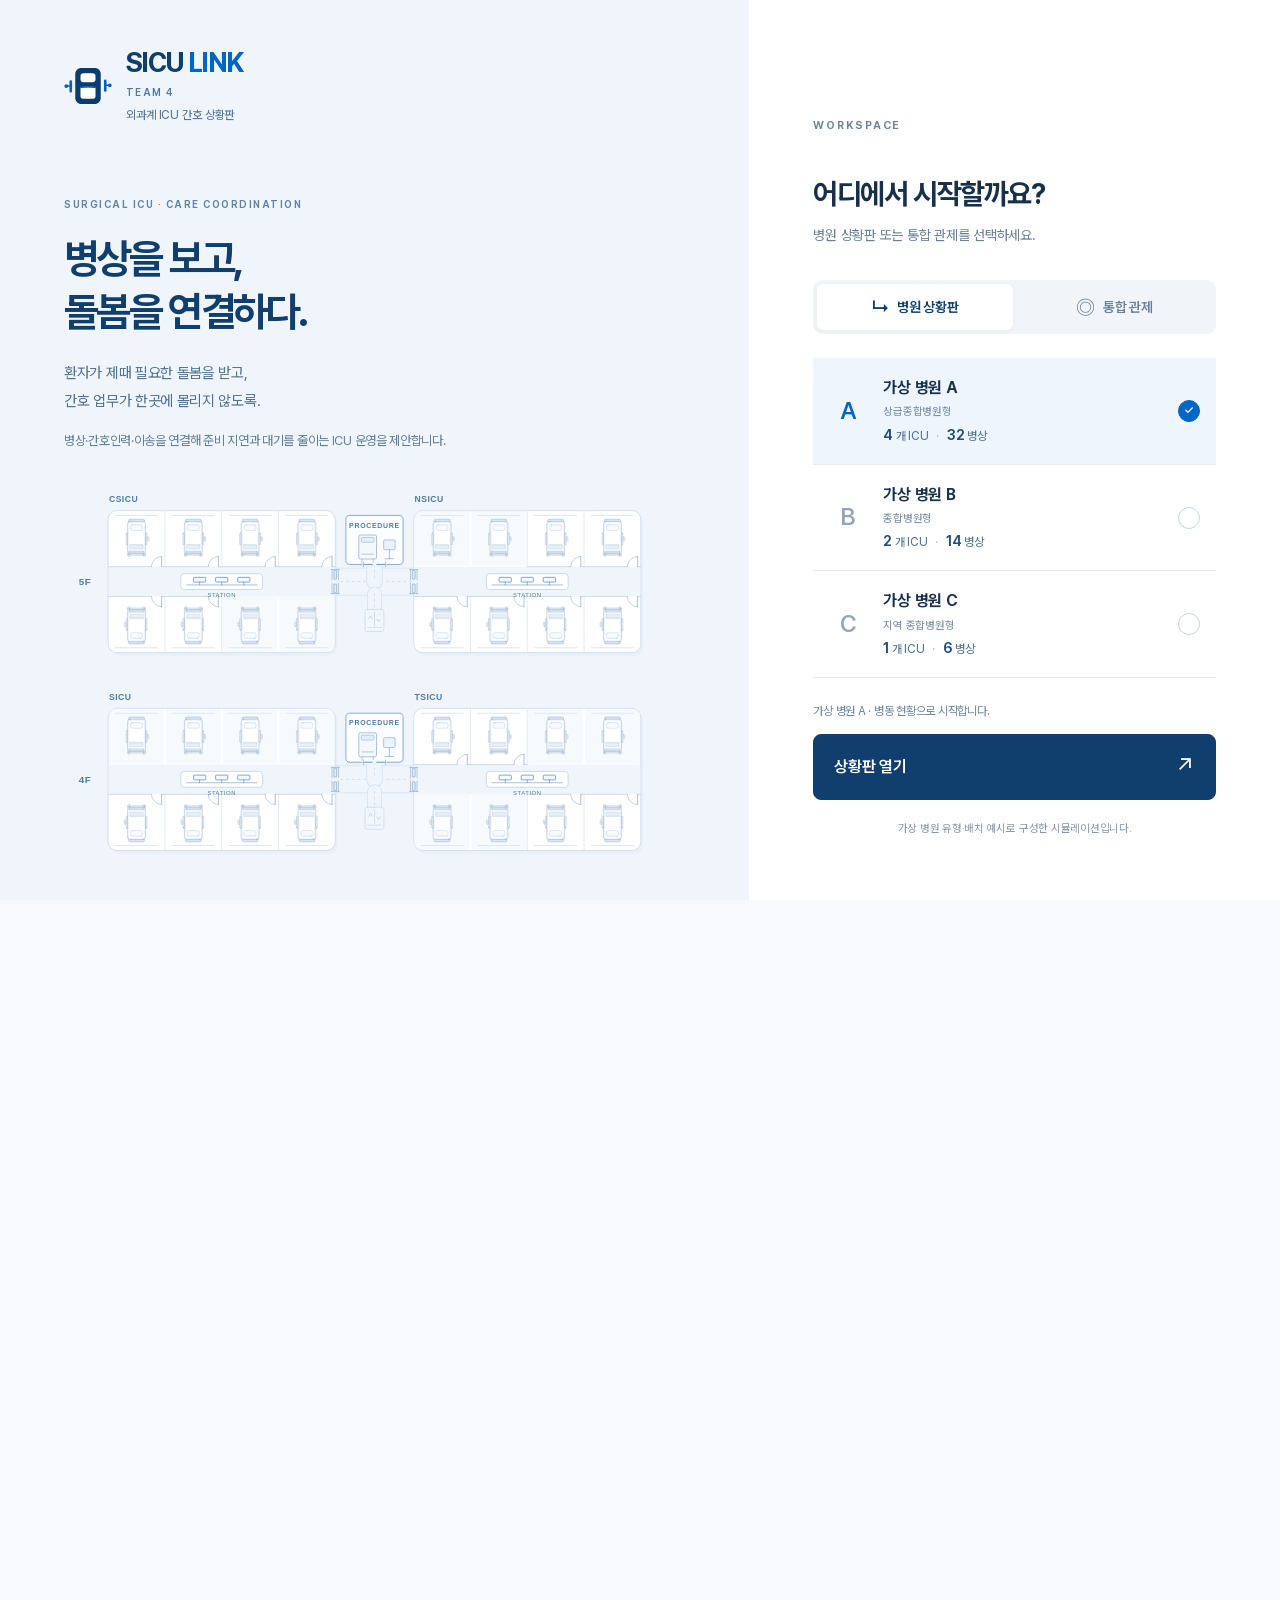
==== index.html @ 43809328 "Publish SICU LINK static demo for GitHub Pages" ====
<!doctype html>
<html lang="en" data-theme="light">
<head><!-- ICU_SHARED_ENTRY_START --><script>/* The KHDP presentation entry uses the canonical published dashboard.
 * Private source-record/LLM tools remain behind KHDP authentication.
 * Only navigation preferences are carried across; never credentials or patient IDs.
 */
(()=>{
 const targetOrigin='https://icu-ward-board-20261016.kanghoun.chatgpt.site';
 const here=new URL(location.href);
 if(here.hostname!=='s4w66hdi1zteriq8oyfb8wzm.khdp.net'||!/^\/proxy\/8006\/(?:index\.html)?$/.test(here.pathname))return;
 if(here.searchParams.get('view')==='private')return;
 const target=new URL('/',targetOrigin);
 const allowed={lang:/^(ko|en)$/,hospital:/^[ABC]$/,ward:/^[ABC]-(?:SICU|CSICU|NSICU|TSICU)$/,nurse:/^[ABC]-(?:SICU|CSICU|NSICU|TSICU)-(?:[1-4]|C)$/};
 for(const [key,pattern] of Object.entries(allowed)){const value=here.searchParams.get(key);if(value&&pattern.test(value))target.searchParams.set(key,value);}
 location.replace(target.href);
})();
</script><!-- ICU_SHARED_ENTRY_END -->
<meta charset="utf-8">
<meta name="viewport" content="width=device-width, initial-scale=1">
<title>Surgical ICU · Team Simulation</title>
<style>
:root{
  --bg:#f6f7f9; --panel:#fff; --ink:#1b1f24; --muted:#6a7380; --line:#d9dde3;
  --unit:#eef1f5; --corr:#e3e7ec; --empty:#cfd5dc;
  --low:#3f9d6b; --mid:#d99a1e; --high:#d1453b;
  --care:#2f6fd6; --move:#e07b12; --inc:#c62f2f; --cover:#7b4fd0; --rest:#8a939f;
}
@media (prefers-color-scheme:dark){:root:not([data-theme="light"]){
  --bg:#12151a; --panel:#1b1f26; --ink:#e7eaee; --muted:#98a1ad; --line:#2d333c;
  --unit:#222832; --corr:#1a1f27; --empty:#3a414c;
  --low:#4fb782; --mid:#e3ac3a; --high:#ef6158;
  --care:#5b93f0; --move:#f29a3c; --inc:#ef5350; --cover:#9a78e8; --rest:#6b7480;
}}
:root[data-theme="dark"]{
  --bg:#12151a; --panel:#1b1f26; --ink:#e7eaee; --muted:#98a1ad; --line:#2d333c;
  --unit:#222832; --corr:#1a1f27; --empty:#3a414c;
  --low:#4fb782; --mid:#e3ac3a; --high:#ef6158;
  --care:#5b93f0; --move:#f29a3c; --inc:#ef5350; --cover:#9a78e8; --rest:#6b7480;
}
*{box-sizing:border-box}
body{margin:0;background:var(--bg);color:var(--ink);font:14px/1.45 -apple-system,BlinkMacSystemFont,"Apple SD Gothic Neo","Malgun Gothic","Noto Sans KR",sans-serif}
header{display:flex;flex-wrap:wrap;gap:10px 16px;align-items:center;padding:12px 16px;border-bottom:1px solid var(--line);background:var(--panel);position:sticky;top:0;z-index:5}
h1{font-size:16px;margin:0}
.clock{font-variant-numeric:tabular-nums;font-size:22px;font-weight:600}
.ctl{display:flex;flex-wrap:wrap;gap:6px;align-items:center}
button,select{font:inherit;padding:5px 10px;border:1px solid var(--line);border-radius:6px;background:var(--bg);color:var(--ink);cursor:pointer}
button.on{background:var(--ink);color:var(--bg)}
.tag{font-size:12px;color:var(--muted)}
main{display:grid;grid-template-columns:minmax(0,1fr) 340px;gap:16px;padding:16px}
@media (max-width:900px){main{grid-template-columns:minmax(0,1fr)}}
.floor{background:var(--panel);border:1px solid var(--line);border-radius:10px;padding:8px 10px 4px;margin-bottom:12px}
.floor h2{font-size:13px;margin:0 0 2px;color:var(--muted);font-weight:600}
svg{width:100%;height:auto;display:block}
.unit-r{fill:var(--unit);stroke:var(--line);stroke-width:.15}
.corr{fill:var(--corr)}
.unit-t{font-size:1.5px;fill:var(--muted)}
.bed{stroke:var(--line);stroke-width:.15;cursor:pointer}
.bed.empty{fill:none;stroke:var(--empty);stroke-dasharray:.5 .4}
.bed.focus{stroke:var(--high);stroke-width:.5}
.bed.alarm{animation:blink 1s infinite}
@keyframes blink{50%{opacity:.35}}
.bed-t{font-size:1.15px;fill:#fff;pointer-events:none;font-weight:600}
.bed-id{font-size:.9px;fill:var(--muted);pointer-events:none}
.nurse{transition:transform .45s linear}
.nurse circle{stroke:var(--panel);stroke-width:.2}
.nurse text{font-size:.95px;fill:#fff;font-weight:700;text-anchor:middle;dominant-baseline:central;pointer-events:none}
.nurse text.staff-tag{font-size:.68px;fill:var(--ink);font-weight:600;paint-order:stroke;stroke:var(--panel);stroke-width:.18}
.nurse.me circle.body{stroke:var(--ink);stroke-width:.45}
.nurse circle.ring{fill:none;stroke-width:.4;transform:rotate(-90deg)}
.doctor rect{fill:var(--ink);stroke:var(--panel);stroke-width:.25}.doctor.moving rect{fill:var(--move)}.doctor.responding rect{fill:var(--inc)}.doctor text{font-size:.85px;fill:var(--panel);font-weight:700;text-anchor:middle;dominant-baseline:central;pointer-events:none}.doctor text.md-label{font-size:.68px;fill:var(--ink);paint-order:stroke;stroke:var(--panel);stroke-width:.15}.doctor{cursor:pointer;transition:transform .45s linear}
.fbar{height:6px;border-radius:3px;background:var(--line);overflow:hidden;margin-top:2px}
.fbar>i{display:block;height:100%}
.frow{display:grid;grid-template-columns:112px 1fr 64px;gap:8px;align-items:center;font-size:12px;padding:2px 0;cursor:pointer}
.side>section{background:var(--panel);border:1px solid var(--line);border-radius:10px;padding:10px 12px;margin-bottom:12px}
.side h3{font-size:13px;margin:0 0 6px}
.inc{border-left:4px solid var(--high);padding:4px 8px;margin:4px 0;background:var(--bg);border-radius:4px}
.inc.focus{border-color:var(--cover)}
.inc.det{border-color:var(--mid)}
.log{font:12px/1.5 ui-monospace,SFMono-Regular,Menlo,monospace;max-height:280px;overflow:auto;white-space:pre-wrap;color:var(--muted)}
table{border-collapse:collapse;width:100%;font-size:13px}
td,th{padding:3px 4px;border-bottom:1px solid var(--line);text-align:right}
td:first-child,th:first-child{text-align:left}
.legend{display:flex;flex-wrap:wrap;gap:4px 12px;font-size:12px;color:var(--muted)}
.dot{display:inline-block;width:10px;height:10px;border-radius:50%;vertical-align:-1px;margin-right:4px}
.sq{display:inline-block;width:12px;height:9px;border-radius:2px;vertical-align:-1px;margin-right:4px}
#detail{font-size:13px}
#detail b{font-variant-numeric:tabular-nums}
.link{stroke:var(--ink);stroke-width:.25;stroke-dasharray:.6 .4;opacity:.8;pointer-events:none}
.link.cover{stroke:var(--cover)}
.mine{display:none}
.pt{display:grid;grid-template-columns:auto 1fr;gap:2px 10px;padding:6px 0;border-bottom:1px solid var(--line);cursor:pointer}
.pt:last-child{border-bottom:0}
.risk{font-weight:700;font-variant-numeric:tabular-nums;font-size:18px;grid-row:span 2;align-self:center;min-width:34px;text-align:center;border-radius:6px;color:#fff;padding:2px 4px}
.cbtn{margin-top:6px}
.modal{display:none;position:fixed;inset:0;background:rgba(0,0,0,.45);z-index:20;padding:24px 16px;overflow:auto}
.modal.open{display:block}
.mbox{max-width:1100px;margin:0 auto;background:var(--panel);border:1px solid var(--line);border-radius:12px;display:grid;grid-template-columns:340px minmax(0,1fr);min-height:70vh}
@media (max-width:820px){.mbox{grid-template-columns:minmax(0,1fr)}}
.mleft{border-right:1px solid var(--line);padding:14px;display:flex;flex-direction:column;gap:8px}
.mleft img{width:100%;border-radius:8px;background:#000}
.mleft pre{font:11px/1.45 ui-monospace,Menlo,monospace;white-space:pre-wrap;color:var(--muted);margin:0;max-height:260px;overflow:auto}
.care-record{padding-top:12px;border-top:1px solid var(--line);margin-top:6px}.care-record h3{font-size:12px;margin:0 0 6px}.care-record textarea{font:inherit;font-size:12px;line-height:1.6;width:100%;min-height:75px;resize:vertical;border:1px solid var(--line);border-radius:7px;padding:8px;background:var(--bg);color:var(--ink);margin-top:8px}.care-controls{display:flex;gap:6px;margin-top:6px;flex-wrap:wrap}.care-controls button{font-size:11px}.care-error{font-size:11px;color:var(--high);white-space:pre-wrap;margin-top:6px}.care-actions{max-height:200px;overflow:auto;margin-top:9px}.care-action{border-top:1px solid var(--line);padding:7px 0;font-size:11px;white-space:pre-wrap;overflow-wrap:anywhere}.care-action small{display:block;font-size:10px;color:var(--muted);margin-bottom:3px}.handover-action{font-size:10px;white-space:pre-wrap;overflow-wrap:anywhere;margin-top:6px;padding:6px;background:var(--bg);border-radius:4px}.handover-action small{color:var(--muted);display:block}.care-status{font-size:10px;color:var(--muted);margin-top:6px}
.simulation-activities{margin-top:13px;padding-top:9px;border-top:1px solid var(--line)}.simulation-activities h3{font-size:12px;margin:0 0 5px}.sim-activity{font-size:11px;white-space:pre-wrap;overflow-wrap:anywhere;line-height:1.7;padding:6px 0;border-top:1px solid var(--line)}.sim-activity small{font-size:10px;color:var(--muted);display:block;margin-bottom:3px}.sim-activity-list{max-height:170px;overflow:auto;margin-top:6px}
.mright{display:flex;flex-direction:column;min-width:0}
.mhead{display:flex;justify-content:space-between;align-items:center;padding:12px 14px;border-bottom:1px solid var(--line);gap:8px;flex-wrap:wrap}
.chat{flex:1;overflow:auto;padding:14px;display:flex;flex-direction:column;gap:10px;max-height:60vh}
.msg{max-width:80%;padding:8px 12px;border-radius:12px;white-space:pre-wrap;line-height:1.5}
.msg .who{display:block;font-size:11px;color:var(--muted);margin-bottom:2px}
.msg.agent{background:var(--bg);border:1px solid var(--line);align-self:flex-start}
.msg.nurse{background:var(--care);color:#fff;align-self:flex-end}
.msg.nurse .who{color:rgba(255,255,255,.8)}
.nurse text.staff-tag,.doctor .md-label{display:none}a{color:var(--care)}.msg.patient{background:#fff1d9;color:#5a3c11;border:1px solid #e1c58d;align-self:flex-start}.bed.empty{stroke-dasharray:none}.bed-t{font-size:.88px}.msg.doctor{background:#e8f0ec;color:#183b2b;border:1px solid #a8c6b4;align-self:flex-start}.scenario-card{margin:12px 16px;padding:14px 18px;border:1px solid var(--high);border-left:5px solid var(--high);border-radius:9px;background:var(--panel);display:flex;gap:16px;justify-content:space-between;align-items:center}.scenario-card strong{display:block;color:var(--high)}.scenario-card small{display:block;color:var(--muted);margin-top:4px}.scenario-context{padding:10px;border:1px solid var(--mid);border-radius:8px;font-size:12px;white-space:pre-line}.mleft img:not([src]){display:none}.msg.wait{opacity:.6;font-style:italic}
.mfoot{display:flex;gap:6px;padding:10px 14px;border-top:1px solid var(--line);flex-wrap:wrap}
.mfoot input{flex:1;min-width:180px;font:inherit;padding:6px 10px;border:1px solid var(--line);border-radius:6px;background:var(--bg);color:var(--ink)}
.banner button{margin-left:10px;background:#fff;color:#000;border:0}
.banner{display:none;background:var(--inc);color:#fff;padding:10px 16px;font-weight:600}
.shiftbar{display:flex;flex-wrap:wrap;align-items:center;gap:10px 20px;padding:13px 16px;background:var(--panel);border-bottom:1px solid var(--line)}
.shift-current{min-width:160px}.shift-current b{font-size:16px}.shift-current small{display:block;color:var(--muted);font-size:11px;margin-bottom:3px}
.shift-timing{font-size:12px;line-height:1.8}.shift-timing b{font-variant-numeric:tabular-nums}.shift-schedule{display:flex;flex-wrap:wrap;gap:6px;flex:1}
.shift-chip{border:1px solid var(--line);border-radius:7px;padding:6px 10px;font-size:11px;color:var(--muted)}.shift-chip strong{display:block;color:var(--ink);font-size:12px}.shift-chip.active{border-color:var(--care);background:var(--bg)}.shift-chip.next{border-style:dashed}
.shift-prep{display:none;background:var(--mid);color:var(--panel);font-size:12px;font-weight:600;padding:8px 16px}.shift-note{font-size:11px;color:var(--muted);padding:8px 16px 0;line-height:1.8}
.roster-head{display:flex;align-items:center;justify-content:space-between;gap:8px;margin-bottom:8px}.roster-head h3{margin:0}.roster-head select{font-size:11px;padding:4px 6px;max-width:190px}.roster-table{font-size:10px;margin-top:8px}.roster-table td,.roster-table th{vertical-align:top;text-align:left;padding:6px 3px}.roster-table small{display:block;color:var(--muted);font-size:9px;margin-top:3px}.roster-staff{background:none;border:0;padding:0;font-size:10px;color:var(--care);text-align:left;word-break:break-word}.roster-slot{font-size:9px;color:var(--muted)}
.handover-list{max-height:310px;overflow:auto;margin-top:8px}.handover-patient{padding:9px 0;border-top:1px solid var(--line);font-size:11px;line-height:1.8}.handover-patient b{font-variant-numeric:tabular-nums}.handover-assignment{color:var(--care);font-size:10px;overflow-wrap:anywhere}.handover-events{color:var(--high);font-size:10px}.handover-history{margin-top:9px;padding-top:7px;border-top:1px solid var(--line);font-size:10px;color:var(--muted)}.handover-bed{font-size:11px;padding:2px 5px;margin-right:5px}.compare-controls{display:flex;flex-wrap:wrap;gap:6px;align-items:center;margin:10px 0}.compare-controls select,.compare-controls button{font-size:11px}.shift-message{font-size:11px;color:var(--muted)}
.demo-badge{display:inline-block;font-size:10px;background:var(--mid);color:var(--panel);border-radius:4px;padding:1px 5px;margin-right:5px}.emergency-demo{margin-top:10px;padding:9px;border:1px solid var(--line);border-radius:7px;background:var(--bg)}.emergency-demo b{font-size:12px}.emergency-buttons{display:flex;gap:5px;flex-wrap:wrap;margin-top:7px}.emergency-buttons button{font-size:11px}.emergency-message{font-size:11px;white-space:pre-wrap;color:var(--high);margin-top:7px}.simulation-note{font-size:11px;color:var(--mid);font-weight:600;margin:5px 0}.md-key{display:inline-block;padding:0 3px;font-size:9px;font-weight:700;border-radius:2px;background:var(--ink);color:var(--panel);margin-right:4px}
.patient-panel{margin-top:12px;border-top:1px solid var(--line);padding-top:10px}.patient-panel h4{font-size:12px;margin:0 0 6px}.trend-grid{display:grid;grid-template-columns:1fr 1fr;gap:7px;margin-top:8px}.trend-card{min-width:0;border:1px solid var(--line);border-radius:7px;padding:7px;background:var(--bg)}.trend-card strong{font-size:17px;font-variant-numeric:tabular-nums}.trend-card small{font-size:10px;color:var(--muted);display:block}.trend-card svg{margin-top:5px}.trend-legend{font-size:10px;color:var(--muted);line-height:1.8}.trend-legend i{display:inline-block;width:12px;height:3px;vertical-align:middle;margin-right:3px}.patient-error{font-size:11px;color:var(--high);white-space:pre-wrap;margin:6px 0}.diagnostics{margin-top:13px;padding-top:10px;border-top:1px solid var(--line)}.diagnostic-controls{display:flex;gap:5px;flex-wrap:wrap;margin:7px 0}.diagnostic-controls button{font-size:11px}.diagnostic-task{margin-top:8px;border:1px solid var(--line);padding:8px;border-radius:7px;background:var(--bg);font-size:11px}.diagnostic-task b{font-size:12px}.diagnostic-task ol{padding-left:17px;margin:6px 0;color:var(--muted);font-size:10px;line-height:1.8}.diagnostic-task img{width:100%;max-height:230px;object-fit:contain;margin-top:8px;background:#000;border-radius:5px}.image-review{white-space:pre-wrap;overflow-wrap:anywhere;font-size:11px;border-top:1px solid var(--line);padding-top:7px;margin-top:7px}.diagnostic-task button{font-size:11px;margin-top:6px}.handover-receipt{margin-top:8px;padding:8px;border:1px solid var(--line);border-radius:6px;background:var(--bg)}.handover-receipt textarea{display:block;width:100%;resize:vertical;min-height:45px;font:inherit;font-size:11px;margin:6px 0;padding:6px;border:1px solid var(--line);border-radius:4px;background:var(--panel);color:var(--ink)}.handover-receipt button{font-size:10px;padding:3px 6px;margin-right:4px}.handover-notice{font-size:10px;white-space:pre-wrap;color:var(--care);margin-top:5px}.handover-question{font-size:10px;white-space:pre-wrap;overflow-wrap:anywhere;margin-top:5px}
.flow-panel{margin:16px;padding:16px;background:var(--panel);border:1px solid var(--line);border-radius:10px}.flow-panel h2{font-size:18px;margin:0 0 8px}.flow-scroll{max-height:500px;overflow:auto}.flow-scroll table{width:100%;border-collapse:separate;border-spacing:3px;min-width:1050px}.flow-scroll th{position:sticky;top:0;background:var(--panel);padding:10px;z-index:1}.flow-scroll td{padding:0;text-align:center}.flow-scroll button{border:0;width:100%;min-height:58px;font-size:11px;color:#fff}.flow-key{padding:5px 9px;border-radius:5px;color:white}.flow-panel .red{background:#af3540}.flow-panel .blue{background:#285d99}.flow-panel .green{background:#246b4b}.flow-panel .yellow{background:#fff1b8}.flow-panel .empty{background:#e7ebf0}.flow-scroll button:focus{outline:3px solid var(--ink);outline-offset:1px}

/* The network, ward and patient are separate visual levels. */
body{font-size:15px;line-height:1.6;background:#f3f6fa;color:#172840}
:root{--panel:#fff;--bg:#f3f6fa;--ink:#172840;--muted:#52647c;--line:#d6e0eb;--unit:#eef3f8;--corr:#e4eaf2;--empty:#cbd5df}
header{position:relative;padding:18px 24px;gap:12px;background:#102943;color:#fff}
header h1{font-size:21px;flex:1;min-width:240px}header .tag{width:100%;color:#bed0e3;font-size:11px}
header button,header select{background:#203d5b;color:#fff;border-color:#42607e}header button.on{background:#eaf3ff;color:#102943}
#languageSwitch{flex-wrap:nowrap}#languageSwitch button{min-width:76px}#simulationControls{width:100%;order:5}summary{cursor:pointer;font-weight:650;padding:8px 0}#simulationControls .ctl{padding:10px 0;gap:9px}
.network-panel{padding:22px 24px;background:#fff;border-bottom:1px solid var(--line)}.section-heading{display:flex;justify-content:space-between;align-items:center;gap:12px}.section-heading h2{font-size:19px;margin:0}.eyebrow{font-size:11px;letter-spacing:.08em;text-transform:uppercase;color:#56738e;font-weight:700}
#networkCards{display:grid;grid-template-columns:repeat(3,minmax(0,1fr));gap:14px;margin-top:14px}.hospital-card{border:1px solid var(--line);border-radius:12px;padding:16px;background:#f9fbfd}.hospital-card.selected{border:2px solid #2c6ab0;padding:15px;background:#f0f6ff}.hospital-card h3{margin:0;font-size:17px}.hospital-numbers{display:flex;gap:24px;margin:12px 0}.hospital-numbers strong{font-size:30px;line-height:1.2;display:block;font-variant-numeric:tabular-nums}.hospital-numbers small{font-size:12px;color:var(--muted)}.hospital-actions{display:flex;gap:8px;flex-wrap:wrap;margin-top:12px}.hospital-actions button{font-size:12px;background:white}.hospital-actions button:first-child{background:#245b94;color:white}.acceptance{color:#926016;font-size:12px;font-weight:650}
.scopebar{padding:16px 24px;display:flex;flex-wrap:wrap;align-items:center;gap:16px;background:white;border-bottom:1px solid var(--line)}.scopebar label{display:flex;align-items:center;gap:8px;font-size:13px;font-weight:650}.scopebar select{padding:8px 12px;max-width:340px}.scopebar strong{margin-left:auto;color:#245b94;font-size:14px}
main{grid-template-columns:minmax(0,1fr) 310px;padding:20px 24px;gap:20px;align-items:start}.patient-board{padding:18px;background:white;border:1px solid var(--line);border-radius:12px}.patient-board>.tag{font-size:11px;max-width:780px}.unit-patients h3{margin:20px 0 10px;font-size:16px}.unit-patients h3 button{font-size:11px;margin-left:8px}.bed-grid{display:grid;grid-template-columns:repeat(2,minmax(0,1fr));gap:12px}.patient-card{position:relative;min-width:0;border:1px solid var(--line);border-top:4px solid var(--bed-color);border-radius:9px;padding:13px;background:white;cursor:pointer;text-align:left}.patient-card:hover{box-shadow:0 3px 12px #16345418}.patient-card:focus-visible{outline:3px solid #246baf;outline-offset:2px}.patient-card .card-top{display:flex;justify-content:space-between;gap:8px;align-items:center}.patient-card .card-top b{font-size:16px}.patient-card .state-pill{background:var(--bed-color);color:#fff;border-radius:5px;padding:2px 7px;font-size:11px;font-weight:700}.patient-card .vitals-line{font-size:12px;margin:10px 0;color:#344b65;word-spacing:4px}.patient-card .patient-id{font-size:11px;color:var(--muted);margin-top:3px}.finding-chips,.device-chips{display:flex;flex-wrap:wrap;gap:5px;margin-top:8px}.finding-chip,.device-chip{font-size:11px;line-height:1.4;padding:4px 6px;border-radius:5px;border:1px solid #d8e1ec;background:#f3f6fa;color:#506277}.finding-chip.active{background:#fff0ee;color:#9c2533;border-color:#efc7cb}.device-chip.active{background:#edf4ff;color:#235a92;border-color:#c7d9ef}.device-chip.unknown{border-style:dashed}.patient-card.vacant{background:#f8fafc;min-height:140px}.patient-card .vacant-note{font-size:13px;margin-top:20px;color:var(--muted)}.floor-plan{background:white;border:1px solid var(--line);border-radius:10px;padding:12px;margin-top:16px}
.side h3{font-size:14px}.side>section{padding:14px}.side .inc{font-size:13px;line-height:1.7}.side .legend{line-height:1.8;font-size:11px}.side .tag{font-size:12px}.scenario-card{margin:12px 24px;padding:12px 16px;font-size:13px}.shift-note{margin:7px 24px;padding:0;font-size:11px;line-height:1.65}.shiftbar{padding:12px 24px}.shift-chip{padding:5px 9px}.flow-panel{margin:16px 24px}.mbox{grid-template-columns:310px minmax(0,1fr);box-shadow:0 12px 48px #001b3c33}.mhead button,.mhead select{font-size:12px}.msg{font-size:15px;max-width:92%;line-height:1.75}.msg .who{font-size:12px;font-weight:650}.chat{max-height:65vh}.mleft{font-size:12px}.clock{font-size:20px}button:focus-visible,select:focus-visible{outline:3px solid #75a9de;outline-offset:2px}
@media(min-width:1500px){.bed-grid{grid-template-columns:repeat(4,minmax(0,1fr))}}
@media(max-width:1050px){main{grid-template-columns:minmax(0,1fr)}.side{display:grid;grid-template-columns:repeat(2,minmax(0,1fr));gap:12px}.side>section{margin:0}.mbox{grid-template-columns:minmax(0,1fr)}}
@media(max-width:650px){#networkCards{grid-template-columns:minmax(0,1fr)}.bed-grid,.side{grid-template-columns:minmax(0,1fr)}header,.network-panel,.scopebar,main{padding:14px}.scopebar strong{margin-left:0}.scopebar select{max-width:240px}.section-heading{align-items:flex-start}.section-heading h2{font-size:16px}.modal{padding:8px}.mhead{align-items:flex-start}}


.icon-rules{font-size:11px;color:var(--muted)}.icon-rules p{max-width:700px}.research-notes{margin:16px 24px;padding:10px 16px;border:1px solid var(--line);border-radius:10px;background:white}.scenario-description summary{font-size:11px;padding:2px 0}.scenario-card{padding:10px 16px;margin:10px 24px}.hospital-card{padding:13px}.hospital-card.selected{padding:12px}.hospital-numbers{margin:9px 0}.hospital-numbers strong{font-size:28px}.network-panel{padding:18px 24px}.finding-chip:not(.active){color:#68788a;background:#f7f9fc}.patient-card{color:#172840}.hospital-actions button:disabled{opacity:.55}.hospital-actions button{color:#203d5b}.device-chips{padding-top:7px;border-top:1px solid #edf1f5}.side .legend{color:#52647c}
</style>
<link rel="stylesheet" href="static/app-shell.css">
<meta name="icu-release-at" content="2026-10-16T14:09:50.435507+00:00"><meta name="sicu-ui-updated-at" content="2026-10-16T20:17:10+00:00">
<link rel="preload" href="assets/PretendardVariable.woff2" as="font" type="font/woff2" crossorigin>
<link rel="icon" href="assets/favicon.svg" type="image/svg+xml">
<link rel="stylesheet" href="ui/hospital-base.css">
<link rel="stylesheet" href="ui/board.css">
<link rel="stylesheet" href="ui/workspace.css">
<link rel="stylesheet" href="ui/staff-map.css">
<link rel="stylesheet" href="ui/facility.css">
<link rel="stylesheet" href="ui/patient-detail.css">
<link rel="stylesheet" href="ui/transport-scenes.css">
<link rel="stylesheet" href="ui/clinical-map.css">
<link rel="stylesheet" href="ui/operations.css">
<link rel="stylesheet" href="ui/network-overview.css">
<link rel="stylesheet" href="ui/observations.css">
<link rel="stylesheet" href="ui/context-details.css">
<link rel="stylesheet" href="ui/planning-replay.css">
<link rel="stylesheet" href="ui/device-layout.css">
<link rel="stylesheet" href="ui/nurse-sheet.css">
<link rel="stylesheet" href="ui/ward-spaces.css">
<link rel="stylesheet" href="ui/unified-replay.css">
<link rel="stylesheet" href="ui/coordination-context.css">
</head>
<body data-hospital-ui="v1" data-board-design="sicu-link" data-startup="loading"><div id="startupScreen" class="startup-screen" data-no-translate role="status" aria-live="polite">
  <div class="startup-brand"><img src="assets/identity/logo-mark.svg" alt="" width="72" height="72"><div class="startup-wordmark">SICU <span>LINK</span><small class="team-signature">TEAM 4</small></div><p data-copy="brandSubtitle">외과계 ICU 간호 상황판</p><div class="startup-track"><i></i></div><small data-copy="preparing">돌봄의 흐름을 준비하고 있습니다</small></div>
</div>
<dialog id="workspaceEntry" class="workspace-entry" data-no-translate aria-labelledby="entryTitle">
  <div class="entry-composition">
    <section class="entry-story">
      <a class="entry-brand" href="#" aria-label="SICU LINK · TEAM 4"><img src="assets/identity/logo-mark.svg" alt="" width="50" height="50"><span>SICU <b>LINK</b><small class="team-signature">TEAM 4</small><small data-copy="brandSubtitle">외과계 ICU 간호 상황판</small></span></a>
      <div class="entry-message"><p class="entry-eyebrow">SURGICAL ICU · CARE COORDINATION</p><h2><span data-copy="headlineOne">병상을 보고,</span><br><span data-copy="headlineTwo">돌봄을 연결하다.</span></h2><p data-copy="entryDescription">환자가 제때 필요한 돌봄을 받고,<br>간호 업무가 한곳에 몰리지 않도록.<br><span class="entry-purpose-detail">병상·간호인력·이송을 연결해 준비 지연과 대기를 줄이는 ICU 운영을 제안합니다.</span></p></div>
      <img class="entry-art" src="assets/identity/entry-illustration.svg" alt="간호 스테이션과 병상, 병원 간 연결을 표현한 배치 일러스트" width="760" height="520">
      <p class="entry-story-footer"><span>01 — 08</span><span data-copy="entryArtCaption">환자 곁의 간호, 이어지는 협력</span></p>
    </section>
    <section class="entry-access">
      <div class="entry-access-top"><span class="entry-system-label">WORKSPACE</span><button id="entryClose" type="button" aria-label="선택창 닫기" hidden>✕</button></div>
      <h2 id="entryTitle" data-copy="entryTitle" tabindex="-1">어디에서 시작할까요?</h2><p class="entry-access-note" data-copy="entryNote">병원 상황판 또는 통합 관제를 선택하세요.</p>
      <div class="entry-modes" role="group" aria-label="작업 공간 유형"><button id="entryModeHospital" type="button" data-entry-mode="hospital" aria-pressed="true"><span class="entry-mode-icon" aria-hidden="true">↳</span><span data-copy="hospitalMode">병원 상황판</span></button><button id="entryModeCenter" type="button" data-entry-mode="center" aria-pressed="false"><span class="entry-mode-icon" aria-hidden="true">◎</span><span data-copy="centerMode">통합 관제</span></button></div>
      <div id="entryHospitalChoices" role="group" aria-label="병원 선택"></div>
      <div id="entryCenterDescription" hidden><div class="entry-center-symbol" aria-hidden="true"><i></i><i></i><i></i><span>LINK</span></div><h3 data-copy="centerTitle">세 병원, 하나의 관제 화면</h3><p data-copy="centerDescription">전체 병원의 병상과 인력 현황을 함께 살펴보고,<br>필요한 병동의 상세 상황으로 이동합니다.</p></div>
      <div id="entrySummary" aria-live="polite"></div><button id="entryStart" type="button" disabled><span data-copy="start">상황판 열기</span><span aria-hidden="true">↗</span></button><p id="entryAvailability" role="status"></p>
      <p class="entry-bottom-note" data-copy="demoScope">가상 데이터로 둘러보는 시뮬레이션 환경입니다.</p>
    </section>
  </div>
</dialog>
<div class="public-notice">공개 샌드박스 · 가상 데이터 / Public sandbox · fictional data<br>아래 샌드박스에서 시나리오를 적용해 보세요. 실제 기록·Qwen 대화는 KHDP 서버에서 제공합니다. / Try the sandbox below. Source records and Qwen chat are available on KHDP.</div>
<header>
  <h1>ICU Nursing Dashboard</h1>
  <div id="languageSwitch" class="ctl" role="group" aria-label="Language / 언어"><button type="button" data-language="ko" lang="ko">한국어</button><button type="button" data-language="en" lang="en">English</button></div>
  <span class="clock" id="clock">--:--</span>
  <details id="simulationControls"><summary>Simulation controls <span id="controlTarget"></span></summary><p class="control-note">The selected hospital receives the scenario. Starting or resetting a scenario resets the shared simulation clock.</p><div class="ctl">
    <button id="play">Pause</button>
    <select id="speed" title="Speed: simulated minutes per second">
      <option value="1">1min/sec</option><option value="2" selected>2min/sec</option>
      <option value="5">5min/sec</option><option value="15">15min/sec</option><option value="30">30min/sec</option></select>
    <button data-policy="fixed">Fixed 2:1 staffing</button>
    <button data-policy="auto">Dynamic staffing (within ICU)</button>
    <select id="profile" aria-label="Shift scenario"><option value="calm">Calm shift</option><option value="bleeding" selected>Suspected bleeding</option><option value="surge">Overloaded shift</option></select><button id="applyProfile">Start selected scenario</button><span id="controlStatus" class="control-status" role="status" aria-live="polite"></span><button id="reset">Reset scenario</button><button id="showFlow">30-day bed flow ↓</button>
    <select id="me" title="My nurse view"><option value="">All-ward view</option></select>
  </div>
<section class="shiftbar" aria-label="Current shift and three-shift schedule">
  <div class="shift-current"><small>Current shift</small><b id="shiftCurrent">Loading shift information</b><div class="tag" id="shiftHours"></div></div>
  <div class="shift-timing" id="shiftTiming"></div>
  <div class="shift-schedule" id="shiftSchedule"></div>
  <div><button id="nextShift">Advance to next shift</button><div class="shift-message" id="shiftMessage" role="status"></div></div>
</section>
<div class="shift-prep" id="shiftPrep" role="status"></div>
<p class="shift-note">Patient timelines and active events continue across shifts. Assignment, coverage and response stay within the same ICU. My view follows the current nurse in the selected slot. One physician per ICU is a simulation assumption.</p>
  </details><span class="tag" id="src"></span><span id="connectionStatus" role="status"></span>
<div class="refresh-stamp" data-no-translate id="refreshStamp"></div>
<script>(()=>{const loaded=new Date();const format=d=>new Intl.DateTimeFormat('sv-SE',{timeZone:'Asia/Seoul',year:'numeric',month:'2-digit',day:'2-digit',hour:'2-digit',minute:'2-digit',second:'2-digit',hour12:false}).format(d)+' KST';function show(){const ko=(new URLSearchParams(location.search).get('lang')||localStorage.getItem('icu.language')||'ko')!=='en';const release=document.querySelector('meta[name="icu-release-at"]')?.content;document.getElementById('refreshStamp').innerHTML='<span>'+(ko?'화면 갱신: ':'Page refreshed: ')+'<time datetime="'+loaded.toISOString()+'">'+format(loaded)+'</time></span>'+(release?'<span>'+(ko?'배포 업데이트: ':'Release updated: ')+'<time datetime="'+release+'">'+format(new Date(release))+'</time></span>':'');}show();document.addEventListener('click',e=>{if(e.target.closest('[data-language]'))setTimeout(show,0)});})();</script>
</header>
<section class="network-panel"><div class="section-heading"><div><span class="eyebrow">Hospital network</span><h2>Shared ICU availability · ambulance planning</h2></div><span id="networkClock" class="tag"></span></div><p class="tag">Fictional hospitals only. Empty beds are not confirmed acceptance. Staff and equipment readiness require hospital confirmation.</p><div id="networkCards"></div><div id="networkRequest" role="status" class="tag"></div></section>
<section class="scopebar"><label>Hospital <select id="hospitalScope" aria-label="Hospital"></select></label><label>Ward <select id="wardScope" aria-label="Ward"></select></label><strong id="scopeSummary"></strong></section>
<div class="banner" id="banner"></div><div class="scenario-card"><div><strong id="profileTitle">Surgical ICU simulation</strong><details class="scenario-description"><summary>Scenario details</summary><span id="profileDescription"></span><small>Fully fictional training cases · 8 beds per ICU · Staff markers are spaced for readability; movement and dispatch are simulated.</small></details><small id="bedCounts"></small></div></div>
<div id="bleedingCase" class="scenario-card" style="display:none"></div>
<main>
  <div><details class="floor-plan" open><summary>Ward map · staff positions</summary><p class="tag">Five care indicators inside each occupied bed. Select a bed for patient details.</p><div id="floors"></div></details><section class="patient-board"><div class="section-heading"><h2>Patients · findings and devices</h2><span class="tag">8 beds per ICU</span></div><p class="tag">Active / not active / unknown. Device states below are fictional fixtures, not verified K-MIMIC patient device records.</p><details class="icon-rules"><summary>Demo icon rules · ● active / ○ inactive / ? unknown</summary><p>Illustrative thresholds only: SBP &lt;90 or MAP &lt;65 mmHg; HR &gt;100 bpm; SpO₂ &lt;92%; RR ≥22/min; GCS &lt;15; pain ≥4/10; temperature ≥38°C. Bleeding requires an explicit simulated finding. These icons are not a validated triage score.</p></details><div id="careIconLegend" aria-label="Five care indicators"></div><p class="care-key-note">Filled color: active · Outline: not active · Dashed ?: unknown. Today uses the simulation calendar day. Icons indicate care needs, not a severity score.</p><div id="patientCards"></div></section></div>
  <div class="side">
    <section class="mine" id="minebox"><h3 id="minetitle">My view</h3><div id="minestat" class="tag"></div><div id="minelist"></div></section>
    <section><details>
      <summary>Legend</summary>
      <div class="legend">
        <span><span class="sq" style="background:#c93b45"></span>RED · transfer on hold</span><span><span class="sq" style="background:#3475c5"></span>BLUE · transfer review</span><span><span class="sq" style="background:#26805c"></span>GREEN · transfer candidate</span><span><span class="sq" style="background:#fff1b8"></span>Reserved · surgery scheduled</span><span><span class="sq" style="background:#e7ebf0"></span>Empty · available</span><span>Transfer-review draft, not a validated severity score.</span>
        <span><span class="dot" style="background:var(--care)"></span>Assigned patient care</span>
        <span><span class="dot" style="background:var(--move)"></span>Moving</span>
        <span><span class="dot" style="background:var(--inc)"></span>Event response</span>
        <span><span class="dot" style="background:var(--cover)"></span>Coverage within the same ICU</span>
        <span><span class="dot" style="background:var(--rest)"></span>Break</span>
        <span><span class="md-key">Dr.</span>Unit/on-call physician (simulation)</span>
        <span>Nurse ring = presence of user-entered care records, not fatigue</span>
      </div></details>
    </section>
    <section><h3>Standby / response availability</h3><div id="standbyRoster" class="tag"></div></section><section><h3>Active alerts · evidence</h3><div id="incs"></div></section>
    <section><h3 id="ftitle">Recorded care this shift</h3><div id="fat"></div></section>
    <section><h3>Patients / nurses</h3><div id="detail" class="tag">Select a bed to view patient details.</div><div id="patientPanel" class="patient-panel" style="display:none"><h4>Current vitals · two-hour replay</h4><div class="tag" id="patientAsOf"></div><div class="trend-legend"><i style="background:var(--care)"></i>Record replay <i style="background:var(--mid);margin-left:7px"></i>Simulated emergency · dots mark replay observations</div><div class="trend-grid" id="patientTrends"></div><div class="tag" id="patientHistorySource" style="font-size:10px;margin-top:6px"></div><div class="patient-error" id="patientHistoryError" role="status"></div><div class="diagnostics"><h4>Diagnostic workflow simulation</h4><div class="tag" style="font-size:10px">Simulated specimen and imaging workflows. These are not actual orders or results.</div><div class="tag" id="diagnosticActor" style="font-size:10px;margin-top:4px"></div><div class="diagnostic-controls"><button id="bloodDraw">Simulate blood draw</button><button id="portableXray">Simulate portable X-ray call</button></div><div class="patient-error" id="diagnosticMessage" role="status"></div><div id="patientDiagnostics"></div></div></div></section>
    <section><div class="roster-head"><h3>Current / next shift</h3><select id="rosterUnit" aria-label="Select ICU for roster and handovers"></select></div><div class="tag" id="rosterSummary"></div><table class="roster-table" id="rosterTable"></table></section>
    <section><h3>Latest shift handover</h3><div class="tag" id="handoverSummary"></div><div class="handover-list" id="handoverPatients"></div><div class="handover-history" id="handoverHistory"></div></section>
    <section>
      <details><summary>Whole-network metrics</summary><h3>Metrics <span class="tag" id="mpol"></span></h3>
      <table id="metrics"></table>
      <div class="compare-controls"><select id="compareMinutes" aria-label="Staffing policy comparison period"><option value="480">8 hours · one shift</option><option value="1440">24 hours · three shifts</option></select><button id="cmp">Compare the same scenario</button></div>
      <table id="cmpt"></table></details>
    </section>
    <section><details><summary>Scoped simulation records</summary><div class="log" id="log"></div></details></section>
  </div>
</main>
<details class="research-notes"><summary>Data sources and language</summary><p class="shift-note" id="languageNote">New AI replies follow the selected language. Existing conversations, saved notes and source records remain in their original language.</p>
<p class="shift-note">Research prototype · <a href="https://s4w66hdi1zteriq8oyfb8wzm.khdp.net/proxy/8005/" target="_blank" rel="noopener">Open actual K-MIMIC replay on KHDP</a> · <a href="https://www.nature.com/articles/s41467-025-64430-x" target="_blank" rel="noopener">AgentMD-inspired calculator workflow</a>. qSOFA is calculated from available observations; it does not establish an ICU emergency. The 0–100 workload index is a simulation heuristic, not a validated clinical score.</p>
</details><section class="flow-panel"><details id="workbookPlan" open data-no-translate></details></section><section class="flow-panel"><details id="flowDetails" open><summary>30-day bed planning sandbox</summary><h2>30-day surgical ICU bed flow · 8 beds</h2><p id="flowNote" class="tag"></p><div class="legend"><span class="flow-key red">RED · Critical</span><span class="flow-key blue">BLUE · ICU monitoring</span><span class="flow-key green">GREEN · Ward transfer day</span><span class="flow-key yellow">YELLOW · Surgery reserved</span><span class="flow-key empty">GRAY · Available</span></div><p id="flowSummary"></p><div class="flow-scroll"><table id="flowTable" aria-label="Thirty-day eight-bed simulation"></table></div><p id="flowSelection" class="tag" role="status">Select a cell to inspect its fictional patient journey.</p></details></section>
<div class="modal" id="modal" role="dialog" aria-modal="true" aria-labelledby="cTitle"><div class="mbox">
  <div class="modal-topbar"><div><span class="eyebrow">Patient conversation</span><h2 id="cTitle">Care team discussion</h2></div><button id="cContextToggle" aria-expanded="false">Patient summary</button><button id="cClose" class="close-button" aria-label="Close conversation"><span aria-hidden="true">✕</span> <span>Close</span><kbd>Esc</kbd></button></div>
  <div class="mleft">
    <div id="patientAnatomy"></div>
    <b>Patient summary</b><div id="cScenario" class="scenario-context" hidden></div>
    <img id="cImg" alt="Public NIH example chest X-ray; not this patient's image">
    <span class="tag" id="cImgCap"></span>
    <details class="source-context"><summary>Patient context · original source and simulation</summary><pre id="cCtx" data-no-translate></pre></details>
    <section class="care-record"><h3>Completed care · user entry</h3><div class="tag" id="cCareActor"></div><textarea id="cCareInput" maxlength="1000" aria-label="Care actually performed by the user" placeholder="Example: 14:40 Rechecked blood pressure and informed the physician"></textarea><div class="care-controls"><button id="cCareSave">Save record</button><button id="cHandover">Shift handover</button></div><div class="care-error" id="cCareError" role="alert"></div><div class="care-status" id="cCareStatus" role="status"></div><p class="tag" style="font-size:10px;margin:7px 0 0">Chat and AI suggestions are not automatically saved as completed care.</p><div class="care-actions" id="cCareActions"></div></section>
    <section class="simulation-activities"><h3>Simulation activity</h3><div class="tag" style="font-size:10px">Simulated dispatch, arrival and response events; not actual patient treatment records.</div><div class="sim-activity-list" id="cActivities"></div></section>
  </div>
  <div class="mright">
    <div class="mhead"><span><b>Live Qwen role-play</b> <span class="tag" id="cModel"></span></span>
      <span><select id="cParticipants" aria-label="Conversation participants"><option value="pair">2 people · Nurse + Patient</option><option value="triad" selected>3 people · Nurse + Patient + Physician</option><option value="team">Nurse + Physician + AI</option></select><button id="cAuto" class="primary-action">Continue team discussion ▶</button><details class="more-actions"><summary>More actions</summary><div class="more-menu"><button id="cRestart">Start new conversation</button><button id="cVision">Chat with this CXR</button><button id="cSbar">Summarize as SBAR</button></div></details></span></div>
    <div class="chat" id="cChat"></div>
    <div class="mfoot"><select id="cRole" aria-label="Your discussion role"><option value="nurse">Nurse</option><option value="patient">Patient (role-play)</option><option value="doctor">Physician</option><option value="agent">AI facilitator</option></select><input id="cIn" placeholder="Ask the team about this patient…"><button id="cSend">Send</button></div>
  </div>
</div></div>
<script src="static/public-view.js"></script><script src="static/i18n.js"></script>
<script src="static/anatomy.js"></script><script src="static/network.js"></script><script src="static/transfers.js"></script><script src="static/readiness.js"></script>
<script src="ui/facility-profiles.js"></script><script src="ui/care-visuals.js"></script><script src="ui/care-presentation.js"></script><script src="ui/board.js"></script><script src="ui/facility-adapter.js"></script>
<script>
const $ = s => document.querySelector(s);
const NS = "http://www.w3.org/2000/svg";
// Keep API and image requests under the authenticated Jupyter proxy path.
const APP_BASE = (location.pathname || "/").replace(/\/[^/]*$/, "");
const appUrl = path => APP_BASE + path;
const qs = new URLSearchParams(location.search);
let me = qs.get("nurse") || "";
let controlBusy=false, stateEpoch=0;
let S = null, picked = null, built = false, rosterUnit = "", staffOptionsSignature = "", emergencyBusy = false, emergencyMessage = "", emergencyMessageBed = "", nextShiftBusy = false;
const floorSvg = {}, linkG = {}, nurseEl = {}, doctorEl = {}, bedEl = {};
const bedPos = {};
const esc = value => String(value ?? "").replace(/[&<>"']/g, c=>({"&":"&amp;","<":"&lt;",">":"&gt;",'"':"&quot;","'":"&#39;"}[c]));
const shiftLabel = (code,label) => ({D:"Day",E:"Evening",N:"Night"}[code] || label || "–");
const staffId = n => n.staff_id || n.id;
const scenarioNames={bleeding:"Suspected bleeding",code_blue:"Code blue",hypoxia:"Hypoxia",hypotension:"Hypotension"};
function simulationName(patient){const flag=patient?.simulation_override;if(!flag)return "";return typeof flag==="object"?(flag.label||scenarioNames[flag.scenario]||flag.scenario||"Emergency"):typeof flag==="string"?(scenarioNames[flag]||flag):"Emergency";}
const staffIdentity = n => `${staffId(n)} · ${n.shift_label || S.shift?.label || "Shift"}`;
const minutesText = value => {const minutes=Math.max(0,Math.round(Number(value)||0));return minutes>=60?`${Math.floor(minutes/60)} h${minutes%60?` ${minutes%60}min`:""}`:`${minutes}min`;};
function simClock(t){if(t==null)return "–";const [hours,minutes]=String(S.clock||"07:00").split(":").map(Number);const clock=((hours*60+minutes-Number(S.t||0)+Number(t))%1440+1440)%1440;return `${String(Math.floor(clock/60)).padStart(2,"0")}:${String(Math.floor(clock%60)).padStart(2,"0")}`;}
function updateNurseOptions(force=false){
  const signature=S.nurses.map(n=>staffIdentity(n)).join("|");if(!force&&signature===staffOptionsSignature)return;staffOptionsSignature=signature;
  $("#me").innerHTML='<option value="">All-ward view</option>'+S.nurses.map(n=>`<option value="${esc(n.id)}">${esc(staffIdentity(n))}${n.role==="charge"?" (Charge)":""}</option>`).join("");$("#me").value=me;
}


function el(tag, attrs, parent){ const e=document.createElementNS(NS,tag); for(const k in attrs) e.setAttribute(k,attrs[k]); if(parent) parent.appendChild(e); return e; }
let staffPositions={};
function layoutStaff(){
  staffPositions={};
  for(const floor of S.floors)for(const unit of floor.units){
    const slots=[5.2,8.3].flatMap(y=>[4,12,20,28].map(x=>({x:unit.x+x,y})));const used=new Set();
    const people=[...S.nurses.filter(n=>n.unit===unit.id).map(n=>({...n,key:n.id})),...(S.doctors||[]).filter(d=>d.unit===unit.id).map(d=>({...d,key:d.id}))];
    for(const person of people){const choices=slots.map((p,i)=>({p,i,d:Math.hypot(p.x-person.x,p.y-person.y)})).filter(x=>!used.has(x.i)).sort((a,b)=>a.d-b.d||a.i-b.i);const next=choices[0];if(next){used.add(next.i);staffPositions[person.key]=next.p;}}
  }
}
function staffPos(person){return staffPositions[person.id]||{x:person.x,y:person.y};}
let flowSignature="";
function renderBedFlow(){
 const flow=S.bed_flow;if(!flow)return;const signature=`${S.seed}:${flow.profile}`;if(flowSignature===signature)return;flowSignature=signature;
 $("#flowNote").textContent=flow.note;const m=flow.summary;$("#flowSummary").textContent=`Planned admissions: ${m.planned} · Admitted: ${m.admitted} · Waiting on day 30: ${m.waiting_day_30} · Cumulative waiting: ${m.waiting_patient_days} patient-days (simulation)`;
 $("#flowTable").innerHTML=`<thead><tr><th>Day / date</th>${Array.from({length:8},(_,i)=>`<th>Bed ${i+1}</th>`).join("")}<th>Waiting</th></tr></thead><tbody>${flow.rows.map(r=>`<tr><td>${r.day}<br>${esc(r.date)}</td>${r.beds.map((b,i)=>`<td><button class="${esc(b.status)}" data-flow-day="${r.day}" data-flow-bed="${i}" aria-label="Day ${r.day}, bed ${i+1}, ${esc(b.patient||b.event)}, ${esc(b.status)}">${esc(b.patient||b.status.toUpperCase())}<br>${esc(b.event)}</button></td>`).join("")}<td>${r.waiting}</td></tr>`).join("")}</tbody>`;
 $("#flowSelection").textContent="Select a cell to inspect its fictional patient journey.";
}
function bedStatus(b){
  if(b.flow)return b.flow.status;
  if(!b.patient)return b.reservation?{key:"reserved",label:"RESERVED",color:"#fff1b8"}:{key:"empty",label:"EMPTY",color:"#e7ebf0"};
  return Readiness.status(b.patient);
}
function nurseY(n){ return n.y < 3.6 ? n.y + 2.7 : n.y > S.floor_h - 3.6 ? n.y - 2.7 : n.y; }
function whereIs(n){
  let best=null, bd=1e9;
  for(const id in bedPos){ const p=bedPos[id]; if(p.floor!==n.floor) continue; const d=Math.hypot(p.x-n.x,p.y-n.y); if(d<bd){bd=d;best=id;} }
  if(n.on_break) return `${n.floor%100}F Break room · on break`;
  const st = n.incident ? (n.status==="moving"?"En route to event":"Responding to event") : n.status==="moving" ? "Moving" : "Providing care";
  const at = Math.abs(n.x-S.elevator_x)<3.2 ? "Elevator/corridor" : bd<3.6 ? `${best} side` : "Station";
  return `${n.floor%100}F ${at} · ${st}`;
}
function careOf(bedId){  // 이 Patient와 Linked nurses들: Assigned, Coverage, 이벤트 Dispatched
  const out=[]; const b=findBed(bedId); if(!b) return out;
  const inc=S.incidents.find(i=>i.bed===bedId);
  for(const n of S.nurses){
    if(n.id===b.nurse) out.push([n, n.on_break ? "Assigned (on break)" : "Assigned"]);
    else if(n.cover.includes(bedId)) out.push([n,"Coverage"]);
    else if(inc && inc.responders.includes(n.id)) out.push([n,"Dispatched"]);
  }
  return out;
}
function findBed(id){ for(const f of S.floors) for(const u of f.units) for(const x of u.beds) if(x.id===id) return x; return null; }
function selectPatient(bed){ if(Transfers.openDetails(bed))return; window.openPublicBed(findBed(bed),I18n.language); return;
  if(Transfers.openDetails(bed))return;
  // Keep the visible selection consistent with an in-flight conversation.
  if(C.busy && C.bed!==bed){openConsult(bed);return;}
  picked=bed;detail();drawLinks();
  const patient=findBed(bed)?.patient;
  if(!patient)return;
  if(C.seed===S.seed && C.scenario===(patient.simulation_override?.incident_id||null) && C.bed===bed && samePatientKey(C.patient_key,{pid:patient.pid,admit_t:patient.admit_t}) && C.history.length){
    $("#modal").classList.add("open");$("#cClose").focus();checkCareIdentity();renderChat();
  }else openConsult(bed);
}
function drawLinks(){
  for(const k in linkG) linkG[k].innerHTML="";
  const pairs=[];
  if(picked && !picked.startsWith("N:")) for(const [n,role] of careOf(picked)) pairs.push([picked,n,role]);
  const mine=S.nurses.find(n=>n.id===me);
  if(mine) for(const b of mine.beds.concat(mine.cover)) pairs.push([b,mine,mine.cover.includes(b)?"Coverage":"Assigned"]);
  for(const [bid,n,role] of pairs){
    const p=bedPos[bid]; if(!p || p.floor!==n.floor) continue;
    el("line",{x1:p.x,y1:p.y,x2:staffPos(n).x,y2:staffPos(n).y,class:"link"+(role==="Coverage"?" cover":"")},linkG[p.floor]);
  }
}
function drawMine(){
  const box=$("#minebox"), mine=S.nurses.find(n=>n.id===me);
  if(!mine){ box.style.display="none"; return; }
  box.style.display="block";
  $("#minetitle").textContent = `My view · ${staffIdentity(mine)}${mine.role==="charge"?" (Charge)":""}`;
  $("#minestat").innerHTML = `Staffing slot ${esc(mine.id)} · Current location: ${whereIs(mine)}<br>Recorded care this shift: ${careCount(mine)}`
    + (mine.role==="charge" ? `<div style="margin-top:6px"><b>Nurses in this ICU</b>${S.nurses.filter(n=>n.unit===mine.unit&&n.role==="bedside").map(fatRow).join("")}</div>` : "");
  const ids = mine.role==="charge" ? findUnitBeds(mine.unit) : mine.beds.concat(mine.cover);
  const g=x=>x==null?"–":x;
  $("#minelist").innerHTML = ids.map(id=>{
    const b=findBed(id), p=b&&b.patient;
    const tag = mine.cover.includes(id) ? " · Coverage" : mine.role==="charge" ? ` · Assigned ${esc(staffId(S.nurses.find(n=>n.id===b.nurse)||{id:b.nurse}))}` : "";
    if(!p) return `<div class="pt" data-bed="${id}"><span class="risk" style="background:var(--empty)">–</span><b>${id}${tag}</b><span class="tag">Empty bed</span></div>`;
    const v=p.vitals;
    return `<div class="pt" data-bed="${id}"><span class="risk" style="background:${riskColor(p.risk)}">${p.risk}</span>
      <b>${id}${tag}${p.focus?" · 1:1":""}</b>
      <span class="tag">${p.dx} · HR ${g(v.hr)} MAP ${g(v.map)} SpO₂ ${g(v.spo2)}${p.abn.length?` <span style="color:var(--high)">(${p.abn.join(", ")})</span>`:""}</span></div>`;
  }).join("") || '<span class="tag">No assigned patients</span>';
  document.querySelectorAll("#minelist .pt").forEach(d=>d.onclick=()=>selectPatient(d.dataset.bed));
}
function findUnitBeds(unit){ for(const f of S.floors) for(const u of f.units) if(u.id===unit) return u.beds.map(b=>b.id); return []; }
function fatColor(f){ return f>=S.fatigue_high?"var(--high)":f>=S.fatigue_warn?"var(--mid)":"var(--low)"; }
function fatLabel(f){ return f>=S.fatigue_high?"High fatigue":f>=S.fatigue_warn?"Break recommended":"Normal"; }
function careCount(n){return (S.care_actions||[]).filter(a=>a.source==='user_entered'&&a.staff_id===staffId(n)&&a.cycle===S.shift?.cycle&&a.t<=S.t).length;}
function fatRow(n){const count=careCount(n);return `<div class="frow" data-n="${n.id}"><span title="${esc(staffIdentity(n))}">${esc(staffId(n))}</span><span>${count} ${I18n.language==='ko'?'건':'records'}</span></div>`; }
function riskColor(r){ return r>=70?"var(--high)":r>=40?"var(--mid)":"var(--low)"; }
const pad = 2;

function staffAvatar(staff,isDoctor){
  const number=staff.id.split('').reduce((n,c)=>n+c.charCodeAt(0),0),female=!isDoctor&&number%2===0;
  const hair=female?'<path d="M-.82-.35Q-1.2-1.8 0-1.8Q1.2-1.8 .82-.35L1 .1H-.95Z" fill="#674839"/>':'<path d="M-.76-1Q-.95-1.85 .1-1.8Q.95-1.7 .75-1Z" fill="#49382f"/>';
  return `<g class="staff-avatar" data-character="${female?'female':'male'}"><title>${female?'Female':'Male'} fictional ${isDoctor?'doctor':'nurse'} character</title><path class="avatar-care" d="M-1.1 .9V.1Q-1.1-.35-.55-.45H.55Q1.1-.35 1.1.1V.9" fill="white" stroke="#bccbdc" stroke-width=".24"/>${hair}<path class="avatar-scrubs" d="M-.9 1V.05Q-.9-.3-.45-.35L0-.12 .45-.35Q.9-.3 .9.05V1Z" fill="${isDoctor?'#f9fbff':'#398c9d'}" stroke="#476377" stroke-width=".07"/><ellipse cx="0" cy="-1.03" rx=".66" ry=".69" fill="#f4c7a2" stroke="#705747" stroke-width=".05"/><path d="M-.66-1.2Q-.56-1.8 .2-1.64L.67-1.18Q.25-1.1-.05-1.52Q-.2-1.2-.66-1.2" fill="${female?'#674839':'#49382f'}"/><circle cx="-.23" cy="-1" r=".065" fill="#283b4b"/><circle cx=".23" cy="-1" r=".065" fill="#283b4b"/><path d="M-.13-.73Q0-.62 .13-.73" fill="none" stroke="#925347" stroke-width=".06" stroke-linecap="round"/>${isDoctor?'<path d="M-.42-.3V.15Q0 .6 .42 .15V-.3M0 .38V.62" fill="none" stroke="#52748b" stroke-width=".08"/>':''}<rect x="-.75" y=".45" width="1.5" height=".65" rx=".2" fill="${isDoctor?'#6b567c':'#216476'}" stroke="white" stroke-width=".07"/><text class="staff-glyph" y=".91" fill="white" text-anchor="middle" font-size=".51">${isDoctor?'Dr.':'N'}</text></g>`;
}
function build(){
  const box = $("#floors"); box.innerHTML = "";
  for(const f of S.floors){
    const d = document.createElement("div"); d.className="floor";
    d.innerHTML = `<h2>${esc(f.units[0].hospital_name)} · ${f.units[0].display_floor}F</h2>`;
    const mapX=f.units.length===1?f.units[0].x:0,mapW=f.units.length===1?f.units[0].w:S.floor_w;
    const svg = el("svg",{viewBox:`${mapX-pad} ${-pad-1.5} ${mapW+2*pad} ${S.floor_h+2*pad+1.5}`});
    el("rect",{x:S.elevator_x-3,y:0,width:6,height:S.floor_h,class:"corr"},svg);
    const et = el("text",{x:S.elevator_x,y:S.floor_h/2,class:"unit-t","text-anchor":"middle"},svg); et.textContent="E/V";
    for(const u of f.units){
      el("rect",{x:u.x,y:0,width:u.w,height:u.h,rx:.6,class:"unit-r"},svg);
      const t = el("text",{x:u.x+.4,y:-.5,class:"unit-t"},svg); t.textContent=u.name;
      for(const b of u.beds){
        const g = el("g",{role:"button",tabindex:0,"aria-label":`Patient / bed ${b.id}`},svg);
        const r = el("rect",{x:b.x-3.2,y:b.y-1.5,width:6.4,height:3,rx:.4,class:"bed"},g);
        const tx = el("text",{x:b.x,y:b.y+1.05,class:"bed-t","text-anchor":"middle"},g);
        const id = el("text",{x:b.x,y:b.y<S.floor_h/2?b.y-1.8:b.y+2.6,class:"bed-id","text-anchor":"middle"},g);
        id.textContent = b.id.split("-").pop();
        g.addEventListener("click",()=>selectPatient(b.id));
        g.addEventListener("keydown",event=>{if(event.key==="Enter"||event.key===" "){event.preventDefault();selectPatient(b.id);}});
        const icons=el("g",{class:"bed-care-icons",transform:`translate(${b.x-2.85} ${b.y-1.18}) scale(1.3)`},g);
        bedEl[b.id] = {r,tx,icons}; bedPos[b.id] = {floor:f.floor, x:b.x, y:b.y};
      }
    }
    linkG[f.floor] = el("g",{},svg);
    floorSvg[f.floor] = el("g",{},svg);
    const viewport=document.createElement("div");viewport.className="ward-map-viewport";svg.style.minWidth=`${f.units.length*760}px`;viewport.appendChild(svg);d.appendChild(viewport);box.appendChild(d);
  }
  updateNurseOptions(true);
  built = true;
}

function draw(){
  if(!built) build();
  layoutStaff();updateNurseOptions(); drawShifts(); drawRoster(); drawHandover();
  $("#clock").textContent = S.clock;
  $("#play").textContent = S.running ? "Pause" : "Play";
  $("#speed").value = String(S.speed);
  document.querySelectorAll("[data-policy]").forEach(b=>b.classList.toggle("on", b.dataset.policy===S.policy));
  $("h1").textContent = S.cohort === "surgical" ? "Surgical ICU Nursing Dashboard" : "ICU Nursing Dashboard";
  const SRC = {"K-MIMIC":"K-MIMIC", "MIMIC-IV":"MIMIC-IV Record replay", "synthetic":"Synthetic"};
  $("#src").textContent = "Public sandbox · fictional simulation";

  renderBedFlow();const profile=S.profiles?.[S.hospital_profiles?.[Network.hospital]||S.demo_profile];$("#profileTitle").textContent=profile?.name||"Surgical ICU simulation";$("#profileDescription").textContent=profile?.description||"";
  const counts={critical:0,watch:0,stable:0,reserved:0,empty:0,transit:0,turnover:0,cancelled:0,deceased:0};for(const f of S.floors)for(const u of f.units)for(const b of u.beds)counts[bedStatus(b).key]++;
  $("#bedCounts").dataset.noTranslate="";$("#bedCounts").textContent=Object.entries(counts).filter(([key,n])=>n>0||["critical","watch","stable","reserved","empty"].includes(key)).map(([key,n])=>`${({critical:"RED",watch:"BLUE",stable:"GREEN",reserved:I18n.language==='ko'?'예약':'Reserved',empty:I18n.language==='ko'?'빈 병상':'Empty',transit:I18n.language==='ko'?'이송·인계':'Transport',turnover:I18n.language==='ko'?'병상 정리':'Turnover',cancelled:I18n.language==='ko'?'입실 취소':'Cancelled',deceased:I18n.language==='ko'?'사망':'Deceased'})[key]}: ${n}`).join(" · ");
  const bleedingBed=S.floors.flatMap(f=>f.units.flatMap(u=>u.beds)).find(b=>b.patient?.simulation_override?.scenario==="bleeding");
  $("#bleedingCase").style.display=bleedingBed?"flex":"none";
  if(bleedingBed){$("#bleedingCase").innerHTML=`<div><strong>SIMULATION · Suspected postoperative bleeding · ${esc(bleedingBed.id)}</strong><span>Fictional bloody drainage + tachycardia + hypotension</span><small>Public preview: select a bed for its fictional patient summary. No live AI calls.</small></div><button id="reviewBleeding">Review patient</button>`;$("#reviewBleeding").onclick=()=>selectPatient(bleedingBed.id);}
  const alarmBeds = new Set(S.incidents.filter(i=>i.type!=="focus").map(i=>i.bed));
  const mine = S.nurses.find(n=>n.id===me);
  for(const f of S.floors) for(const u of f.units) for(const b of u.beds){
    const e = bedEl[b.id]; const p = b.patient;
    e.r.setAttribute("class","bed"+(p?"":" empty")+(p&&p.focus?" focus":"")+(alarmBeds.has(b.id)?" alarm":""));
    e.r.style.fill=bedStatus(b).color;e.r.parentNode.setAttribute("aria-label",`Patient / bed ${b.id} · ${bedStatus(b).label}`);
    const myBed = mine && (mine.beds.includes(b.id) || mine.cover.includes(b.id) || (mine.role==="charge" && u.id===mine.unit));
    e.r.style.opacity = mine && !myBed ? .35 : 1;
    e.tx.textContent = bedStatus(b).label;
    e.tx.style.fill=b.flow?b.flow.ink:p?"#fff":b.reservation?"#67521c":"#475569";
    e.r.style.stroke=p?"":b.reservation?"#d6bd66":"#b8c3cf";
    e.icons.innerHTML=p&&!b.flow?Network.careMapIcons(p):"";
  }
  for(const n of S.nurses){
    let e = nurseEl[n.id];
    if(!e){ e = el("g",{class:"nurse",role:"button",tabindex:0});e.innerHTML=staffAvatar(n,false);el("text",{class:"staff-tag",y:2.25},e);el("title",{},e); const select=()=>{picked="N:"+n.id; detail(); drawLinks();}; e.addEventListener("click",select);e.addEventListener("keydown",event=>{if(event.key==="Enter"||event.key===" "){event.preventDefault();select();}}); nurseEl[n.id]=e; }
    e.querySelector(".staff-glyph").textContent=`N${n.id.split("-").pop()}`;
    e.querySelector(".staff-tag").textContent=staffId(n);
    e.querySelector("title").textContent=`${staffIdentity(n)} · Slot ${n.id} · ${whereIs(n)}`;
    e.setAttribute("aria-label",`Nurse ${staffIdentity(n)} · Slot ${n.id}`);
    if(e.parentNode!==floorSvg[n.floor]){ floorSvg[n.floor].appendChild(e); e.style.transition="none"; }
    e.style.transform = `translate(${staffPos(n).x}px,${staffPos(n).y}px)`;  // Bed 숫자 가리지 않게 침대 side에
    requestAnimationFrame(()=>e.style.transition="");
    const c = n.on_break ? "var(--rest)" : n.incident ? (n.status==="moving"?"var(--move)":"var(--inc)") : n.cover.length ? "var(--cover)" : n.status==="moving"?"var(--move)":"var(--care)";
    e.querySelector(".avatar-scrubs").setAttribute("fill", c);
    const ring = e.querySelector(".avatar-care");
    ring.style.stroke = careCount(n)>0?"var(--care)":"var(--line)";
    ring.style.strokeDasharray = "100 100";
    e.querySelector(".avatar-care").setAttribute("stroke-dasharray", n.role==="charge" ? ".14 .10" : "");
    e.classList.toggle("me", n.id===me);
  }

  for(const doctor of S.doctors||[]){
    let marker=doctorEl[doctor.id];
    if(!marker){marker=el("g",{class:"doctor",role:"button",tabindex:0});marker.innerHTML=staffAvatar(doctor,true);el("text",{class:"md-label",y:2.2},marker);el("title",{},marker);const select=()=>{picked="MD:"+doctor.id;detail();};marker.addEventListener("click",select);marker.addEventListener("keydown",event=>{if(event.key==="Enter"||event.key===" "){event.preventDefault();select();}});doctorEl[doctor.id]=marker;}
    const layer=floorSvg[doctor.floor];if(layer&&marker.parentNode!==layer)layer.appendChild(marker);marker.style.transform=`translate(${staffPos(doctor).x}px,${staffPos(doctor).y}px)`;marker.setAttribute("class",`doctor ${doctor.status}`);marker.querySelector(".md-label").textContent=doctor.id;marker.querySelector("title").textContent=`${doctor.id} · ${doctor.role} · ${doctor.unit}`;marker.setAttribute("aria-label",`${doctor.id} · ${doctor.role} · Simulated physician details`);
  }

  const selectedUnit=(picked&&!picked.startsWith("N:")&&!picked.startsWith("MD:"))?picked.slice(0,picked.lastIndexOf("-")):rosterUnit;
  $("#standbyRoster").innerHTML=`<b>${esc(selectedUnit)}</b> · Within-ICU calls only<br>`+S.nurses.filter(n=>n.unit===selectedUnit).map(n=>{const occupied=n.beds.concat(n.cover).some(bid=>findBed(bid)?.patient);const status=n.incident?(n.status==="moving"?"Called → en route":"At bedside · responding"):n.on_break?"On break":n.diagnostic_id?"Diagnostic task":occupied?"Assigned care · callable":"Standby · available for call";return `${esc(staffId(n))}: ${status}`;}).join("<br>");
  $("#incs").innerHTML = S.incidents.length ? S.incidents.map(i=>{
    const resp = i.responders.map(r=>{const label=esc(staffId(S.nurses.find(n=>n.id===r)||{id:r}));return i.arrived.includes(r)?`<b>${label}</b>`:`${label}→`;}).join(", ") || "<i>Waiting</i>";
    const doctor=i.doctor_id?`${esc(i.doctor_id)} · ${i.doctor_waiting?"Awaiting call":i.doctor_arrived_t!=null?"Arrived / responding":i.doctor_called_t!=null?"Called / en route":"Waiting"}`:"No physician call information";
    const shortage=Number(i.shortage)||0,doctorTiming=i.doctor_id?` · Called ${simClock(i.doctor_called_t)} / Arrived ${simClock(i.doctor_arrived_t)}`:"";
    return `<div class="inc ${i.type}">${i.simulated?'<span class="demo-badge">Simulated</span>':""}${esc(i.label)} · ${esc(i.bed)} · Elapsed ${i.elapsed_min??S.t-i.start}min<br><span class="tag">${resp} (Nurses needed ${i.need} staff · Shortage ${shortage} staff)<br>${doctor}${doctorTiming}</span>${i.evidence?`<div class="tag" style="margin-top:6px">At alert onset · ${esc(i.evidence.source)}<br>${i.evidence.evidence.map(e=>`${esc(e.name)} ${e.value} ${esc(e.unit)} (${esc(e.operator)} ${e.threshold})`).join(" · ")||"Review event record; no threshold evidence available"}</div>`:""}</div>`;
  }).join("") : '<span class="tag">None</span>';

  const top = S.nurses.filter(n=>n.role==="bedside").sort((a,b)=>careCount(b)-careCount(a)).slice(0,6);
  $("#fat").innerHTML = top.map(fatRow).join("")+`<p class="tag">${I18n.language==='ko'?'사용자가 저장한 수행 기록 수입니다. 한 기록에 여러 처치가 포함될 수 있으며, 모의 호출·활력징후·AI 제안은 제외합니다.':'Counts user-entered care entries. One entry may describe several treatments. Simulated calls, vital readings and AI suggestions are excluded.'}</p>`;
  document.querySelectorAll("#fat .frow").forEach(d=>d.onclick=()=>{picked="N:"+d.dataset.n; detail(); drawLinks();});

  const m = S.metrics;
  $("#mpol").textContent = S.policy==="auto" ? "Dynamic staffing (within ICU)" : "Fixed 2:1 (within ICU)";
  $("#metrics").innerHTML = metricRows(m).map(r=>`<tr><td>${r[0]}</td><td>${r[1]}</td></tr>`).join("");
  $("#log").textContent = S.log.slice().reverse().join("\n");

  const ban = $("#banner");
  const call = mine && S.incidents.find(i=>i.responders.includes(me));
  const covering = mine && mine.cover.length;
  if(call){ ban.style.display="block"; ban.style.background = call.type==="focus"?"var(--cover)":"var(--inc)";
    ban.innerHTML = `${esc(staffIdentity(mine))}: ${call.label} ${call.bed} ${call.arrived.includes(me)?"Responding":": proceed to this bed"}<button onclick="openConsult('${call.bed}','${call.label} alert received for ${call.bed}. I am on my way. What should I check first on arrival?')">AI briefing</button>`; }
  else if(covering){ ban.style.display="block"; ban.style.background="var(--cover)";
    ban.textContent = `${staffIdentity(mine)}: Cover your colleague for ${mine.cover.join(", ")} patients`; }
  else ban.style.display="none";
  if(picked) detail();
  drawLinks();
  drawMine();
  Transfers.draw();
  Readiness.intro();Readiness.updateIntro();
  if(C.bed && $("#modal").classList.contains("open")) checkCareIdentity();
}

function drawShifts(){
  const finished=S.t>=1440;$("#nextShift").disabled=controlBusy||nextShiftBusy||finished;if(finished)$("#shiftMessage").textContent="24-hour simulation complete. Start a new scenario to run again.";
  const shift=S.shift;if(!shift){$("#shiftCurrent").textContent="No shift information";return;}
  $("#shiftCurrent").textContent=finished?"24-hour simulation complete":`${shiftLabel(shift.code,shift.label)}`;
  $("#shiftHours").textContent=`${shift.start_clock}–${shift.end_clock}`;
  $("#shiftTiming").innerHTML=finished?`All three shifts are complete.<br>Review handovers and records.`:`Next <b>${esc(shiftLabel(shift.next_code,shift.next_label))}</b><br>until shift change <b>${minutesText(shift.remaining_min)}</b> · On-duty nurses <b>${shift.on_duty}</b> on duty / all three shifts: ${shift.total_staff} staff`;
  $("#shiftSchedule").innerHTML=(S.shift_schedule||[]).map(item=>`<div class="shift-chip ${item.active?"active":item.next?"next":""}"><strong>${esc(shiftLabel(item.code,item.label))} ${item.active?"· Current":item.next?"· Next":""}</strong>${esc(item.start_clock)}–${esc(item.end_clock)} · ${item.staff_count} staff</div>`).join("");
  $("#shiftPrep").style.display=shift.in_handover&&!finished?"block":"none";
  $("#shiftPrep").textContent=`Handover preparation · ${shiftLabel(shift.next_code,shift.next_label)} until handover ${minutesText(shift.remaining_min)}. Review patient status, open events and assignments.`;
}
function drawRoster(){
  const units=S.floors.flatMap(f=>f.units);if(!units.some(unit=>unit.id===rosterUnit))rosterUnit=units[0]?.id||"";
  const options=units.map(unit=>`<option value="${esc(unit.id)}">${esc(unit.id)} · ${esc(unit.name)}</option>`).join("");
  if($("#rosterUnit").innerHTML!==options)$("#rosterUnit").innerHTML=options;$("#rosterUnit").value=rosterUnit;
  const shift=S.shift||{},roster=S.roster||[],current=roster.filter(n=>n.unit===rosterUnit&&n.shift_code===shift.code),next=roster.filter(n=>n.unit===rosterUnit&&n.shift_code===shift.next_code);
  $("#rosterSummary").textContent=`${rosterUnit} · Current ${current.length} staff / Next ${next.length} staff · Total nurses ${shift.total_staff??roster.length} staff`;
  const slots=[...new Set(current.concat(next).map(n=>n.slot_id))];
  const role=staff=>staff?.role==="charge"?"Charge nurse":"Bedside nurse";
  $("#rosterTable").innerHTML=`<tr><th>Staffing slot</th><th>Current ${esc(shift.label||"–")}</th><th>Next ${esc(shift.next_label||"–")}</th></tr>`+slots.map(slot=>{const a=current.find(n=>n.slot_id===slot),b=next.find(n=>n.slot_id===slot);return `<tr><td class="roster-slot">${esc(slot)}</td><td>${a?`<button class="roster-staff" data-slot="${esc(slot)}">${esc(a.staff_id)}</button><small>${esc(a.shift_label)} · ${role(a)}</small>`:"–"}</td><td>${b?`${esc(b.staff_id)}<small>${esc(b.shift_label)} · ${role(b)}</small>`:"–"}</td></tr>`;}).join("");
  document.querySelectorAll("#rosterTable .roster-staff").forEach(button=>button.onclick=()=>{picked="N:"+button.dataset.slot;detail();drawLinks();});
}
function handoverTaskSummary(tasks){
  const rows=(tasks||[]).map(task=>`${esc(diagnosticNames[task.kind]||task.kind)}: ${esc(diagnosticStatus[task.status]||task.status)}${task.paused?` · Paused(${esc(task.pause_reason||"No reason provided")})`:""}`);
  return rows.length?`<div class="tag" style="font-size:10px">Diagnostic workflow simulation · ${rows.join(" / ")}</div>`:"";
}
function handoverReceiptHtml(patient,handover){
  const key=JSON.stringify([S.seed,handover.t,patient.bed,patient.pid,patient.admit_t]),selection=patientSelection(patient.bed),current=findBed(patient.bed)?.patient;
  const eligible=selection&&selection.staff_id===patient.to_staff_id&&samePatientKey(current,patient),receipt=patient.receipt||{status:"pending",questions:[]},busy=H.busy.has(key);
  if(selection)H.rows.set(key,{...selection,patient_key:{pid:patient.pid,admit_t:patient.admit_t},handover_t:handover.t,seed:S.seed,eligible});
  const label={pending:"Awaiting acknowledgement",received:"Handover acknowledged",question_open:"Question saved · awaiting reply"}[receipt.status]||"Awaiting acknowledgement";
  return `<div class="handover-receipt"><b>${esc(label)}</b>${receipt.received_by?`<div class="tag" style="font-size:10px">${esc(receipt.received_clock||simClock(receipt.received_t))} · Acknowledged ${esc(receipt.received_by)}</div>`:""}<div class="tag" style="font-size:10px">Outgoing nurse ${esc(patient.from_staff_id||"–")} → Incoming nurse ${esc(patient.to_staff_id||"–")}</div><div class="tag" style="font-size:10px">${me?`My view: ${esc(selection?.staff_id||"Unassigned")}`:`Receiving nurse role simulation: ${esc(selection?.staff_id||"Unassigned")} · Not actual authentication`}</div><button data-handover-action="ack" data-handover-row="${esc(key)}" ${!eligible||busy?"disabled":""}>Acknowledge handover</button><button data-consult-bed="${esc(patient.bed)}">AI consultation on current records</button><textarea maxlength="1000" data-handover-draft="${esc(key)}" aria-label="${esc(patient.bed)} Question for the handover record" placeholder="Question for the handover record" ${!eligible||busy?"disabled":""}>${esc(H.drafts.get(key)||"")}</textarea><button data-handover-action="question" data-handover-row="${esc(key)}" ${!eligible||busy?"disabled":""}>Save question</button><div class="tag" style="font-size:10px">${eligible?"Questions are saved in the handover record. No message is sent to the previous nurse.":"Only the currently assigned receiving nurse can acknowledge or save questions."}</div>${(receipt.questions||[]).map(question=>`<div class="handover-question"><small>${esc(question.clock||simClock(question.t))} · ${esc(question.staff_id)} · User-entered question</small><div data-no-translate>${esc(question.text)}</div></div>`).join("")}<div class="handover-notice" data-handover-notice="${esc(key)}" role="status">${esc(H.messages.get(key)||"")}</div></div>`;
}
function drawHandover(){
  const handover=S.last_handover,signature=JSON.stringify([S.seed,rosterUnit,handover,me,S.nurses.map(n=>[n.id,staffId(n)]),S.floors.flatMap(f=>f.units.flatMap(u=>u.beds.map(b=>[b.id,b.nurse,b.patient?.pid,b.patient?.admit_t])))]);
  if(signature===H.signature)return;H.signature=signature;H.rows.clear();
  if(!handover){$("#handoverSummary").textContent="No shift handover has been created yet.";$("#handoverPatients").innerHTML='<span class="tag">A patient and assignment snapshot is created at each shift change, awaiting acknowledgement.</span>';$("#handoverHistory").textContent="";return;}
  const unitBeds=new Set(findUnitBeds(rosterUnit)),patients=(handover.patients||[]).filter(patient=>unitBeds.has(patient.bed));
  $("#handoverSummary").textContent=`${handover.clock} · ${handover.from_label} → ${handover.to_label} · ${rosterUnit} Patient ${patients.length} staff · Snapshot at shift change; acknowledgement is separate`;
  const value=x=>x==null?"–":esc(x);
  $("#handoverPatients").innerHTML=patients.map(patient=>{const vitals=patient.vitals||{},events=patient.open_events||[],actions=patient.actions||[],activities=(patient.activities||[]).filter(activity=>activity.source==="simulation_activity");return `<div class="handover-patient"><button class="handover-bed" data-bed="${esc(patient.bed)}">${esc(patient.bed)}</button><b>${esc(patient.pid)}</b> · Risk ${value(patient.risk)}<div>${esc(patient.dx||"")}</div><div>HR ${value(vitals.hr)} · MAP ${value(vitals.map)} · SpO₂ ${value(vitals.spo2)} · RR ${value(vitals.rr)}</div>${patient.abn?.length?`<div class="handover-events">${patient.abn.map(esc).join(", ")}</div>`:""}<div class="handover-assignment">${esc(patient.from_staff_id||"Unassigned")} → ${esc(patient.to_staff_id||"Unassigned")}</div>${simulationName(patient)?`<div class="simulation-note">Simulated emergency · ${esc(simulationName(patient))}</div>`:""}<div class="handover-events">${events.length?`Unresolved ${events.length} events · ${events.map(event=>`${event.simulated?"[Simulation] ":""}${esc(event.label||event.type||event.id)}${event.doctor_id?` / ${esc(event.doctor_id)} ${event.doctor_waiting?"Awaiting call":event.doctor_arrived_t!=null?"Arrived":"Called"}`:""}${event.shortage!=null?` / Nurse shortage ${event.shortage} staff`:""}`).join(", ")}`:"No unresolved events"}</div>${handoverTaskSummary(patient.diagnostics)}${actions.length?`<details><summary>User-entered care records ${actions.length} events</summary>${actions.map(action=>`<div class="handover-action"><small>${esc(action.clock)} · ${esc(action.staff_id)}</small><div data-no-translate>${esc(action.text)}</div></div>`).join("")}</details>`:'<div class="tag" style="font-size:10px">No user-entered care records</div>'}${activities.length?`<details><summary>Simulation activity ${activities.length} events · Not actual treatment records</summary><div class="handover-sim-activities" data-bed="${esc(patient.bed)}"></div></details>`:''}${handoverReceiptHtml(patient,handover)}</div>`;}).join("")||'<span class="tag">No handover patients in this ICU</span>';
  document.querySelectorAll("#handoverPatients .handover-bed").forEach(button=>button.onclick=()=>selectPatient(button.dataset.bed));
  document.querySelectorAll("#handoverPatients .handover-sim-activities").forEach(block=>{const patient=patients.find(item=>item.bed===block.dataset.bed);renderActivitiesInto(block,patient?.activities,12);});
  $("#handoverHistory").textContent=(S.handover_history||[]).slice(-3).reverse().map(item=>`${item.clock} ${item.from_label}→${item.to_label} · Patient ${item.patient_count??0} staff / Unresolved ${item.open_event_count??0} events`).join(" · ");
}
function updateHandoverNotice(key){document.querySelectorAll("#handoverPatients [data-handover-notice]").forEach(node=>{if(node.dataset.handoverNotice===key)node.textContent=H.messages.get(key)||"";});}
async function sendHandoverAction(key,action){
  const row=H.rows.get(key);if(!row?.eligible||H.busy.has(key))return;
  const text=(H.drafts.get(key)||"").trim();if(action==="question"&&!text){H.messages.set(key,"Enter a question.");updateHandoverNotice(key);return;}
  H.busy.add(key);H.messages.set(key,action==="ack"?"Saving acknowledgement…":"Saving question…");H.signature="";drawHandover();
  try{const result=await patientRequest("/api/handover",row,{action,...(action==="question"?{text}:{})});if(S.seed!==row.seed||S.last_handover?.t!==row.handover_t)return;
    if(result.last_handover?.t===row.handover_t)S.last_handover=result.last_handover;
    else{const patient=S.last_handover.patients.find(item=>item.bed===row.bed&&samePatientKey(item,row.patient_key));if(patient&&result.receipt)patient.receipt=result.receipt;}
    if(action==="question")H.drafts.delete(key);H.messages.set(key,action==="ack"?"Handover acknowledged.":"Question saved; awaiting a reply. No message was sent to the previous nurse.");
  }catch(error){H.messages.set(key,error.message);}
  finally{H.busy.delete(key);H.signature="";drawHandover();}
}

function metricRows(m){
  const f = v => v==null ? "–" : v;
  return [["Cardiac arrest events", m.arrest.n],["First arrest response (min)", f(m.arrest.first_resp)],["Arrest team of three (min)", f(m.arrest.full_team)],
          ["Deterioration events", m.det.n],["First deterioration response (min)", f(m.det.first_resp)],["One-to-one care events", m.focus.n],
          ["Unattended time (patient-min)", m.unattended_min],
          ["High-risk unattended time (min)", m.unattended_high_min],["Workload standard deviation by slot (min)", m.workload_sd],
          ["Recorded care this shift", S.nurses.reduce((sum,n)=>sum+careCount(n),0)]];
}

const SRCN = {"MIMIC-IV":"MIMIC-IV record replay", "K-MIMIC":"K-MIMIC record replay", "synthetic":"Synthetic"};
const P={key:"",selection:null,history:null,diagnostics:[],historyLoading:false,historyError:"",lastRequested:0,requestToken:0,workflowBusy:false,reviewBusy:false,message:"",reviewTask:null};
const H={signature:"",rows:new Map(),drafts:new Map(),busy:new Set(),messages:new Map()};
const diagnosticNames={blood_draw:"Blood draw",portable_xray:"Portable X-ray"};
const diagnosticStatus={requested:"Requested",nurse_en_route:"Nurse en route",collecting:"Simulated specimen collection",specimen_sent:"Simulated specimen delivery complete",preparing:"Simulated imaging preparation",called:"Simulate portable X-ray call",acquiring:"Simulated image acquisition",image_available:"Public example image available",cancelled:"Cancelled"};
const vitalSpecs=[{key:"hr",name:"HR",unit:"bpm"},{key:"map",name:"MAP",unit:"mmHg"},{key:"spo2",name:"SpO₂",unit:"%"},{key:"rr",name:"RR",unit:"/min"}];
function vitalNumber(value){return value==null||value===""||!Number.isFinite(Number(value))?null:Number(value);}
function vitalText(value){const number=vitalNumber(value);return number==null?"None":String(Number(number.toPrecision(3)));}
function samePatientKey(a,b){return a&&b&&String(a.pid)===String(b.pid)&&String(a.admit_t)===String(b.admit_t);}
function patientSelection(bedId=picked){
  if(!S||!bedId||bedId.startsWith("N:")||bedId.startsWith("MD:"))return null;
  const bed=findBed(bedId),patient=bed?.patient;if(!patient)return null;
  const nurse=S.nurses.find(item=>item.id===(me||bed.nurse));
  return {bed:bed.id,nurse_id:nurse?.id,staff_id:nurse?staffId(nurse):undefined,patient_key:{pid:patient.pid,admit_t:patient.admit_t}};
}
function selectionKey(selection){return selection?JSON.stringify([S.seed,selection.bed,selection.nurse_id,selection.staff_id,selection.patient_key.pid,selection.patient_key.admit_t]):"";}
function selectionCurrent(selection,key){return P.key===key&&selectionKey(patientSelection())===key&&samePatientKey(findBed(selection.bed)?.patient,selection.patient_key);}
function patientDiagnostics(records,selection){return (records||[]).filter(task=>task.bed===selection?.bed&&samePatientKey(task,selection?.patient_key));}
function mergeDiagnostics(records,selection=P.selection){
  const cached=new Map(patientDiagnostics(P.diagnostics,selection).map(task=>[task.id,task]));
  return patientDiagnostics(records,selection).map(task=>{const old=cached.get(task.id)||{},merged={...old,...task};if(task.status!=="image_available"){delete merged.image_url;delete merged.image_id;}return merged;});
}
function syncPatientPanel(){
  const selection=patientSelection(),key=selectionKey(selection),panel=$("#patientPanel");panel.style.display=selection?"block":"none";
  if(key!==P.key){Object.assign(P,{key,selection,history:null,diagnostics:[],historyLoading:false,historyError:"",lastRequested:0,workflowBusy:false,reviewBusy:false,message:"",reviewTask:null});P.requestToken++;}
  if(!selection)return;
  const patient=findBed(selection.bed).patient;
  if(Array.isArray(patient.diagnostics))P.diagnostics=mergeDiagnostics(patient.diagnostics,selection);
  renderPatientPanel();
  if(!P.historyLoading&&Date.now()-P.lastRequested>=3000)loadPatientHistory();
}
async function patientRequest(path,selection,extra={}){
  const body={language:I18n.language,bed:selection.bed,nurse_id:selection.nurse_id,staff_id:selection.staff_id,patient_key:selection.patient_key,...(selection.handover_t!=null?{handover_t:selection.handover_t}:{}),...extra};
  const response=await fetch(appUrl(path),{method:"POST",headers:{"Content-Type":"application/json"},body:JSON.stringify(body)}),result=await response.json();
  if(!response.ok||result.error)throw new Error(`${result.error||"Request could not be completed."}${response.status===409?" Reselect the current patient and nurse.":""}`);
  return result;
}
async function loadPatientHistory(){
  if(!P.selection||P.historyLoading)return;const selection=P.selection,key=P.key,token=++P.requestToken;P.historyLoading=true;P.lastRequested=Date.now();
  try{const result=await patientRequest("/api/patient",selection);if(!selectionCurrent(selection,key)||token!==P.requestToken)return;
    if(!samePatientKey(result.patient_key||result.history?.patient_key,selection.patient_key))throw new Error("The admission does not match the selected patient.");
    P.history=result.history;P.diagnostics=mergeDiagnostics(result.diagnostics||[],selection);P.historyError="";
  }catch(error){if(selectionCurrent(selection,key)&&token===P.requestToken)P.historyError=error.message;}
  finally{if(selectionCurrent(selection,key)&&token===P.requestToken){P.historyLoading=false;renderPatientPanel();}}
}
function trendPoints(history){
  const end=vitalNumber(history?.t);if(end==null)return [];
  return (history.points||[]).filter(point=>vitalNumber(point.t)!=null&&Number(point.t)>=end-120&&Number(point.t)<=end).slice().sort((a,b)=>Number(a.t)-Number(b.t));
}
function recordedVital(point,key){return point.simulated||Object.prototype.hasOwnProperty.call(point.observed_vitals||{},key)?vitalNumber(point.observed_vitals?.[key]):vitalNumber(point[key]);}
function drawVitalTrend(parent,spec,history){
  const points=trendPoints(history),end=vitalNumber(history?.t),records=points.map(point=>({point,value:recordedVital(point,spec.key)})),overlays=points.map(point=>({point,value:point.simulated?vitalNumber(point[spec.key]):null})),values=records.concat(overlays).map(item=>item.value).filter(value=>value!=null);
  const latest=records.filter(item=>item.value!=null).at(-1),caption=document.createElement("small");caption.textContent=latest?`Last replay observation ${latest.point.clock||simClock(latest.point.t)} · ${vitalText(latest.value)} ${spec.unit}`:"No observations in this period";parent.appendChild(caption);
  if(!values.length){const empty=document.createElement("div");empty.className="tag";empty.style.fontSize="10px";empty.style.padding="15px 0";empty.textContent=P.historyLoading&&!history?"Loading records…":"No observations to display";parent.appendChild(empty);return;}
  let low=Math.min(...values),high=Math.max(...values);if(high===low){const gap=Math.max(1,Math.abs(low)*.05);low-=gap;high+=gap;}const start=end-120,x=t=>8+(Number(t)-start)/120*124,y=value=>42-(value-low)/(high-low)*31;
  const svg=el("svg",{viewBox:"0 0 140 61",role:"img","aria-label":`${spec.name} Two-hour replay trend. Blue: recorded values; orange: simulated emergency.`},parent);
  el("line",{x1:8,y1:44,x2:132,y2:44,stroke:"var(--line)","stroke-width":.6},svg);
  const series=(items,color,simulated)=>{let path="",connected=false;for(const item of items){if(item.value==null){connected=false;continue;}path+=`${connected?"L":"M"}${x(item.point.t).toFixed(2)},${y(item.value).toFixed(2)} `;connected=true;}if(path)el("path",{d:path,fill:"none",stroke:color,"stroke-width":1.5,"stroke-dasharray":simulated?"3 2":""},svg);for(const item of items){if(item.value==null)continue;const dot=el("circle",{cx:x(item.point.t),cy:y(item.value),r:1.8,fill:color},svg);el("title",{},dot).textContent=`${item.point.clock||simClock(item.point.t)} · ${simulated?"Simulated emergency":"Record replay"} · ${spec.name} ${vitalText(item.value)} ${spec.unit}`;}};
  series(records,"var(--care)",false);series(overlays,"var(--mid)",true);
  const left=el("text",{x:8,y:57,fill:"var(--muted)","font-size":6},svg);left.textContent="2 hours ago";const right=el("text",{x:132,y:57,fill:"var(--muted)","font-size":6,"text-anchor":"end"},svg);right.textContent="As of";
}
function renderPatientPanel(){
  if(!P.selection||!selectionCurrent(P.selection,P.key))return;const patient=findBed(P.selection.bed).patient,history=P.history,source=history?.source||patient.source;
  $("#patientAsOf").textContent=`${SRCN[source]||source||"Source unavailable"} · ${history?`As of ${history.as_of||simClock(history.t)}`:"Loading observations"} · No future prediction`;
  $("#patientHistorySource").textContent=history?.source_description||"Replayed values; timestamps may differ from original measurements";
  const grid=$("#patientTrends");grid.innerHTML="";
  for(const spec of vitalSpecs){const card=document.createElement("div");card.className="trend-card";const label=document.createElement("small");label.textContent=`${spec.name} · ${spec.unit}`;const current=document.createElement("strong");current.textContent=vitalText(patient.vitals?.[spec.key]);card.appendChild(label);card.appendChild(current);if(simulationName(patient)){const note=document.createElement("small");note.style.color="var(--mid)";note.textContent="Current value: simulated emergency";card.appendChild(note);}drawVitalTrend(card,spec,history);grid.appendChild(card);}
  $("#patientHistoryError").textContent=P.historyError;
  $("#diagnosticActor").textContent=`${me?"My view author":"Assigned nurse role simulation"}: ${P.selection.staff_id||"Unassigned"}`;
  $("#bloodDraw").disabled=P.workflowBusy;$("#portableXray").disabled=P.workflowBusy;$("#diagnosticMessage").textContent=P.message;
  renderDiagnostics();
}
function renderDiagnostics(){
  const box=$("#patientDiagnostics");box.innerHTML="";const tasks=patientDiagnostics(P.diagnostics,P.selection);
  if(!tasks.length){const empty=document.createElement("div");empty.className="tag";empty.style.fontSize="11px";empty.textContent="No diagnostic simulations for this admission";box.appendChild(empty);return;}
  for(const task of tasks.slice().reverse()){
    const card=document.createElement("div");card.className="diagnostic-task";const title=document.createElement("b");title.textContent=`${diagnosticNames[task.kind]||task.kind} Simulation · ${diagnosticStatus[task.status]||task.status}`;card.appendChild(title);
    const actor=document.createElement("div");actor.className="tag";actor.style.fontSize="10px";actor.textContent=`${task.id} · Received ${task.requested_clock||simClock(task.requested_t)} · Requested ${task.requested_by_staff_id||"–"}`;card.appendChild(actor);
    if(task.paused){const pause=document.createElement("div");pause.className="simulation-note";pause.textContent=`Paused · ${task.pause_reason||"Pause reason unavailable"}`;card.appendChild(pause);}
    const timeline=document.createElement("ol");for(const event of task.events||[]){const item=document.createElement("li");item.textContent=`${event.clock||simClock(event.t)} · ${event.staff_id||"–"} · ${event.text||diagnosticStatus[event.status]||event.status}`;timeline.appendChild(item);}card.appendChild(timeline);
    if(task.kind==="portable_xray"){
      const note=document.createElement("div");note.className="tag";note.style.fontSize="10px";note.textContent="Public NIH example image, unrelated to this patient.";card.appendChild(note);
      if(task.status==="image_available"){
        if(task.image_source==="public_nih_example"&&task.patient_linked===false&&typeof task.image_url==="string"&&task.image_url.startsWith("/static/cxr/")){const image=document.createElement("img");image.src=appUrl(task.image_url);image.alt=`Public NIH example chest X-ray ${task.image_id||""} · Not this patient's image`;card.appendChild(image);}
        const button=document.createElement("button");button.dataset.imageReview=task.id;button.textContent=P.reviewBusy&&P.reviewTask===task.id?"Reviewing example image…":"Review example image with vision model";button.disabled=P.reviewBusy;card.appendChild(button);
      }
      const review=task.review;if(review){const output=document.createElement("div");output.className="image-review";const mode=document.createElement("b");mode.textContent=review.mode==="model"&&review.model?`Example image model output · ${review.model}`:"Vision model review not run";const text=document.createElement("div");text.textContent=review.text||"Image review was not run because the vision model is unavailable.";output.appendChild(mode);output.appendChild(text);card.appendChild(output);}
    }
    box.appendChild(card);
  }
}
async function requestDiagnostic(kind){
  if(P.workflowBusy||!P.selection)return;const selection=P.selection,key=P.key;P.workflowBusy=true;P.message=`${diagnosticNames[kind]} simulation being requested…`;renderPatientPanel();
  try{const result=await patientRequest("/api/diagnostics",selection,{kind});if(!selectionCurrent(selection,key))return;P.diagnostics=mergeDiagnostics(result.diagnostics||P.diagnostics.concat(result.task?[result.task]:[]),selection);P.message=`${diagnosticNames[kind]} simulation requested. Preparation progresses with replay time.`;
  }catch(error){if(selectionCurrent(selection,key))P.message=error.message;}
  finally{if(selectionCurrent(selection,key)){P.workflowBusy=false;renderPatientPanel();}}
}
async function reviewDiagnostic(taskId){
  const task=P.diagnostics.find(item=>item.id===taskId);if(P.reviewBusy||!P.selection||task?.status!=="image_available")return;const selection=P.selection,key=P.key;P.reviewBusy=true;P.reviewTask=taskId;P.message="Example image review requested. Waiting for the model…";renderPatientPanel();
  try{const result=await patientRequest("/api/image-review",selection,{task_id:taskId});if(!selectionCurrent(selection,key))return;if(result.patient_key&&!samePatientKey(result.patient_key,selection.patient_key))throw new Error("The admission changed; the image response was not applied.");P.diagnostics=mergeDiagnostics(result.diagnostics||P.diagnostics,selection);const current=P.diagnostics.find(item=>item.id===taskId);if(current)current.review={text:result.text,mode:result.mode,model:result.model,source:result.source};P.message=result.mode==="model"?"Example image review received. Do not use it as an interpretation of this patient's imaging.":"Image review was not run because the vision model is unavailable.";
  }catch(error){if(selectionCurrent(selection,key))P.message=error.message;}
  finally{if(selectionCurrent(selection,key)){P.reviewBusy=false;P.reviewTask=null;renderPatientPanel();}}
}
function detail(){
  const box = $("#detail");
  syncPatientPanel();if(!picked)return;
  if(picked.startsWith("MD:")){
    const doctor=(S.doctors||[]).find(item=>item.id===picked.slice(3));if(!doctor)return;const incident=S.incidents.find(item=>item.id===doctor.incident);
    const status={available:"Waiting",moving:"En route to simulated emergency",responding:"Responding to simulated emergency"}[doctor.status]||doctor.status;
    box.innerHTML=`<b>${esc(doctor.id)}</b> · ${esc(doctor.role)}<br>${esc(doctor.unit)} · ${doctor.floor}F · ${esc(status)}<br>${incident?`Assigned event: ${esc(incident.label)} · ${esc(incident.bed)}`:"No assigned event"}<div class="tag" style="margin-top:6px">One physician per ICU is a simulation assumption.</div>`;return;
  }
  if(picked.startsWith("N:")){
    const n = S.nurses.find(x=>x.id===picked.slice(2)); if(!n) return;
    box.innerHTML = `<b>Nurse ${esc(staffIdentity(n))}</b>${n.role==="charge"?" (Charge)":""} · ${esc(n.unit)}<br>Staffing slot: ${esc(n.id)}<br>Location: ${whereIs(n)}<br>Assigned: ${n.beds.join(", ")||"–"}<br>Coverage: ${n.cover.join(", ")||"–"}<br>Work this shift: ${n.work}min<br>Recorded care this shift: <b>${careCount(n)}</b>`;
    const activityBlock=document.createElement("section");activityBlock.className="simulation-activities";const heading=document.createElement("h3");heading.textContent="Simulation activity this shift";const note=document.createElement("div");note.className="tag";note.style.fontSize="10px";note.textContent="Simulated dispatch and arrival; not actual treatment records";const list=document.createElement("div");list.className="sim-activity-list";renderActivitiesInto(list,n.activities);activityBlock.appendChild(heading);activityBlock.appendChild(note);activityBlock.appendChild(list);box.appendChild(activityBlock);
    return;
  }
  const b=findBed(picked);
  if(!b) return;
  if(!b.patient){box.innerHTML=b.reservation?`<b>${esc(b.id)} · RESERVED</b><div class="simulation-note">${esc(b.reservation.label)}</div><div>Expected postoperative arrival: ${simClock(b.reservation.expected_t)}</div><div>${esc(b.reservation.note)}</div>`:`<b>${esc(b.id)} · EMPTY</b><div>Available bed · no patient admitted.</div>`;return;}
  const p=b.patient, v=p.vitals, observed=p.observed_vitals||{},g=x=>x==null?"–":x;
  box.innerHTML = `<b>${b.id}</b> · ${p.pid} <span class="tag">(${SRCN[p.source]||p.source})</span><br>${p.dx}${p.age!=null?` · ${p.age} years ${p.sex}`:""}<br>${simulationName(p)?`<div class="simulation-note">Simulated emergency · ${esc(simulationName(p))} · Simulated observations, separate from source patient records</div>`:""}
    Demo workload index <b style="color:${riskColor(p.risk)}">${p.risk}</b> · Simulated care duration ${g(p.risk_hours)} h remaining${p.focus?" · <b>One-to-one care active</b>":""}<br>
    HR <b>${g(v.hr)}</b> · MAP <b>${g(v.map)}</b> · SpO₂ <b>${g(v.spo2)}</b> · RR <b>${g(v.rr)}</b> ${p.abn.length?`<span style="color:var(--high)">(${p.abn.join(", ")})</span>`:""}<br>
    ${simulationName(p)?`<div class="tag" style="font-size:11px">Source replay observations: HR ${esc(g(observed.hr))} · MAP ${esc(g(observed.map))} · SpO₂ ${esc(g(observed.spo2))} · RR ${esc(g(observed.rr))}</div>`:""}
    ${p.vent?"Mechanical ventilation · ":""}${p.pressor?"Vasopressor · ":""}${p.hours} h since admission<br>
    ${clinicalHtml(p)}
    <b>Linked nurses</b><br>${careOf(b.id).map(([n,role])=>`${role} ${esc(staffIdentity(n))} — ${whereIs(n)}`).join("<br>")}
    <br><button class="cbtn" onclick="openConsult('${b.id}')">Open live role-play</button><button class="cbtn" id="callStandby" data-call-bed="${b.id}">Call standby nurse (simulation)</button><div id="standbyStatus" class="tag"></div>
    <div class="emergency-demo"><b>Emergency simulation</b><div class="tag" style="font-size:10px;margin-top:3px">Injects simulated events and observations. Does not alter source patient records.</div><div class="emergency-buttons">${Object.entries(scenarioNames).map(([scenario,label])=>`<button data-emergency="${scenario}" data-bed="${esc(b.id)}" ${emergencyBusy?"disabled":""}>${label} Simulation</button>`).join("")}</div><div class="emergency-message" role="status">${emergencyMessageBed===b.id?esc(emergencyMessage):""}</div></div>`;
}

function clinicalHtml(p){
  const c=p.clinical;if(!c)return "";const q=c.calculator;
  return `<div class="emergency-demo"><b>${esc(c.title)}</b><div class="tag">${esc(c.source)}</div>${c.evidence.map(e=>`<div>${esc(e.name)} <b>${e.value} ${esc(e.unit)}</b> ${esc(e.operator)} ${e.threshold} · replay rule</div>`).join("")}<div class="tag">${esc(c.note)}</div><details open><summary><b>qSOFA reference · ${q.score==null?"Incomplete":q.score+" / 3"}</b></summary><div>${esc(q.formula)}</div>${q.components.map(c=>`<div>${esc(c.rule)}: ${c.value==null?"Missing":c.value+" "+esc(c.unit)} → ${c.points==null?"not scored":c.points+" point(s)"}</div>`).join("")}${q.missing.length?`<div>Missing: ${q.missing.map(esc).join(", ")}. Possible score ${q.range[0]}–${q.range[1]}; no total assigned.</div>`:""}<div>${esc(q.interpretation)}</div><a href="${q.source_url}" target="_blank" rel="noopener">Original qSOFA criteria</a> · <a href="${q.method_url}" target="_blank" rel="noopener">AgentMD method reference</a><div class="tag">${esc(c.method)}</div></details></div>`;
}

async function post(body){const response=await fetch(appUrl("/api/control"),{method:"POST",headers:{"Content-Type":"application/json"},signal:AbortSignal.timeout(body.action==="compare"?180000:body.action==="next_shift"?90000:15000),body:JSON.stringify(body)});const result=await response.json();if(!response.ok||result.error)throw new Error(result.error||"Request could not be completed.");return result;}
function acceptState(s){
  Readiness.observe(s);
  s=Transfers.project(s);
  if(S && s.seed!==S.seed){built=false;staffOptionsSignature="";for(const k in nurseEl)delete nurseEl[k];for(const k in doctorEl)delete doctorEl[k];}
  const first=!S;S=Network.select(s);Network.render();if(me&&!S.nurses.some(n=>n.id===me))me="";draw();
  $("#connectionStatus").textContent="";
  if(first&&qs.get("consult"))openConsult(qs.get("consult"));
}
async function refreshState(){
  const epoch=stateEpoch;
  const response=await fetch(appUrl("/api/state"),{signal:AbortSignal.timeout(15000)});if(!response.ok)throw new Error("Could not refresh the dashboard.");
  const state=await response.json();if(epoch===stateEpoch)acceptState(state);
}
async function poll(){
  try{if(!controlBusy)await refreshState();}catch(error){$("#connectionStatus").textContent="Connection interrupted. Retrying…";}
  setTimeout(poll,700);
}
function controlButtons(){document.querySelectorAll('#play,#speed,#applyProfile,#reset,[data-policy],#nextShift').forEach(b=>b.disabled=controlBusy||(b.id==="nextShift"&&S?.t>=1440));}
async function control(body){
  if(controlBusy)return;
  if(['profile','reset','policy','next_shift'].includes(body.action)){
    closeConsult();
    if(C.busy){$("#controlStatus").textContent="A care record is being saved. Try again when saving finishes.";return;}
  }
  controlBusy=true;stateEpoch++;controlButtons();$("#controlStatus").textContent="Applying settings…";
  try{await post(body);await refreshState();$("#controlStatus").textContent="Settings applied.";}
  catch(error){$("#controlStatus").textContent=error.message||"Settings failed. Please retry.";}
  finally{controlBusy=false;controlButtons();}
}
$("#play").onclick=()=>control({action:S.running?"pause":"play"});
$("#speed").onchange=e=>control({action:"speed",value:+e.target.value});
document.querySelectorAll('[data-policy]').forEach(b=>b.onclick=()=>control({action:"policy",value:b.dataset.policy}));
$("#showFlow").onclick=()=>($("#flowDetails").open=true,$("#flowTable")).scrollIntoView({behavior:"smooth",block:"start"});
$("#flowTable").onclick=event=>{const button=event.target.closest("[data-flow-day]");if(!button)return;const row=S.bed_flow.rows[Number(button.dataset.flowDay)-1],bed=row.beds[Number(button.dataset.flowBed)];$("#flowSelection").textContent=`Fictional planning case · ${row.date} · Bed ${Number(button.dataset.flowBed)+1}: ${bed.patient?`${bed.patient}, admitted day ${bed.admit_day}, planned ward transfer day ${bed.discharge_day}`:bed.event}. State: ${bed.status.toUpperCase()}. This calendar is separate from the minute-by-minute ward simulation.`;};
$("#applyProfile").onclick=()=>control({action:"profile",value:$("#profile").value,hospital_id:Network.hospital});
$("#cRestart").onclick=()=>openConsult(C.bed);
$("#reset").onclick = () => control({action:"reset"});
$("#me").onchange = e => { me=e.target.value; const nurse=S.nurses.find(n=>n.id===me);if(nurse){rosterUnit=nurse.unit;$("#rosterUnit").value=rosterUnit;} if(nurse){Network.navigate(Network.hospital,nurse.unit,true);return;} const u=new URL(location); me?u.searchParams.set("nurse",me):u.searchParams.delete("nurse"); history.replaceState(null,"",u); draw(); };
$("#bloodDraw").onclick=()=>requestDiagnostic("blood_draw");
$("#portableXray").onclick=()=>requestDiagnostic("portable_xray");
$("#patientDiagnostics").addEventListener("click",event=>{const button=event.target.closest("[data-image-review]");if(button)reviewDiagnostic(button.dataset.imageReview);});
$("#handoverPatients").addEventListener("input",event=>{const input=event.target.closest("[data-handover-draft]");if(input)H.drafts.set(input.dataset.handoverDraft,input.value.slice(0,1000));});
$("#handoverPatients").addEventListener("click",event=>{const button=event.target.closest("[data-handover-action]");if(button)sendHandoverAction(button.dataset.handoverRow,button.dataset.handoverAction);const consult=event.target.closest("[data-consult-bed]");if(consult)openConsult(consult.dataset.consultBed);});
$("#detail").addEventListener("click",async event=>{
  const callButton=event.target.closest("[data-call-bed]");
  if(callButton){const b=findBed(callButton.dataset.callBed);callButton.disabled=true;try{const response=await fetch(appUrl("/api/call-standby"),{method:"POST",headers:{"Content-Type":"application/json"},body:JSON.stringify({bed:b.id,patient_key:{pid:b.patient.pid,admit_t:b.patient.admit_t}})});const result=await response.json();emergencyMessageBed=b.id;emergencyMessage=result.error||result.message;}catch(error){emergencyMessage=error.message;emergencyMessageBed=b.id;}finally{detail();}return;}

  const button=event.target.closest("[data-emergency]");if(!button||emergencyBusy)return;const bed=findBed(button.dataset.bed),patient=bed?.patient;if(!patient)return;
  emergencyBusy=true;emergencyMessageBed=bed.id;emergencyMessage="Injecting simulated emergency…";detail();
  try{const response=await fetch(appUrl("/api/emergency"),{method:"POST",headers:{"Content-Type":"application/json"},body:JSON.stringify({bed:bed.id,scenario:button.dataset.emergency,patient_key:{pid:patient.pid,admit_t:patient.admit_t}})}),result=await response.json();if(!response.ok||result.error)throw new Error(result.error||"Could not start the simulation.");emergencyMessage=`${scenarioNames[button.dataset.emergency]} simulation injected. Check active events and physician calls.`;}catch(error){emergencyMessage=error.message;}finally{emergencyBusy=false;if(picked===bed.id)detail();}
});
$("#rosterUnit").onchange=e=>{rosterUnit=e.target.value;drawRoster();drawHandover();};
$("#nextShift").onclick=()=>control({action:"next_shift"});
$("#cmp").onclick = async () => {
  const button=$("#cmp"),minutes=Number($("#compareMinutes").value);button.disabled=true;$("#compareMinutes").disabled=true;
  $("#cmpt").innerHTML = `<tr><td>${minutes===1440?"24 hours / three shifts":"8 hours / one shift"} Calculating…</td></tr>`;
  try{const result=await post({action:"compare",minutes});const a=metricRows(result.fixed),b=metricRows(result.auto);
    $("#cmpt").innerHTML = "<tr><th></th><th>Fixed 2:1</th><th>Dynamic</th></tr>" + a.map((item,i)=>`<tr><td>${esc(item[0])}</td><td>${esc(item[1])}</td><td>${esc(b[i][1])}</td></tr>`).join("");
  }catch(error){$("#cmpt").innerHTML=`<tr><td>${esc(error.message)}</td></tr>`;}finally{button.disabled=false;$("#compareMinutes").disabled=false;}
};
// ---------- Nurse ↔ AI consultation ----------
const C = {bed:null, history:[], busy:false, human:false, stop:false, nurse_id:null, staff_id:null, shift_label:null, patient_key:null, actions:[], activities:[], stale:""};
function bubble(m){
  const d=document.createElement("div"); d.className="msg "+m.role+(m.wait?" wait":"");
  const who = ({nurse:"Nurse",doctor:"Physician",agent:"AI assistant",patient:"Patient"}[m.role]||"Participant")+(m.human?" · Your message":" · Simulated role");
  d.innerHTML = `<span class="who">${who}</span>`; const message=document.createElement("span");message.dataset.noTranslate="";message.textContent=m.wait?I18n.t(m.text):m.text;message.lang=m.language||"";d.appendChild(message);
  return d;
}
function renderChat(wait){
  const box=$("#cChat"); box.innerHTML="";
  C.history.forEach(m=>box.appendChild(bubble(m)));
  if(wait) box.appendChild(bubble({role:wait, text:"Thinking…", wait:true}));
  box.scrollTop = box.scrollHeight;
}
const activityNames={dispatch:"Dispatched",arrival:"Arrived",response_end:"Response ended",cover_start:"Coverage started"};
function renderActivitiesInto(parent,activities,limit=6){
  parent.innerHTML="";const records=(activities||[]).filter(activity=>activity.source==="simulation_activity").slice(-limit).reverse();
  if(!records.length){const empty=document.createElement("div");empty.className="tag";empty.style.fontSize="10px";empty.textContent="No simulation activity";parent.appendChild(empty);return;}
  for(const activity of records){const row=document.createElement("div");row.className="sim-activity";const caption=document.createElement("small");caption.textContent=`${activity.clock} · ${activity.staff_id} · ${activityNames[activity.type]||activity.type}`;const text=document.createElement("div");text.textContent=activity.text;row.appendChild(caption);row.appendChild(text);parent.appendChild(row);}
}
function filterPatientActivities(activities){return (activities||[]).filter(activity=>activity.source==="simulation_activity"&&activity.bed===C.bed&&String(activity.pid)===String(C.patient_key?.pid)&&String(activity.admit_t)===String(C.patient_key?.admit_t));}
function renderPatientActivities(activities){C.activities=filterPatientActivities(activities);renderActivitiesInto($("#cActivities"),C.activities,12);}
function filterCareActions(actions){return (actions||[]).filter(action=>action.source==="user_entered"&&action.bed===C.bed&&String(action.pid)===String(C.patient_key?.pid)&&String(action.admit_t)===String(C.patient_key?.admit_t));}
function renderCareActions(actions){
  C.actions=filterCareActions(actions);const box=$("#cCareActions");box.innerHTML="";
  if(!C.actions.length){const note=document.createElement("div");note.className="tag";note.style.fontSize="10px";note.textContent="No user-entered care records saved for this patient.";box.appendChild(note);return;}
  for(const action of C.actions.slice().reverse()){
    const row=document.createElement("div");row.className="care-action";const caption=document.createElement("small");caption.textContent=`${action.clock} · ${action.staff_id} · User entry`;
    const text=document.createElement("div");text.dataset.noTranslate="";text.textContent=action.text;row.appendChild(caption);row.appendChild(text);box.appendChild(row);
  }
}
function checkCareIdentity(){
  const patient=findBed(C.bed)?.patient,nurse=S.nurses.find(n=>n.id===C.nurse_id);
  C.stale=C.seed!==S.seed?"The shift scenario changed. Start a new conversation.":C.scenario!==(patient?.simulation_override?.incident_id||null)?"The clinical scenario changed. Start a new conversation.":!patient||String(patient.pid)!==String(C.patient_key?.pid)||String(patient.admit_t)!==String(C.patient_key?.admit_t)?"The patient in this bed changed. Close and reopen the consultation.":!nurse||staffId(nurse)!==C.staff_id?"The shift and author changed. Reopen the consultation as the current nurse.":"";
  $("#cCareActor").textContent=`Author ${C.staff_id||"Unassigned"} · ${C.shift_label||"–"} · Staffing slot ${C.nurse_id||"–"}`;
  if(C.stale)$("#cCareError").textContent=C.stale;
  const actions=filterCareActions(S.care_actions);if(actions.length>=C.actions.length)renderCareActions(actions);const activities=filterPatientActivities(S.activities);if(activities.length>=C.activities.length)renderPatientActivities(activities);setBtns();
}
function careFailure(response,result){return `${result.error||"Request could not be completed."}${response.status===409?" Reopen the consultation for the current patient and nurse.":""}`;}
async function turn(who, task){
  const responseLanguage=C.responseLanguage||I18n.language,runId=C.runId;
  const controller=new AbortController();C.requestController=controller;
  if(!task)task=C.vision?"cxr_chat":"team";
  renderChat(who);
  const response=await fetch(appUrl("/api/consult"),{signal:controller.signal,method:"POST",headers:{"Content-Type":"application/json"},
    body:JSON.stringify({bed:C.bed, who, task,language:responseLanguage,nurse_id:C.nurse_id,staff_id:C.staff_id,patient_key:C.patient_key,history:C.history.map(m=>({role:m.role,text:m.text,human:Boolean(m.human)}))})});
  const r=await response.json();
  if(runId!==C.runId||controller.signal.aborted)throw new DOMException("Cancelled","AbortError");
  if(!response.ok||r.error){const message=careFailure(response,r);$("#cCareError").textContent=message;renderChat();throw new Error(message);}
  if(r.cxr && task==="cxr_chat"){$("#cImg").src = appUrl(r.cxr.url);$("#cImgCap").textContent = `Example image finding: ${r.cxr.finding} · Example image NIH ChestX-ray14 ${r.cxr.image_id}, Not this patient's image`;}
  $("#cCtx").textContent = r.context||"";
  $("#cModel").textContent = `${task==="cxr_chat"?"CXR vision · ":task==="handover"?"Shift handover · ":""}${r.mode==="model"&&r.model?`Model output: ${r.model}`:r.mode==="unavailable"?"Model unavailable":r.mode==="scripted"?"Scripted simulation · no live model":"Rule-based output"}`;
  if(Array.isArray(r.actions))renderCareActions(r.actions);if(Array.isArray(r.activities))renderPatientActivities(r.activities);
  C.history.push({role: who, text: r.text,language:responseLanguage});renderChat();
}
async function run(fn){
  if(C.busy||C.stale)return;
  const runId=(C.runId||0)+1;C.runId=runId;C.requestController=null;C.busy=true;C.responseLanguage=I18n.language;setBtns();
  try{await fn();}catch(error){if(runId===C.runId&&error.name!=="AbortError"){$("#cCareError").textContent=error.message||"Request could not be completed.";renderChat();}}
  finally{if(runId===C.runId){C.busy=false;C.requestController=null;setBtns();}}
}
function closeConsult(){
  C.stop=true;
  if(C.requestController){C.requestController.abort();C.runId=(C.runId||0)+1;C.requestController=null;C.busy=false;renderChat();setBtns();}
  $("#modal").classList.remove("open");
  const trigger=document.querySelector(`[data-patient="${CSS.escape(C.bed||'')}"]`);trigger?.focus({preventScroll:true});
}
function conversationRoles(){return {pair:["nurse","patient"],triad:["nurse","patient","doctor"],team:["nurse","doctor","agent"]}[$("#cParticipants").value];}
function setBtns(){ document.querySelectorAll("[data-language]").forEach(b=>b.disabled=C.busy); $("#hospitalScope").disabled=C.busy;$("#wardScope").disabled=C.busy;$("#cRestart").disabled=C.busy;$("#cParticipants").disabled=C.busy;$("#applyProfile").disabled=controlBusy;["#cVision","#cAuto","#cSbar","#cSend","#cCareSave","#cHandover","#cRole"].forEach(selector=>$(selector).disabled=C.busy||Boolean(C.stale)||Boolean(C.vision&&["#cAuto","#cSbar"].includes(selector))); }
function openConsult(bed, opener){
  if(C.busy){$("#cCareError").textContent="Wait for the current consultation or save to finish before opening another.";$("#modal").classList.add("open");return;}
  const current=findBed(bed),patient=current?.patient,nurse_id=(me&&S.nurses.find(n=>n.id===me)?.unit===bed.slice(0,bed.lastIndexOf("-"))?me:current?.nurse),nurse=S.nurses.find(item=>item.id===nurse_id);
  Object.assign(C,{bed,history:[],human:false,stop:false,nurse_id,staff_id:nurse?staffId(nurse):null,shift_label:nurse?.shift_label||S.shift?.label,patient_key:patient?{pid:patient.pid,admit_t:patient.admit_t}:null,actions:[],activities:[],stale:""});
  C.stop=false;C.seed=S.seed;C.scenario=patient?.simulation_override?.incident_id||null;C.vision=false;
  $("#cTitle").textContent = `Care team discussion · ${bed}`; $("#cImg").removeAttribute("src"); $("#cCtx").textContent=""; $("#cImgCap").textContent="";$("#cModel").textContent="";$("#cCareInput").value="";$("#cCareError").textContent="";$("#cCareStatus").textContent="";
  $("#patientAnatomy").innerHTML=Anatomy.render(patient||{},I18n.language)+(patient?Readiness.render(patient):'');
  const scenario=patient?.simulation_override;
  $("#cScenario").hidden=!scenario;
  $("#cScenario").textContent=scenario?`SIMULATION · ${scenario.label}
${(scenario.findings||[]).join("\n")}
Injected vitals: HR ${patient.vitals.hr} bpm · SBP ${patient.vitals.sbp??"unknown"} mmHg · MAP ${patient.vitals.map} mmHg · RR ${patient.vitals.rr}/min`:"";
  $("#cRole").value="nurse";$("#cIn").value="";
  $("#modal").classList.add("open");$("#cClose").focus();renderCareActions(S.care_actions);renderPatientActivities(S.activities);checkCareIdentity();renderChat();
  if(C.stale)return;
  run(async()=>{
    for(const role of conversationRoles()){if(C.stop)break;if(opener&&role==="nurse")C.history.push({role:"nurse",text:opener});else await turn(role);}
  });
}
$("#cCareSave").onclick=()=>run(async()=>{
  const text=$("#cCareInput").value.trim();if(!text){$("#cCareError").textContent="Enter the care you performed.";return;}$("#cCareError").textContent="";$("#cCareStatus").textContent="Saving record…";
  const response=await fetch(appUrl("/api/care-log"),{method:"POST",headers:{"Content-Type":"application/json"},body:JSON.stringify({bed:C.bed,nurse_id:C.nurse_id,staff_id:C.staff_id,text,patient_key:C.patient_key})}),result=await response.json();
  if(!response.ok||result.error){$("#cCareError").textContent=careFailure(response,result);$("#cCareStatus").textContent="Not saved. Your input has been retained.";return;}
  renderCareActions(result.actions||C.actions.concat(result.action?[result.action]:[]));$("#cCareInput").value="";$("#cCareStatus").textContent="User-entered care record saved.";
});
$("#cHandover").onclick=()=>run(async()=>{$("#cCareError").textContent="";C.history.push({role:"nurse",human:true,text:(I18n.language==="ko"?"저장된 간호 기록, 현재 상태, 미해결 이벤트를 바탕으로 다음 근무 간호사를 위한 인계 내용을 작성해 주세요.":"Prepare a handover for the incoming nurse using saved care records, current status and unresolved events.")});await turn("agent","handover");});
$("#cContextToggle").onclick=()=>{const open=$(".mbox").classList.toggle("show-context");$("#cContextToggle").setAttribute("aria-expanded",String(open));$("#cContextToggle").textContent=open?"Back to conversation":"Patient summary";};
$("#cClose").onclick=closeConsult;
document.addEventListener("keydown",event=>{if(event.key==="Tab"&&$("#modal").classList.contains("open")){const items=[...$("#modal").querySelectorAll('button:not([disabled]),select:not([disabled]),input:not([disabled]),textarea:not([disabled]),summary,a[href]')].filter(el=>el.getClientRects().length);const first=items[0],last=items.at(-1);if(event.shiftKey&&document.activeElement===first){event.preventDefault();last?.focus();}else if(!event.shiftKey&&document.activeElement===last){event.preventDefault();first?.focus();}}if(event.key==="Escape"&&$("#modal").classList.contains("open")){event.preventDefault();closeConsult();}});
$("#modal").addEventListener("click",event=>{if(event.target===$("#modal"))closeConsult();});
$("#cVision").onclick=()=>run(async()=>{C.vision=true;C.human=true;C.history=[{role:"nurse",human:true,text:(I18n.language==="ko"?"첨부한 공개 흉부 X선 예시의 보이는 소견, 영상의 한계, 영상의학과 검토가 필요한 부분을 설명해 주세요. 선택한 환자의 영상은 아닙니다.":"Look at the attached public chest X-ray. Describe what is visible, the image limitations, and what needs radiologist review. This is not the selected patient's image.")}];await turn("agent","cxr_chat");});
$("#cAuto").onclick = ()=>run(async()=>{
  C.stop=false;
  for(const role of conversationRoles()){if(C.stop)break;await turn(role);}
});
$("#cSbar").onclick = ()=>run(async()=>{ C.history.push({role:"nurse",text:(I18n.language==="ko"?"이 대화를 의사에게 전달할 SBAR 형식으로 요약해 주세요.":"Summarize this conversation in SBAR format for the physician."),human:C.human}); await turn("agent","sbar"); });
async function sendHuman(){
  if(C.busy||C.stale)return;const t=$("#cIn").value.trim(); if(!t) return; $("#cIn").value=""; C.human=true;
  await run(async()=>{const role=$("#cRole").value;C.history.push({role,text:t,human:true});if(C.vision)await turn("agent");else for(const responder of conversationRoles().filter(r=>r!==role))await turn(responder);});
}
$("#cSend").onclick = sendHuman;
$("#cIn").addEventListener("keydown", e=>{ if(e.key==="Enter" && !e.isComposing) sendHuman(); });
Network.init();
document.addEventListener("icu-language",()=>{if(S){Network.render();draw();}});
I18n.init();
poll();
</script>
<script>/* User-supplied fictional plan. Blanks interpreted by user confirmation. */
(()=>{const rows=[{"day": 1, "sourceRow": 2, "beds": [{"status": "red", "event": "ER"}, {"status": "red", "event": "OP"}, {"status": "red", "event": "OP"}, {"status": "red", "event": "CPR"}, {"status": "red", "event": "OP"}, {"status": "red", "event": "AE"}, {"status": "yellow", "event": ""}, {"status": "empty", "event": ""}]}, {"day": 2, "sourceRow": 3, "beds": [{"status": "red", "event": ""}, {"status": "red", "event": ""}, {"status": "blue", "event": ""}, {"status": "red", "event": "Death"}, {"status": "blue", "event": ""}, {"status": "red", "event": ""}, {"status": "red", "event": "OP"}, {"status": "red", "event": "OP"}]}, {"day": 3, "sourceRow": 4, "beds": [{"status": "red", "event": ""}, {"status": "blue", "event": ""}, {"status": "green", "event": "GW"}, {"status": "empty", "event": ""}, {"status": "blue", "event": ""}, {"status": "red", "event": ""}, {"status": "red", "event": ""}, {"status": "blue", "event": ""}]}, {"day": 4, "sourceRow": 5, "beds": [{"status": "blue", "event": ""}, {"status": "blue", "event": ""}, {"status": "empty", "event": ""}, {"status": "red", "event": "CPR"}, {"status": "blue", "event": ""}, {"status": "red", "event": ""}, {"status": "blue", "event": ""}, {"status": "blue", "event": ""}]}, {"day": 5, "sourceRow": 6, "beds": [{"status": "blue", "event": ""}, {"status": "green", "event": "GW"}, {"status": "empty", "event": ""}, {"status": "red", "event": "Death"}, {"status": "green", "event": "GW"}, {"status": "red", "event": "Death"}, {"status": "green", "event": "GW"}, {"status": "green", "event": ""}]}, {"day": 6, "sourceRow": 7, "beds": [{"status": "blue", "event": ""}, {"status": "yellow", "event": ""}, {"status": "empty", "event": ""}, {"status": "empty", "event": ""}, {"status": "empty", "event": ""}, {"status": "red", "event": "OP"}, {"status": "empty", "event": ""}, {"status": "green", "event": "GW"}]}, {"day": 7, "sourceRow": 8, "beds": [{"status": "green", "event": "GW"}, {"status": "red", "event": "CPR"}, {"status": "red", "event": "OP"}, {"status": "yellow", "event": ""}, {"status": "empty", "event": ""}, {"status": "blue", "event": ""}, {"status": "empty", "event": ""}, {"status": "empty", "event": ""}]}, {"day": 8, "sourceRow": 9, "beds": [{"status": "empty", "event": ""}, {"status": "red", "event": "Death"}, {"status": "blue", "event": ""}, {"status": "red", "event": "OP"}, {"status": "empty", "event": ""}, {"status": "blue", "event": ""}, {"status": "yellow", "event": ""}, {"status": "empty", "event": ""}]}, {"day": 9, "sourceRow": 10, "beds": [{"status": "red", "event": "OP"}, {"status": "empty", "event": ""}, {"status": "green", "event": "GW"}, {"status": "blue", "event": ""}, {"status": "red", "event": "OP"}, {"status": "blue", "event": ""}, {"status": "red", "event": "OP"}, {"status": "empty", "event": ""}]}, {"day": 10, "sourceRow": 11, "beds": [{"status": "blue", "event": ""}, {"status": "red", "event": "OP"}, {"status": "empty", "event": ""}, {"status": "green", "event": "GW"}, {"status": "blue", "event": ""}, {"status": "green", "event": "GW"}, {"status": "blue", "event": ""}, {"status": "red", "event": "OR"}]}, {"day": 11, "sourceRow": 12, "beds": [{"status": "blue", "event": ""}, {"status": "blue", "event": ""}, {"status": "red", "event": "OP"}, {"status": "red", "event": "OP"}, {"status": "green", "event": "GW"}, {"status": "empty", "event": ""}, {"status": "green", "event": "GW"}, {"status": "red", "event": ""}]}, {"day": 12, "sourceRow": 13, "beds": [{"status": "blue", "event": ""}, {"status": "green", "event": "GW"}, {"status": "blue", "event": ""}, {"status": "blue", "event": ""}, {"status": "empty", "event": ""}, {"status": "red", "event": "OP"}, {"status": "red", "event": "OP"}, {"status": "red", "event": ""}]}, {"day": 13, "sourceRow": 14, "beds": [{"status": "green", "event": "GW"}, {"status": "empty", "event": ""}, {"status": "blue", "event": ""}, {"status": "blue", "event": ""}, {"status": "red", "event": "CPR"}, {"status": "blue", "event": ""}, {"status": "blue", "event": ""}, {"status": "blue", "event": ""}]}, {"day": 14, "sourceRow": 15, "beds": [{"status": "empty", "event": ""}, {"status": "red", "event": "OP"}, {"status": "blue", "event": ""}, {"status": "green", "event": ""}, {"status": "red", "event": ""}, {"status": "blue", "event": ""}, {"status": "blue", "event": ""}, {"status": "blue", "event": ""}]}, {"day": 15, "sourceRow": 16, "beds": [{"status": "red", "event": "OP"}, {"status": "blue", "event": ""}, {"status": "green", "event": "GW"}, {"status": "green", "event": "GW"}, {"status": "red", "event": "Death"}, {"status": "blue", "event": ""}, {"status": "green", "event": ""}, {"status": "blue", "event": ""}]}, {"day": 16, "sourceRow": 17, "beds": [{"status": "blue", "event": ""}, {"status": "blue", "event": ""}, {"status": "yellow", "event": ""}, {"status": "empty", "event": ""}, {"status": "yellow", "event": ""}, {"status": "green", "event": "GW"}, {"status": "green", "event": "GW"}, {"status": "green", "event": "GW"}]}, {"day": 17, "sourceRow": 18, "beds": [{"status": "green", "event": "GW"}, {"status": "green", "event": ""}, {"status": "red", "event": "OP"}, {"status": "empty", "event": ""}, {"status": "red", "event": "OP"}, {"status": "empty", "event": ""}, {"status": "empty", "event": ""}, {"status": "empty", "event": ""}]}, {"day": 18, "sourceRow": 19, "beds": [{"status": "empty", "event": ""}, {"status": "green", "event": "GW"}, {"status": "blue", "event": ""}, {"status": "red", "event": "OR"}, {"status": "blue", "event": ""}, {"status": "yellow", "event": ""}, {"status": "red", "event": "OP"}, {"status": "red", "event": "CPR"}]}, {"day": 19, "sourceRow": 20, "beds": [{"status": "empty", "event": ""}, {"status": "empty", "event": ""}, {"status": "blue", "event": ""}, {"status": "red", "event": ""}, {"status": "green", "event": "GW"}, {"status": "red", "event": "OP"}, {"status": "blue", "event": ""}, {"status": "red", "event": ""}]}, {"day": 20, "sourceRow": 21, "beds": [{"status": "red", "event": "OR"}, {"status": "red", "event": "OP"}, {"status": "green", "event": ""}, {"status": "red", "event": ""}, {"status": "red", "event": "OP"}, {"status": "blue", "event": ""}, {"status": "blue", "event": ""}, {"status": "red", "event": "Death"}]}, {"day": 21, "sourceRow": 22, "beds": [{"status": "red", "event": ""}, {"status": "blue", "event": ""}, {"status": "green", "event": "GW"}, {"status": "blue", "event": ""}, {"status": "blue", "event": ""}, {"status": "green", "event": "GW"}, {"status": "blue", "event": ""}, {"status": "empty", "event": ""}]}, {"day": 22, "sourceRow": 23, "beds": [{"status": "red", "event": ""}, {"status": "green", "event": "GW"}, {"status": "empty", "event": ""}, {"status": "blue", "event": ""}, {"status": "blue", "event": ""}, {"status": "empty", "event": ""}, {"status": "green", "event": "GW"}, {"status": "red", "event": "OP"}]}, {"day": 23, "sourceRow": 24, "beds": [{"status": "blue", "event": ""}, {"status": "empty", "event": ""}, {"status": "red", "event": "OP"}, {"status": "blue", "event": ""}, {"status": "blue", "event": ""}, {"status": "red", "event": "OP"}, {"status": "empty", "event": ""}, {"status": "blue", "event": ""}]}, {"day": 24, "sourceRow": 25, "beds": [{"status": "blue", "event": ""}, {"status": "empty", "event": ""}, {"status": "blue", "event": ""}, {"status": "green", "event": "GW"}, {"status": "green", "event": "GW"}, {"status": "blue", "event": ""}, {"status": "red", "event": "OP"}, {"status": "green", "event": "GW"}]}, {"day": 25, "sourceRow": 26, "beds": [{"status": "blue", "event": ""}, {"status": "empty", "event": ""}, {"status": "green", "event": "GW"}, {"status": "empty", "event": ""}, {"status": "empty", "event": ""}, {"status": "green", "event": "GW"}, {"status": "blue", "event": ""}, {"status": "empty", "event": ""}]}, {"day": 26, "sourceRow": 27, "beds": [{"status": "green", "event": "GW"}, {"status": "red", "event": "OP"}, {"status": "empty", "event": ""}, {"status": "empty", "event": ""}, {"status": "empty", "event": ""}, {"status": "red", "event": "CPR"}, {"status": "blue", "event": ""}, {"status": "empty", "event": ""}]}, {"day": 27, "sourceRow": 28, "beds": [{"status": "red", "event": "CPR"}, {"status": "blue", "event": ""}, {"status": "red", "event": "OP"}, {"status": "red", "event": "OP"}, {"status": "red", "event": "OP"}, {"status": "red", "event": "Death"}, {"status": "green", "event": ""}, {"status": "red", "event": "OP"}]}, {"day": 28, "sourceRow": 29, "beds": [{"status": "red", "event": "Death"}, {"status": "blue", "event": ""}, {"status": "blue", "event": ""}, {"status": "blue", "event": ""}, {"status": "blue", "event": ""}, {"status": "empty", "event": ""}, {"status": "green", "event": "GW"}, {"status": "blue", "event": ""}]}, {"day": 29, "sourceRow": 30, "beds": [{"status": "empty", "event": ""}, {"status": "green", "event": ""}, {"status": "blue", "event": ""}, {"status": "blue", "event": ""}, {"status": "green", "event": "GW"}, {"status": "red", "event": "OP"}, {"status": "empty", "event": ""}, {"status": "green", "event": "GW"}]}, {"day": 30, "sourceRow": 31, "beds": [{"status": "red", "event": "OP"}, {"status": "green", "event": "GW"}, {"status": "blue", "event": ""}, {"status": "green", "event": ""}, {"status": "empty", "event": ""}, {"status": "blue", "event": ""}, {"status": "empty", "event": ""}, {"status": "empty", "event": ""}]}, {"day": 31, "sourceRow": 32, "beds": [{"status": "blue", "event": ""}, {"status": "empty", "event": ""}, {"status": "green", "event": "GW"}, {"status": "green", "event": "GW"}, {"status": "empty", "event": ""}, {"status": "blue", "event": ""}, {"status": "red", "event": "OP"}, {"status": "empty", "event": ""}]}, {"day": null, "sourceRow": 33, "beds": [{"status": "blue", "event": ""}, {"status": "empty", "event": ""}, {"status": "empty", "event": ""}, {"status": "empty", "event": ""}, {"status": "empty", "event": ""}, {"status": "green", "event": ""}, {"status": "blue", "event": ""}, {"status": "empty", "event": ""}]}, {"day": null, "sourceRow": 34, "beds": [{"status": "green", "event": ""}, {"status": "empty", "event": ""}, {"status": "empty", "event": ""}, {"status": "empty", "event": ""}, {"status": "empty", "event": ""}, {"status": "green", "event": "GW"}, {"status": "blue", "event": ""}, {"status": "empty", "event": ""}]}, {"day": null, "sourceRow": 35, "beds": [{"status": "green", "event": "GW"}, {"status": "empty", "event": ""}, {"status": "empty", "event": ""}, {"status": "empty", "event": ""}, {"status": "empty", "event": ""}, {"status": "empty", "event": ""}, {"status": "green", "event": ""}, {"status": "empty", "event": ""}]}, {"day": null, "sourceRow": 36, "beds": [{"status": "empty", "event": ""}, {"status": "empty", "event": ""}, {"status": "empty", "event": ""}, {"status": "empty", "event": ""}, {"status": "empty", "event": ""}, {"status": "empty", "event": ""}, {"status": "green", "event": "GW"}, {"status": "empty", "event": ""}]}];
function render(){const ko=document.documentElement.lang!=='en',e=document.getElementById('workbookPlan');if(!e)return;const empty=ko?'빈 병상':'Empty bed',occupied=ko?'계속 입실 중':'Still admitted',reserved=ko?'입실 예약':'Reserved';
e.innerHTML='<summary>'+(ko?'ICU.xlsx · 제공한 8병상 시나리오':'ICU.xlsx · supplied eight-bed plan')+'</summary><h2>'+(ko?'31일 병상 시나리오':'31-day bed scenario')+'</h2><p class="tag">'+(ko?'색칠된 빈칸은 계속 입실 중, 색 없는 칸은 빈 병상입니다. 노란색은 입실 예약입니다. 원본 마지막 4행은 날짜 미기재로 유지했습니다. AE·OR은 원문 약어이며 의미 미확인입니다. 실제 K-MIMIC 환자 경과가 아닌 제공된 계획표입니다.':'Colored blanks mean still admitted; unfilled cells mean empty beds; yellow means reserved. The final four source rows have no day assigned. AE and OR are undefined source labels. This is a supplied fictional plan, not actual K-MIMIC patient history.')+'</p><div class="flow-scroll"><table class="workbook-table"><thead><tr><th>'+(ko?'일차':'Day')+'</th>'+Array.from({length:8},(_,i)=>'<th>'+(ko?'병상 ':'Bed ')+(i+1)+'</th>').join('')+'</tr></thead><tbody>'+rows.map(r=>'<tr><th scope="row">'+(r.day??(ko?'미기재':'Unspecified'))+'<small>'+(r.day?'':(ko?'원본 행 ':'Row ')+r.sourceRow)+'</small></th>'+r.beds.map(c=>'<td class="'+c.status+'"><b>'+(c.event||(c.status==='empty'?empty:c.status==='yellow'?reserved:occupied))+'</b><small>'+c.status.toUpperCase()+'</small></td>').join('')+'</tr>').join('')+'</tbody></table></div>';
}document.addEventListener('icu-language',render);document.addEventListener('DOMContentLoaded',render);})();
</script><dialog id="publicPatient"><button id="publicClose">✕ 닫기 / Close</button><div id="publicPatientBody"></div></dialog><script src="ui/spatial-symbols.js"></script>
<script src="ui/spatial-map.js"></script>
<script src="ui/facility-geometry.js"></script>
<script src="ui/staff-visuals.js"></script>
<script src="ui/staff-map.js"></script>
<script src="ui/workspace.js"></script>
<script src="ui/clinical-demo-records.js"></script>
<script src="ui/clinical-details-model.js"></script>
<script src="ui/patient-detail.js"></script>
<script src="ui/transport-model.js"></script>
<script src="ui/transport-visuals.js"></script>
<script src="ui/clinical-map.js"></script>
<script src="ui/transport-native.js"></script>
<script src="ui/transport-scenes.js"></script>
<script src="ui/operations-model.js"></script>
<script src="ui/operations.js"></script>
<script src="ui/network-model.js"></script>
<script src="ui/network-visuals.js"></script>
<script src="ui/coordination-model.js"></script>
<script src="ui/network-overview.js"></script>
<script src="ui/observation-model.js"></script>
<script src="ui/observation-visuals.js"></script>
<script src="ui/device-layout-model.js"></script>
<script src="ui/device-visuals.js"></script>
<script src="ui/observations.js"></script>
<script src="ui/context-details.js"></script>
<script src="ui/planning-replay.js"></script>
<script src="ui/nurse-profile-model.js"></script>
<script src="ui/nurse-sheet.js"></script>
<script src="ui/ward-spaces.js"></script>
<script src="ui/unified-replay.js"></script>
<script src="ui/coordination-context.js"></script>
</body>
</html>
---- static/app-shell.css ----
/* Interaction hierarchy: network → ward → patient; persistent modal exit. */
header{padding:14px 24px;gap:8px 14px;align-items:center}header h1{font-size:20px}header #src{width:auto;order:2;flex:1}header #simulationControls{order:3;width:auto}header #simulationControls>summary{font-size:13px;border:1px solid #496078;border-radius:7px;padding:7px 11px}header #simulationControls[open]{width:100%;padding-top:10px}header #simulationControls[open]>summary{display:inline-block}.control-note{font-size:12px;color:#c4d6eb;margin:8px 0}.control-status{font-size:13px;color:#bcdcff;flex-basis:100%}#connectionStatus{font-size:12px;color:#ffdc9a}#simulationControls .shiftbar{color:#172840;border-radius:8px;margin:8px 0}#simulationControls .shiftbar button{background:#edf3fa;color:#172840}.network-panel{padding:16px 24px}.network-panel>.tag{margin:6px 0}.section-heading h2{font-size:18px}#networkCards{margin-top:10px;gap:12px}.hospital-card,.hospital-card.selected{padding:12px 14px}.hospital-card.selected{padding:11px 13px}.hospital-card h3{font-size:15px}.hospital-numbers{gap:22px;margin:8px 0}.hospital-numbers strong{font-size:27px}.hospital-numbers small{font-size:11px}.hospital-actions{margin-top:8px}.hospital-actions button{padding:5px 9px}.scopebar{padding:12px 24px}.scenario-card{margin:8px 24px;border-color:#d3dfea;border-left-color:#6b8aac}.scenario-card strong{color:#345a7f}.scenario-card .scenario-description{display:inline-block;margin-left:14px}.scenario-card>div>strong{display:inline}.scenario-card small{margin-top:4px}.patient-board{padding:16px}.unit-patients h3{font-size:14px;margin:14px 0 8px}.bed-grid{grid-template-columns:repeat(4,minmax(0,1fr));gap:10px}.patient-card{padding:11px;line-height:1.45;border-radius:9px}.patient-card .card-top{align-items:flex-start}.patient-card .card-top b{font-size:14px}.patient-card .patient-id{font-size:10px}.patient-card .state-pill{font-size:10px;padding:3px 6px;white-space:nowrap}.patient-card .vitals-line{font-size:11px;word-spacing:0;margin:9px 0}.finding-summary{min-height:32px;font-size:11px;line-height:1.4;color:#64768a}.finding-summary.has-findings{color:#a12c39;font-weight:650}.finding-chips{gap:4px;margin-top:5px}.finding-chip{font-size:12px;padding:3px 4px;min-width:24px;text-align:center}.finding-name{display:none}.device-chips{gap:4px}.device-chip{font-size:10px;padding:3px 5px}.patient-card.vacant{min-height:180px}.side>section{padding:12px}.side summary{font-size:13px}.side #incs{max-height:340px;overflow:auto}.side #standbyRoster{line-height:1.9}.side .tag{font-size:11px}.research-notes summary,.floor-plan summary,.flow-panel>details>summary{font-size:13px}button:disabled{cursor:wait}.hospital-actions button:disabled{cursor:not-allowed}
/* A fixed-size dialog with independent pane scrolling keeps close and compose reachable. */
.modal{padding:20px;background:rgba(9,25,45,.6);backdrop-filter:blur(3px);overflow:hidden}.mbox{width:min(1240px,100%);height:calc(100dvh - 40px);max-height:980px;min-height:0;overflow:hidden;grid-template-columns:310px minmax(0,1fr);grid-template-rows:auto minmax(0,1fr);border-radius:14px;border:1px solid #cdd9e8}.modal-topbar{grid-column:1/-1;display:flex;justify-content:space-between;align-items:center;gap:16px;padding:16px 20px;background:#fff;border-bottom:1px solid #d6e0eb;z-index:30}.modal-topbar h2{font-size:19px;margin:3px 0 0;color:#142d48}.modal-topbar .eyebrow{font-size:10px}.close-button{min-width:116px;min-height:44px;display:flex;justify-content:center;align-items:center;gap:10px;background:#eaf0f7;border:1px solid #b0c2d8;color:#173955;font-weight:700;font-size:14px;flex-shrink:0}.close-button:hover{background:#d6e5f5}.close-button>span:first-child{font-size:19px}kbd{font-family:inherit;font-size:10px;color:#62758b;border:1px solid #b6c4d5;border-radius:4px;padding:1px 4px;background:#fff}.mleft{min-height:0;overflow:auto;background:#f8fafd;padding:16px;border-right:1px solid #d6e0eb;gap:10px}.source-context summary{font-size:11px}.mleft pre{max-height:240px}.mright{min-height:0;overflow:hidden;background:white}.mhead{padding:12px 16px;gap:10px;align-items:flex-start;flex-direction:column}.mhead>span:last-child{display:flex;align-items:center;flex-wrap:wrap;gap:8px;width:100%}.mhead select{max-width:100%;min-height:38px}.mhead button{min-height:38px}.primary-action,#cSend{background:#205f9d;color:white;border-color:#205f9d}.more-actions{position:relative;margin-left:auto}.more-actions>summary{list-style:none;border:1px solid #bdcde0;border-radius:6px;padding:8px 12px;font-size:12px;background:#f4f7fb}.more-actions>summary::after{content:' ▾'}.more-menu{position:absolute;right:0;top:100%;width:225px;z-index:10;padding:8px;background:white;box-shadow:0 6px 24px #14345330;border:1px solid #d6e0eb;border-radius:8px;display:grid;gap:6px}.more-menu button{text-align:left;white-space:normal}.chat{min-height:0;max-height:none;padding:20px;gap:16px;overflow:auto;overscroll-behavior:contain}.msg{font-size:14px;line-height:1.8;max-width:92%;padding:12px 14px}.msg .who{font-size:12px;margin-bottom:5px}.mfoot{padding:14px 16px;background:#f8fafd;flex-shrink:0;align-items:center}.mfoot input{min-height:42px}.mfoot select,.mfoot button{min-height:42px}.care-controls button{min-height:34px}.care-record textarea{min-height:90px}.mleft img{max-height:210px;object-fit:contain}.scenario-context{font-size:12px;line-height:1.65}.mleft .tag{font-size:11px}
@media(max-width:1250px){.bed-grid{grid-template-columns:repeat(2,minmax(0,1fr))}.finding-name{display:inline}.finding-chip{font-size:10px}.patient-card .card-top b{font-size:16px}.device-chip{font-size:11px}.mbox{grid-template-columns:270px minmax(0,1fr)}}
@media(max-width:850px){header{padding:12px 16px}header #src{flex-basis:100%}header #simulationControls{width:100%}header #simulationControls>summary{display:inline-block}.modal{padding:8px}.mbox{height:calc(100dvh - 16px);grid-template-columns:minmax(0,1fr);grid-template-rows:auto minmax(0,1fr)}.mleft{display:none}.mright{grid-row:2}.modal-topbar{padding:12px 14px}.modal-topbar h2{font-size:16px}.close-button{min-width:100px}.mhead{padding:10px}.chat{padding:14px}.mfoot{padding:10px}.mfoot input{min-width:120px}.mhead select{flex:1;min-width:0;font-size:11px}.mhead button{font-size:11px}.more-actions{margin-left:0}.more-menu{right:0}.scopebar{gap:10px}.network-panel{padding:14px}.hospital-numbers{gap:16px}.patient-board{padding:12px}.side{grid-template-columns:repeat(2,minmax(0,1fr))}}
@media(max-width:650px){.bed-grid{grid-template-columns:repeat(2,minmax(0,1fr))}.finding-name{display:none}.finding-chip{font-size:11px}.device-chip{font-size:9px}.patient-card{padding:9px}.patient-card .card-top b{font-size:12px}.patient-card .state-pill{font-size:9px}.patient-card .vitals-line{font-size:10px}.patient-card .patient-id{font-size:9px}.patient-card .card-top{gap:3px}.side{grid-template-columns:minmax(0,1fr)}.scenario-card{margin:8px 14px}.modal-topbar .eyebrow{font-size:9px}.close-button kbd{display:none}.close-button{min-width:80px}.mhead>span:last-child{gap:5px}.more-menu{width:200px}.mfoot input{flex-basis:100%;order:-1}}

#cContextToggle{display:none}.modal-topbar>div:first-child{flex:1;min-width:0}.modal-topbar h2{overflow-wrap:anywhere}
@media(max-width:850px){#cContextToggle{display:block;font-size:11px;min-height:40px;max-width:90px}.mbox.show-context .mleft{display:flex;grid-column:1;grid-row:2;z-index:20}.mbox.show-context .mright{visibility:hidden}.modal-topbar{gap:8px}}

/* Five care markers above a bed, matching the supplied visual reference. */
.care-strip{display:grid;grid-template-columns:repeat(5,minmax(0,1fr));gap:5px;margin:12px 0 7px;width:100%}.care-badge{display:flex;flex-direction:column;align-items:center;gap:5px;min-width:0;text-align:center;color:#64748b}.care-icon{display:flex;align-items:center;justify-content:center;position:relative;width:36px;height:36px;border:1.6px solid #94a3b8;border-radius:50%;background:transparent;flex-shrink:0}.care-icon svg{width:25px;height:25px;display:block}.care-label{font-size:10px;line-height:1.35;font-weight:650;word-break:keep-all;overflow-wrap:normal;min-height:27px}.care-state{font-size:9px;line-height:1.3}.care-badge.is-active{color:var(--care-color)}.care-badge.is-active .care-icon{color:white;background:var(--care-color);border-color:var(--care-color)}.care-badge.is-unknown .care-icon{border-style:dashed}.unknown-mark{position:absolute;right:-4px;bottom:-3px;background:#fff;border:1px solid #8b9bb0;border-radius:50%;width:14px;height:14px;font:bold 10px/12px sans-serif;color:#52647c}.patient-bed-drawing{display:block;width:100%;height:34px;color:#687f91;margin:8px 0}.care-key{gap:10px;margin:12px 0 0}.care-key .care-badge{flex-direction:row;justify-content:flex-start;border:1px solid color-mix(in srgb,var(--care-color) 30%,white);border-radius:9px;padding:10px;background:color-mix(in srgb,var(--care-color) 5%,white);text-align:left}.care-key .care-label{min-height:0;font-size:12px}.care-key .care-state:empty{display:none}.care-key-note{font-size:11px;color:#52647c;line-height:1.6;margin:9px 0 12px}.patient-card .finding-summary{min-height:0;margin-top:8px}.patient-card .device-chips:empty{display:none}.patient-card .vacant-note .patient-bed-drawing{height:45px;margin:18px 0}.patient-card.vacant{display:flex;flex-direction:column}.patient-card.vacant .vacant-note{flex:1}
@media(max-width:1250px){.care-icon{width:40px;height:40px}.care-icon svg{width:27px;height:27px}.care-label{font-size:11px}.care-key .care-badge{flex-direction:column;text-align:center;padding:8px}.care-key .care-label{font-size:11px}}
@media(max-width:650px){.bed-grid{grid-template-columns:minmax(0,1fr)}.care-key{gap:4px}.care-key .care-icon{width:30px;height:30px}.care-key .care-icon svg{width:22px;height:22px}.care-key .care-badge{padding:6px 3px}.care-key .care-label{font-size:9px}.care-label{font-size:11px}.patient-card .card-top b{font-size:16px}}

/* The ward map is the primary view; detailed patient cards follow it. */
.floor-plan{margin:0 0 20px;padding:18px}.floor-plan>summary{font-size:17px;font-weight:700}.ward-map-viewport{overflow-x:auto}.bed-care-icons svg{display:block;height:.62px;width:.62px}.bed-t{font-size:.6px}.bed-care-icons{pointer-events:none}.floor-plan .tag{margin:10px 0}.patient-board{margin-top:18px}

/* SVG groups use a shape-based keyboard focus indicator. Chromium's native
   SVG focus ring can paint a large filled disk after dialog focus returns. */
#floors g[role="button"]:focus{outline:none}
#floors g[role="button"]:focus-visible > rect.bed,
#floors g.doctor:focus-visible > rect,
#floors g.nurse:focus-visible > circle.body{stroke:#164e9d;stroke-width:3px;vector-effect:non-scaling-stroke}

/* Scene pictograms: patient, equipment and treatment are visible together. */
.care-icon{width:64px;height:46px;border-radius:8px;border-color:#bbc6d1;background:#f7f9fb;color:#88949f}.care-icon svg{width:57px;height:36px}.care-badge.is-active .care-icon{background:var(--care-color);color:#fff;border-color:var(--care-color)}.bed-care-icons svg{width:.76px;height:.48px}@media(max-width:650px){.care-key .care-icon{width:48px;height:36px}.care-key .care-icon svg{width:43px;height:27px}}

#fat .frow{grid-template-columns:minmax(0,1fr) auto;gap:14px}#fat .frow>span:last-child{font-weight:700;font-size:14px}

.patient-card .care-icon{width:100%;max-width:64px;height:auto;aspect-ratio:64/46}.patient-card .care-icon svg{width:90%;height:auto;aspect-ratio:64/40}

/* Vacant beds: light gray; awaiting a reserved admission: light yellow. */
.patient-card.vacant.empty{background:#e7ebf0;border-color:#b8c3cf;color:#475569}
.patient-card.vacant.reserved{background:#fff1b8;border-color:#d6bd66;color:#67521c}
.patient-card.vacant .state-pill{background:transparent;color:inherit;border:1px solid currentColor}
.patient-card.vacant .vacant-note,.patient-card.vacant .patient-bed-drawing{color:inherit}
.flow-panel .empty{background:#e7ebf0;color:#475569}.flow-panel .yellow{background:#fff1b8;color:#67521c}

/* Fictional transport state controls and accessible event details. */
#transferPanel{margin:18px 0;padding:18px;border:1px solid #bccbdc;border-radius:12px;background:#f4f7fb;color:#243e59}#transferPanel h3{margin:0 0 8px;font-size:18px}#transferNote{font-size:12px;line-height:1.7;color:#526780}.transfer-controls{display:flex;gap:8px;flex-wrap:wrap}.transfer-controls button,.transfer-controls select{min-height:42px;padding:8px 12px;font:inherit}.transfer-controls select{max-width:100%}#transferStart{background:#255d8c;color:white;border-color:#255d8c}#transferStatus{font-weight:700;line-height:1.6;font-size:13px}#transferSteps{display:flex;gap:8px;list-style:none;padding:0;flex-wrap:wrap}#transferSteps li{flex:1 1 130px;padding:10px;border:1px solid #cad6e2;border-radius:8px;background:white;font-size:12px;color:#536579}#transferSteps li.current{border:2px solid #536d8e;background:#e5edf7;color:#1e3f62;font-weight:700}#transferSteps li.done{background:#edf4f0;color:#39634e}#transferSteps small{display:block;margin-top:5px}.flow-card-note{font-size:13px;line-height:1.6;margin-top:12px}.flow-card-note p{margin:6px 0}.patient-card .state-pill{color:var(--flow-ink,#fff)}#transferDetail{width:min(600px,88vw);max-height:85vh;overflow:auto;border:1px solid #b9c9db;border-radius:14px;padding:22px;color:#233c55;background:white;line-height:1.8}#transferDetail::backdrop{background:#102a4577}.transfer-dialog-head{display:flex;justify-content:space-between;align-items:center;gap:16px;position:sticky;top:0;background:white;z-index:2}.transfer-dialog-head h2{font-size:20px}.transfer-dialog-head button{min-height:44px;min-width:100px;font-size:15px;font-weight:700;background:#e9eff7;color:#213d59;border:1px solid #aebfd3;border-radius:8px}

.nurse .staff-avatar .staff-glyph,.doctor .staff-avatar .staff-glyph{font-size:.51px;fill:#fff;dominant-baseline:auto;paint-order:normal;stroke:none}.nurse .staff-avatar,.doctor .staff-avatar{filter:drop-shadow(0 .06px .06px #20405c25)}.doctor .staff-avatar rect{fill:#6b567c;stroke:#fff;stroke-width:.07px}.nurse,.doctor{transition:transform 1.4s linear}.bed{transition:fill .65s ease,stroke .65s ease}@media(prefers-reduced-motion:reduce){.nurse,.doctor,.bed{transition:none!important}}
.nurse .staff-avatar circle,.doctor .staff-avatar circle{stroke:none;fill:#283b4b}.nurse.me .avatar-care,#floors g.nurse:focus-visible .avatar-care,#floors g.doctor:focus-visible .avatar-care{stroke:#164e9d;stroke-width:.25px}

#readinessLegend,.readiness-detail{padding:15px;border:1px solid #cad7e4;border-radius:10px;background:#f7f9fc;margin:14px 0;color:#253c55;font-size:13px;line-height:1.7}.readiness-key{display:flex;flex-wrap:wrap;gap:8px;margin-top:10px}.readiness-key span{border-left:5px solid var(--r);padding:5px 10px;background:white;border-radius:5px}.review-badges{display:flex;flex-wrap:wrap;gap:6px;font-size:11px;margin-top:8px}.review-badges span{background:#eef3f8;border:1px solid #d4dfeb;border-radius:4px;padding:3px 6px}.review-badges small{width:100%;color:#64778c}.review-note{font-size:12px;color:#5d6f84}.readiness-detail li{margin:5px 0}.bed-t{font-size:.69px}

/* Bed occupancy changes share the same color across map and patient table. */
.patient-card[data-bed-status="critical"]{background:#fff0f1;border-color:#c93b45}.patient-card[data-bed-status="watch"]{background:#edf4ff;border-color:#3475c5}.patient-card[data-bed-status="stable"]{background:#edf8f2;border-color:#26805c}.patient-card[data-bed-status="deceased"]{background:#eee8f1;border-color:#6b576f}.patient-card[data-bed-status="turnover"]{background:#dce6f1;border-color:#a2b6ca}.patient-card[data-bed-status="transit"]{background:#edf4fa;border-color:#256e9d}.patient-card{transition:background-color .4s,border-color .4s}.transfer-controls label{display:flex;align-items:center;gap:7px;font-size:13px}.transfer-controls input{width:18px;height:18px}@media(prefers-reduced-motion:reduce){.patient-card{transition:none}}

/* Stable eight-bed geometry, including genuinely empty cells. */
.flow-scroll table{table-layout:fixed;min-width:1000px}.flow-scroll th:first-child{width:100px}.flow-scroll th:last-child{width:70px}.flow-scroll td{height:76px;vertical-align:middle}.flow-scroll button{height:76px;min-height:76px;line-height:1.45;white-space:normal;overflow-wrap:anywhere;padding:7px 5px}.flow-scroll .empty,.flow-scroll .yellow{border:1px solid #c6ced6}.bed-grid{align-items:stretch}.patient-card{height:100%;min-height:260px}.patient-card.vacant{min-height:260px}.care-badge.is-active .care-label{font-weight:800}.care-icon{border-width:2px}.refresh-stamp{display:flex;gap:8px 18px;flex-wrap:wrap;width:100%;font-size:12px;line-height:1.7;color:#e3edf8;font-variant-numeric:tabular-nums}.refresh-stamp time{font-weight:650}

#workbookPlan>summary{font-size:17px;font-weight:700;margin-bottom:12px}.workbook-table th:last-child{width:auto}.workbook-table th:first-child{width:110px}.workbook-table td{padding:8px;height:72px;color:white}.workbook-table small{display:block;font-size:10px;font-weight:400}.workbook-table th[scope=row]{position:static;font-size:12px}.workbook-table .empty{color:#475569}.workbook-table .yellow{color:#67521c}

.public-notice{padding:12px 24px;background:#e9f2fc;color:#25476b;font-size:13px;line-height:1.7;border-bottom:1px solid #bdd2eb}#simulationControls,#bleedingCase,.compare-controls,.hospital-actions button:nth-child(2),.research-notes,.side button,.side .diagnostic-controls{display:none!important}#publicPatient{border:1px solid #ccd8e6;border-radius:14px;padding:24px;width:min(620px,90vw);max-height:85vh;color:#17334e}#publicPatient::backdrop{background:#102a45aa}#publicClose{position:sticky;top:0;z-index:2;float:right;min-height:44px;min-width:116px;font-weight:700;background:#eaf1fa;border:1px solid #a9bfd6}#publicPatientBody{clear:both;padding-top:15px;line-height:1.8}#publicPatientBody table{width:100%;margin:15px 0}#publicPatientBody td{padding:8px;border-bottom:1px solid #dbe4ee}#publicPatientBody .public-source{background:#eef4fa;border-radius:8px;padding:12px;font-size:13px}
#publicSandbox{margin:18px 24px;padding:20px 24px;border:2px solid #507cac;border-radius:12px;background:#f2f7fc;color:#203c56}#publicSandbox h2{font-size:19px;margin:0 0 8px}#publicSandbox p{font-size:13px;line-height:1.7;margin:0 0 12px}.sandbox-controls{display:flex;align-items:center;gap:12px;flex-wrap:wrap}.sandbox-controls button,.sandbox-controls select{min-height:42px;font:inherit;padding:8px 14px}.sandbox-controls input{width:200px}#sandboxMinute{font-weight:700;font-size:18px}#sandboxStatus{min-height:23px;margin-top:8px;font-size:12px}
---- ui/hospital-base.css ----
/* Hospital UI v1. Proposed web palette; not official SNUH/KHDP CI tokens. */
[data-hospital-ui="v1"] {
  --hui-brand: #173b70;
  --hui-primary: #215ec9;
  --hui-sky: #2c83c8;
  --hui-selected: #eaf2ff;
  --hui-bg: #f4f7fb;
  --hui-surface: #fff;
  --hui-ink: #172b45;
  --hui-muted: #52647a;
  --hui-line: #d9e2ef;
  --hui-control-border: #78879a;
  --hui-red: #a53740;
  --hui-red-bg: #fff0f1;
  --hui-amber: #825800;
  --hui-amber-bg: #fff7e3;
  --hui-green: #176847;
  --hui-green-bg: #eaf7f0;
  --hui-gray: #52647a;
  --hui-gray-bg: #edf1f5;
  --hui-font-body: 1.0625rem;
  --hui-font-small: .875rem;
  color-scheme: light;
  color: var(--hui-ink);
  background: var(--hui-bg);
  font-family: -apple-system, BlinkMacSystemFont, "Apple SD Gothic Neo", "Malgun Gothic", "Noto Sans KR", sans-serif;
  font-size: var(--hui-font-body);
  line-height: 1.6;
  overflow-wrap: anywhere;
}
[data-hospital-ui="v1"][data-text-size="large"] { --hui-font-body: 1.25rem; --hui-font-small: 1rem; }
[data-hospital-ui="v1"] *, [data-hospital-ui="v1"] *::before, [data-hospital-ui="v1"] *::after { box-sizing: border-box; }
[data-hospital-ui="v1"] [hidden] { display: none !important; }
[data-hospital-ui="v1"] :where(button, input, textarea, select) { font: inherit; color: inherit; }
[data-hospital-ui="v1"] :where(button, a, input, select, textarea):focus-visible { outline: 3px solid var(--hui-primary); outline-offset: 3px; }
[data-hospital-ui="v1"] :where(h1, h2, h3, p) { margin: 0; }
[data-hospital-ui="v1"] h1 { font-size: 1.5em; line-height: 1.4; }
[data-hospital-ui="v1"] h2 { font-size: 1.25em; line-height: 1.4; }
[data-hospital-ui="v1"] h3 { font-size: 1.125em; line-height: 1.5; }
[data-hospital-ui="v1"] .hui-meta { color: var(--hui-muted); font-size: var(--hui-font-small); }
[data-hospital-ui="v1"] .hui-number { font-variant-numeric: tabular-nums; }
[data-hospital-ui="v1"] .hui-row { display: flex; align-items: center; gap: 12px; flex-wrap: wrap; }
[data-hospital-ui="v1"] .hui-spread { justify-content: space-between; }
[data-hospital-ui="v1"] .hui-stack { display: grid; gap: 16px; }
[data-hospital-ui="v1"] .hui-surface { background: var(--hui-surface); border: 1px solid var(--hui-line); border-radius: 10px; padding: 24px; min-width: 0; }
[data-hospital-ui="v1"] .hui-button {
  min-width: 44px; min-height: 44px; display: inline-flex; justify-content: center; align-items: center; gap: 8px;
  padding: 8px 16px; border: 1px solid var(--hui-control-border); border-radius: 6px;
  color: var(--hui-ink); background: var(--hui-surface); cursor: pointer; text-align: center;
  text-decoration: none; font-weight: 600; line-height: 1.5;
}
[data-hospital-ui="v1"] .hui-button:hover:not(:disabled) { background: var(--hui-selected); }
[data-hospital-ui="v1"] .hui-button--primary { background: var(--hui-brand); border-color: var(--hui-brand); color: var(--hui-surface); }
[data-hospital-ui="v1"] .hui-button--primary:hover:not(:disabled) { background: var(--hui-ink); }
[data-hospital-ui="v1"] .hui-button:disabled { color: var(--hui-muted); background: var(--hui-gray-bg); cursor: not-allowed; }
[data-hospital-ui="v1"] .hui-input { width: 100%; min-height: 44px; padding: 9px 12px; border: 1px solid var(--hui-control-border); border-radius: 6px; background: var(--hui-surface); }
[data-hospital-ui="v1"] .hui-input::placeholder { color: var(--hui-muted); opacity: 1; }
[data-hospital-ui="v1"] .hui-label { display: block; margin-bottom: 8px; font-weight: 600; }
[data-hospital-ui="v1"] .hui-status { display: inline-flex; align-items: center; gap: 7px; padding: 4px 9px; border-radius: 5px; color: var(--hui-gray); background: var(--hui-gray-bg); font-weight: 600; font-size: inherit; }
[data-hospital-ui="v1"] .hui-status[data-status="continue"] { color: var(--hui-red); background: var(--hui-red-bg); }
[data-hospital-ui="v1"] .hui-status[data-status="reassess"] { color: var(--hui-amber); background: var(--hui-amber-bg); }
[data-hospital-ui="v1"] .hui-status[data-status="ready"] { color: var(--hui-green); background: var(--hui-green-bg); }
[data-hospital-ui="v1"] .hui-notice { padding: 12px 16px; border-radius: 6px; background: var(--hui-selected); color: var(--hui-ink); }
[data-hospital-ui="v1"] .hui-divider { border: 0; border-top: 1px solid var(--hui-line); margin: 20px 0; }
[data-hospital-ui="v1"] .hui-table-wrap { overflow-x: auto; }
[data-hospital-ui="v1"] .hui-table { width: 100%; border-collapse: collapse; text-align: left; }
[data-hospital-ui="v1"] .hui-table :where(th, td) { padding: 12px; border-bottom: 1px solid var(--hui-line); vertical-align: top; }
[data-hospital-ui="v1"] .hui-table th { font-weight: 600; color: var(--hui-muted); }
@media (max-width: 540px) { [data-hospital-ui="v1"] .hui-surface { padding: 16px; } }
@media (prefers-reduced-motion: reduce) { [data-hospital-ui="v1"] * { scroll-behavior: auto; } }
---- ui/board.css ----
/* Ward Atlas. The map is a place; the cards are records, not colored tiles.
   Intent: locate a bed, inspect its support and coordinate the existing workflow.
   Hierarchy: network availability → selected ward geometry → patient evidence.
   Palette: white linen, blue wayfinding, navy desks, gray walls; clinical colors
   retain their upstream meanings. Depth uses a quiet ring and one soft lift.
   Pretendard 16/14/12 metadata; 22 section, 32 quantities; 4px spacing rhythm. */
@font-face{font-family:Pretendard;src:url('../assets/PretendardVariable.woff2') format('woff2');font-weight:100 900;font-style:normal;font-display:swap}
:root{--desk-navy:#0c3c6e;--wayfinding-blue:#0160ba;--linen:#fff;--ward-canvas:#f4f7fb;--wall:#dce4ed;--clinical-ink:#183049;--record-muted:#576c81;--inset:#f0f4f8;--lift:0 1px 3px #163c6410,0 8px 24px #163c6406;--control-edge:#aab9c9;--bg:var(--ward-canvas);--panel:var(--linen);--ink:var(--clinical-ink);--muted:var(--record-muted);--line:var(--wall);--unit:#f4f7fa;--corr:#e9f0f7;--care:var(--wayfinding-blue)}
html{scroll-behavior:smooth;scroll-padding-top:100px}
body[data-board-design]{font-family:Pretendard,'Apple SD Gothic Neo',sans-serif;font-size:16px;line-height:1.6;color:var(--clinical-ink);background:var(--ward-canvas);letter-spacing:-.015em;-webkit-font-smoothing:antialiased;overflow-wrap:normal}
body[data-board-design] :where(button,input,select,textarea){font-family:inherit;letter-spacing:inherit}
body[data-board-design] :where(h1,h2,h3){text-wrap:balance;word-break:keep-all}
body[data-board-design] :where(p){text-wrap:pretty}
body[data-board-design] :where(button,select){min-height:44px;border:1px solid var(--control-edge);border-radius:8px;padding:9px 14px;background:var(--linen);font-size:14px;font-weight:550;line-height:1.45;transition:background-color .16s,border-color .16s,box-shadow .16s}
body[data-board-design] button:hover:not(:disabled){background:#edf4fc;border-color:#789ab9}
body[data-board-design] button:active:not(:disabled){transform:translateY(1px)}
body[data-board-design] button:disabled{color:#66788a;background:#edf1f5;border-color:var(--wall);cursor:not-allowed;opacity:1}
body[data-board-design] :where(button,a,select,input,summary):focus-visible{outline:3px solid var(--wayfinding-blue);outline-offset:3px}
body[data-board-design] select{background:var(--inset);max-width:100%;cursor:pointer}
body[data-board-design] .tag{color:var(--record-muted);font-size:14px;line-height:1.6}
body[data-board-design] header{position:sticky;top:0;z-index:10;display:flex;align-items:center;flex-wrap:wrap;gap:12px;padding:12px 32px;background:var(--linen);color:var(--clinical-ink);border-bottom:1px solid var(--wall);min-height:80px}
body[data-board-design] header h1{font-size:18px;font-weight:700;letter-spacing:-.04em;min-width:0;flex:0 1 auto;margin-right:28px;color:var(--desk-navy)}
.board-mark{display:flex;align-items:center;justify-content:center;width:38px;height:38px;color:var(--wayfinding-blue);flex-shrink:0}
.board-mark svg{width:32px;height:32px}
.board-nav{display:flex;gap:8px;align-self:stretch;align-items:center;margin-right:auto}
.board-nav a{display:flex;align-items:center;gap:8px;min-height:44px;padding:10px 12px;border-radius:8px;color:var(--record-muted);font-size:14px;font-weight:600;text-decoration:none;white-space:nowrap}
.board-nav svg{width:19px;height:19px}
.board-nav a:hover{background:var(--ward-canvas);color:var(--wayfinding-blue)}
.board-nav a.is-current{background:#eaf3fd;color:var(--wayfinding-blue)}
body[data-board-design] header .clock{order:2;line-height:1;font-size:23px;font-weight:650;color:var(--desk-navy);margin-left:8px}
body[data-board-design] header #src{display:none}
body[data-board-design] header #connectionStatus:empty{display:none}
body[data-board-design] #languageSwitch{order:3;gap:0;border:1px solid var(--wall);border-radius:8px;padding:3px;margin-left:8px;background:var(--ward-canvas)}
body[data-board-design] #languageSwitch button{background:transparent;min-height:34px;min-width:62px;border:0;padding:6px 10px;font-size:12px;color:var(--record-muted);border-radius:5px}
body[data-board-design] #languageSwitch button.on{background:var(--linen);color:var(--desk-navy);box-shadow:0 1px 4px #18304915}
body[data-board-design] #boardTextSize{border-color:transparent;background:transparent;min-width:44px;padding:8px;color:var(--record-muted);font-size:18px}
#boardTextSize>span>span{font-size:12px;vertical-align:super}
body[data-board-design] #boardTextSize[aria-pressed=true]{background:#eaf3fd;color:var(--wayfinding-blue)}
body[data-board-design] .public-notice{padding:8px 32px;border:0;background:var(--ward-canvas);font-size:12px;color:var(--record-muted)}
.public-notice summary{display:inline-flex;align-items:center;gap:8px;list-style:none;padding:0;font-size:12px;font-weight:500;cursor:pointer}
.public-notice summary::before{content:'';width:6px;height:6px;border-radius:50%;background:#8297ac}
.public-notice summary::after{content:'⌄';margin-left:4px}
.public-notice details[open] summary::after{content:'⌃'}
.notice-body{max-width:980px;padding:10px 0 2px;line-height:1.8}
body[data-board-design] #publicSandbox{margin:0 32px 24px;padding:16px 20px;border:1px solid var(--wall);border-radius:12px;background:var(--linen);color:var(--clinical-ink);display:grid;grid-template-columns:1fr auto;gap:8px 24px;box-shadow:var(--lift)}
body[data-board-design] #publicSandbox h2{font-size:14px;font-weight:650;line-height:1.6;margin:0}
body[data-board-design] #publicSandbox p{font-size:12px;line-height:1.6;grid-column:1/-1;grid-row:3;margin:0;color:var(--record-muted)}
body[data-board-design] #publicSandbox .sandbox-controls{grid-row:1/3;grid-column:2;gap:8px;justify-content:flex-end;align-content:center}
body[data-board-design] .sandbox-controls :where(select,button){min-height:40px;padding:8px 12px;font-size:13px}
body[data-board-design] #sandboxApply{background:var(--desk-navy);color:var(--linen);border-color:var(--desk-navy)}
body[data-board-design] #sandboxApply:hover:not(:disabled){background:#13518c}
body[data-board-design] #sandboxTime{accent-color:var(--wayfinding-blue);width:140px;max-width:100%;cursor:pointer}
body[data-board-design] .sandbox-controls label{font-size:12px;color:var(--record-muted);margin-left:12px}
body[data-board-design] #sandboxMinute{font-size:18px;font-variant-numeric:tabular-nums;color:var(--desk-navy)}
body[data-board-design] #sandboxStatus{min-height:0;font-size:12px;margin:0;color:var(--record-muted)}
body[data-board-design] .network-panel{padding:8px 32px 24px;background:transparent;border:0}
body[data-board-design] .eyebrow{font-size:11px;font-weight:650;letter-spacing:.1em;color:var(--wayfinding-blue)}
body[data-board-design] .section-heading h2{font-size:24px;font-weight:700;line-height:1.4;letter-spacing:-.045em;margin:4px 0}
body[data-board-design] .network-panel>.tag{margin:8px 0 0;font-size:13px}
body[data-board-design] #networkClock{font-size:13px;padding:6px 0}
body[data-board-design] #networkCards{gap:16px;margin-top:20px}
body[data-board-design] .hospital-card{position:relative;padding:20px 24px;border:1px solid var(--wall);border-radius:14px;background:var(--linen);box-shadow:var(--lift);min-width:0}
body[data-board-design] .hospital-card.selected{padding:20px 24px;border:1px solid var(--desk-navy);background:var(--desk-navy);color:var(--linen)}
body[data-board-design] .hospital-card h3{font-size:16px;line-height:1.4;font-weight:650;margin:0 0 16px}
body[data-board-design] .hospital-numbers{margin:0 0 16px;display:grid;grid-template-columns:.8fr 1.2fr 1fr;gap:12px}
body[data-board-design] .hospital-numbers strong{font-size:32px;letter-spacing:-.04em;font-weight:600;line-height:1.2}
body[data-board-design] .hospital-numbers small{font-size:12px;display:block;margin-top:4px;color:var(--record-muted)}
body[data-board-design] .hospital-card .tag{font-size:12px;margin-top:4px}
body[data-board-design] .hospital-card .acceptance{font-size:12px;color:#775a1e;font-weight:500;display:inline-block;margin-top:4px}
body[data-board-design] .hospital-card.selected :where(.tag,small){color:#cee1f4}
body[data-board-design] .hospital-card.selected .acceptance{color:#f3daab}
body[data-board-design] .hospital-actions{margin:0;position:absolute;top:12px;right:16px}
body[data-board-design] .hospital-actions button:first-child{font-size:12px;background:#eff5fb;color:var(--desk-navy);border:0;padding:8px 10px;min-height:40px;min-width:70px}
body[data-board-design] .hospital-card.selected .hospital-actions button:first-child{background:#ffffff1a;color:#fff}
body[data-board-design] .hospital-actions button:first-child:hover{background:#dcecff}
body[data-board-design] .hospital-card.selected .hospital-actions button:first-child:hover{background:#ffffff2b}
body[data-board-design] .scopebar{gap:20px;background:var(--linen);margin:0 32px;padding:16px 20px;border:1px solid var(--wall);border-radius:12px 12px 0 0}
body[data-board-design] .scopebar label{gap:12px;font-size:14px;font-weight:600;min-width:0}
body[data-board-design] .scopebar select{font-size:14px;max-width:320px}
body[data-board-design] .scopebar strong{font-size:13px;font-weight:600;color:var(--record-muted)}
body[data-board-design] .scenario-card{margin:0 32px;padding:16px 20px;border:1px solid var(--wall);border-top:0;border-radius:0 0 12px 12px;background:var(--linen);font-size:14px}
body[data-board-design] .scenario-card strong{font-size:14px;font-weight:650;color:var(--clinical-ink)}
body[data-board-design] .scenario-description{margin-left:16px;font-size:13px}
body[data-board-design] #bedCounts{display:block;font-size:13px;margin-top:8px;color:var(--record-muted);font-variant-numeric:tabular-nums}
body[data-board-design] main{padding:24px 32px;gap:24px;grid-template-columns:minmax(0,1fr) 300px}
body[data-board-design] main>div{min-width:0}
body[data-board-design] .floor-plan{padding:24px;margin:0 0 24px;border:1px solid var(--wall);border-radius:14px;background:var(--linen);box-shadow:var(--lift)}
body[data-board-design] .floor-plan>summary{font-size:20px;line-height:1.4;font-weight:700;padding:0 0 8px;letter-spacing:-.035em}
body[data-board-design] .floor-plan>.tag{font-size:13px;margin:6px 0 16px}
body[data-board-design] #transferPanel{padding:16px 20px;margin:20px 0;background:var(--ward-canvas);border:1px solid var(--wall);border-radius:10px}
body[data-board-design] #transferPanel h3{font-size:16px;font-weight:650;letter-spacing:-.02em;margin:0 0 8px}
body[data-board-design] #transferNote{font-size:13px;line-height:1.7;margin:0 0 12px;color:var(--record-muted)}
body[data-board-design] .transfer-controls{gap:8px;align-items:center}
body[data-board-design] .transfer-controls :where(select,button){font-size:13px;min-height:42px;padding:8px 12px}
body[data-board-design] #transferStart{background:var(--desk-navy);border-color:var(--desk-navy);color:#fff}
body[data-board-design] .transfer-controls label{font-size:12px;color:var(--record-muted);line-height:1.6;gap:8px}
body[data-board-design] #transferStatus{font-size:13px;margin:12px 0 0;font-weight:600;color:var(--desk-navy)}
body[data-board-design] #transferStatus:empty{margin:0}
body[data-board-design] #transferSteps{margin:12px 0 0;gap:8px}
body[data-board-design] #transferSteps:empty{margin:0}
body[data-board-design] #transferSteps li{font-size:13px;padding:12px;min-width:0;border-color:var(--wall)}
body[data-board-design] #transferSteps li.current{border:1px solid var(--wayfinding-blue);background:#eaf3fd;color:var(--desk-navy)}
body[data-board-design] #readinessLegend{padding:16px 0;margin:20px 0 12px;background:transparent;border:0;border-top:1px solid var(--wall);border-radius:0;font-size:14px;line-height:1.7}
body[data-board-design] #readinessLegend>b{font-size:14px;font-weight:650}
body[data-board-design] .readiness-key{gap:8px;margin-top:12px}
body[data-board-design] .readiness-key span{display:flex;align-items:center;gap:8px;border:1px solid var(--wall);border-radius:6px;background:var(--linen);padding:6px 10px;font-size:12px}
body[data-board-design] .readiness-key span::before{content:'';display:block;width:7px;height:7px;border-radius:50%;background:var(--r);flex-shrink:0}
body[data-board-design] #readinessLegend p{font-size:13px;color:var(--record-muted);margin:12px 0 8px;max-width:900px}
body[data-board-design] #readinessLegend small{font-size:12px;color:var(--record-muted)}
.map-context{font-size:12px;color:var(--record-muted);margin:12px 0 16px!important}
body[data-board-design] .floor{padding:16px 0 8px;margin:16px 0 0;border:0;border-top:1px solid var(--wall);border-radius:0;background:var(--linen)}
body[data-board-design] .floor h2{font-size:14px;font-weight:600;color:var(--clinical-ink);margin:0 0 4px}
body[data-board-design] .ward-map-viewport{overflow:auto;overscroll-behavior-x:contain;scrollbar-width:thin;scrollbar-color:#a2b5c8 #f2f5f8;border-radius:8px}
#floors svg{font-family:Pretendard,sans-serif;letter-spacing:normal}
#floors svg .unit-r{fill:#f8fafc;stroke:#c7d4e1;stroke-width:.08}
#floors svg .unit-t{fill:#254b70;font-size:1.05px;font-weight:600}
#floors svg .bed{stroke-width:.07;fill-opacity:.13}
#floors svg .bed.focus{stroke-width:.18;stroke:var(--high)}
#floors svg .bed-t{fill:var(--clinical-ink)!important;font-weight:600;font-size:.53px}
#floors svg .bed-id{fill:var(--clinical-ink);font-size:.74px;font-weight:650}
#floors svg g[role=button]:hover>.bed{stroke-width:.17;stroke:var(--wayfinding-blue);fill-opacity:.24}
#floors svg g[role=button]{cursor:pointer}
#floors .bed-care-icons{pointer-events:none}
/* Staff keep their original nodes, role, state fill and care-history outline.
   Compact ID badges leave doorway geometry and patient support visible. */
#floors .staff-avatar{transform:scale(.85);filter:none}
#floors .staff-avatar:not(.sicu-staff-avatar)>:not(title):not(.avatar-care):not(.avatar-scrubs):not(.staff-glyph){display:none}
#floors .staff-avatar:not(.sicu-staff-avatar) .avatar-care{d:path('M-.95-.72H.95V.92H-.95Z');fill:#fff;stroke-width:.13}
#floors .staff-avatar:not(.sicu-staff-avatar) .avatar-scrubs{d:path('M-.82-.59H.82V.79H-.82Z');stroke:none}
#floors .staff-avatar .staff-glyph{transform:translateY(-.56px);font-size:.67px;fill:#fff!important;letter-spacing:normal}
#floors .doctor .staff-avatar .avatar-scrubs{fill:#6b567c}
body[data-board-design] .patient-board{padding:24px;border:1px solid var(--wall);border-radius:14px;background:var(--linen);box-shadow:var(--lift);margin:0}
body[data-board-design] .patient-board .section-heading h2{font-size:21px;margin:0}
body[data-board-design] .patient-board>.tag{font-size:13px;margin-top:8px}
body[data-board-design] .icon-rules summary{font-size:13px;font-weight:500;color:var(--record-muted);padding:8px 0}
body[data-board-design] .icon-rules p{font-size:13px;margin:4px 0 12px}
body[data-board-design] .care-key{gap:8px;margin:12px 0 0}
body[data-board-design] .care-key .care-badge{padding:10px 4px;background:var(--ward-canvas);border:0;border-radius:8px;flex-direction:column;gap:6px;text-align:center}
body[data-board-design] .care-key .care-icon{border:0;background:transparent;color:var(--care-color);width:64px;height:40px}
body[data-board-design] .care-key .care-icon svg{width:58px;height:36px}
body[data-board-design] .care-key .care-label{font-size:12px;min-height:34px;line-height:1.4}
body[data-board-design] .care-key-note{font-size:12px;line-height:1.7;margin:12px 0 20px;color:var(--record-muted)}
body[data-board-design] .unit-patients h3{display:flex;align-items:center;gap:12px;margin:24px 0 12px;font-size:16px;font-weight:650;padding-top:20px;border-top:1px solid var(--wall)}
body[data-board-design] .unit-patients h3 button{margin-left:auto;font-size:12px;min-height:40px;font-weight:500}
body[data-board-design] .bed-grid{grid-template-columns:repeat(2,minmax(0,1fr));gap:12px}
body[data-board-design] .patient-card{border:1px solid var(--wall);border-radius:10px;padding:16px;background:var(--linen);font-size:14px;color:var(--clinical-ink);line-height:1.6;min-height:200px}
body[data-board-design] .patient-card:hover{border-color:#86a6c3;background:#f8fbff;box-shadow:0 4px 16px #163c640c}
body[data-board-design] .patient-card .card-top{gap:8px;align-items:center;flex-wrap:wrap}
body[data-board-design] .patient-card .card-top b{font-size:17px;letter-spacing:-.02em;font-weight:650}
body[data-board-design] .patient-card .state-pill{background:transparent;border-radius:5px;color:var(--bed-color);padding:3px 7px;font-size:12px;font-weight:650;white-space:normal}
body[data-board-design] .patient-card[data-bed-status=critical] .state-pill{background:#fbecef;color:#a72d3c}
body[data-board-design] .patient-card[data-bed-status=watch] .state-pill{background:#eaf2fd;color:#235b9b}
body[data-board-design] .patient-card[data-bed-status=stable] .state-pill{background:#e9f6ef;color:#1d6d4d}
body[data-board-design] .patient-card .patient-id{font-size:12px;color:var(--record-muted);margin-top:6px}
body[data-board-design] .patient-card .vitals-line{font-size:16px;line-height:1.7;margin:12px 0;word-spacing:0;color:var(--clinical-ink)}
body[data-board-design] .care-strip{gap:4px;margin:12px 0}
body[data-board-design] .patient-card .care-icon{max-width:58px;width:100%;height:auto;aspect-ratio:64/46;border-width:1px;border-radius:6px;background:#f8fafc;border-color:#c5d1de;color:#73879a}
body[data-board-design] .patient-card .is-active .care-icon{background:color-mix(in srgb,var(--care-color) 7%,white);border-color:var(--care-color);color:var(--care-color)}
body[data-board-design] .patient-card .is-unknown .care-icon{border-style:dashed}
body[data-board-design] .care-label{font-size:11px;font-weight:550;line-height:1.4;min-height:30px}
body[data-board-design] .care-state{font-size:10px;color:var(--record-muted)}
body[data-board-design] .finding-summary{font-size:12px;line-height:1.6;min-height:0;margin-top:8px}
body[data-board-design] .finding-chip{font-size:12px;border:0;padding:4px 6px;background:var(--ward-canvas)}
body[data-board-design] .finding-name{display:inline}
body[data-board-design] .device-chip{font-size:12px;padding:4px 6px}
body[data-board-design] .review-badges{font-size:11px;gap:6px;margin-top:12px;padding-top:12px;border-top:1px solid var(--wall)}
body[data-board-design] .review-badges span{background:var(--ward-canvas);border:0;padding:3px 6px;border-radius:4px;color:#425b73}
body[data-board-design] .review-badges small{font-size:11px;color:var(--record-muted);margin-top:2px}
body[data-board-design] .patient-card.vacant{min-height:200px;justify-content:flex-start;background:#f0f3f7;border-color:var(--wall);color:#51677e}
body[data-board-design] .patient-card.reserved{background:#fff9e8;border-color:#e8dbb1;color:#755a20}
body[data-board-design] .patient-card.vacant .state-pill{border:0;background:#e2e9f0;color:#51677e}
body[data-board-design] .patient-card.reserved .state-pill{background:#f7eecb;color:#755a20}
body[data-board-design] .patient-card.vacant .vacant-note{font-size:14px;line-height:1.7}
body[data-board-design] .patient-card[data-bed-status=deceased]{background:#f2eef4;border-color:#d7cadb}
body[data-board-design] .patient-card[data-bed-status=turnover]{background:#edf2f8;border-color:#bdccdb}
body[data-board-design] .patient-card[data-bed-status=transit]{background:#edf5fb;border-color:#9fbdd4}
body[data-board-design] .patient-card[data-bed-status=deceased] .state-pill{color:#6b576f;background:#e9dfed}
body[data-board-design] .patient-card[data-bed-status=turnover] .state-pill{color:#455f79;background:#dce6f1}
body[data-board-design] .patient-card[data-bed-status=transit] .state-pill{color:#256e9d;background:#dfedf7}
body[data-board-design] .side>section{padding:20px;margin:0 0 16px;border:1px solid var(--wall);border-radius:12px;background:var(--linen);box-shadow:var(--lift)}
body[data-board-design] .side h3,body[data-board-design] .side summary{font-size:14px;font-weight:650;line-height:1.6;margin:0 0 12px}
body[data-board-design] .side summary{padding:0;margin:0}
body[data-board-design] .side .tag{font-size:13px;line-height:1.8}
body[data-board-design] .side .legend{font-size:12px;line-height:1.7;gap:8px;margin-top:12px}
body[data-board-design] .side .inc{padding:12px;margin:8px 0;border:1px solid #e9cbd0;background:#fff7f8;border-radius:8px;font-size:13px;line-height:1.8}
body[data-board-design] .side .inc.det{border-color:#ebddba;background:#fffbf0}
body[data-board-design] #incs{max-height:360px;overflow:auto}
body[data-board-design] #standbyRoster{line-height:1.9}
body[data-board-design] #fat .frow{font-size:12px;padding:6px 0;gap:12px;border-bottom:1px solid #eef2f6}
body[data-board-design] #fat .frow>span:last-child{font-size:13px;font-weight:600}
body[data-board-design] .roster-head{flex-wrap:wrap;margin-bottom:12px;gap:8px}
body[data-board-design] .roster-head h3{margin:0}
body[data-board-design] .roster-head select{font-size:12px;max-width:100%;min-height:40px}
body[data-board-design] .roster-table{font-size:12px}
body[data-board-design] .roster-table td,body[data-board-design] .roster-table th{padding:8px 4px;font-size:12px;overflow-wrap:anywhere}
body[data-board-design] .roster-table small{font-size:11px}
body[data-board-design] .roster-slot{font-size:11px}
body[data-board-design] .handover-patient{font-size:13px;padding:12px 0}
body[data-board-design] .handover-patient :where(.handover-assignment,.handover-events){font-size:12px}
body[data-board-design] .log{font-family:inherit;font-size:12px;line-height:1.8}
body[data-board-design] .flow-panel{padding:24px;margin:0 32px 32px;border:1px solid var(--wall);border-radius:14px;background:var(--linen);box-shadow:var(--lift)}
body[data-board-design] .flow-panel summary{font-size:20px;font-weight:700;padding:0 0 12px}
body[data-board-design] .flow-panel h2{font-size:16px;margin:4px 0 8px}
body[data-board-design] .flow-panel #flowSummary{font-size:14px;margin:16px 0}
body[data-board-design] .flow-panel .legend{gap:8px;margin:16px 0}
body[data-board-design] .flow-key{font-size:12px;padding:6px 10px;border-radius:6px}
body[data-board-design] .flow-scroll{border:1px solid var(--wall);border-radius:8px;max-height:520px}
body[data-board-design] .flow-scroll table{border-spacing:4px;min-width:1050px}
body[data-board-design] .flow-scroll th{font-size:12px;padding:12px 8px;color:var(--record-muted)}
body[data-board-design] .flow-scroll td:first-child{font-size:12px;padding:8px;color:var(--record-muted)}
body[data-board-design] .flow-scroll button{font-size:12px;font-weight:500;border-radius:5px;padding:10px 8px;min-height:64px}
body[data-board-design] .flow-scroll button:hover{filter:brightness(.96);border:0}
body[data-board-design] #flowSelection{font-size:14px;margin-top:16px;line-height:1.8}
body[data-board-design] :where(#publicPatient,#transferDetail){border:1px solid var(--wall);border-radius:16px;box-shadow:0 24px 80px #102a4533;width:min(760px,calc(100vw - 32px));max-height:calc(100dvh - 48px);padding:24px;font-family:inherit;font-size:16px;line-height:1.8;color:var(--clinical-ink)}
body[data-board-design] :where(#publicPatient,#transferDetail)::backdrop{background:#102a4577;backdrop-filter:blur(5px)}
body[data-board-design] #publicPatientBody{padding-top:16px;font-size:16px;line-height:1.8}
body[data-board-design] #publicPatientBody h2{font-size:24px;letter-spacing:-.035em;margin:0 0 12px}
body[data-board-design] #publicPatientBody h3{font-size:17px;margin:16px 0 8px}
body[data-board-design] #publicPatientBody p{margin:12px 0}
body[data-board-design] #publicClose{min-width:100px;background:var(--inset);border-color:var(--control-edge);font-size:14px;min-height:44px}
body[data-board-design] #publicPatientBody .public-source{font-size:13px;line-height:1.8;background:var(--ward-canvas);border-radius:8px;padding:12px 16px;color:var(--record-muted)}
body[data-board-design] .readiness-detail{padding:20px;background:#f4f7fb;border:1px solid var(--wall);border-radius:10px;font-size:15px;line-height:1.8;margin:16px 0}
body[data-board-design] .readiness-detail h3{font-size:18px;margin:0 0 12px}
body[data-board-design] .readiness-detail summary{font-size:14px;font-weight:600}
body[data-board-design] .readiness-detail .review-note{font-size:13px;color:var(--record-muted);line-height:1.8}
body[data-board-design] .readiness-detail li{margin:8px 0}
body[data-board-design] #publicPatientBody td{font-size:16px;padding:12px 8px}
body[data-board-design][data-text-size=large]{font-size:18px}
body[data-board-design][data-text-size=large] :where(.tag,.vitals-line,.care-label,.care-state,.finding-summary,.review-badges,.side .tag,.roster-table){font-size:16px}
body[data-board-design][data-text-size=large] :where(button,select){font-size:16px}
body[data-board-design][data-text-size=large] .bed-grid{grid-template-columns:minmax(0,1fr)}
@media(min-width:1800px){body[data-board-design] .bed-grid{grid-template-columns:repeat(4,minmax(0,1fr))}}
@media(max-width:1350px){body[data-board-design] header h1{margin-right:8px;font-size:16px}.board-nav{gap:2px}.board-nav a{font-size:13px;padding:10px 8px}.board-nav svg{display:none}body[data-board-design] header{padding:12px 24px}body[data-board-design] #publicSandbox{grid-template-columns:1fr}body[data-board-design] #publicSandbox .sandbox-controls{grid-row:2;grid-column:1;justify-content:flex-start}body[data-board-design] #publicSandbox p{grid-row:4}body[data-board-design] #sandboxStatus{grid-row:3}body[data-board-design] main{grid-template-columns:minmax(0,1fr) 280px;gap:20px}body[data-board-design] .hospital-card{padding:20px}body[data-board-design] .hospital-card.selected{padding:20px}body[data-board-design] .hospital-actions{position:static;margin-top:12px}body[data-board-design] .hospital-card h3{margin-bottom:12px}body[data-board-design] .hospital-numbers strong{font-size:28px}body[data-board-design] .scopebar strong{width:100%;margin-left:0}}
@media(max-width:1100px){body[data-board-design] main{grid-template-columns:minmax(0,1fr)}body[data-board-design] .side{display:grid;grid-template-columns:repeat(2,minmax(0,1fr));gap:16px}body[data-board-design] .side>section{margin:0}body[data-board-design] header h1{flex:1}.board-nav{order:5;width:100%;justify-content:flex-start;border-top:1px solid #edf1f6;padding-top:8px}.board-nav a{font-size:14px;padding:8px 14px}.board-nav svg{display:block}body[data-board-design] header .clock{margin-left:0}body[data-board-design] .hospital-numbers{gap:8px}html{scroll-padding-top:140px}}
@media(max-width:780px){body[data-board-design] header{padding:12px 20px;gap:8px}body[data-board-design] header h1{font-size:16px}.board-mark{width:28px}.board-mark svg{width:28px;height:28px}body[data-board-design] header .clock{font-size:19px}body[data-board-design] #languageSwitch{margin-left:0}body[data-board-design] #languageSwitch button{min-width:54px;padding:6px 7px}body[data-board-design] .network-panel{padding:4px 20px 20px}body[data-board-design] #networkCards{grid-template-columns:repeat(3,minmax(0,1fr));gap:8px}body[data-board-design] .hospital-card,body[data-board-design] .hospital-card.selected{padding:16px 12px}body[data-board-design] .hospital-card h3{font-size:14px}body[data-board-design] .hospital-numbers{grid-template-columns:1fr;gap:8px}body[data-board-design] .hospital-numbers>div{display:flex;align-items:baseline;gap:8px}body[data-board-design] .hospital-numbers strong{font-size:23px;min-width:55px}body[data-board-design] .hospital-numbers small{font-size:11px}body[data-board-design] .hospital-card .tag{font-size:11px}body[data-board-design] .hospital-card .acceptance{font-size:11px}body[data-board-design] .hospital-actions button:first-child{min-width:0;width:100%;font-size:12px}body[data-board-design] .section-heading h2{font-size:21px}body[data-board-design] #networkClock{font-size:12px;max-width:120px;text-align:right}body[data-board-design] #publicSandbox{margin:0 20px 20px;padding:16px}body[data-board-design] .public-notice{padding:8px 20px}body[data-board-design] .scopebar{margin:0 20px;gap:12px;padding:16px}body[data-board-design] .scopebar label{font-size:13px;gap:8px}body[data-board-design] .scopebar select{max-width:100%;font-size:13px}body[data-board-design] .scenario-card{margin:0 20px;padding:16px}body[data-board-design] main{padding:20px;gap:20px}body[data-board-design] .floor-plan,body[data-board-design] .patient-board{padding:20px}body[data-board-design] .flow-panel{margin:0 20px 20px;padding:20px}body[data-board-design] .care-key .care-label{font-size:11px}body[data-board-design] .bed-grid{grid-template-columns:repeat(2,minmax(0,1fr))}body[data-board-design] .care-strip{gap:3px}body[data-board-design] .patient-card{padding:12px}body[data-board-design] .finding-name{display:none}body[data-board-design] .care-label{font-size:10px}body[data-board-design] .care-state{font-size:10px}}
@media(max-width:560px){body[data-board-design] header{gap:8px;padding:12px 16px}.board-mark{width:24px}.board-mark svg{width:24px;height:24px}body[data-board-design] header h1{font-size:15px;letter-spacing:-.045em;flex-basis:calc(100% - 80px);margin:0}body[data-board-design] #boardTextSize{order:0;margin-left:auto;min-width:36px;padding:4px}body[data-board-design] header .clock{order:1;margin-left:32px}body[data-board-design] #languageSwitch{order:2;margin-left:auto}.board-nav{gap:4px;justify-content:space-between}.board-nav a{font-size:13px;padding:8px;gap:6px}.board-nav svg{width:17px;height:17px}body[data-board-design] .public-notice{padding:8px 16px}body[data-board-design] #publicSandbox{margin:0 16px 20px;padding:16px}body[data-board-design] .sandbox-controls{gap:8px}body[data-board-design] .sandbox-controls label{margin-left:0}body[data-board-design] #sandboxProfile{flex:1;min-width:160px}body[data-board-design] #sandboxTime{flex:1;width:auto;min-width:100px}body[data-board-design] .network-panel{padding:0 16px 20px}body[data-board-design] .network-panel>.section-heading{align-items:flex-start}body[data-board-design] .network-panel .section-heading h2{font-size:22px;max-width:230px}body[data-board-design] #networkClock{font-size:11px;max-width:90px}body[data-board-design] #networkCards{grid-template-columns:minmax(0,1fr);gap:12px;margin-top:16px}body[data-board-design] .hospital-card,body[data-board-design] .hospital-card.selected{padding:20px}body[data-board-design] .hospital-card h3{font-size:16px;margin-bottom:16px}body[data-board-design] .hospital-numbers{grid-template-columns:.8fr 1.2fr 1fr;gap:12px;margin-bottom:12px}body[data-board-design] .hospital-numbers>div{display:block}body[data-board-design] .hospital-numbers strong{font-size:28px}body[data-board-design] .hospital-numbers small{font-size:12px}body[data-board-design] .hospital-card .tag{font-size:12px}body[data-board-design] .hospital-card .acceptance{font-size:12px}body[data-board-design] .hospital-actions{position:absolute;right:12px;top:0}body[data-board-design] .scopebar{margin:0 16px;padding:16px;display:grid;grid-template-columns:1fr;gap:12px}body[data-board-design] .scopebar label{display:grid;grid-template-columns:36px minmax(0,1fr)}body[data-board-design] .scopebar select{width:100%;max-width:none;font-size:14px}body[data-board-design] .scopebar strong{font-size:12px;overflow-wrap:anywhere}body[data-board-design] .scenario-card{margin:0 16px;padding:16px}body[data-board-design] main{padding:20px 16px;gap:20px}body[data-board-design] .floor-plan,body[data-board-design] .patient-board{padding:16px}body[data-board-design] .floor-plan>summary{font-size:19px}body[data-board-design] #transferPanel{padding:16px}body[data-board-design] .transfer-controls{display:grid;grid-template-columns:1fr 1fr}body[data-board-design] .transfer-controls select{grid-column:1/-1;width:100%}body[data-board-design] .transfer-controls label{grid-column:1/-1}body[data-board-design] #transferSteps{display:grid;grid-template-columns:minmax(0,1fr)}body[data-board-design] #transferSteps li{flex:auto}body[data-board-design] .readiness-key{flex-direction:column;align-items:flex-start}body[data-board-design] .care-key{grid-template-columns:repeat(3,minmax(0,1fr));gap:8px}body[data-board-design] .care-key .care-label{min-height:0;font-size:12px}body[data-board-design] .bed-grid{grid-template-columns:minmax(0,1fr)}body[data-board-design] .patient-card{padding:16px}body[data-board-design] .care-label{font-size:11px}body[data-board-design] .care-state{font-size:11px}body[data-board-design] .patient-card .card-top b{font-size:18px}body[data-board-design] .patient-board .section-heading{align-items:flex-start;gap:8px}body[data-board-design] .patient-board .section-heading h2{font-size:20px}body[data-board-design] .patient-board .section-heading>.tag{white-space:nowrap;font-size:11px}body[data-board-design] .side{grid-template-columns:minmax(0,1fr)}body[data-board-design] .side>section{padding:20px}body[data-board-design] .flow-panel{margin:0 16px 20px;padding:16px}body[data-board-design] .flow-panel summary{font-size:19px}body[data-board-design] :where(#publicPatient,#transferDetail){padding:20px;max-height:calc(100dvh - 24px)}body[data-board-design] #publicPatientBody h2{font-size:21px}body[data-board-design] .readiness-detail{padding:16px;font-size:14px}body[data-board-design] .readiness-detail ul{padding-left:20px}body[data-board-design] .public-source{font-size:12px}html{scroll-padding-top:180px}}
@media(max-width:780px){body[data-board-design] .network-panel>.section-heading{display:block}body[data-board-design] #networkClock{display:block;max-width:none;text-align:left;padding:4px 0 0}body[data-board-design] .network-panel .section-heading h2{max-width:none}}
@media(prefers-reduced-motion:reduce){html{scroll-behavior:auto}body[data-board-design] *{transition:none!important;animation:none!important}}
---- ui/workspace.css ----
/* SICU LINK — nursing, bedside support, shared space and coordination.
   Intent: enter a hospital, then locate the patient and the next care action.
   Hierarchy: identity → chosen hospital → one task view; no nested panel stack.
   Palette: linen, KHDP navy/blue, architectural gray; clinical colors keep meaning.
   Depth: quiet surface changes. Type: Pretendard 16/14; 28 workspace/46 entry.
   Rhythm: 4px base; 32px workspace insets, 24px rows, 44px native controls. */
body[data-board-design="sicu-link"]{--desk-navy:#103f6e;--wayfinding-blue:#0065c4;--ward-canvas:#f7f9fc;--wall:#e1e8ef;background:var(--ward-canvas)}
.sicu-sr-only{position:absolute!important;width:1px!important;height:1px!important;padding:0!important;margin:-1px!important;overflow:hidden!important;clip:rect(0,0,0,0)!important;white-space:nowrap!important;border:0!important}
body[data-startup]:not([data-startup="ready"])> :not(#startupScreen):not(#workspaceEntry):not(script){visibility:hidden}
body[data-startup="selection"]{overflow:hidden}
.startup-screen{position:fixed;inset:0;z-index:1000;display:flex;align-items:center;justify-content:center;background:#f4f8fc;color:var(--desk-navy)}
.startup-brand{display:flex;flex-direction:column;align-items:center;text-align:center;animation:link-arrive .5s cubic-bezier(.23,1,.32,1) both}
.startup-brand>img{width:72px;height:72px;margin-bottom:24px}
.startup-wordmark{font-size:52px;font-weight:750;letter-spacing:-.065em;line-height:1.1}
.startup-wordmark>span{color:var(--wayfinding-blue)}
.team-signature{display:block;font-size:10px;line-height:1.3;font-weight:600;letter-spacing:.14em;color:#6984a0;margin-top:8px}
.startup-wordmark>.team-signature{font-size:11px;letter-spacing:.18em;margin-top:14px}
.entry-brand .team-signature{font-size:10px;font-weight:600;letter-spacing:.14em;margin-top:7px}
.workspace-brand .team-signature{font-size:9px;line-height:1.2;letter-spacing:.13em;margin-top:3px}
.startup-brand p{font-size:16px;letter-spacing:-.02em;margin:12px 0 0!important;color:#416485}
.startup-brand small{font-size:12px;color:#71879d}
.startup-track{height:2px;width:168px;background:#dce9f5;margin:32px 0 16px;overflow:hidden}
.startup-track i{height:100%;display:block;background:var(--wayfinding-blue);transform-origin:left;animation:link-loading 1.35s cubic-bezier(.23,1,.32,1) both}
@keyframes link-loading{from{transform:scaleX(.04)}to{transform:scaleX(1)}}
@keyframes link-arrive{from{opacity:0;transform:translateY(8px)}to{opacity:1;transform:translateY(0)}}
.workspace-entry{margin:0;padding:0;border:0;width:100vw;max-width:none;height:100dvh;max-height:none;background:#fff;color:var(--clinical-ink);overflow:auto;overscroll-behavior:contain}
.workspace-entry::backdrop{background:#fff}
.entry-composition{min-height:100dvh;display:grid;grid-template-columns:minmax(0,1.2fr) minmax(440px,.85fr)}
.entry-story{position:relative;background:#eff5fb;padding:48px clamp(40px,5vw,84px) 28px;display:flex;flex-direction:column;overflow:hidden;min-width:0}
.entry-brand{display:flex;align-items:center;gap:14px;color:var(--desk-navy);text-decoration:none;align-self:flex-start}
.entry-brand img{width:48px;height:48px;flex-shrink:0}
.entry-brand>span{font-size:27px;font-weight:720;letter-spacing:-.06em;line-height:1.1}
.entry-brand b{color:var(--wayfinding-blue);font-weight:720}
.entry-brand small{display:block;font-size:12px;font-weight:450;letter-spacing:-.01em;line-height:1.5;color:#577796;margin-top:6px}
.entry-message{margin-top:clamp(48px,8vh,92px);position:relative;z-index:1}
.entry-eyebrow{font-size:10px;font-weight:650;letter-spacing:.15em;color:#62829f;margin:0 0 20px!important}
body[data-board-design] .entry-message h2{font-size:clamp(34px,3.2vw,49px);font-weight:680;line-height:1.3;letter-spacing:-.065em;margin:0;color:var(--desk-navy);text-wrap:initial}
.entry-message>p:last-child{font-size:15px;line-height:1.85;color:#53728e;margin:22px 0 0!important;letter-spacing:-.02em}
.entry-art{width:clamp(440px,100%,760px);height:auto;align-self:center;margin:16px -16px 0;flex:1;min-height:180px;object-fit:contain;object-position:center}
.entry-story>.entry-art{width:min(100%,760px);max-width:100%;min-width:0;margin-inline:0}
.entry-story-footer{display:flex;justify-content:space-between;align-items:center;font-size:11px;color:#6f8ba5;margin:8px 0 0!important;gap:16px}
.entry-story-footer>span:first-child{font-size:12px;letter-spacing:.12em;font-variant-numeric:tabular-nums}
.entry-access{padding:48px clamp(36px,5vw,88px);align-self:center;min-width:0;width:100%;max-width:680px;margin:0 auto}
.entry-access-top{display:flex;align-items:center;justify-content:space-between;margin-bottom:32px;min-height:32px}
.entry-system-label{font-size:11px;font-weight:650;letter-spacing:.16em;color:#6a8096}
body[data-board-design] #entryClose{border:0;background:transparent;font-size:20px;padding:4px;min-width:44px;color:#708399}
body[data-board-design] .entry-access h2{font-size:29px;line-height:1.4;font-weight:680;letter-spacing:-.05em;margin:0}
.entry-access-note{font-size:14px;line-height:1.7;color:#6a8096;margin:10px 0 32px!important}
.entry-modes{display:grid;grid-template-columns:1fr 1fr;background:#f1f5f9;border-radius:9px;padding:4px;gap:4px;margin-bottom:24px}
body[data-board-design] .entry-modes button{min-height:46px;display:flex;align-items:center;justify-content:center;gap:8px;border:0;border-radius:6px;background:transparent;color:#6a8096;font-size:14px;font-weight:600;padding:10px 8px}
body[data-board-design] .entry-modes button[aria-pressed=true]{background:#fff;color:var(--desk-navy);box-shadow:0 1px 4px #193c6110}
.entry-mode-icon{font-size:19px;font-weight:500;line-height:1}
body[data-board-design] .entry-hospital{display:flex;align-items:center;gap:16px;width:100%;min-height:84px;padding:18px 16px;margin:0;border:0;border-bottom:1px solid #e6ecf2;border-radius:0;background:#fff;text-align:left;color:var(--clinical-ink)}
body[data-board-design] .entry-hospital:hover:not(:disabled){background:#f6f9fd;border-color:#e6ecf2}
body[data-board-design] .entry-hospital[aria-pressed=true]{background:#eef5fd}
.entry-hospital-letter{width:38px;height:42px;display:flex;align-items:center;justify-content:center;font-size:24px;font-weight:550;color:#91a6ba;flex-shrink:0}
.entry-hospital[aria-pressed=true] .entry-hospital-letter{color:var(--wayfinding-blue)}
.entry-hospital-text{display:flex;flex-direction:column;gap:5px}
.entry-hospital-text strong{font-size:16px;font-weight:650}
.entry-hospital-text small{font-size:12px;font-weight:450;color:#71859a}
.entry-hospital-text i{font-style:normal;padding:0 5px;color:#b2bfcd}
.entry-choice-check{width:22px;height:22px;border-radius:50%;border:1px solid #c8d5e2;color:transparent;display:flex;align-items:center;justify-content:center;margin-left:auto;font-size:12px}
.entry-hospital[aria-pressed=true] .entry-choice-check{color:white;border-color:var(--wayfinding-blue);background:var(--wayfinding-blue)}
#entrySummary{font-size:12px;color:#72879b;margin:24px 0 12px;min-height:20px}
body[data-board-design] #entryStart{display:flex;align-items:center;justify-content:space-between;gap:16px;width:100%;border-radius:8px;border:1px solid var(--desk-navy);background:var(--desk-navy);color:white;font-size:16px;font-weight:600;padding:16px 20px;min-height:56px}
body[data-board-design] #entryStart:hover:not(:disabled){background:#15568f;border-color:#15568f}
body[data-board-design] #entryStart:disabled{background:#e7edf4;border-color:#e7edf4;color:#8295a8}
#entryStart>span:last-child{font-size:22px;font-weight:400}
#entryAvailability{font-size:12px;line-height:1.6;color:#6a8096;min-height:0;margin:8px 0 0!important}
.entry-bottom-note{font-size:11px;color:#8797a7;line-height:1.7;text-align:center;margin:20px 0 0!important}
#entryCenterDescription{padding:24px 12px 20px;min-height:252px;text-align:center}
.entry-center-symbol{position:relative;display:flex;align-items:center;justify-content:center;height:112px;width:190px;margin:0 auto 8px}
.entry-center-symbol span{color:var(--wayfinding-blue);font-size:18px;font-weight:700;letter-spacing:.08em;border-top:1px solid #97badd;border-bottom:1px solid #97badd;padding:10px 24px}
.entry-center-symbol i{position:absolute;width:9px;height:9px;background:#0065c4;border:3px solid #e6f1fc;border-radius:50%;box-sizing:content-box}
.entry-center-symbol i:first-child{left:20px;top:14px}.entry-center-symbol i:nth-child(2){right:16px;top:16px}.entry-center-symbol i:nth-child(3){bottom:2px;left:90px}
body[data-board-design] #entryCenterDescription h3{font-size:18px;font-weight:650;margin:20px 0 12px}
#entryCenterDescription p{font-size:13px;color:#668099;line-height:1.8}
/* Workspaces share one restrained product chrome, not a dashboard card wall. */
body[data-board-design] header{padding:14px 32px;gap:20px;min-height:76px;box-shadow:none}
.workspace-brand{display:flex;align-items:center;gap:10px;flex-shrink:0;color:var(--desk-navy);padding-right:24px;border-right:1px solid var(--wall)}
.workspace-brand img{width:34px;height:34px}
.workspace-brand>span{font-size:20px;font-weight:740;letter-spacing:-.065em;white-space:nowrap}
.workspace-brand b{color:var(--wayfinding-blue);font-weight:740}
body[data-board-design] header #workspaceHome{padding:0 clamp(12px,1.5vw,24px) 0 0;border:0;border-right:1px solid var(--wall);border-radius:0;min-height:44px;background:transparent;color:var(--desk-navy);text-align:left;box-shadow:none}
body[data-board-design] header #workspaceHome:hover:not(:disabled){background:transparent;color:var(--wayfinding-blue)}
body[data-board-design] #workspaceIdentity{display:flex;flex-direction:column;justify-content:center;gap:3px;min-width:0;min-height:44px;margin-right:auto;text-align:left}
#workspaceIdentity small{font-size:10px;line-height:1.3;color:#71879c;font-weight:450}
#workspaceIdentity strong{font-size:16px;line-height:1.4;color:var(--clinical-ink);font-weight:650}
#simulationClock{display:flex;flex-direction:column;align-items:flex-end;gap:4px;min-width:65px;order:0}
#simulationClock small,#sourceRelease small{font-size:10px;line-height:1.2;color:#7d8fa1;font-weight:450}
body[data-board-design] header #clock{font-size:22px;font-weight:650;line-height:1.1;margin:0;color:var(--desk-navy)}
body[data-board-design] header #languageSwitch{order:0;margin:0;background:#f5f8fb}
body[data-board-design] header #boardTextSize{font-size:17px;color:#71879c;min-width:40px;min-height:40px}
#boardTextSize sup{font-size:11px;margin-left:1px}
#sourceRelease{display:flex;flex-direction:column;gap:4px;order:0;align-items:flex-end;margin-left:4px}
#sourceRelease time{font-size:11px;color:#657e94;font-variant-numeric:tabular-nums}
/* Release provenance stays visible at every width and never follows the demo clock. */
body[data-board-design] #releaseInfo{display:flex;align-items:center;justify-content:flex-end;flex-wrap:wrap;gap:8px 28px;padding:9px 32px;background:#fff;border-bottom:1px solid var(--wall)}
body[data-board-design] #releaseInfo>:is(#sourceRelease,#uiRelease){display:flex;flex-direction:row;align-items:center;gap:10px;margin:0;color:#5b738a;text-decoration:none;line-height:1.5}
body[data-board-design] #releaseInfo small{font-size:11px;font-weight:450;color:#7d8fa1;white-space:nowrap}
body[data-board-design] #releaseInfo time{font-size:11px;font-weight:500;color:#506d88;font-variant-numeric:tabular-nums;white-space:nowrap}
body[data-board-design] #releaseInfo #sourceRelease:hover time{color:var(--wayfinding-blue);text-decoration:underline;text-underline-offset:3px}
body[data-board-design] #releaseInfo #sourceRelease>span{font-size:12px;color:#8ba1b6;margin-left:-5px}
@media(max-width:780px){body[data-board-design] #releaseInfo{justify-content:flex-start;padding:9px 20px;gap:7px 24px}}
@media(max-width:560px){body[data-board-design] #releaseInfo{padding:9px 16px}body[data-board-design] #releaseInfo>:is(#sourceRelease,#uiRelease){width:100%;gap:8px}body[data-board-design] #releaseInfo small{min-width:94px;font-size:10px}body[data-board-design] #releaseInfo time{font-size:10px}}
body[data-board-design] header #src{display:none}
#workspaceNav{display:flex;align-items:center;gap:28px;padding:0 32px;min-height:54px;background:white;border-bottom:1px solid var(--wall);position:sticky;top:76px;z-index:9}
body[data-board-design] #workspaceNav button{display:flex;align-items:center;gap:9px;padding:16px 2px;min-height:54px;border:0;border-bottom:2px solid transparent;border-radius:0;background:transparent;color:#6b8095;font-size:14px;font-weight:550}
#workspaceNav svg{width:18px;height:18px}
body[data-board-design] #workspaceNav button.is-current{color:var(--wayfinding-blue);border-bottom-color:var(--wayfinding-blue);font-weight:650}
body[data-board-design] #workspaceNav button:hover:not(:disabled){background:transparent;color:var(--wayfinding-blue)}
#workspaceHeading{padding:28px 32px 16px;display:flex;align-items:center;gap:20px;flex-wrap:wrap}
#workspaceContext{font-size:12px;color:#7b8b9d;margin:0 0 4px!important;line-height:1.6}
body[data-board-design] #workspaceTitle{font-size:28px;line-height:1.4;letter-spacing:-.05em;font-weight:680;color:var(--clinical-ink);margin:0}
#workspaceTitle:focus{outline:none}
#workspaceStats{display:flex;align-items:center;gap:22px;margin-left:auto;flex-wrap:wrap;font-variant-numeric:tabular-nums}
.workspace-bed-total{font-size:30px;font-weight:600;line-height:1.2;letter-spacing:-.04em;color:var(--desk-navy);padding-right:20px;border-right:1px solid #dae3ed}
.workspace-bed-total small{font-size:12px;font-weight:450;letter-spacing:0;margin-left:3px;color:#6a8096}
.census-item{display:flex;align-items:center;gap:6px;font-size:12px;color:#6a7e93}
.census-item i{width:5px;height:5px;border-radius:50%;background:#9dafbe;margin-right:2px}
.census-item b{font-size:19px;font-weight:600;color:#34516e;margin-left:3px}
.census-item[data-census=critical] i{background:#bf4051}.census-item[data-census=watch] i{background:#3475c5}.census-item[data-census=stable] i{background:#26805c}.census-item[data-census=reserved] i{background:#bb9a3d}
body[data-board-design] .scopebar{background:transparent;border:0;border-radius:0;margin:0;padding:12px 0 0;gap:20px;flex-basis:100%;width:100%}
body[data-board-design] .scopebar label{font-size:12px;color:#73879a;gap:12px;font-weight:500}
body[data-board-design] .scopebar select{background:white;border-color:#ced9e4;min-height:40px;font-size:13px;padding:8px 12px;border-radius:6px}
body[data-workspace-mode=hospital] .scopebar label:has(#hospitalScope){display:none}
body[data-board-design] #scopeSummary{font-size:12px;font-weight:450;color:#8595a6;width:auto;margin:0 0 0 auto}
body[data-board-design] #workspaceMain{padding:16px 32px 32px;grid-template-columns:minmax(0,1fr) 280px;gap:36px;min-height:55vh}
body[data-workspace-view=network] #workspaceMain,body[data-workspace-view=planning] #workspaceMain{grid-template-columns:minmax(0,1fr)}
[data-sicu-panel]{min-width:0}
body[data-board-design] .floor-plan,body[data-board-design] .patient-board{padding:0;margin:0;border:0;border-radius:0;background:transparent;box-shadow:none}
body[data-board-design] .floor-plan>summary{font-size:14px;font-weight:600;padding:0 0 4px;color:#5d7890;letter-spacing:-.02em}
body[data-board-design] .floor-plan>.map-caption{font-size:12px;margin:4px 0 12px;color:#8292a3}
body[data-board-design] .floor{margin:12px 0 28px;padding:16px 0 0;background:transparent;border:0;border-top:1px solid var(--wall)}
body[data-board-design] .floor h2{font-size:12px;font-weight:500;color:#7a8c9e;margin:0 0 8px}
body[data-board-design] .ward-map-viewport{border:0;border-radius:0;background:transparent}
#floors svg{letter-spacing:normal}
#floors .staff-avatar{transform:scale(.78)}
#floors .staff-avatar:not(.sicu-staff-avatar) .avatar-care{d:path('M-.95-.5Q-.95-.78-.67-.78H.67Q.95-.78.95-.5V.66Q.95.94.67.94H-.67Q-.95.94-.95.66Z')}
#floors .staff-avatar:not(.sicu-staff-avatar) .avatar-scrubs{d:path('M-.82-.43Q-.82-.65-.6-.65H.6Q.82-.65.82-.43V.6Q.82.82.6.82H-.6Q-.82.82-.82.6Z')}
#readinessHelp{border-top:1px solid var(--wall);padding:8px 0;margin:12px 0 0}
body[data-board-design] #readinessHelp>summary{font-size:12px;font-weight:500;color:#6b8196;padding:5px 0}
body[data-board-design] #readinessLegend{padding:12px 0;margin:0;border:0}
body[data-board-design] .side>section{background:transparent;border:0;border-radius:0;box-shadow:none;margin:0 0 24px;padding:0 0 24px;border-bottom:1px solid var(--wall)}
body[data-board-design] .side h3,body[data-board-design] .side summary{font-size:13px;font-weight:650;color:#395a77}
body[data-board-design] .side .tag{font-size:12px;color:#6d8195;line-height:1.9}
body[data-board-design] .side .inc{border-radius:6px;font-size:12px;padding:12px;margin-top:12px}
body[data-board-design] .side .roster-head select{font-size:11px;min-height:36px}
/* Clinical records are rows. Their status and support, rather than a frame, lead. */
body[data-board-design] .patient-board>.section-heading{padding-bottom:12px;border-bottom:1px solid var(--wall)}
body[data-board-design] .patient-board>.section-heading h2{font-size:16px;font-weight:650}
body[data-board-design] .patient-board>.tag{font-size:12px;color:#7b8fa2;line-height:1.7}
body[data-board-design] .sicu-care-strip{grid-template-columns:repeat(6,minmax(0,1fr))}
body[data-board-design] .care-key .care-badge{background:transparent;padding:8px 4px}
body[data-board-design] .care-key{border-bottom:1px solid var(--wall);padding-bottom:12px;margin-top:8px}
body[data-board-design] .unit-patients h3{font-size:15px;padding-top:16px;margin:24px 0 4px;border:0;letter-spacing:-.025em}
body[data-board-design] .bed-grid{display:block}
body[data-board-design] .patient-card,body[data-board-design] .patient-card.vacant{display:grid;grid-template-columns:155px minmax(160px,1fr) minmax(280px,1.1fr);gap:8px 24px;align-items:start;padding:24px 12px 24px 0;min-height:0;border:0;border-bottom:1px solid var(--wall);border-radius:0;background:transparent;box-shadow:none;text-align:left;color:var(--clinical-ink)}
body[data-board-design] .patient-card:hover,body[data-board-design] .patient-card.vacant:hover{background:#eef4fa;border-color:var(--wall);box-shadow:none}
body[data-board-design] .patient-card .card-top{grid-column:1;grid-row:1;display:flex;flex-direction:column;align-items:flex-start;gap:8px}
body[data-board-design] .patient-card .card-top b{font-size:18px;font-weight:650;letter-spacing:-.04em}
body[data-board-design] .patient-card .state-pill{font-size:12px;font-weight:600;padding:3px 6px;line-height:1.4;border:0}
body[data-board-design] .patient-card .patient-id{grid-column:1;grid-row:2;font-size:10px;color:#8495a5;margin:0;line-height:1.7;overflow-wrap:anywhere}
body[data-board-design] .patient-card .vitals-line{grid-column:2;grid-row:1;margin:0;font-size:16px;line-height:1.9;color:#45627e;word-spacing:0}
body[data-board-design] .patient-card .vitals-line b{font-weight:650;color:#234563}
body[data-board-design] .patient-card .care-strip{grid-column:3;grid-row:1/4;margin:0;gap:5px}
body[data-board-design] .patient-card .care-icon{width:100%;max-width:50px;aspect-ratio:64/46;height:auto;border-radius:6px;border-color:#c4d0dc;color:#8495a5;background:#f7f9fc}
body[data-board-design] .patient-card .is-active .care-icon{background:var(--care-color);border-color:var(--care-color);color:white}
body[data-board-design] .patient-card .care-label{font-size:10px;line-height:1.5;min-height:30px;overflow-wrap:anywhere}
body[data-board-design] .patient-card .care-state{font-size:10px;line-height:1.5}
.clinical-bed-visual{display:flex;align-items:center;justify-content:flex-start;grid-column:1;grid-row:3;width:38px;height:56px;color:#7997b2;flex-shrink:0}
.clinical-bed-visual>svg{width:38px!important;height:56px!important}
body[data-board-design] .patient-card .finding-summary{grid-column:2;grid-row:2;margin:0;font-size:13px;line-height:1.7}
body[data-board-design] .patient-card .device-chips{grid-column:2;grid-row:3;margin:0;padding:0;border:0;gap:5px}
body[data-board-design] .patient-card .device-chip{font-size:11px;border:0;background:#edf2f7;padding:3px 6px}
body[data-board-design] .patient-card .review-badges{grid-column:1/3;grid-row:4;border:0;padding:4px 0 0;margin:0;font-size:10px;gap:6px}
body[data-board-design] .patient-card .review-badges span{background:transparent;padding:0 8px 0 0;border-right:1px solid #d5e0ea;border-radius:0}
body[data-board-design] .patient-card .review-badges small{font-size:10px;width:auto;margin:0}
body[data-board-design] .patient-card.vacant .vacant-note{grid-column:2/4;grid-row:1/5;margin:0;color:#74899c;font-size:14px;line-height:1.9;min-height:130px}
body[data-board-design] .patient-card.vacant .clinical-bed-visual{height:56px;float:left;margin:0 24px 12px 0}
body[data-board-design] .patient-card.reserved{background:#fffcf1}
body[data-board-design] .flow-card-note{grid-column:2/4;grid-row:1/5;margin:0;font-size:13px}
body[data-board-design] .patient-card[data-bed-status=deceased]{background:#f5f0f7}
body[data-board-design] .patient-card[data-bed-status=turnover]{background:#eef3f8}
body[data-board-design] .patient-card[data-bed-status=transit]{background:#edf5fb}
/* The network appears only in the coordination view, as comparable rows. */
body[data-board-design] .network-panel{padding:0;background:transparent}
body[data-board-design] .network-panel>.section-heading{display:none}
body[data-board-design] .network-panel>.tag{font-size:13px;max-width:900px;line-height:1.8;margin:0 0 20px;color:#74899e}
body[data-board-design] #networkCards{display:block;margin:0;border-top:1px solid var(--wall)}
body[data-board-design] .hospital-card,body[data-board-design] .hospital-card.selected{display:grid;grid-template-columns:1fr 1.65fr 1.45fr 108px;gap:6px 32px;padding:28px 20px;border:0;border-bottom:1px solid var(--wall);border-radius:0;box-shadow:none;background:transparent;color:var(--clinical-ink)}
body[data-board-design] .hospital-card.selected{background:#edf4fb}
body[data-board-design] .hospital-card h3{grid-column:1;grid-row:1/3;align-self:center;margin:0;font-size:18px;font-weight:650;color:var(--desk-navy)}
body[data-board-design] .hospital-numbers{grid-column:2;grid-row:1/3;display:flex;gap:32px;margin:0;align-self:center}
body[data-board-design] .hospital-numbers>div{display:block}
body[data-board-design] .hospital-numbers strong{font-size:28px;font-weight:550;letter-spacing:-.04em}
body[data-board-design] .hospital-numbers small,body[data-board-design] .hospital-card.selected small{font-size:11px;color:#7a8da0}
body[data-board-design] .hospital-card>.tag,body[data-board-design] .hospital-card.selected>.tag{grid-column:3;grid-row:1;align-self:end;font-size:12px;color:#668099;margin:0}
body[data-board-design] .hospital-card .acceptance{grid-column:3;grid-row:2;font-size:12px;color:#856e35;margin:0}
body[data-board-design] .hospital-actions{grid-column:4;grid-row:1/3;align-self:center;position:static;margin:0;display:block}
body[data-board-design] .hospital-actions button:first-child,body[data-board-design] .hospital-card.selected .hospital-actions button:first-child{background:transparent;color:var(--wayfinding-blue);border:1px solid #c0d2e4;min-height:44px;border-radius:6px;font-size:12px;padding:8px 14px;width:100%}
body[data-board-design] .hospital-card.selected .hospital-actions button:first-child:hover{background:#dfeefa}
body[data-board-design] .flow-panel{background:transparent;border:0;border-radius:0;box-shadow:none;padding:0;margin:0 0 40px;min-width:0}
body[data-board-design] .flow-panel summary{font-size:20px;font-weight:650;letter-spacing:-.035em}
body[data-board-design] .flow-panel .tag{font-size:13px;line-height:1.9;max-width:1050px}
body[data-board-design] .flow-scroll{border:0;border-radius:0;background:white}
body[data-board-design] .flow-panel h2{font-weight:550;color:#6d8398;font-size:14px}
body[data-board-design] #demoTools{margin:0 32px;padding:0 0 12px;border:0;border-bottom:1px solid var(--wall)}
body[data-board-design] #demoTools>summary{display:flex;align-items:center;gap:8px;width:max-content;list-style:none;font-size:12px;font-weight:550;color:#778a9c;padding:6px 0;min-height:32px}
#demoTools>summary svg{width:17px;height:17px}
#demoTools>summary small{font-size:9px;letter-spacing:.08em;color:#9ba9b7;margin-left:8px;font-weight:450}
#demoTools>summary::after{content:'⌄';font-size:14px;margin-left:6px}
#demoTools[open]>summary::after{content:'⌃'}
#demoToolBody{display:grid;grid-template-columns:1fr;gap:16px;padding:12px 0}
body[data-board-design] #publicSandbox{display:block;margin:0;padding:20px;background:white;border:1px solid var(--wall);border-radius:8px;box-shadow:none}
body[data-board-design] #publicSandbox h2{font-size:14px;margin:0 0 8px}
body[data-board-design] #publicSandbox p{font-size:12px;margin:0 0 16px;line-height:1.8}
body[data-board-design] #publicSandbox .sandbox-controls{justify-content:flex-start;gap:10px}
body[data-board-design] #sandboxStatus{margin-top:10px}
body[data-board-design] #transferPanel{margin:0;padding:20px;border:1px solid var(--wall);border-radius:8px;background:white}
body[data-board-design] .scenario-card{margin:0;padding:0 0 8px;border:0;border-radius:0;background:transparent;font-size:12px}
body[data-board-design] .scenario-card strong{font-size:13px}
body[data-board-design] #bedCounts{font-size:12px}
#workspaceFooter{padding:16px 32px 24px;border-top:1px solid var(--wall);display:flex;align-items:flex-start;justify-content:space-between;gap:24px}
body[data-board-design] .public-notice{padding:0;margin:0;background:transparent;color:#8193a5;font-size:11px;max-width:850px}
body[data-board-design] .public-notice summary{font-size:11px;line-height:1.7;cursor:pointer;font-weight:450;padding:0}
.public-notice details>div{padding-top:12px;font-size:12px;line-height:1.8}
body[data-board-design] #refreshStamp{display:flex;flex-direction:column;gap:2px;padding:0;margin:0;background:transparent;border:0;font-size:10px;line-height:1.7;color:#8a9baa;min-width:250px;text-align:right}
body[data-board-design] .sicu-detail-care{display:grid;grid-template-columns:repeat(6,minmax(0,1fr));gap:8px}
body[data-board-design] .sicu-detail-care .care-label{font-size:12px;overflow-wrap:anywhere;line-height:1.6}
body[data-board-design] .sicu-detail-care .care-state{font-size:12px}
body[data-board-design][data-text-size=large] .patient-card{grid-template-columns:minmax(0,1fr);gap:12px}
body[data-board-design][data-text-size=large] .patient-card>*{grid-column:1;grid-row:auto}
body[data-board-design][data-text-size=large] .patient-card :where(.care-label,.care-state,.patient-id,.finding-summary,.review-badges,.review-badges small){font-size:15px}
@media(min-width:1800px){.entry-story{padding-left:max(64px,8vw);padding-right:6vw}.entry-art{max-width:800px;min-height:250px}.entry-access{max-width:700px}body[data-board-design] .patient-card,body[data-board-design] .patient-card.vacant{grid-template-columns:180px minmax(220px,1fr) minmax(340px,1.1fr)}}
@media(max-width:1250px){.entry-composition{grid-template-columns:minmax(0,1fr) minmax(420px,.9fr)}.entry-story{padding:36px 36px 24px}.entry-access{padding:36px 36px}.entry-message{margin-top:56px}.entry-art{min-height:180px;width:clamp(390px,110%,700px)}body[data-board-design] header{gap:16px;padding:14px 24px}.workspace-brand{padding-right:16px}#sourceRelease{display:none}#workspaceNav{padding:0 24px}#workspaceHeading{padding:24px 24px 12px}#workspaceStats{gap:14px}.census-item{font-size:11px}.census-item b{font-size:17px}body[data-board-design] #workspaceMain{grid-template-columns:minmax(0,1fr);padding:16px 24px 28px;gap:32px}body[data-board-design] .side{display:grid;grid-template-columns:repeat(3,minmax(0,1fr));gap:24px}body[data-board-design] .side>section{margin:0}body[data-board-design] #demoTools{margin:0 24px}#workspaceFooter{padding:16px 24px 24px}body[data-board-design] .hospital-card,body[data-board-design] .hospital-card.selected{gap:6px 20px;grid-template-columns:1fr 1.6fr 1.4fr 96px}body[data-board-design] .hospital-numbers{gap:22px}}
@media(max-width:950px){.entry-composition{grid-template-columns:minmax(0,1fr) minmax(380px,.95fr)}.entry-story{padding:32px 28px 24px}.entry-access{padding:32px 28px}.entry-brand>span{font-size:24px}.entry-brand img{width:40px;height:40px}body[data-board-design] .entry-message h2{font-size:36px}.entry-message>p:last-child{font-size:13px}.entry-art{width:125%;min-height:150px;margin-left:-40px;margin-right:-40px}.entry-story-footer{font-size:10px}.entry-access-top{margin-bottom:24px}body[data-board-design] .entry-access h2{font-size:25px}body[data-board-design] header #languageSwitch button{min-width:52px;padding:6px 8px}#workspaceStats{margin-left:0;width:100%;gap:20px}.workspace-bed-total{font-size:25px}body[data-board-design] .hospital-card,body[data-board-design] .hospital-card.selected{grid-template-columns:1fr 1.6fr 100px}.hospital-card>.tag{grid-column:1/3!important;grid-row:3!important;margin-top:12px!important}.hospital-card .acceptance{grid-column:1/3!important;grid-row:4!important}body[data-board-design] .hospital-actions{grid-column:3;grid-row:1/3}body[data-board-design] .patient-card,body[data-board-design] .patient-card.vacant{grid-template-columns:135px minmax(140px,1fr) minmax(250px,1.15fr);gap:8px 16px}}
@media(max-width:780px){.entry-composition{grid-template-columns:minmax(0,1fr)}.entry-story{padding:28px 28px 0;min-height:0}.entry-brand{gap:10px}.entry-brand img{width:38px;height:38px}.entry-brand>span{font-size:24px}.entry-message{margin-top:32px;max-width:450px}.entry-eyebrow{font-size:9px;margin-bottom:12px!important}body[data-board-design] .entry-message h2{font-size:34px;line-height:1.25}.entry-message>p:last-child{font-size:13px;margin-top:16px!important}.entry-art{position:absolute;width:360px;min-height:0;max-height:250px;right:0;bottom:0;margin:0;opacity:.65;object-position:right bottom;transform:translateX(40px)}.entry-story-footer{display:none}.entry-message{padding-bottom:32px;z-index:1;background:linear-gradient(90deg,#eff5fb 68%,#eff5fb00);width:66%}.entry-access{padding:32px 28px 36px;max-width:none}.entry-access-top{margin-bottom:20px}.entry-access-note{margin-bottom:24px!important}body[data-board-design] .entry-access h2{font-size:26px}.entry-modes{margin-bottom:16px}.entry-bottom-note{margin-top:16px!important}body[data-board-design] header{position:relative;min-height:0;padding:14px 20px;gap:14px}.workspace-brand{padding-right:16px}.workspace-brand>span{font-size:18px}.workspace-brand img{width:30px;height:30px}body[data-board-design] #workspaceIdentity{min-width:0}#workspaceIdentity strong{font-size:14px}#workspaceIdentity small{font-size:9px}#simulationClock{margin-left:auto}body[data-board-design] header #clock{font-size:20px}body[data-board-design] header #boardTextSize{padding:6px;min-width:34px}body[data-board-design] header #languageSwitch{margin-left:auto}#workspaceNav{top:0;padding:0 20px;gap:24px;min-height:52px}body[data-board-design] #workspaceNav button{font-size:13px;min-height:52px;padding:14px 0}#workspaceNav svg{width:17px;height:17px}#workspaceHeading{padding:24px 20px 12px;gap:16px}body[data-board-design] #workspaceTitle{font-size:25px}#workspaceStats{gap:16px}.census-item{font-size:11px}.census-item b{font-size:16px}.workspace-bed-total{font-size:24px;padding-right:12px}body[data-board-design] .scopebar{padding-top:4px;gap:12px}body[data-board-design] #scopeSummary{font-size:11px;margin-left:0;flex-basis:100%}body[data-board-design] #workspaceMain{padding:16px 20px 24px}body[data-board-design] .side{grid-template-columns:repeat(2,minmax(0,1fr));gap:24px}body[data-board-design] #demoTools{margin:0 20px}body[data-board-design] .patient-card,body[data-board-design] .patient-card.vacant{grid-template-columns:130px minmax(0,1fr);padding:20px 0;gap:10px 20px}body[data-board-design] .patient-card .card-top{grid-column:1;grid-row:1}body[data-board-design] .patient-card .patient-id{grid-column:1;grid-row:2}body[data-board-design] .patient-card .vitals-line{grid-column:2;grid-row:1}body[data-board-design] .patient-card .care-strip{grid-column:2;grid-row:2/5}body[data-board-design] .patient-card .finding-summary{grid-column:1/3;grid-row:5}body[data-board-design] .patient-card .device-chips{grid-column:1/3;grid-row:6}body[data-board-design] .patient-card .review-badges{grid-column:1/3;grid-row:7}body[data-board-design] .patient-card .clinical-bed-visual{grid-column:1;grid-row:3}.clinical-bed-visual>svg{width:32px!important;height:48px!important}body[data-board-design] .patient-card.vacant .vacant-note{grid-column:2;grid-row:1/5}body[data-board-design] .hospital-card,body[data-board-design] .hospital-card.selected{padding:24px 12px;grid-template-columns:1fr 1.7fr 90px;gap:8px 14px}body[data-board-design] .hospital-card h3{font-size:16px}body[data-board-design] .hospital-numbers{gap:18px}body[data-board-design] .hospital-numbers strong{font-size:24px}body[data-board-design] .hospital-actions button:first-child{font-size:11px;padding:8px}body[data-board-design] #refreshStamp{text-align:left;min-width:0}#workspaceFooter{padding:16px 20px 24px;flex-direction:column;gap:16px}}
@media(max-width:560px){.entry-story{padding:24px 24px 0}.entry-brand img{width:34px;height:34px}.entry-brand>span{font-size:22px}.entry-brand small{font-size:10px}.entry-message{margin-top:28px;padding-bottom:24px;width:70%}.entry-eyebrow{font-size:7px;letter-spacing:.1em}body[data-board-design] .entry-message h2{font-size:29px}.entry-message>p:last-child{font-size:11px;line-height:1.7;max-width:250px}.entry-art{width:255px;max-height:190px;transform:translateX(68px);opacity:.52}.entry-access{padding:28px 24px 32px}.entry-access-top{margin-bottom:16px}.entry-system-label{font-size:9px}.entry-access-note{font-size:12px;margin:8px 0 20px!important}body[data-board-design] .entry-access h2{font-size:24px}.entry-hospital-text strong{font-size:15px}.entry-hospital-text small{font-size:11px}body[data-board-design] .entry-hospital{min-height:74px;padding:16px 12px;gap:12px}.entry-hospital-letter{font-size:22px;width:32px}.entry-modes{margin-bottom:12px}body[data-board-design] .entry-modes button{font-size:13px}#entrySummary{font-size:11px;margin-top:20px}.entry-bottom-note{font-size:10px}body[data-board-design] #entryStart{font-size:15px;padding:14px 16px;min-height:52px}#entryCenterDescription{min-height:230px;padding:12px 0}body[data-board-design] #entryCenterDescription h3{font-size:17px}#entryCenterDescription p{font-size:12px}.startup-wordmark{font-size:43px}.startup-brand>img{width:62px;height:62px}.startup-brand p{font-size:14px}body[data-board-design] header{padding:12px 16px;gap:12px}.workspace-brand{padding-right:12px;gap:6px}.workspace-brand img{width:27px;height:27px}.workspace-brand>span{font-size:17px}body[data-board-design] #workspaceIdentity{margin-left:0;margin-right:auto}#simulationClock{margin-left:0;align-items:flex-start;padding-left:33px}body[data-board-design] header #clock{font-size:19px}#simulationClock small{font-size:9px}body[data-board-design] header #boardTextSize{margin-left:auto}body[data-board-design] header #languageSwitch{margin:0}#workspaceNav{padding:0 16px;gap:24px;justify-content:space-between}body[data-board-design] #workspaceNav button{font-size:12px;gap:6px}body[data-workspace-mode=center] #workspaceNav{gap:14px}body[data-workspace-mode=center] #workspaceNav button{font-size:11px}body[data-workspace-mode=center] #workspaceNav button svg{display:none}#workspaceHeading{padding:24px 16px 12px;gap:16px}#workspaceContext{font-size:11px}body[data-board-design] #workspaceTitle{font-size:24px}#workspaceStats{gap:12px 16px;align-items:center}.workspace-bed-total{font-size:24px;border:0;padding:0;width:100%}.workspace-bed-total small{font-size:11px}.census-item{font-size:11px;gap:4px}.census-item b{font-size:16px;margin-left:2px}.census-item i{width:4px;height:4px;margin-right:2px}body[data-board-design] .scopebar{display:flex;flex-wrap:wrap;gap:12px;padding-top:0}body[data-board-design] .scopebar label{display:flex;width:100%;gap:12px;font-size:12px}body[data-board-design] .scopebar select{flex:1;max-width:none;min-width:0;font-size:12px;min-height:40px}body[data-board-design] #workspaceMain{padding:12px 16px 24px;gap:24px}body[data-board-design] #demoTools{margin:0 16px}#demoTools>summary small{font-size:7px;letter-spacing:.04em;margin-left:2px}body[data-board-design] #demoTools>summary{font-size:11px}body[data-board-design] #publicSandbox,body[data-board-design] #transferPanel{padding:16px}body[data-board-design] .floor-plan>summary{font-size:13px}body[data-board-design] .floor-plan>.map-caption{font-size:11px}body[data-board-design] .side{grid-template-columns:minmax(0,1fr);gap:20px}body[data-board-design] .patient-board>.section-heading h2{font-size:15px}body[data-board-design] .patient-board>.section-heading>.tag{font-size:10px}body[data-board-design] .care-key{grid-template-columns:repeat(3,minmax(0,1fr));gap:8px}body[data-board-design] .care-key .care-label{font-size:11px;min-height:0}body[data-board-design] .patient-card,body[data-board-design] .patient-card.vacant{display:flex;flex-direction:column;gap:12px;padding:24px 0}body[data-board-design] .patient-card .card-top{flex-direction:row;justify-content:space-between;align-items:center;width:100%}body[data-board-design] .patient-card .card-top b{font-size:19px}body[data-board-design] .patient-card .patient-id{font-size:11px}body[data-board-design] .patient-card .vitals-line{font-size:16px;line-height:1.8;width:100%}body[data-board-design] .patient-card .care-strip{width:100%;margin:0;gap:5px}body[data-board-design] .patient-card .care-label,body[data-board-design] .patient-card .care-state{font-size:11px}body[data-board-design] .patient-card .clinical-bed-visual{width:28px;height:44px}body[data-board-design] .patient-card .clinical-bed-visual>svg{width:28px!important;height:44px!important}body[data-board-design] .patient-card .finding-summary{font-size:13px}body[data-board-design] .patient-card .review-badges{font-size:10px;gap:6px;line-height:1.8;width:100%}body[data-board-design] .patient-card .review-badges small{font-size:10px}body[data-board-design] .patient-card.vacant .vacant-note{min-height:80px;margin:8px 0;font-size:13px}body[data-board-design] .hospital-card,body[data-board-design] .hospital-card.selected{grid-template-columns:1fr 88px;padding:24px 8px;gap:16px}body[data-board-design] .hospital-card h3{grid-column:1;grid-row:1;font-size:17px}body[data-board-design] .hospital-numbers{grid-column:1/3;grid-row:2;justify-content:space-between;gap:16px;margin:0 0 4px}body[data-board-design] .hospital-numbers strong{font-size:27px}body[data-board-design] .hospital-numbers small{font-size:11px}body[data-board-design] .hospital-card>.tag{grid-column:1/3!important;grid-row:3!important;margin:0!important;font-size:11px}body[data-board-design] .hospital-card .acceptance{grid-column:1/3!important;grid-row:4!important;margin:0;font-size:11px}body[data-board-design] .hospital-actions{grid-column:2;grid-row:1}body[data-board-design] .hospital-actions button:first-child{min-height:40px}body[data-board-design] .flow-panel summary{font-size:18px;line-height:1.6}body[data-board-design] .flow-panel .tag{font-size:12px}body[data-board-design] .sicu-detail-care{grid-template-columns:repeat(3,minmax(0,1fr));gap:12px}.sicu-detail-care .care-label{min-height:0}#workspaceFooter{padding:16px}}
/* Keep the bedside drawing in the first viewport. Filters and optional demo
   controls share one row; the long criteria reference follows the actual map. */
#entryTitle:focus{outline:none}
/* Keep the whole architectural schematic visible, including on narrow entry screens. */
@media(max-width:780px){.entry-story>.entry-art{position:static;inset:auto;width:100%;height:auto;min-height:0;max-height:220px;margin:4px 0 20px;flex:none;opacity:1;object-position:center;transform:none}}
#workspaceHeading{display:grid;grid-template-columns:minmax(0,1fr) auto;gap:12px 24px;padding-top:20px;padding-bottom:12px}
#workspaceHeading>div:first-child{grid-column:1;grid-row:1}
#workspaceStats{grid-column:2;grid-row:1}
body[data-board-design] #workspaceHeading>.scopebar{grid-column:1;grid-row:2;flex-basis:auto;padding:0;width:auto}
body[data-board-design] #scopeSummary{display:none}
body[data-board-design] #workspaceHeading>#demoTools{grid-column:2;grid-row:2;margin:0;padding:0;border:0;justify-self:end}
body[data-board-design] #workspaceHeading>#demoTools[open]{grid-column:1/-1;grid-row:3;justify-self:stretch}
body[data-board-design] .floor-plan>.map-caption{display:inline-block;margin:0 0 8px 14px;font-size:11px}
body[data-board-design] .floor-plan>summary{display:inline-block;margin-bottom:8px}
#floors svg .unit-t{font-size:.82px}
@media(max-width:1250px){#workspaceHeading{gap:12px 20px}#workspaceStats{gap:12px}}
@media(max-width:950px){#workspaceHeading>div:first-child{grid-column:1;grid-row:1}#workspaceStats{grid-column:1/-1;grid-row:2;margin:0}body[data-board-design] #workspaceHeading>.scopebar{grid-column:1;grid-row:3}body[data-board-design] #workspaceHeading>#demoTools{grid-column:2;grid-row:3}body[data-board-design] #workspaceHeading>#demoTools[open]{grid-column:1/-1;grid-row:4}}
@media(max-width:560px){#workspaceHeading{grid-template-columns:minmax(0,1fr);gap:12px;padding-top:20px}#workspaceHeading>div:first-child{grid-column:1;grid-row:1}#workspaceStats{grid-column:1;grid-row:2}body[data-board-design] #workspaceHeading>.scopebar{grid-column:1;grid-row:3}body[data-board-design] #workspaceHeading>#demoTools{grid-column:1;grid-row:4;justify-self:start}body[data-board-design] #workspaceHeading>#demoTools[open]{grid-column:1;grid-row:4}body[data-board-design] .floor-plan>.map-caption{margin-left:0;display:block;font-size:10px}}
@media(prefers-reduced-motion:reduce){.startup-brand,.startup-track i{animation:none}.startup-track i{transform:scaleX(1)}}
---- ui/staff-map.css ----
/* Care team figures share the architectural map's quiet blue vocabulary. */
#floors .sicu-staff-avatar{transform:scale(.76);filter:drop-shadow(0 .045px .065px #173d6320)}
#floors .sicu-staff-avatar>*{display:initial}
#floors .sicu-staff-avatar .avatar-care{fill:#fff;stroke-width:.1;stroke-linejoin:round}
#floors .doctor .sicu-staff-avatar .avatar-scrubs{fill:#fff;stroke:#7896b0;stroke-width:.055}
#floors .sicu-staff-avatar .staff-glyph{transform:none;font-size:.55px;fill:#fff!important;dominant-baseline:auto;letter-spacing:normal;stroke:none;paint-order:normal}
#floors :is(.nurse,.doctor)[data-staff-selected=true] .avatar-care,#floors :is(.nurse,.doctor):focus-visible .avatar-care{stroke:#0065c4!important;stroke-width:.2px}
#floors .staff-motion-cue{--staff-state-color:#527ba4}
#floors [data-staff-state=moving] .staff-motion-cue,#floors [data-staff-state=called] .staff-motion-cue{--staff-state-color:#c68127}
#floors [data-staff-state=responding] .staff-motion-cue{--staff-state-color:#b35155}
#floors [data-staff-state=break] .staff-motion-cue{--staff-state-color:#8b98a5}
#floors [data-staff-state=coverage] .staff-motion-cue{--staff-state-color:#8067a2}
#floors .staff-ground{fill:#153d62;opacity:.13;stroke:none}
#floors :is(.nurse,.doctor) .staff-state-dot{fill:var(--staff-state-color);stroke:white;stroke-width:.055px}
#floors .staff-step{display:none;fill:none;stroke:var(--staff-state-color);stroke-width:.065px;stroke-linecap:round}
#floors [data-staff-state=moving] .staff-step{display:initial;animation:staff-footfall .8s ease-in-out infinite alternate;animation-play-state:paused}
#floors .staff-step-two{animation-delay:-.8s}
body[data-staff-playback=playing] #floors [data-staff-state=moving] .staff-step{animation-play-state:running}
#floors .staff-direction{display:none;fill:none;stroke:#bf7d27;stroke-width:.075px;stroke-linecap:round;stroke-linejoin:round}
#floors [data-staff-direction=observed][data-staff-state=moving] .staff-direction{display:initial}
@keyframes staff-footfall{from{opacity:.25;transform:translateY(.035px)}to{opacity:1;transform:translateY(-.035px)}}
#staffMapToolbar{display:flex;align-items:center;justify-content:space-between;flex-wrap:wrap;gap:12px 24px;padding:12px 0 14px;margin:0 0 4px;border-bottom:1px solid #e4ebf2}
.staff-role-key{display:flex;align-items:center;gap:18px;color:#6e8499;font-size:11px}
.staff-role-key>span{display:flex;align-items:center;gap:5px;white-space:nowrap}
.staff-role-key svg{width:20px;height:26px;overflow:visible}
.staff-role-key .staff-glyph{font-size:.335px;fill:white}
.staff-replay-controls{display:flex;align-items:center;flex-wrap:wrap;gap:10px;font-size:12px;color:#466682}
#staffSimLabel{font-size:10px;color:#8497a8;padding-right:2px}
#staffScenarioName{font-weight:600}
#staffReplayTime{font-variant-numeric:tabular-nums;font-size:12px;color:#72889d}
body[data-board-design] #staffReplayToggle{min-height:36px;min-width:70px;padding:7px 12px;border:0;border-radius:5px;background:#e8f1fb;color:#16518a;font-size:12px;font-weight:600}
body[data-board-design] #staffReplaySettings{min-height:36px;padding:7px 0;border:0;border-radius:0;background:transparent;color:#7b8fa2;font-size:11px;text-decoration:underline;text-underline-offset:3px}
@media(max-width:780px){#staffMapToolbar{gap:10px;padding-top:10px}.staff-role-key{gap:16px}.staff-replay-controls{gap:10px}}
@media(max-width:560px){#staffMapToolbar{align-items:flex-start;gap:10px;padding-bottom:12px}.staff-role-key{width:100%;gap:20px;font-size:11px}.staff-replay-controls{width:100%;gap:8px}#staffSimLabel{font-size:9px}#staffScenarioName,#staffReplayTime{font-size:11px}body[data-board-design] #staffReplayToggle{margin-left:auto;min-width:65px;min-height:40px}body[data-board-design] #staffReplaySettings{min-height:40px;font-size:10px}}
@media(prefers-reduced-motion:reduce){#floors .staff-step{animation:none!important}#floors :is(.nurse,.doctor){transition:none!important}}

/* Uniform identifies the source role; the separate dot carries work state. */
#floors .nurse .sicu-staff-avatar .avatar-scrubs{fill:var(--staff-uniform-color,#287B9A)}
#floors .staff-assignment-layer{pointer-events:none}
#floors .staff-assignment-outline{fill:none;stroke:#BC414A;stroke-width:.1;stroke-dasharray:.27 .18;stroke-linecap:round;stroke-linejoin:round;pointer-events:none}
---- ui/facility.css ----
.entry-hospital-text .entry-hospital-type{font-size:11px;line-height:1.4;color:#7c90a3;margin:0}
.entry-hospital-text .entry-hospital-metrics{font-size:12px;color:#567591;line-height:1.5}
.entry-hospital-metrics b{font-weight:650;color:#244f78;font-size:14px}
body[data-board-design] .entry-hospital{min-height:98px}
.entry-art{transition:opacity .18s ease}
.network-facility-type{display:block;font-size:11px;line-height:1.5;font-weight:450;color:#7b8ea1;margin-top:7px;letter-spacing:normal}
#facilityPlanNote{font-size:13px;line-height:1.8;color:#71869b;padding:0 0 18px;margin:0}
#facilityMetricsNote{margin:10px 0;font-size:11px;line-height:1.7}
@media(max-width:560px){.entry-hospital-text .entry-hospital-type{font-size:10px}.entry-hospital-text .entry-hospital-metrics{font-size:11px}.entry-hospital-metrics b{font-size:13px}body[data-board-design] .entry-hospital{min-height:96px}#facilityPlanNote{font-size:12px;padding-bottom:14px}}
@media(prefers-reduced-motion:reduce){.entry-art{transition:none}}
---- ui/patient-detail.css ----
/* Patient sheet: a bedside identity, measured values and a calm clinical folio. */
body[data-board-design] #publicPatient.patient-sheet {
  --patient-divider:#e6edf4;
  width:min(1000px,calc(100vw - 64px));
  max-width:none;
  max-height:min(880px,calc(100dvh - 64px));
  padding:0;
  border:1px solid #d8e2ec;
  border-radius:22px;
  color:var(--clinical-ink);
  background:#fff;
  box-shadow:0 36px 110px #0b294138,0 6px 24px #0b294118;
  overflow:hidden;
}
body[data-board-design] #publicPatient.patient-sheet[open]{display:flex;flex-direction:column}
body[data-board-design] #publicPatient.patient-sheet::backdrop{background:#142f495c;backdrop-filter:blur(6px)}
body[data-board-design] #publicPatient.patient-sheet #publicClose{
  position:absolute;top:22px;right:22px;z-index:5;float:none;
  display:grid;place-items:center;width:44px;min-width:44px;height:44px;
  padding:0;border:1px solid #e0e8f1;border-radius:50%;background:#fff;color:#546b80;
  box-shadow:none;transition:background .16s ease,color .16s ease;
}
body[data-board-design] #publicPatient.patient-sheet #publicClose:hover{background:#f0f5fa;color:#153e66}
body[data-board-design] #publicPatient.patient-sheet #publicClose svg{width:21px;height:21px}
body[data-board-design] #publicPatient.patient-sheet :is(button,summary):focus-visible{outline:3px solid #0160ba;outline-offset:3px}
body[data-board-design] #publicPatient.patient-sheet #publicPatientBody{
  clear:none;padding:0;min-height:0;overflow:auto;overscroll-behavior:contain;
  font-size:16px;line-height:1.6;word-break:keep-all;overflow-wrap:break-word;
  scrollbar-width:thin;scrollbar-color:#cbd7e2 transparent;
}
.patient-sheet-head{
  display:grid;grid-template-columns:74px minmax(0,1fr) auto;align-items:center;gap:22px;
  position:sticky;top:0;z-index:3;padding:28px 88px 25px 32px;
  background:#fffffffa;backdrop-filter:blur(10px);border-bottom:1px solid var(--patient-divider);
}
.patient-bed-index{height:78px;border:1px solid #d6e3ef;border-radius:14px;background:#f2f7fc;display:flex;flex-direction:column;align-items:center;justify-content:center;color:#0d477c}
.patient-bed-index>span{font-size:9px;font-weight:650;letter-spacing:.18em;line-height:1.4}
.patient-bed-index>strong{font-size:36px;font-weight:580;letter-spacing:-.045em;line-height:1.15;font-variant-numeric:tabular-nums}
body[data-board-design] #publicPatientBody .patient-sheet-context{font-size:12px;color:#6a8197;line-height:1.6;margin:0 0 3px;overflow-wrap:anywhere}
body[data-board-design] #publicPatientBody .patient-identity h2{font-size:27px;font-weight:650;line-height:1.35;letter-spacing:-.035em;margin:0}
body[data-board-design] #publicPatientBody .patient-identity-meta{display:flex;flex-wrap:wrap;align-items:center;gap:0;font-size:13px;color:#64788b;margin:7px 0 0;line-height:1.7}
.patient-identity-meta>span+span::before{content:'·';padding:0 8px;color:#a5b4c3}
.patient-primary-summary{display:grid;gap:5px;margin:12px 0 0}
.patient-primary-summary>div{display:grid;grid-template-columns:56px minmax(0,1fr);gap:8px;align-items:baseline}
.patient-primary-summary dt{font-size:12px;line-height:1.6;color:#71859a;font-weight:450}
.patient-primary-summary dd{display:flex;flex-wrap:wrap;align-items:baseline;gap:4px 8px;margin:0;font-size:15px;line-height:1.6;font-weight:600;color:#244c6e;overflow-wrap:anywhere}
.clinical-example-label{font-size:10px!important;line-height:1.6;font-weight:450;color:#8a6657!important;white-space:normal}
.patient-primary-summary [data-detail-kind=unknown] dd{font-size:13px;font-weight:450;color:#71859a}
@media(max-width:560px){.patient-primary-summary{margin-top:10px;gap:6px}.patient-primary-summary>div{display:flex;flex-direction:column;gap:0}.patient-primary-summary dd{font-size:14px}.patient-primary-summary dt{font-size:11px}}
body[data-text-size=large] .patient-primary-summary dd{font-size:18px}
.patient-sheet-asof{display:flex;flex-direction:column;align-items:flex-end;gap:7px;align-self:center}
.patient-demo-tag{font-size:10px;font-weight:650;letter-spacing:.025em;border:1px solid #dbe6f0;color:#58768f;border-radius:5px;padding:3px 7px;white-space:nowrap}
.patient-sheet-asof>small{font-size:11px;color:#71859a;white-space:nowrap;font-variant-numeric:tabular-nums}
.patient-vitals{display:grid;grid-template-columns:repeat(4,minmax(0,1fr));gap:0;padding:25px 32px 26px;border-bottom:1px solid var(--patient-divider);background:#fbfcfe}
.patient-vital{padding:0 25px;border-left:1px solid #e1e9f1;min-width:0}
.patient-vital:first-child{padding-left:0;border-left:0}
.patient-vital:last-child{padding-right:0}
.patient-vital-label{display:flex;flex-wrap:wrap;align-items:baseline;gap:8px;font-size:13px;color:#315a7e;font-weight:650}
.patient-vital-label>small{font-size:11px;font-weight:450;color:#7c8d9e}
.patient-vital-value{display:flex;align-items:baseline;gap:7px;margin-top:7px;white-space:nowrap}
.patient-vital-value>strong{font-size:35px;font-weight:560;letter-spacing:-.045em;line-height:1.1;color:#163d61;font-variant-numeric:tabular-nums}
.patient-vital-value>span{font-size:12px;color:#7a8b9b}
.patient-vital[data-value=unknown] .patient-vital-value>strong{color:#94a8ba}
.patient-sheet-body{display:grid;grid-template-columns:minmax(0,.88fr) minmax(0,1.12fr);gap:36px;padding:28px 32px 24px}
.patient-location{min-width:0;padding-right:30px;border-right:1px solid var(--patient-divider)}
body[data-board-design] #publicPatientBody .anatomy-panel{padding:0;border:0;border-radius:0;background:transparent;margin:0}
body[data-board-design] #publicPatientBody :is(.anatomy-panel h3,.patient-section-heading h3){font-size:16px;font-weight:650;letter-spacing:-.025em;line-height:1.5;margin:0}
.patient-sheet .anatomy-panel>div{display:flex;flex-direction:column;align-items:stretch;gap:17px}
.patient-sheet .anatomy-panel>div>svg{align-self:center;width:162px;height:251px;max-width:100%;margin-top:12px;flex:none}
.patient-sheet .anatomy-panel>div>svg>g{fill:#f0f5f9;stroke:#b4c8da;stroke-width:1.6}
.patient-sheet .anatomy-panel>div>div{font-size:13px;line-height:1.75;min-width:0;color:#657b8e}
.patient-sheet .anatomy-panel>div>div>b{font-size:13px;font-weight:650;color:#48657f}
body[data-board-design] #publicPatientBody .anatomy-panel p{margin:6px 0;font-size:13px;line-height:1.75}
.patient-sheet .anatomy-panel small{font-size:11px;color:#8595a5;line-height:1.7;display:block}
.patient-care-section{min-width:0}
.patient-section-heading{display:flex;align-items:center;justify-content:space-between;gap:12px;margin:0 0 10px}
.patient-section-heading>span{font-size:11px;color:#8a9aaa}
body[data-board-design] .patient-sheet .sicu-detail-care{display:grid;grid-template-columns:repeat(2,minmax(0,1fr));gap:0 20px;margin:0;padding:0;border:0}
body[data-board-design] .patient-sheet .sicu-detail-care .care-badge{
  display:grid;grid-template-columns:32px minmax(0,1fr);grid-template-rows:auto auto;align-items:center;
  gap:0 10px;padding:13px 0;border:0;border-bottom:1px solid #edf1f6;border-radius:0;background:transparent;min-width:0;
}
body[data-board-design] .patient-sheet .sicu-detail-care .care-icon{grid-column:1;grid-row:1/3;width:32px;height:34px;padding:5px;border:0;border-radius:9px;background:#f0f4f8;color:#7e92a5}
body[data-board-design] .patient-sheet .sicu-detail-care .is-active .care-icon{background:color-mix(in srgb,var(--care-color) 10%,white);color:var(--care-color)}
body[data-board-design] .patient-sheet .sicu-detail-care .is-unknown .care-icon{outline:1px dashed #bac8d5;outline-offset:-1px;background:#f8fafc}
body[data-board-design] .patient-sheet .sicu-detail-care .care-icon>svg{width:23px;height:23px}
body[data-board-design] .patient-sheet .sicu-detail-care .care-label{grid-column:2;grid-row:1;text-align:left;font-size:14px;font-weight:550;line-height:1.6;min-height:0;color:#344f68;white-space:normal}
body[data-board-design] .patient-sheet .sicu-detail-care .care-state{grid-column:2;grid-row:2;text-align:left;font-size:11px;color:#8a9baa;line-height:1.5}
body[data-board-design] .patient-sheet .sicu-detail-care .is-active .care-state{color:var(--care-color);font-weight:550}
body[data-board-design] .patient-sheet .sicu-detail-care .unknown-mark{font-size:9px;right:-2px;bottom:-2px;border:2px solid #fff}
.patient-course{padding:20px 0 18px;border-bottom:1px solid var(--patient-divider)}
.patient-section-label{font-size:11px;color:#7f94a7;font-weight:550}
body[data-board-design] #publicPatientBody .patient-course p{font-size:15px;font-weight:550;line-height:1.7;margin:6px 0 0;color:#32516c;overflow-wrap:anywhere}
.patient-course>small{font-size:11px;color:#7f92a4;display:block;margin-top:5px}
.patient-device-details{padding-top:4px}
.patient-device-details>summary{display:flex;align-items:center;justify-content:space-between;min-height:44px;gap:16px;list-style:none;font-size:12px;color:#6d8498;cursor:pointer}
.patient-device-details>summary::-webkit-details-marker{display:none}
.patient-device-details>summary>svg{width:16px;height:16px;transition:transform .16s ease}
.patient-device-details[open]>summary>svg{transform:rotate(180deg)}
.patient-device-list{margin:0;padding:0 0 6px;display:grid;grid-template-columns:repeat(2,minmax(0,1fr));gap:8px 22px}
.patient-device-list>div{display:flex;gap:8px;align-items:baseline;justify-content:space-between;font-size:12px;min-width:0}
.patient-device-list dt{color:#6f8497}
.patient-device-list dd{margin:0;color:#9aa8b5;font-size:11px;white-space:nowrap}
.patient-device-list dd[data-device-state=active]{color:#2b6a91}
.patient-sheet-source{display:flex;align-items:center;gap:9px;padding:16px 32px;border-top:1px solid var(--patient-divider);background:#f8fafd}
.patient-source-dot{width:5px;height:5px;background:#8ba7c0;border-radius:50%;flex:none}
body[data-board-design] #publicPatientBody .patient-sheet-source p{font-size:11px;line-height:1.7;color:#8092a3;margin:0}
.patient-sheet-empty{display:flex;align-items:center;justify-content:center;gap:30px;min-height:300px;padding:36px 48px}
.patient-empty-bed{width:100px;flex:none;opacity:.65}
.patient-empty-bed svg{width:100%;height:auto}
body[data-board-design] #publicPatientBody .patient-sheet-empty h3{font-size:20px;margin:0 0 8px}
body[data-board-design] #publicPatientBody .patient-sheet-empty p{font-size:14px;line-height:1.8;color:#72889b;max-width:360px;margin:0}
body[data-board-design][data-text-size=large] .patient-sheet :is(.patient-identity-meta,.care-label,.patient-course p){font-size:18px!important}
body[data-board-design][data-text-size=large] .patient-sheet :is(.anatomy-panel p,.anatomy-panel>div>div,.care-state,.patient-device-details>summary,.patient-device-list>div){font-size:16px!important}
@media(max-width:760px){
  body[data-board-design] #publicPatient.patient-sheet{width:calc(100vw - 28px);max-height:calc(100dvh - 28px);border-radius:17px}
  .patient-sheet-head{grid-template-columns:62px minmax(0,1fr);gap:16px;padding:24px 66px 20px 24px}
  .patient-bed-index{height:70px;border-radius:12px}.patient-bed-index>strong{font-size:32px}
  .patient-sheet-asof{grid-column:2;flex-direction:row;align-items:center;justify-content:flex-start;gap:10px;margin-top:-4px}
  .patient-sheet-asof>small{font-size:10px}.patient-demo-tag{font-size:9px;padding:2px 5px}
  body[data-board-design] #publicPatientBody .patient-identity h2{font-size:24px}
  body[data-board-design] #publicPatientBody .patient-sheet-context{font-size:10px}
  body[data-board-design] #publicPatientBody .patient-identity-meta{font-size:11px;row-gap:2px}
  .patient-vitals{padding:22px 24px}.patient-vital{padding:0 15px}
  .patient-vital-label{flex-direction:column;gap:1px}.patient-vital-label>small{font-size:10px}
  .patient-vital-value>strong{font-size:30px}.patient-vital-value>span{font-size:10px}
  .patient-sheet-body{grid-template-columns:minmax(0,.9fr) minmax(0,1.1fr);gap:24px;padding:24px}
  .patient-location{padding-right:20px}
  body[data-board-design] .patient-sheet .sicu-detail-care{grid-template-columns:minmax(0,1fr)}
  body[data-board-design] .patient-sheet .sicu-detail-care .care-badge{grid-template-columns:28px minmax(0,1fr) auto;grid-template-rows:auto;gap:9px;padding:10px 0}
  body[data-board-design] .patient-sheet .sicu-detail-care .care-icon{grid-row:1;width:28px;height:30px;padding:4px}
  body[data-board-design] .patient-sheet .sicu-detail-care .care-icon>svg{width:21px;height:21px}
  body[data-board-design] .patient-sheet .sicu-detail-care .care-state{grid-column:3;grid-row:1}
  body[data-board-design] .patient-sheet .sicu-detail-care .care-label{font-size:13px}
  .patient-device-list{grid-template-columns:minmax(0,1fr)}
  .patient-sheet-source{padding:14px 24px}
}
@media(max-width:560px){
  body[data-board-design] #publicPatient.patient-sheet #publicClose{width:44px;min-width:44px;height:44px;min-height:44px;top:16px;right:12px}
  .patient-sheet-head{grid-template-columns:52px minmax(0,1fr);gap:10px 14px;padding:20px 60px 18px 20px}
  .patient-bed-index{height:62px;grid-row:1/3;align-self:start}.patient-bed-index>span{font-size:8px}.patient-bed-index>strong{font-size:29px}
  body[data-board-design] #publicPatientBody .patient-identity h2{font-size:22px}
  body[data-board-design] #publicPatientBody .patient-identity-meta{font-size:11px;line-height:1.6;margin-top:4px}
  .patient-identity-meta>span+span::before{padding:0 5px}
  .patient-sheet-asof{margin:0;flex-wrap:wrap;gap:4px 8px}
  .patient-sheet-asof>small{font-size:9px}
  .patient-vitals{grid-template-columns:repeat(2,minmax(0,1fr));gap:20px 0;padding:21px 20px}
  .patient-vital{padding:0 0 0 20px}.patient-vital:nth-child(3){padding-left:0;border-left:0}
  .patient-vital-label{flex-direction:row;gap:8px;font-size:12px}.patient-vital-label>small{font-size:10px}
  .patient-vital-value{margin-top:5px}.patient-vital-value>strong{font-size:31px}.patient-vital-value>span{font-size:11px}
  .patient-sheet-body{display:flex;flex-direction:column;gap:24px;padding:24px 20px}
  .patient-care-section{order:0}.patient-location{order:1;padding-right:0;padding-top:23px;border-right:0;border-top:1px solid var(--patient-divider)}
  body[data-board-design] .patient-sheet .sicu-detail-care{grid-template-columns:repeat(2,minmax(0,1fr));gap:0 16px}
  body[data-board-design] .patient-sheet .sicu-detail-care .care-badge{grid-template-columns:28px minmax(0,1fr);grid-template-rows:auto auto;gap:0 8px;padding:12px 0}
  body[data-board-design] .patient-sheet .sicu-detail-care .care-icon{grid-row:1/3}
  body[data-board-design] .patient-sheet .sicu-detail-care .care-state{grid-column:2;grid-row:2;font-size:10px}
  body[data-board-design] .patient-sheet .sicu-detail-care .care-label{font-size:12px}
  .patient-course{padding:17px 0 15px}
  body[data-board-design] #publicPatientBody .patient-course p{font-size:14px}
  .patient-sheet .anatomy-panel>div{flex-direction:row;align-items:center;gap:18px;margin-top:16px}
  .patient-sheet .anatomy-panel>div>svg{width:108px;height:168px;margin:0;align-self:center}
  .patient-sheet .anatomy-panel>div>div{flex:1;font-size:12px}
  body[data-board-design] #publicPatientBody .anatomy-panel p{font-size:12px}
  .patient-sheet .anatomy-panel small{font-size:10px}
  .patient-device-list{grid-template-columns:repeat(2,minmax(0,1fr));gap:9px 16px}
  .patient-sheet-source{padding:14px 20px}.patient-sheet-source p{font-size:10px!important}
  .patient-sheet-empty{flex-direction:column;text-align:center;padding:28px 24px;gap:20px;min-height:320px}.patient-empty-bed{width:74px}
  body[data-board-design] #publicPatientBody .patient-sheet-empty h3{font-size:18px}
  body[data-board-design][data-text-size=large] .patient-sheet-head{grid-template-columns:52px minmax(0,1fr)}
  body[data-board-design][data-text-size=large] .patient-sheet .sicu-detail-care{grid-template-columns:minmax(0,1fr)}
  body[data-board-design][data-text-size=large] .patient-sheet .sicu-detail-care .care-badge{grid-template-columns:32px minmax(0,1fr) auto;grid-template-rows:auto}
  body[data-board-design][data-text-size=large] .patient-sheet .sicu-detail-care .care-state{grid-column:3;grid-row:1}
  body[data-board-design][data-text-size=large] .patient-sheet .anatomy-panel>div{flex-direction:column}
}
@media(prefers-reduced-motion:reduce){.patient-device-details>summary>svg{transition:none}}
---- ui/transport-scenes.css ----
#transportSceneBar{margin:0 0 22px;padding:18px 0 20px;border-bottom:1px solid #dce5ee;display:grid;grid-template-columns:minmax(0,1fr) auto;gap:12px 24px;color:#183049}
.transport-scene-heading{display:flex;align-items:center;gap:9px;font-size:14px;font-weight:650}.transport-scene-heading svg{width:22px;height:22px;color:#0c3c6e}.transport-scene-heading small{font-size:11px;font-weight:450;color:#6a8095;margin-left:4px}
.transport-scene-options{display:flex;align-items:center;flex-wrap:wrap;gap:5px;margin-top:11px}
#transportSceneBar .transport-scene-option{min-height:40px;padding:7px 13px;border:0;border-radius:8px;color:#576c81;font-size:13px;font-weight:550;background:transparent}
#transportSceneBar .transport-scene-option[aria-pressed=true]{background:#e6eef8;color:#0c3c6e;box-shadow:inset 0 0 0 1px #d5e2f0}
.transport-scene-actions{display:flex;align-items:center;gap:8px;align-self:center}
#transportSceneBar button:focus-visible{outline:3px solid #77b4ee;outline-offset:3px}
#transportScenePlay{display:flex;align-items:center;justify-content:center;gap:7px;min-height:44px;min-width:108px;border:0;border-radius:9px;background:#0c3c6e;color:#fff;font-size:13px;font-weight:600}
#transportSceneReset{min-height:44px;min-width:44px;padding:8px 10px;border:1px solid #dce5ee;border-radius:9px;background:transparent;color:#61778c;font-size:19px}
#transportScenePlay:disabled{opacity:.45;cursor:not-allowed}
.transport-scene-progress{grid-column:1/-1;display:flex;align-items:center;gap:14px;min-width:0}
.transport-scene-track{display:flex;gap:4px;flex:0 1 220px;min-width:70px}
.transport-scene-track i{display:block;flex:1;height:3px;border-radius:4px;background:#dce5ee}
.transport-scene-track i[data-state=done]{background:#81a9d1}.transport-scene-track i[data-state=current]{background:#0c3c6e}
#transportSceneStatus{font-size:12px;color:#576c81;line-height:1.65;min-width:0}
.transport-scene-color{display:flex;align-items:center;gap:6px;font-size:11px;color:#6a8095;margin-left:auto;white-space:nowrap}
.transport-scene-color i{height:9px;width:9px;border-radius:50%;border:1px solid #bacbdc;background:#fff}.transport-scene-color i[data-color=red]{background:#af3540;border-color:#af3540}.transport-scene-color i[data-color=green]{background:#246b4b;border-color:#246b4b}
.transport-story-layer{pointer-events:none}.transport-story-route{fill:none;stroke:#438bc8;stroke-width:.06;stroke-dasharray:.15 .22;opacity:.45}
.transport-story-room-door{opacity:.86}
.transport-porter-feet,.transport-porter-bob,.transport-porter-arms{transition:none;animation:none}
.transport-porter[data-walking=true] .transport-porter-feet{opacity:1}
.transport-story-caption{font-family:inherit;letter-spacing:0;font-size:.48px;fill:#0c3c6e;paint-order:stroke;stroke:#fff;stroke-width:.13px;stroke-linejoin:round}
.transport-scene-bed-target{stroke:#0c3c6e;stroke-width:.09px;fill:none;stroke-dasharray:.16 .12}
body[data-transport-scene=playing] .transport-story-cart{will-change:transform}
#transportSceneDetail{border:1px solid #dce5ee;border-radius:20px;box-shadow:0 24px 80px #102a4533;width:min(580px,calc(100vw - 32px));max-height:calc(100dvh - 32px);padding:28px;font:inherit;line-height:1.8;color:#183049}
#transportSceneDetail::backdrop{background:#102a4577;backdrop-filter:blur(5px)}
.transport-scene-dialog-head{display:flex;align-items:center;justify-content:space-between;margin-bottom:24px}.transport-scene-dialog-head small{font-size:10px;letter-spacing:.12em;color:#6a8095}.transport-scene-dialog-head h2{margin:3px 0 0;font-size:26px}.transport-scene-dialog-head button{height:44px;width:44px;border:1px solid #dce5ee;border-radius:10px;color:#576c81;background:white;font:24px/1 inherit}.transport-scene-dialog-note{font-size:12px;color:#6a8095;margin-top:24px;padding-top:16px;border-top:1px solid #dce5ee}
@media(max-width:650px){#transportSceneBar{gap:12px 10px;margin-bottom:15px;padding:15px 0}.transport-scene-heading small{display:none}.transport-scene-heading{font-size:13px}#transportSceneBar .transport-scene-option{padding:6px 8px;font-size:12px}.transport-scene-options{gap:0;margin-top:7px}.transport-scene-actions{gap:5px}#transportScenePlay{min-width:76px;padding:8px;font-size:12px}#transportSceneReset{min-width:38px}.transport-scene-progress{flex-wrap:wrap;gap:8px 12px}.transport-scene-track{flex-basis:110px}.transport-scene-color{margin-left:0}#transportSceneStatus{order:3;flex-basis:100%}}
@media(prefers-reduced-motion:reduce){.transport-story-cart{will-change:auto!important}}
---- ui/clinical-map.css ----
/* Scoped map presentation; the native bed/staff targets remain interactive. */
#floors svg.clinical-map-ready > .corr{fill:#f3f6fa;stroke:#e1e8ef;stroke-width:.045}
#floors svg.clinical-map-ready .spatial-elevator-context,
#floors svg.clinical-map-ready .clinical-original-elevator-label{display:none}
#floors .clinical-procedure-room,
#floors .clinical-elevator-marker,
#floors .clinical-occupants{pointer-events:none}
#floors .clinical-procedure-room{stroke-linecap:round;stroke-linejoin:round}
#floors .clinical-procedure-room text,
#floors .clinical-elevator-marker text{font-family:inherit;letter-spacing:normal}
#floors .clinical-procedure-surface{fill:#fff;stroke:none}
#floors .clinical-procedure-wall{fill:none;stroke:#8ea9c2;stroke-width:.075}
#floors .clinical-procedure-inset{fill:none;stroke:#dbe5ef;stroke-width:.045}
#floors .clinical-procedure-label{fill:#294f71;font-size:.51px;font-weight:650}
#floors .clinical-procedure-bed-frame{fill:#f0f5fa;stroke:#7497b7;stroke-width:.055}
#floors .clinical-procedure-linen{fill:#fff;stroke:#c4d5e4;stroke-width:.04}
#floors .clinical-procedure-pillow{fill:#eff5fb;stroke:#9fb9cf;stroke-width:.04}
#floors .clinical-procedure-bed-detail{fill:none;stroke:#7f9fbd;stroke-width:.05}
#floors .clinical-procedure-monitor{fill:#e8f1f9;stroke:#7f9fbd;stroke-width:.05}
#floors .clinical-procedure-screen{fill:none;stroke:#6286a6;stroke-width:.045}
#floors .clinical-procedure-door{fill:none;stroke:#8ea9c2;stroke-width:.055}
#floors .clinical-procedure-door-threshold{fill:none;stroke:#c7d9e8;stroke-width:.04;stroke-dasharray:.1 .12}
#floors .clinical-elevator-icon{fill:none;stroke:#849bb0;stroke-width:.045;stroke-linecap:round;stroke-linejoin:round}
#floors .clinical-elevator-label{fill:#687e93;font-size:.42px;font-weight:500}
#floors .clinical-bed-patient{pointer-events:none}
#floors .clinical-bed-patient .transport-patient-blanket{fill:#c5dcef;stroke:#6e94b6}

#floors .clinical-bed-status[data-map-color-only=true]{display:none}
#floors .spatial-station-label{font-family:inherit;font-size:.42px;font-weight:550;fill:#476680;letter-spacing:normal}
---- ui/operations.css ----
.entry-purpose-detail{display:block;margin-top:13px;font-size:13px;line-height:1.8;color:#647f99;max-width:410px}
#workspacePurpose{font-size:12px;line-height:1.6;color:#68829a;margin:7px 0 0}
#operationsSummary{margin:0 32px 4px;display:grid;grid-template-columns:repeat(3,minmax(0,1fr));border-top:1px solid #dce5ee;border-bottom:1px solid #dce5ee}
#operationsSummary[hidden],#workspacePurpose[hidden]{display:none}
#operationsSummary .ops-summary-item{position:relative;display:flex;align-items:center;gap:18px;text-align:left;padding:15px 26px 15px 0;border:0;border-radius:0;background:none;color:#183049;min-width:0;min-height:76px}
#operationsSummary .ops-summary-item+button{padding-left:26px}
#operationsSummary .ops-summary-item+button:before{content:'';position:absolute;left:0;top:18px;bottom:18px;width:1px;background:#dce5ee}
.ops-summary-item>span:first-child{display:flex;flex-direction:column;gap:4px;flex-shrink:0}.ops-summary-item small{font-size:11px;font-weight:500;color:#637e97}.ops-summary-item strong{font-size:22px;font-weight:650;letter-spacing:-.045em;line-height:1.25}.ops-summary-note{font-size:12px;line-height:1.6;color:#647b90;min-width:0}.ops-summary-arrow{position:absolute;right:14px;top:18px;font-size:15px;color:#8aa2b7}
#operationsSummary .ops-summary-item:hover{background:#edf3fa}#operationsSummary .ops-summary-item:focus-visible{outline:3px solid #77b4ee;outline-offset:2px;z-index:1}
.ops-secondary-census .workspace-bed-total{font-size:21px}.ops-secondary-census .census-item b{font-size:16px}.ops-secondary-census .census-item{font-size:11px}
#transportOperationsNote{font-size:10px;color:#71899e;margin:-10px 0 16px;line-height:1.6}
#transportSceneBar{padding:12px 0;margin-bottom:14px;gap:8px 20px}#transportSceneBar>div:first-child{display:flex;align-items:center;gap:20px;flex-wrap:wrap}#transportSceneBar .transport-scene-options{margin:0}#transportSceneBar .transport-scene-heading small{display:none}
.ops-tabs{display:flex;gap:26px;border-bottom:1px solid #dce5ee;margin-bottom:30px}
body[data-board-design] .ops-tabs button{position:relative;min-height:46px;padding:9px 0 12px;border:0;border-radius:0;background:none;font-size:14px;font-weight:550;color:#647b90}
body[data-board-design] .ops-tabs button[aria-selected=true]{color:#0c3c6e;font-weight:650}.ops-tabs button[aria-selected=true]:after{content:'';position:absolute;bottom:-1px;left:0;right:0;height:2px;background:#0160ba}
[data-operations-panel][hidden]{display:none}#operationsPlanning{max-width:1200px;margin:0 auto;width:100%}.ops-section-heading{display:flex;align-items:baseline;justify-content:space-between;gap:20px}.ops-section-heading h3{font-size:21px;line-height:1.4;margin:0;color:#183049;font-weight:650;letter-spacing:-.04em}.ops-section-heading>span{font-size:12px;line-height:1.7;color:#71899e;white-space:nowrap}.ops-plan-intro{font-size:13px;color:#647b90;line-height:1.8;margin:9px 0 26px}
.ops-time-axis{display:flex;justify-content:space-between;font-size:11px;color:#71899e;border-bottom:1px solid #b9cddd;padding:0 0 9px;font-variant-numeric:tabular-nums}
.ops-time-rows{min-height:190px;padding-top:22px;background:repeating-linear-gradient(90deg,transparent 0,transparent calc(16.666% - 1px),#e5ecf4 calc(16.666% - 1px),#e5ecf4 16.666%)}
body[data-board-design] .ops-timeline-row{position:relative;display:block;width:100%;height:72px;padding:0;border:0;border-radius:0;background:none;text-align:left;color:#183049}
.ops-time-marker{position:absolute;left:clamp(6px,var(--event-position),calc(100% - 12px));top:16px;width:9px;height:9px;border:2px solid #0160ba;border-radius:50%;background:#fff;box-shadow:0 0 0 4px #e7f0fa}
.ops-time-record{position:absolute;top:4px;left:clamp(22px,calc(var(--event-position) + 20px),calc(100% - 220px));display:grid;grid-template-columns:auto auto;gap:3px 12px;align-items:baseline;max-width:calc(100% - 28px)}.ops-time-record time{font-size:18px;font-weight:650;color:#0c3c6e;font-variant-numeric:tabular-nums}.ops-time-record b{font-size:13px}.ops-time-record small{grid-column:1/-1;font-size:12px;color:#647b90}
.ops-record-note{font-size:12px;line-height:1.8;color:#71899e;margin:22px 0 0}.ops-empty-state{padding:30px 0;color:#71899e;font-size:14px;line-height:1.9}
.ops-performance-census{display:flex;gap:58px;padding:28px 0;border-bottom:1px solid #dce5ee;margin-bottom:15px}.ops-performance-census>div{display:flex;flex-direction:column;gap:8px}.ops-performance-census small{font-size:12px;color:#647b90}.ops-performance-census strong{font-size:33px;font-weight:600;color:#0c3c6e;font-variant-numeric:tabular-nums}
.ops-measure-list>div{display:flex;justify-content:space-between;align-items:center;gap:24px;padding:20px 0;border-bottom:1px solid #e3ebf3}.ops-measure-list>div>span:first-child{display:flex;flex-direction:column;gap:5px}.ops-measure-list b{font-size:14px;font-weight:600}.ops-measure-list small{font-size:12px;line-height:1.8;color:#71899e}.ops-measure-unknown{font-size:12px;color:#71899e;flex-shrink:0}
#operationsReferenceIntro{font-size:13px;color:#647b90;line-height:1.8;margin:0 0 24px}#operationsReferences .flow-panel{margin:0 0 20px;padding:0}#operationsReferences .flow-panel summary{font-size:18px}
#operationsReferences #facilityPlanNote{display:none}
#operationsDetail{padding:0;width:min(720px,calc(100vw - 32px));max-height:calc(100dvh - 40px);border:1px solid #dce5ee;border-radius:20px;background:#fff;color:#183049;box-shadow:0 24px 80px #102a4533;font:inherit;overflow:hidden}
#operationsDetail::backdrop{background:#102a4577;backdrop-filter:blur(5px)}
#operationsDetail .ops-dialog-head{position:static;display:flex;justify-content:space-between;align-items:center;gap:18px;padding:24px 28px 18px;background:white;border:0;border-bottom:1px solid #e3ebf3;margin:0;min-height:0}
.ops-dialog-head small{font-size:11px;color:#71899e;line-height:1.8}.ops-dialog-head h2{font-size:24px;margin:5px 0 0;letter-spacing:-.04em;font-weight:650;line-height:1.35}
#operationsDetailClose{height:44px;width:44px;flex-shrink:0;border:1px solid #dce5ee;border-radius:10px;background:white;color:#647b90;font-size:23px}
#operationsDetailBody{padding:20px 28px 28px;max-height:calc(100dvh - 220px);overflow:auto;overscroll-behavior:contain}.ops-dialog-navigation{padding:0 28px}.ops-dialog-navigation button{font:inherit;font-size:12px;color:#647b90;border:0;background:none;padding:12px 0 0;min-height:40px}
.ops-detail-intro{font-size:14px;color:#647b90;line-height:1.9;margin:0 0 16px}
#operationsDetail .ops-list-row{display:flex;align-items:center;gap:16px;width:100%;min-height:76px;border:0;border-bottom:1px solid #e3ebf3;border-radius:0;background:none;text-align:left;color:#183049;padding:14px 0;font:inherit}
.ops-list-row>span:nth-child(2){flex:1;display:flex;flex-direction:column;gap:5px}.ops-list-row b{font-size:15px;font-weight:600}.ops-list-row small{font-size:12px;line-height:1.7;color:#71899e}.ops-list-row>time{font-size:19px;font-weight:600;color:#0c3c6e}.ops-bed-number{font-size:25px;font-weight:600;min-width:38px;color:#0c3c6e}.ops-list-row>span:last-child{color:#8aa2b7}
.ops-bed-context{padding:0 0 25px}.ops-kicker{font-size:11px;color:#71899e;letter-spacing:.06em}.ops-bed-context h3{font-size:30px;letter-spacing:-.05em;margin:5px 0 10px}.ops-operational-state{font-size:12px;color:#647b90;background:#eef3f8;padding:5px 9px;border-radius:5px}
.ops-work-facts,.ops-requirements{margin:12px 0 0}.ops-work-facts>div,.ops-requirements>div{display:grid;grid-template-columns:116px minmax(0,1fr);gap:16px;padding:14px 0;border-bottom:1px solid #e3ebf3;font-size:13px;line-height:1.8}.ops-work-facts dt,.ops-requirements dt{color:#71899e}.ops-work-facts dd,.ops-requirements dd{margin:0}.ops-requirements [data-prep-state=unknown] dd{color:#71899e}
body[data-board-design] .ops-locate{margin-top:22px;border:0;background:#0c3c6e;color:white;border-radius:8px;min-height:44px;padding:10px 16px;font-size:13px}
.ops-team-summary{display:flex;gap:30px;padding:20px 0}.ops-team-summary span{display:flex;flex-direction:column;gap:5px;font-size:12px;color:#71899e}.ops-team-summary b{font-size:26px;color:#0c3c6e}.ops-response-row{padding:17px 0;border-bottom:1px solid #e3ebf3}.ops-response-row>button{border:0;background:none;color:#0c3c6e;font-size:15px;font-weight:600;padding:0;min-height:40px}.ops-response-row p{font-size:14px;line-height:1.8;margin:3px 0}.ops-response-row small{font-size:12px;color:#71899e}
#nurseOperationContext{padding-top:16px;margin-top:16px;border-top:1px solid #dce5ee}#nurseOperationContext h3{font-size:14px;margin:0}#nurseOperationContext p,#nurseOperationContext small{font-size:12px;line-height:1.8}#nurseOperationContext button{min-height:44px;border:0;background:#edf3fa;color:#0c3c6e;font:inherit;font-size:12px;padding:10px 12px;border-radius:7px;margin-top:12px}
body[data-board-design] .side #nurseOperationContext [data-operations-nurse]{display:inline-flex!important;align-items:center}
.patient-operations{padding:22px 0;border-top:1px solid #dce5ee;margin:22px 28px 0}.patient-operations .ops-section-heading h3{font-size:15px}.ops-patient-work{display:flex;align-items:center;gap:25px;flex-wrap:wrap;padding-top:15px}.ops-patient-work>span{display:flex;flex-direction:column;gap:5px;font-size:14px}.ops-patient-work small{font-size:11px;color:#71899e}.ops-patient-work b{font-weight:550}.ops-patient-work button{border:0;background:none;color:#0160ba;padding:6px 0;font:inherit;font-size:12px;min-height:44px;margin-left:auto}
#floors .ops-selected-bed>.bed{stroke:#0160ba!important;stroke-width:.15!important}
@media(max-width:1050px){#operationsSummary .ops-summary-item{gap:9px;align-items:flex-start;flex-direction:column;padding-top:13px;padding-bottom:13px}#operationsSummary .ops-summary-item+button{padding-left:18px}.ops-summary-note{font-size:11px}.ops-summary-item strong{font-size:21px}}
@media(max-width:650px){#operationsSummary{margin:0 16px 4px}.ops-summary-item strong{font-size:16px!important;letter-spacing:-.04em}.ops-summary-item small{font-size:10px}#operationsSummary .ops-summary-item{padding-right:8px}#operationsSummary .ops-summary-item+button{padding-left:10px}.ops-summary-arrow{display:none}.ops-summary-note{font-size:10px}.ops-secondary-census .workspace-bed-total{font-size:18px}#workspacePurpose{font-size:11px}.ops-tabs{gap:22px;margin-bottom:23px}.ops-tabs button{font-size:12px!important}.ops-section-heading{flex-wrap:wrap;gap:6px}.ops-section-heading h3{font-size:19px}.ops-section-heading>span{font-size:11px}.ops-time-axis{font-size:9px}.ops-time-record{left:clamp(22px,calc(var(--event-position) + 18px),calc(100% - 155px));gap:3px 8px}.ops-time-record time{font-size:16px}.ops-time-record b,.ops-time-record small{font-size:11px}.ops-performance-census{gap:26px}.ops-performance-census strong{font-size:27px}.ops-measure-list>div{align-items:flex-start;gap:12px;flex-direction:column}.ops-measure-unknown{font-size:11px}#operationsDetail .ops-dialog-head{padding:19px 20px 16px}.ops-dialog-head h2{font-size:21px}#operationsDetailBody{padding:16px 20px 24px}.ops-work-facts>div,.ops-requirements>div{grid-template-columns:90px minmax(0,1fr);font-size:12px}.ops-dialog-navigation{padding:0 20px}.patient-operations{margin-left:20px;margin-right:20px}.ops-patient-work{gap:14px 24px}.ops-patient-work button{margin-left:0;width:100%;text-align:left}.entry-purpose-detail{font-size:11px;line-height:1.7;margin-top:9px}#transportSceneBar>div:first-child{gap:4px}#transportOperationsNote{font-size:9px}}
body[data-text-size=large] .ops-summary-item strong{font-size:25px}body[data-text-size=large] #operationsSummary .ops-summary-item{flex-direction:column;align-items:flex-start;gap:6px}
/* A compact agenda keeps repeated times together and current work separate. */
.ops-sr-only{position:absolute;width:1px;height:1px;padding:0;margin:-1px;overflow:hidden;clip:rect(0,0,0,0);white-space:nowrap;border:0}
#operationsCurrentFlows{padding:0 0 24px;margin-bottom:30px;border-bottom:1px solid #dce5ee}
.ops-current-heading{display:flex;align-items:baseline;justify-content:space-between;gap:16px;margin-bottom:8px}.ops-current-heading h4{font-size:14px;line-height:1.6;margin:0;font-weight:600;color:#476680}.ops-current-heading>small{font-size:11px;color:#576c81}.ops-current-empty{font-size:12px;line-height:1.8;color:#576c81;margin:12px 0 0}
#operationsTimeline .ops-time-rows{min-height:0;padding:0;background:none}
.ops-schedule-group{display:grid;grid-template-columns:110px minmax(0,1fr);gap:24px;padding:23px 0;border-bottom:1px solid #dce5ee}
.ops-schedule-time{display:flex;flex-direction:column;gap:6px;padding-top:9px}.ops-schedule-time time{font-size:24px;font-weight:600;letter-spacing:-.04em;line-height:1.3;font-variant-numeric:tabular-nums;color:#0c3c6e}.ops-schedule-time>span{font-size:11px;line-height:1.7;color:#576c81}
.ops-schedule-beds{display:grid;grid-template-columns:repeat(2,minmax(0,1fr));gap:3px 26px}
body[data-board-design] #operationsTimeline .ops-timeline-row{position:relative;display:flex;align-items:center;justify-content:space-between;gap:16px;min-width:0;width:100%;height:auto;min-height:66px;padding:12px 0;border:0;border-radius:0;background:none;text-align:left;color:#183049}
#operationsTimeline .ops-timeline-row>span:first-of-type{display:flex;flex-direction:column;min-width:0;gap:5px}#operationsTimeline .ops-timeline-row b{font-size:14px;font-weight:600;line-height:1.5;overflow-wrap:anywhere}#operationsTimeline .ops-timeline-row small{font-size:11px;line-height:1.8;color:#576c81}#operationsTimeline .ops-timeline-row>span:last-child{color:#7a9cb9;font-size:16px;flex-shrink:0}
body[data-board-design] #operationsTimeline .ops-timeline-row:hover{color:#0160ba;background:#edf3fa}body[data-board-design] #operationsTimeline .ops-timeline-row:focus-visible{outline:3px solid #77b4ee;outline-offset:3px;z-index:1}
#operationsCurrentFlows .ops-timeline-row+.ops-timeline-row{border-top:1px solid #e3ebf3}
.ops-current-support{display:grid;grid-template-columns:repeat(3,minmax(0,1fr));gap:0 26px}body[data-board-design] #operationsCurrentFlows .ops-current-support>.ops-timeline-row{border:0;align-items:flex-start}.ops-current-support .ops-timeline-row>span:last-child{padding-top:4px}
.ops-support-more{margin-top:4px}.ops-support-more>summary{width:fit-content;min-height:44px;padding:10px 0;line-height:24px;box-sizing:border-box;color:#576c81;font-size:12px;cursor:pointer}.ops-support-more[open]>summary{margin-bottom:6px}
@media(max-width:1050px){.ops-current-support{grid-template-columns:repeat(2,minmax(0,1fr))}}
@media(max-width:650px){.ops-current-support{grid-template-columns:1fr}.ops-current-heading>small{font-size:10px}.ops-current-support>.ops-support-record+.ops-support-record{border-top:1px solid #e3ebf3!important}}
@media(max-width:650px){.ops-schedule-group{grid-template-columns:1fr;gap:10px;padding:20px 0}.ops-schedule-time{flex-direction:row;align-items:baseline;gap:14px;padding:0}.ops-schedule-time time{font-size:22px}.ops-schedule-beds{gap:0;grid-template-columns:1fr}.ops-schedule-beds .ops-timeline-row+.ops-timeline-row{border-top:1px solid #e3ebf3}.ops-current-heading{gap:10px}.ops-current-heading h4{font-size:13px}}
body[data-text-size=large] #operationsTimeline .ops-timeline-row b{font-size:16px}body[data-text-size=large] #operationsTimeline .ops-timeline-row small{font-size:13px}
---- ui/network-overview.css ----
/* A coordinator scans facilities, not repeated bedside panels. */
body[data-workspace-view=network] #workspaceHeading{padding-bottom:0;grid-template-columns:1fr}
body[data-workspace-view=network] #workspaceHeading>#demoTools{display:none}
body[data-workspace-view=network] #operationsSummary,body[data-workspace-view=network] #workspacePurpose{display:none!important}
body[data-workspace-view=network] #workspaceContext{max-width:65ch}
body[data-workspace-view=network] #workspaceMain{padding-top:16px}
.network-overview{min-width:0}
.network-overview-top{display:flex;align-items:center;gap:12px;font-size:12px;color:#718398;flex-wrap:wrap;margin:0 0 22px}
#networkOverviewLabel{font-size:14px;color:#31495f;font-weight:550}#networkOverviewCount{padding-left:14px;border-left:1px solid #d7e1ec}
#networkRange{margin-left:auto;display:flex;gap:7px;align-items:center;color:#31536f;font-variant-numeric:tabular-nums}#networkRange>span:last-child{color:#718398}
.network-live-dot{width:5px;height:5px;border-radius:50%;background:#0160ba}
#networkSummary{display:grid;grid-template-columns:repeat(6,minmax(0,1fr));border-bottom:1px solid #dce5ee;margin-bottom:18px;padding-bottom:24px}
#networkSummary>div{padding:0 24px;border-left:1px solid #dce5ee;display:flex;flex-direction:column;gap:10px}#networkSummary>div:first-child{border:0;padding-left:0}
#networkSummary small{font-size:12px;color:#667e93}#networkSummary strong{font-size:34px;line-height:1;font-weight:600;letter-spacing:-.045em;font-variant-numeric:tabular-nums;color:#183049}
#networkLegend{display:flex;align-items:center;justify-content:flex-end;gap:15px;flex-wrap:wrap;font-size:10px;color:#718398;margin-bottom:14px}
#networkLegend>span{display:flex;align-items:center;gap:5px}#networkLegend i{width:6px;height:6px;border-radius:2px;display:block;border:1px solid transparent}
[data-network-legend=occupied]{background:#315e85}[data-network-legend=reserved]{background:#ffe598}[data-network-legend=turnover]{background:#c8d3df}[data-network-legend=empty]{background:#fff;border-color:#9fb4c9!important}
body[data-board-design] #networkCards.network-overview-grid{display:grid;grid-template-columns:1.5fr 1fr 1fr;gap:20px;margin:0;align-items:stretch}
body[data-board-design] #networkCards .network-hospital{display:flex;flex-direction:column;min-width:0;gap:0;padding:24px 22px 0;border:1px solid #dce5ee;border-radius:15px;background:#fff;box-shadow:0 3px 15px #163c6405;margin:0;color:#183049}
.network-hospital-head{display:flex;align-items:center;gap:12px;min-width:0}
.network-hospital-letter{display:grid;place-items:center;width:33px;height:38px;flex-shrink:0;font-size:21px;font-weight:600;color:#0c3c6e;background:#f0f5fa;border-radius:9px}
body[data-board-design] #networkCards .network-hospital h3{font-size:18px;font-weight:650;letter-spacing:-.035em;margin:0;min-width:0;line-height:1.4;color:#183049}
body[data-board-design] #networkCards .network-hospital .network-facility-type{display:block;font-size:10px;font-weight:450;color:#718398;margin-top:4px;letter-spacing:0;line-height:1.6}
.network-staff-count{margin-left:auto;font-size:10px;white-space:nowrap;color:#718398}.network-staff-count b{display:block;text-align:right;font-size:17px;font-weight:550;color:#4f6a81}
body[data-board-design] #networkCards .network-hospital .hospital-numbers{display:flex;gap:26px;grid-column:auto;grid-row:auto;justify-content:flex-start;align-self:stretch;margin:25px 0 15px}
body[data-board-design] #networkCards .network-hospital .hospital-numbers>span{min-width:0}
body[data-board-design] #networkCards .network-hospital .hospital-numbers strong{font-size:30px;font-weight:600;letter-spacing:-.045em;line-height:1.1;color:#183049}
.hospital-numbers strong em{font-style:normal;font-size:17px;font-weight:450;letter-spacing:-.035em;color:#8a9bad}
body[data-board-design] #networkCards .network-hospital .hospital-numbers small{font-size:10px;color:#718398;display:block;margin-top:8px;white-space:nowrap}
.network-utilization{position:relative;height:3px;background:#edf2f7;margin:0 34px 26px 0;border-radius:3px}.network-utilization>span{display:block;height:3px;background:#517da4;border-radius:3px}.network-utilization>small{position:absolute;right:-34px;top:-5px;font-size:10px;line-height:1;color:#718398;font-variant-numeric:tabular-nums}
.network-unit-plans{display:grid;grid-template-columns:minmax(0,1fr);gap:22px;margin-bottom:22px;align-content:start;flex:1}
.network-unit-plans[data-network-unit-count="4"]{grid-template-columns:repeat(2,minmax(0,1fr));gap:20px 18px}
body[data-board-design] #networkCards .network-unit{border:0;border-radius:7px;background:none;padding:0;text-align:left;color:#183049;font:inherit;min-width:0;display:block;align-self:start}
.network-unit-heading{display:flex;align-items:center;justify-content:space-between;gap:12px}.network-unit-heading b{font-size:12px;font-weight:650;letter-spacing:.02em}.network-unit-heading small{font-size:10px;font-weight:450;color:#718398}.network-unit-heading i{font-size:12px;font-style:normal;margin-left:5px;color:#86a0b8}
.network-unit-name{display:block;font-size:10px;color:#718398;margin-top:4px;min-height:15px}
.network-unit>svg{display:block;width:100%;height:auto;max-height:110px;margin:8px 0 4px;letter-spacing:0!important}
.network-unit-census{display:flex;gap:8px;justify-content:space-between;font-size:9px;color:#718398;line-height:1.7;flex-wrap:wrap}
body[data-board-design] #networkCards .network-unit:hover{background:#f2f7fc;box-shadow:0 0 0 7px #f2f7fc}
.network-hospital-work{display:flex;gap:16px;border-top:1px solid #e6edf4;padding:12px 0;margin-top:auto}
body[data-board-design] #networkCards .network-hospital-work button{min-height:44px;border:0;background:none;border-radius:0;padding:0;display:flex;gap:7px;align-items:center;font:inherit;font-size:10px;color:#667e93;flex:1;white-space:nowrap}
.network-hospital-work b{font-size:15px;font-weight:600;color:#31536f}.network-hospital-work i{font-style:normal;color:#8aa2b7;font-size:11px}
body[data-board-design] #networkCards .network-hospital .hospital-actions{display:block;margin:0 -22px;padding:0;grid-column:auto;grid-row:auto;border-top:1px solid #e2eaf2;align-self:stretch}
body[data-board-design] #networkCards .network-hospital .hospital-actions>button:first-child{width:100%;border:0;border-radius:0 0 15px 15px;background:none;color:#0c3c6e;font:inherit;font-size:12px;font-weight:550;min-height:50px;padding:12px 22px;text-align:left;display:flex;align-items:center;justify-content:space-between}
body[data-board-design] #networkCards .network-hospital .hospital-actions>button:first-child:hover{background:#f1f6fb}
#networkScopeNote{font-size:11px;color:#718398;line-height:1.8;margin:16px 0 32px}
.network-work{padding-top:25px;border-top:1px solid #dce5ee}.network-work-title{display:flex;align-items:baseline;gap:20px;margin-bottom:22px}.network-work-title h3{margin:0;font-size:19px;letter-spacing:-.04em;font-weight:600}.network-work-title p{margin:0;font-size:12px;line-height:1.7;color:#718398}
#networkWork{display:grid;grid-template-columns:repeat(3,minmax(0,1fr));gap:30px}
.network-work-column{min-width:0}
body[data-board-design] .network-work-heading{width:100%;display:flex;align-items:center;gap:10px;min-height:44px;border:0;border-bottom:1px solid #dce5ee;border-radius:0;background:none;color:#31536f;font:inherit;font-size:13px;font-weight:550;padding:0 0 13px;text-align:left}
.network-work-heading b{font-weight:550;color:#718398}.network-work-heading i{font-style:normal;margin-left:auto;color:#8aa2b7}
body[data-board-design] .network-work-row{display:flex;align-items:center;gap:12px;width:100%;min-height:76px;border:0;border-bottom:1px solid #e4ebf3;border-radius:0;background:none;color:#183049;text-align:left;font:inherit;padding:14px 0}
.network-work-site{display:grid;place-items:center;width:26px;height:30px;flex-shrink:0;color:#426580;background:#eaf1f8;border-radius:6px;font-size:12px;font-weight:600}
.network-work-row>span:nth-child(2){display:flex;flex-direction:column;gap:5px;min-width:0}.network-work-row b{font-size:12px;font-weight:600}.network-work-row small{font-size:10px;color:#718398;line-height:1.6;word-break:keep-all}.network-work-row time{font-size:16px;margin-left:auto;color:#0c3c6e;font-weight:550;font-variant-numeric:tabular-nums}.network-work-row i{margin-left:auto;font-style:normal;color:#8aa2b7}
body[data-board-design] .network-more{border:0;background:none;color:#426580;font:inherit;font-size:11px;padding:10px 0;min-height:44px;text-align:left}
.network-empty{font-size:12px;line-height:1.8;color:#718398;padding:22px 0;margin:0}
body[data-board-design] .network-work-row:hover{background:#edf3fa}
body[data-board-design] #networkDetail{padding:0;border:1px solid #dce5ee;border-radius:20px;width:min(670px,calc(100vw - 32px));max-height:calc(100dvh - 40px);overflow:hidden;background:#fff;color:#183049;font:inherit;box-shadow:0 24px 80px #102a4533}
#networkDetail::backdrop{background:#102a4577;backdrop-filter:blur(5px)}
.network-detail-head{display:flex;align-items:center;justify-content:space-between;padding:24px 28px 20px;gap:20px;border-bottom:1px solid #e2eaf2}.network-detail-head small{font-size:11px;color:#718398;line-height:1.7}.network-detail-head h2{font-size:24px;font-weight:600;letter-spacing:-.04em;margin:6px 0 0}
body[data-board-design] [data-network-close]{display:grid;place-items:center;border:1px solid #dce5ee;background:white;color:#718398;border-radius:9px;min-width:44px;height:44px;padding:0;font-size:23px}
#networkDetailBody{padding:22px 28px 28px;overflow:auto;max-height:calc(100dvh - 200px);overscroll-behavior:contain}
.network-detail-intro{font-size:13px;line-height:1.8;color:#667e93;margin:0 0 18px}.network-detail-row{padding:20px 0;border-bottom:1px solid #e2eaf2}.network-detail-row:last-child{border:0}
.network-detail-record-head{display:flex;align-items:center;gap:12px}.network-detail-record-head>span:nth-child(2){display:flex;flex-direction:column;gap:4px}.network-detail-record-head b{font-size:17px;font-weight:600}.network-detail-record-head small{font-size:11px;color:#718398}.network-detail-record-head time{font-size:23px;font-weight:600;margin-left:auto;font-variant-numeric:tabular-nums;color:#0c3c6e}
.network-detail-row>p{font-size:12px;color:#667e93;line-height:1.8;margin:14px 0 0}.network-checks{margin:17px 0 0;display:grid;grid-template-columns:repeat(3,1fr);gap:15px}.network-checks dt{font-size:11px;color:#718398}.network-checks dd{font-size:12px;margin:6px 0 0;color:#426580}.network-checks [data-network-prep-state=unknown] dd{color:#718398}
.network-response-counts{display:grid;grid-template-columns:repeat(3,minmax(0,1fr));gap:20px;margin:18px 0 0}.network-response-counts dt{font-size:11px;color:#576c81}.network-response-counts dd{font-size:21px;line-height:1.5;margin:6px 0 0;overflow-wrap:anywhere;font-variant-numeric:tabular-nums}
body[data-board-design] .network-locate{min-height:44px;border:0;background:none;padding:12px 0 0;font:inherit;font-size:12px;color:#0160ba}
body[data-board-design] #networkCards button:focus-visible,body[data-board-design] #networkWork button:focus-visible,body[data-board-design] #networkDetail button:focus-visible{outline:3px solid #77b4ee;outline-offset:3px}
@media(min-width:1600px){.network-hospital-head{gap:14px}.network-unit-name,.network-unit-census{font-size:11px}body[data-board-design] #networkCards .network-hospital .network-facility-type{font-size:11px}}
@media(max-width:1200px){body[data-board-design] #networkCards.network-overview-grid{grid-template-columns:1.45fr 1fr 1fr;gap:14px}body[data-board-design] #networkCards .network-hospital{padding:20px 16px 0}.network-hospital-head{gap:8px}.network-staff-count{display:none}body[data-board-design] #networkCards .network-hospital h3{font-size:16px}.network-hospital-letter{width:28px;height:34px;font-size:19px}body[data-board-design] #networkCards .network-hospital .hospital-numbers{gap:18px}.network-unit-plans[data-network-unit-count="4"]{gap:20px 12px}.network-hospital-work{gap:8px;flex-wrap:wrap}body[data-board-design] #networkCards .network-hospital-work button{font-size:9px}.network-hospital-work b{font-size:13px}body[data-board-design] #networkCards .network-hospital .hospital-actions{margin:0 -16px}#networkWork{gap:20px}}
@media(max-width:1000px){body[data-board-design] #networkCards.network-overview-grid{grid-template-columns:repeat(2,minmax(0,1fr))}body[data-board-design] #networkCards .network-hospital:first-child{grid-column:1/-1}.network-unit-plans[data-network-unit-count="4"]{grid-template-columns:repeat(4,minmax(0,1fr))}.network-staff-count{display:block}.network-work-title{flex-direction:column;gap:6px}#networkSummary>div{padding:0 16px}#networkSummary strong{font-size:30px}.network-hospital-work{gap:22px}.network-overview-top{font-size:11px}}
@media(max-width:650px){#networkSummary{grid-template-columns:repeat(3,minmax(0,1fr));gap:22px 0;padding-bottom:22px}#networkSummary>div:nth-child(4){border-left:0;padding-left:0}#networkSummary strong{font-size:28px}#networkSummary small{font-size:11px}.network-overview-top{gap:8px;margin-bottom:20px}#networkOverviewLabel{font-size:12px}#networkOverviewCount{font-size:10px;padding-left:9px}#networkRange{width:100%;margin:3px 0 0;font-size:11px}#networkLegend{justify-content:flex-start;gap:12px;font-size:9px;margin-bottom:15px}body[data-board-design] #networkCards.network-overview-grid{grid-template-columns:1fr;gap:18px}.network-unit-plans[data-network-unit-count="4"]{grid-template-columns:repeat(2,minmax(0,1fr))}.network-unit-plans[data-network-unit-count="2"]{grid-template-columns:repeat(2,minmax(0,1fr));gap:16px}body[data-board-design] #networkCards .network-hospital h3{font-size:18px}body[data-board-design] #networkCards .network-hospital{padding:22px 20px 0}body[data-board-design] #networkCards .network-hospital .hospital-actions{margin:0 -20px}.network-unit>svg{max-height:130px}body[data-board-design] #networkCards .network-hospital .hospital-numbers{gap:34px}body[data-board-design] #networkCards .network-hospital-work button{font-size:11px}.network-hospital-work b{font-size:15px}#networkWork{grid-template-columns:1fr;gap:25px}.network-work-title h3{font-size:19px}.network-work-row b{font-size:13px}.network-work-row small{font-size:11px}#networkScopeNote{font-size:10px;margin-bottom:26px}.network-detail-head{padding:20px}.network-detail-head h2{font-size:21px}#networkDetailBody{padding:18px 20px 24px}.network-checks{gap:8px}.network-checks dd{font-size:11px}}
body[data-text-size=large] #networkCards.network-overview-grid{grid-template-columns:1fr}body[data-text-size=large] #networkCards .network-hospital:first-child{grid-column:auto}body[data-text-size=large] .network-unit-plans{grid-template-columns:repeat(2,minmax(0,1fr))}body[data-text-size=large] .network-unit-name,body[data-text-size=large] .network-unit-census{font-size:13px}body[data-text-size=large] #networkWork{grid-template-columns:1fr}

/* Aggregate operations remain separate from bedside clinical records. */
#networkCards svg[data-anonymous=true]{pointer-events:none}
#networkCards svg[data-anonymous=true] .network-mini-bed{pointer-events:none}
.network-unit-operating-counts{display:grid;grid-template-columns:repeat(3,minmax(0,1fr));gap:18px 22px;margin:22px 0 0}
.network-unit-operating-counts dt{font-size:11px;line-height:1.7;color:#576c81}.network-unit-operating-counts dd{font-size:22px;line-height:1.5;margin:5px 0 0;font-weight:550;font-variant-numeric:tabular-nums;color:#0c3c6e}
.network-aggregate-section{margin-top:22px;padding-top:18px;border-top:1px solid #e6edf4}.network-aggregate-section h4{font-size:14px;line-height:1.6;font-weight:600;margin:0;color:#183049}.network-aggregate-section>p{font-size:12px;line-height:1.9;color:#576c81;margin:8px 0 0}
.network-aggregate-section .network-checks{margin-top:14px}.network-aggregate-section .network-checks dt{color:#476680;font-size:12px;font-weight:550}.network-aggregate-section .network-checks dd{display:flex;flex-direction:column;gap:4px;font-variant-numeric:tabular-nums;color:#576c81}
.network-arrival-groups{display:flex;flex-wrap:wrap;gap:10px 24px;margin-top:14px}.network-arrival-groups>span{display:flex;align-items:baseline;gap:10px}.network-arrival-groups time{font-size:20px;font-weight:550;color:#0c3c6e;font-variant-numeric:tabular-nums}.network-arrival-groups b{font-size:12px;font-weight:450;color:#576c81}
@media(max-width:650px){.network-unit-operating-counts{gap:14px 12px}.network-unit-operating-counts dt{font-size:10px}.network-unit-operating-counts dd{font-size:19px}.network-aggregate-section{margin-top:20px;padding-top:16px}.network-aggregate-section h4{font-size:13px}.network-aggregate-section>p{font-size:11px}.network-response-counts{grid-template-columns:repeat(2,minmax(0,1fr));gap:16px 18px}.network-response-counts dd{font-size:19px}.network-aggregate-section .network-checks dd{font-size:11px}}
body[data-text-size=large] .network-aggregate-section>p,body[data-text-size=large] .network-aggregate-section .network-checks dd{font-size:14px}
---- ui/observations.css ----
/* A labelled anatomy folio linked to source-explicit observations. */
body[data-board-design] #publicPatient.has-observation-panel{width:min(1120px,calc(100vw - 64px))}
.has-observation-panel .patient-sheet-body{grid-template-columns:minmax(0,1.16fr) minmax(0,1fr);gap:32px}
.has-observation-panel .patient-location{padding-right:28px}
body[data-board-design] #publicPatientBody .observation-panel{--observation-ink:#183f62;--observation-muted:#647b90;--observation-highlight:#b9654e;min-width:0}
body[data-board-design] #publicPatientBody .observation-panel .observation-titlebar{display:flex;flex-direction:row;align-items:center;justify-content:space-between;gap:18px;margin:0}
body[data-board-design] #publicPatientBody .observation-titlebar h3{font-size:17px;font-weight:650;color:#183049}
body[data-board-design] .observation-titlebar>button{border:0;background:none;color:#4f718e;font:inherit;font-size:11px;min-height:44px;padding:8px 0 8px 12px;display:flex;align-items:center;gap:8px;white-space:nowrap}
body[data-board-design] .observation-titlebar>button[aria-pressed=true]{color:#0160ba;font-weight:600}
body[data-board-design] #publicPatientBody .observation-panel .observation-intro{font-size:12px;color:#71859a;line-height:1.7;margin:0 0 20px}
.observation-focus{display:flex!important;flex-direction:row!important;align-items:center;justify-content:space-between;gap:10px!important;flex-wrap:wrap}
.observation-focus>strong{font-size:20px;letter-spacing:-.035em;font-weight:600;color:#163d61;line-height:1.4}
#observationFocusState{font-size:10px;color:#71859a;background:#f0f4f8;padding:4px 7px;border-radius:5px;line-height:1.5}
#observationFocusState[data-observation-evidence=record],#observationFocusState[data-observation-evidence=simulation]{color:#945641;background:#fbf0e9}
body[data-board-design] #publicPatientBody .observation-layout{display:grid;grid-template-columns:minmax(0,1.25fr) minmax(0,1fr);align-items:center;gap:12px;margin-top:16px}
.observation-diagram{min-width:0;width:100%;display:flex;justify-content:center;background:radial-gradient(ellipse at 50% 45%,#f3f7fc 0,transparent 68%)}
.observation-diagram>svg{width:100%;max-width:245px;height:auto;max-height:340px;display:block;letter-spacing:0;cursor:pointer}
.observation-region-list{display:flex;flex-direction:column;gap:5px;min-width:0}
body[data-board-design] .observation-region-list>button{display:flex;align-items:center;gap:9px;min-height:44px;padding:7px 8px;border:1px solid transparent;border-radius:8px;background:none;text-align:left;color:#4d6a83;font:inherit;min-width:0;width:100%}
body[data-board-design] .observation-region-list>button:hover{background:#f1f6fc}
body[data-board-design] .observation-region-list>button[aria-pressed=true]{border-color:#c6d9ed;background:#edf4fc;color:#0c4f8f}
.observation-region-number{display:grid;place-items:center;flex-shrink:0;width:20px;height:20px;border-radius:50%;font-size:10px;font-weight:600;color:#6b849c;border:1px solid #d1dfea;background:#fff}
[aria-pressed=true]>.observation-region-number{background:#0c4f8f;color:#fff;border-color:#0c4f8f}
.observation-region-list>button>span:nth-child(2){display:flex;flex-direction:column;gap:2px;min-width:0}
.observation-region-list b{font-size:13px;font-weight:550;line-height:1.5}
body[data-board-design] #publicPatientBody .observation-region-list small{font-size:10px;line-height:1.5;color:#71859a}
.observation-evidence-dot,.observation-muted-dot{display:block;width:5px;height:5px;border-radius:50%;background:#c58167;flex-shrink:0}
.observation-region-list>button>i{margin-left:auto}
.observation-muted-dot{background:#bacbdc}
body[data-board-design] #publicPatientBody #observationLegend{display:flex;align-items:flex-start;flex-direction:column;gap:6px;margin:15px 0 19px;font-size:10px;line-height:1.6;color:#71859a}
#observationLegend>span{display:flex;align-items:center;gap:7px}
body[data-board-design] #publicPatientBody #observationEvidence{display:flex;flex-direction:column;gap:14px;margin:0 0 22px}
body[data-board-design] #publicPatientBody #observationEvidence:empty{display:none}
.observation-evidence>span{font-size:10px;color:#945641;font-weight:550}
body[data-board-design] #publicPatientBody .observation-evidence p{font-size:13px;line-height:1.7;color:#4b657e;margin:4px 0 0}
body[data-board-design] #publicPatientBody .observation-evidence small{font-size:10px;color:#8395a6;margin-top:4px}
.observation-records-section{padding-top:18px;border-top:1px solid #e2eaf2}
.observation-records-heading{display:flex;align-items:baseline;justify-content:space-between;gap:12px;margin-bottom:8px}
.observation-records-heading h4{font-size:14px;font-weight:600;color:#314f69;letter-spacing:-.025em;margin:0}
body[data-board-design] #publicPatientBody .observation-records-heading small{font-size:10px;color:#8395a6}
#observationRecords>dl{display:grid;grid-template-columns:repeat(2,minmax(0,1fr));gap:0 22px;margin:0}
.observation-record{display:flex;flex-direction:column;gap:5px;min-width:0;border-bottom:1px solid #eaf0f5;padding:12px 0}
.observation-record dt{font-size:11px;line-height:1.7;color:#667e93}
.observation-record dd{display:flex;align-items:baseline;gap:6px;flex-wrap:wrap;margin:0;min-width:0}
.observation-record dd strong{font-size:24px;font-weight:550;line-height:1.2;letter-spacing:-.035em;color:#1b4265;font-variant-numeric:tabular-nums}
.observation-record dd span{font-size:11px;color:#7b8fa2}
.observation-record[data-observation-known=false] dd strong{color:#8ca1b4}
.observation-record[data-observation-value=true] dd strong,.observation-record[data-observation-value=false] dd strong,.observation-record[data-observation-metric=crrt] dd strong,.observation-record[data-observation-metric=ventilator] dd strong,.observation-record[data-observation-metric=oxygen] dd strong{font-size:17px;font-weight:500}
body[data-board-design] #publicPatientBody .observation-value-source{font-size:10px;color:#8b766b}
body[data-board-design] #publicPatientBody .observation-panel #observationLocationNote{font-size:11px;line-height:1.8;color:#71859a;margin:13px 0 0}
body[data-board-design] #publicPatientBody .observation-panel .observation-no-record{font-size:13px;line-height:1.8;color:#71859a;margin:15px 0}
body[data-board-design] #publicPatient .observation-panel button:focus-visible{outline:3px solid #4f9cdd;outline-offset:2px}
.observation-scenario{padding:20px 0;border-bottom:1px solid #e2eaf2}
.observation-scenario-heading{display:flex;align-items:baseline;justify-content:space-between;gap:12px}
.observation-scenario-heading h4{font-size:14px;font-weight:600;color:#314f69;margin:0;letter-spacing:-.025em}
.observation-scenario-heading>span{font-size:10px;color:#97705e;white-space:nowrap}
.observation-scenario ul{list-style:none;padding:0;margin:12px 0 0;display:flex;flex-direction:column;gap:11px}
.observation-scenario li{position:relative;padding-left:12px;font-size:12px;line-height:1.8;color:#587086}
.observation-scenario li:before{content:'';position:absolute;left:0;top:9px;width:3px;height:3px;background:#b58b76;border-radius:50%}
body[data-board-design] #publicPatientBody .observation-scenario>p{font-size:10px;line-height:1.8;color:#8395a6;margin:14px 0 0}
body[data-text-size=large] .observation-scenario li{font-size:16px}
@media(max-width:980px){body[data-board-design] #publicPatient.has-observation-panel{width:calc(100vw - 40px)}.has-observation-panel .patient-sheet-body{grid-template-columns:minmax(0,1.15fr) minmax(0,1fr);gap:24px}.has-observation-panel .patient-location{padding-right:20px}.observation-region-list b{font-size:12px}.observation-region-number{width:18px;height:18px}.observation-region-list>button{gap:6px!important;padding-left:5px!important;padding-right:5px!important}.observation-layout{gap:5px!important}.observation-diagram>svg{max-height:310px}.observation-focus>strong{font-size:19px}.observation-region-list>button>i{display:none}}
@media(max-width:760px){body[data-board-design] #publicPatient.has-observation-panel{width:calc(100vw - 28px)}.has-observation-panel .patient-sheet-body{display:flex;flex-direction:column;gap:28px}.has-observation-panel .patient-location{order:0;padding:0;border:0}.has-observation-panel .patient-care-section{order:1;padding-top:24px;border-top:1px solid #e2eaf2}body[data-board-design] #publicPatientBody .observation-layout{grid-template-columns:minmax(0,1fr) minmax(0,1fr);gap:12px}.observation-region-list b{font-size:14px}.observation-region-list>button>i{display:block}.observation-diagram>svg{max-height:340px}.observation-layout .observation-region-list{max-width:230px;justify-self:stretch}.observation-region-list>button{gap:9px!important}.observation-focus>strong{font-size:21px}#observationRecords>dl{grid-template-columns:repeat(3,minmax(0,1fr));gap:0 18px}}
@media(max-width:430px){body[data-board-design] #publicPatientBody .observation-layout{grid-template-columns:minmax(0,1.06fr) minmax(0,1fr);gap:7px;margin-top:10px}.observation-diagram>svg{min-width:0;max-height:290px}.observation-region-list b{font-size:12px}.observation-region-list{gap:2px}.observation-region-list>button{gap:6px!important;min-height:44px;padding:6px!important}.observation-region-number{width:17px;height:17px;font-size:9px}body[data-board-design] #publicPatientBody .observation-region-list small{font-size:9px}.observation-region-list>button>i{display:none}body[data-board-design] #publicPatientBody .observation-panel .observation-intro{font-size:11px;margin-bottom:14px}.observation-focus>strong{font-size:20px}#observationRecords>dl{grid-template-columns:repeat(2,minmax(0,1fr));gap:0 18px}.observation-record dt{font-size:11px}.observation-record dd strong{font-size:23px}body[data-board-design] #publicPatientBody #observationLegend{font-size:9px}}
body[data-text-size=large] .has-observation-panel .patient-sheet-body{display:flex;flex-direction:column;gap:28px}
body[data-text-size=large] .has-observation-panel .patient-location{padding:0;border:0}
body[data-text-size=large] .has-observation-panel .patient-care-section{padding-top:24px;border-top:1px solid #e2eaf2}
body[data-text-size=large] .observation-region-list b{font-size:17px}
body[data-board-design][data-text-size=large] #publicPatientBody .observation-region-list small{font-size:13px}
body[data-text-size=large] .observation-region-list>button{min-height:54px}
body[data-text-size=large] .observation-record dt{font-size:15px}
body[data-text-size=large] .observation-record dd strong{font-size:27px}
body[data-text-size=large] #observationRecords>dl{grid-template-columns:repeat(2,minmax(0,1fr))}
@media(max-width:430px){body[data-text-size=large] .observation-region-list b{font-size:14px}body[data-board-design][data-text-size=large] #publicPatientBody .observation-region-list small{font-size:11px}}
/* Keep the actual observation values beside the figure in the opening viewport. */
body[data-board-design] #publicPatientBody .observation-panel>.observation-region-list{display:grid;grid-template-columns:repeat(3,minmax(0,1fr));gap:5px;margin:14px 0 5px;max-width:none}
body[data-board-design] .observation-panel>.observation-region-list>button{min-height:51px;padding:6px;gap:6px}
body[data-board-design] #publicPatientBody .observation-panel .observation-layout{grid-template-columns:minmax(0,1.1fr) minmax(0,1fr);gap:20px;margin-top:18px;align-items:start}
.observation-layout .observation-diagram>svg{max-height:290px}
.observation-layout .observation-records-section{padding-top:0;border-top:0;min-width:0}
.observation-layout .observation-records-heading{align-items:flex-start;gap:4px;flex-direction:column}
.observation-layout .observation-records-heading h4{font-size:12px;line-height:1.6}
.observation-layout #observationRecords>dl{grid-template-columns:minmax(0,1fr);gap:0}
.observation-layout .observation-record{padding:10px 0;gap:3px}
.observation-layout .observation-record dt{font-size:11px;line-height:1.65}
.observation-layout .observation-record dd strong{font-size:22px}
body[data-board-design] #publicPatientBody .observation-layout #observationLocationNote{font-size:10px;margin-top:12px;line-height:1.7}
body[data-board-design] #publicPatientBody #observationLegend{flex-direction:row;flex-wrap:wrap;margin:17px 0 14px;gap:6px 12px}
@media(max-width:980px) and (min-width:761px){body[data-board-design] #publicPatientBody .observation-panel>.observation-region-list{grid-template-columns:repeat(2,minmax(0,1fr))}.observation-region-list b{font-size:12px}body[data-board-design] #publicPatientBody .observation-panel .observation-layout{gap:12px}.observation-layout .observation-diagram>svg{max-height:260px}}
@media(max-width:760px){body[data-board-design] #publicPatientBody .observation-panel .observation-layout{gap:24px}.observation-layout .observation-diagram>svg{max-height:310px}.observation-layout .observation-record dt{font-size:12px}.observation-layout .observation-records-heading h4{font-size:14px}.observation-region-list b{font-size:13px}}
@media(max-width:430px){body[data-board-design] #publicPatientBody .observation-panel>.observation-region-list{grid-template-columns:repeat(2,minmax(0,1fr));margin-top:12px}body[data-board-design] #publicPatientBody .observation-panel .observation-layout{grid-template-columns:minmax(0,1fr) minmax(0,1fr);gap:15px}.observation-layout .observation-diagram>svg{max-height:260px}.observation-layout .observation-record dt{font-size:10px}.observation-layout .observation-records-heading h4{font-size:12px}.observation-layout .observation-records-heading small{font-size:9px!important}.observation-layout .observation-record dd strong{font-size:21px}body[data-board-design] #publicPatientBody .observation-layout #observationLocationNote{font-size:9px}.observation-region-list b{font-size:12px}}
body[data-text-size=large] .observation-layout .observation-record dt{font-size:15px}
body[data-text-size=large] .observation-layout .observation-record dd strong{font-size:25px}
@media(max-width:430px){body[data-text-size=large] .observation-layout .observation-record dt{font-size:12px}}
---- ui/context-details.css ----
/* Supporting explanations follow all operational content. */
body[data-board-design] #contextReferences{margin:8px 32px 0;padding:15px 0 18px;border-top:1px solid #dce5ee;background:transparent;color:#647b90}
#contextReferences>summary{display:flex;align-items:center;gap:18px;list-style:none;cursor:pointer;min-height:44px;font-size:12px;font-weight:550}
#contextReferences>summary::-webkit-details-marker{display:none}
#contextReferenceCaption{font-size:10px;font-weight:450;color:#8396a8}.context-reference-chevron{margin-left:auto;font-size:17px;color:#8396a8;transition:transform .15s}
#contextReferences[open] .context-reference-chevron{transform:rotate(180deg)}
#contextReferenceBody{max-width:1100px;padding-top:7px;display:grid;grid-template-columns:repeat(2,minmax(0,1fr));gap:0 40px}
#contextReferenceBody>details{padding:10px 0 14px;border-bottom:1px solid #e3ebf3;min-width:0;align-self:start}
#contextReferenceBody>details>summary{font-size:13px;font-weight:550;min-height:44px;line-height:1.7;cursor:pointer;padding:10px 0;color:#506d87}
#contextReferenceBody p,#contextReferenceBody .tag{font-size:12px;line-height:1.9;color:#70869a;margin:6px 0 12px}
#contextTimeBody p{max-width:64ch}
#contextLegend .legend{gap:10px 20px;font-size:12px;line-height:1.9;color:#647b90}
#contextLegend .legend>span{display:inline-flex;align-items:center;gap:5px}
#contextCareBody .care-key{margin:14px 0;grid-template-columns:repeat(3,minmax(0,1fr));gap:16px}
#contextCareBody .care-key .care-label{font-size:11px;min-height:0}
#contextCareBody .icon-rules{margin:10px 0 18px}
#contextCareBody .icon-rules>summary{font-size:11px;line-height:1.7;min-height:44px;cursor:pointer}
#contextCareBody .map-caption{display:block;margin:12px 0;font-size:11px;color:#70869a}
#contextReferenceBody table{font-size:12px;max-width:100%}
#contextReferenceBody .log{font-size:11px;max-height:260px;overflow:auto}
#contextReferenceBody button:focus-visible,#contextReferences summary:focus-visible{outline:3px solid #77b4ee;outline-offset:3px}
/* Relocation must not expose the original private comparison controls. */
#contextMetrics .compare-controls{display:none!important}
body[data-board-design] #patientDataBasis{display:grid;grid-template-columns:auto minmax(0,1fr) auto;align-items:center;gap:17px;padding:13px 32px;background:#f7fafd;border-bottom:1px solid #e6edf4;min-width:0}
.patient-basis-clock{display:flex;align-items:baseline;gap:8px;padding-right:18px;border-right:1px solid #dde7f1;white-space:nowrap}
.patient-basis-clock small{font-size:10px;color:#758b9e}.patient-basis-clock strong{font-size:17px;line-height:1.3;font-weight:600;font-variant-numeric:tabular-nums;letter-spacing:-.025em;color:#315773}
body[data-board-design] #publicPatientBody #patientDataBasis>p{display:flex;flex-wrap:wrap;align-items:center;gap:4px 10px;line-height:1.7;margin:0;font-size:11px;color:#758b9e}
#patientDataBasis>p b{font-size:11px;font-weight:550;color:#56728c}
.patient-basis-help{font-size:10px;color:#758b9e;min-width:0}
.patient-basis-help>summary{min-height:30px;padding:5px 0;cursor:pointer;line-height:1.7;white-space:nowrap}
.patient-basis-help[open]{grid-column:1/-1;display:grid;grid-template-columns:auto minmax(0,1fr);gap:18px;align-items:start}
body[data-board-design] #publicPatientBody .patient-basis-help>p{font-size:11px;line-height:1.8;color:#758b9e;margin:4px 0}
@media(max-width:1250px){body[data-board-design] #contextReferences{margin-left:24px;margin-right:24px}}
@media(max-width:760px){body[data-board-design] #contextReferences{margin-left:20px;margin-right:20px}#contextReferenceBody{grid-template-columns:minmax(0,1fr);gap:0}body[data-board-design] #patientDataBasis{padding:13px 24px;gap:12px}.patient-basis-clock{padding-right:12px}.patient-basis-clock small{font-size:9px}.patient-basis-clock strong{font-size:16px}#patientDataBasis>p span{font-size:10px}.patient-basis-help>summary{font-size:10px}}
@media(max-width:560px){body[data-board-design] #contextReferences{margin-left:16px;margin-right:16px}#contextReferences>summary{font-size:11px;gap:12px}#contextReferenceCaption{font-size:9px}#contextReferenceBody>details>summary{font-size:12px}body[data-board-design] #patientDataBasis{grid-template-columns:auto minmax(0,1fr);padding:12px 20px;gap:10px 12px}.patient-basis-clock{flex-direction:column;align-items:flex-start;gap:3px;grid-row:1}.patient-basis-clock strong{font-size:17px}#patientDataBasis>p{grid-column:2;grid-row:1}#patientDataBasis>.patient-basis-help{grid-column:1/-1;display:block}body[data-board-design] #publicPatientBody #patientDataBasis>p{gap:2px;flex-direction:column;align-items:flex-start}#patientDataBasis>p b{font-size:10px}#patientDataBasis>p span{font-size:10px}.patient-basis-help>summary{min-height:22px;padding:1px 0}.patient-basis-help[open]{display:block}.patient-basis-help>p{margin-top:8px!important}}
body[data-text-size=large] #patientDataBasis{grid-template-columns:auto minmax(0,1fr)}
body[data-text-size=large] #patientDataBasis>.patient-basis-help{grid-column:1/-1}
body[data-text-size=large] .patient-basis-clock strong{font-size:21px}
body[data-board-design][data-text-size=large] #publicPatientBody #patientDataBasis>p,body[data-text-size=large] #patientDataBasis>p b{font-size:14px}
@media(prefers-reduced-motion:reduce){.context-reference-chevron{transition:none}}
---- ui/planning-replay.css ----
#planningReplay{padding:0 0 26px;margin:0 0 32px;border-bottom:1px solid #dce5ee;color:#183049}
.planning-replay-heading{display:flex;align-items:flex-start;justify-content:space-between;gap:18px}
.planning-replay-heading h3{font-size:20px;line-height:1.5;font-weight:650;letter-spacing:-.04em;margin:0}
.planning-replay-heading p{display:flex;align-items:center;flex-wrap:wrap;gap:6px 14px;margin:8px 0 0;font-size:12px;line-height:1.7;color:#576c81}.planning-replay-heading p b{font-weight:550;color:#476680}
body[data-board-design] #planningReplaySettings{border:0;background:none;border-radius:0;color:#647f99;padding:0;min-height:44px;font-size:12px;flex-shrink:0}
.planning-replay-player{display:grid;grid-template-columns:118px minmax(100px,1fr) auto;gap:28px;align-items:center;padding:24px 0 18px}
.planning-replay-clock{display:flex;flex-direction:column;gap:4px}.planning-replay-clock output{font-size:38px;line-height:1.15;font-weight:600;letter-spacing:-.055em;font-variant-numeric:tabular-nums;color:#0c3c6e}.planning-replay-clock small{font-size:11px;color:#576c81}
.planning-replay-track{min-width:0}.planning-replay-track input[type=range]{appearance:none;-webkit-appearance:none;height:44px;min-height:44px;width:100%;padding:0;margin:0;background:none;border:0;border-radius:4px;cursor:pointer}
.planning-replay-track input[type=range]::-webkit-slider-runnable-track{height:6px;border-radius:4px;background:linear-gradient(90deg,#0160ba var(--replay-progress,0%),#dce6f0 var(--replay-progress,0%))}.planning-replay-track input[type=range]::-moz-range-track{height:6px;border-radius:4px;background:linear-gradient(90deg,#0160ba var(--replay-progress,0%),#dce6f0 var(--replay-progress,0%))}
.planning-replay-track input[type=range]::-webkit-slider-thumb{appearance:none;-webkit-appearance:none;width:18px;height:18px;margin-top:-6px;border-radius:50%;border:4px solid #fff;background:#0160ba;box-shadow:0 0 0 1px #a7c8e9,0 2px 6px #123b6920}
.planning-replay-track input[type=range]::-moz-range-thumb{width:12px;height:12px;border-radius:50%;border:3px solid #fff;background:#0160ba;box-shadow:0 0 0 1px #a7c8e9}.planning-replay-track input[type=range]:disabled{opacity:.65;cursor:default}
.planning-replay-track>div{display:flex;justify-content:space-between;font-size:10px;line-height:1.5;color:#576c81;font-variant-numeric:tabular-nums}
.planning-replay-actions{display:flex;align-items:center;gap:8px}
body[data-board-design] #planningReplayToggle{min-width:108px;min-height:44px;border:0;border-radius:8px;background:#0c3c6e;color:#fff;font-size:13px;font-weight:550;padding:11px 18px;box-shadow:0 3px 8px #0c3c6e14}
body[data-board-design] #planningReplayReset{width:44px;height:44px;min-height:44px;border:1px solid #cbdbea;border-radius:8px;background:none;color:#52718b;font-size:24px;padding:0}
body[data-board-design] #planningReplayToggle:disabled,body[data-board-design] #planningReplayReset:disabled{opacity:.45;cursor:default}
#planningReplayCurrent{display:flex;flex-wrap:wrap;align-items:baseline;gap:16px 34px;padding:0 0 18px}#planningReplayCurrent>span{display:flex;align-items:baseline;gap:10px}#planningReplayCurrent small{font-size:12px;color:#576c81}#planningReplayCurrent b{font-size:20px;line-height:1.4;font-weight:600;color:#0c3c6e;font-variant-numeric:tabular-nums}
#planningReplayFootnote{margin:0;font-size:11px;line-height:1.8;color:#576c81}#planningReplayError{margin:5px 0 0;color:#9d303f;font-size:12px;line-height:1.8}#planningReplayError:empty{display:none}
body[data-board-design] #planningReplay :is(button,input):focus-visible{outline:3px solid #77b4ee;outline-offset:4px}
@media(max-width:650px){#planningReplay{margin-bottom:26px;padding-bottom:23px}.planning-replay-heading{gap:10px}.planning-replay-heading h3{font-size:19px}.planning-replay-heading p{font-size:11px;gap:4px 10px}.planning-replay-heading p span{flex-basis:100%}body[data-board-design] #planningReplaySettings{font-size:11px}.planning-replay-player{grid-template-columns:1fr auto;gap:18px;padding:22px 0}.planning-replay-clock output{font-size:34px}.planning-replay-track{grid-column:1/-1;grid-row:2}.planning-replay-actions{grid-column:2;grid-row:1}#planningReplayCurrent{gap:12px 20px;padding-bottom:15px}#planningReplayCurrent>span{gap:7px}#planningReplayCurrent b{font-size:18px}#planningReplayCurrent small{font-size:11px}#planningReplayFootnote{font-size:10px}}
body[data-text-size=large] .planning-replay-heading p{font-size:14px}body[data-text-size=large] #planningReplayCurrent{gap:16px 26px}body[data-text-size=large] #planningReplayCurrent small{font-size:14px}
---- ui/device-layout.css ----
/* One clinical folio: anatomy, connections and observations share a surface. */
body[data-board-design] #publicPatient{--device-active-ink:#8e3e32;--device-detail-ink:#31536f;--device-detail-muted:#71859a}
body[data-board-design] #publicPatient.has-observation-panel .patient-sheet-body{display:flex;flex-direction:column;gap:28px;padding-top:24px}
@media(min-width:761px){body[data-board-design] #publicPatient.has-observation-panel{max-height:min(980px,calc(100dvh - 48px))}}
body[data-board-design] #publicPatient.has-observation-panel .patient-location{padding:0;border:0}
body[data-board-design] #publicPatientBody .observation-panel>.observation-region-list{grid-template-columns:repeat(6,minmax(0,1fr));gap:6px;margin-top:10px;margin-bottom:5px}
body[data-board-design] #publicPatientBody .observation-panel .observation-layout{grid-template-columns:minmax(0,1.07fr) minmax(0,1fr) minmax(0,.9fr);gap:28px;align-items:start}
.device-figure{min-width:0}.device-figure .observation-diagram>svg{max-width:290px;max-height:380px;width:100%;height:auto}
body[data-board-design] #publicPatientBody .anatomy-panel #deviceLocationNotice{display:flex;flex-wrap:wrap;align-items:baseline;gap:3px 10px;margin:0 0 10px;font-size:11px;line-height:1.8;color:#576c81}
#deviceLocationNotice strong{font-size:12px;font-weight:600;line-height:1.7;color:#476680}
#deviceLocationNotice[data-location-kind=fictional_example]{padding:10px 12px;background:#fdf5ef;border-radius:7px}
#deviceLocationNotice[data-location-kind=fictional_example] strong{color:#8c5042}
.observation-connections{min-width:0}.observation-connections .patient-device-details{padding:0}
.observation-connections .patient-device-details>summary{font-size:14px;font-weight:600;color:#314f69;justify-content:flex-start;gap:8px;padding:0 0 8px;min-height:44px}
.observation-connections summary>svg{margin-left:auto}.device-connection-count{font-size:11px;font-weight:450;color:#647b90}
.observation-connections .patient-device-list{grid-template-columns:minmax(0,1fr);gap:0;margin:0;padding:0}
.observation-connections .patient-device-list>div{display:grid;grid-template-columns:minmax(0,1fr) auto;gap:2px 10px;align-items:center;padding:7px 0;border-bottom:1px solid #e7eef4;min-height:40px}
.observation-connections .patient-device-list dt{display:flex;align-items:center;gap:9px;color:#476680;min-width:0;font-size:13px;line-height:1.5}
.device-connection-icon{display:grid;place-items:center;flex:none;width:25px;height:26px;color:#8299ac}
.device-connection-icon>svg{width:22px;height:22px}
.observation-connections [data-device-state=active] .device-connection-icon{color:#186694}
.observation-connections [data-device-state=unknown] .device-connection-icon{outline:1px dashed #a6bacb;outline-offset:1px;border-radius:5px}
.observation-connections .patient-device-list dd{font-size:11px;line-height:1.6;color:#647b90;margin:0}
.observation-connections .patient-device-list dd[data-device-state=active]{color:var(--device-active-ink);font-weight:750;font-size:13px}
.observation-connections .patient-device-list .device-clinical-detail{grid-column:1/-1;display:flex;flex-direction:column;gap:4px;margin:0;padding:2px 0 5px 34px;white-space:normal}
.device-detail-row{display:grid;grid-template-columns:auto minmax(0,1fr);gap:10px;align-items:baseline}
.device-detail-row>span{font-size:11px;line-height:1.6;color:var(--device-detail-muted)}
.device-detail-row>b{font-size:13px;line-height:1.6;font-weight:550;color:var(--device-detail-ink);text-align:right;overflow-wrap:anywhere}
.device-detail-row>b[data-detail-known=false]{font-size:12px;color:var(--device-detail-muted);font-weight:400}
body[data-board-design] #publicPatientBody .observation-gcs>small{font-size:11px;line-height:1.7;color:#71859a}
.observation-gcs dd strong{font-variant-numeric:tabular-nums;letter-spacing:0!important;white-space:nowrap}
.observation-region-target:focus-visible{outline:none}
.observation-region-target:focus-visible .observation-region-hit{stroke:#0160ba;stroke-width:2;fill:#edf4fc80}
.observation-connections .patient-device-list .device-location-record{grid-column:1/-1;padding-left:34px;color:#7d645c;font-size:10px;line-height:1.7;white-space:normal}
body[data-board-design] #publicPatientBody .observation-layout .observation-records-section{padding-top:8px}
body[data-board-design] #publicPatient.has-observation-panel .patient-care-section{display:grid;grid-template-columns:minmax(0,1fr) minmax(0,1fr);gap:0 32px;padding-top:24px;border-top:1px solid #e2eaf2}
.has-observation-panel .patient-section-heading{grid-column:1;grid-row:1}.has-observation-panel .patient-care-section>.sicu-detail-care{grid-column:1;grid-row:2/4}
.has-observation-panel .patient-care-section>.patient-course{grid-column:2;grid-row:1;padding-top:0}.has-observation-panel .patient-care-section>.observation-scenario{grid-column:2;grid-row:2;padding-top:16px}
@media(max-width:980px){body[data-board-design] #publicPatientBody .observation-panel>.observation-region-list{grid-template-columns:repeat(3,minmax(0,1fr))}body[data-board-design] #publicPatientBody .observation-panel .observation-layout{grid-template-columns:minmax(0,1fr) minmax(0,1fr);gap:22px}.observation-layout>.observation-records-section{grid-column:1/-1}.observation-layout #observationRecords>dl{grid-template-columns:repeat(3,minmax(0,1fr));gap:0 20px}.device-figure .observation-diagram>svg{max-height:370px}}
@media(max-width:650px){body[data-board-design] #publicPatientBody .observation-panel>.observation-region-list{grid-template-columns:repeat(2,minmax(0,1fr))}body[data-board-design] #publicPatientBody .observation-panel .observation-layout{gap:16px}.device-figure .observation-diagram>svg{max-height:290px}.observation-connections .patient-device-list dt{font-size:11px;gap:6px}.device-connection-icon{width:20px;height:24px}.device-connection-icon>svg{width:18px;height:18px}.observation-connections .patient-device-list>div{gap:2px 5px;padding:8px 0;min-height:42px}.observation-connections .patient-device-list dd{font-size:10px}.observation-connections .patient-device-list .device-location-record{padding-left:26px;font-size:9px}.observation-connections .patient-device-details>summary{font-size:12px;gap:5px}body[data-board-design] #publicPatientBody .anatomy-panel #deviceLocationNotice{font-size:10px;line-height:1.7}#deviceLocationNotice strong{font-size:11px}#deviceLocationNotice[data-location-kind=fictional_example]{padding:8px}.observation-layout #observationRecords>dl{grid-template-columns:repeat(2,minmax(0,1fr))}body[data-board-design] #publicPatient.has-observation-panel .patient-care-section{display:block}.has-observation-panel .patient-care-section>.patient-course{padding-top:20px}}
body[data-text-size=large] .observation-connections .patient-device-list dt{font-size:16px}body[data-text-size=large] .observation-connections .patient-device-list dd{font-size:14px}body[data-text-size=large] .observation-connections .patient-device-list .device-location-record{font-size:12px}
@media(max-width:650px){body[data-board-design][data-text-size=large] #publicPatientBody .observation-panel .observation-layout{grid-template-columns:minmax(0,1fr)}body[data-text-size=large] .observation-connections .patient-device-list{grid-template-columns:repeat(2,minmax(0,1fr));gap:0 20px}body[data-text-size=large] .observation-connections .patient-device-list dt{font-size:14px}body[data-text-size=large] .observation-connections .patient-device-list>div{grid-template-columns:minmax(0,1fr)}body[data-text-size=large] .observation-connections .patient-device-list dd{padding-left:29px}body[data-text-size=large] .device-figure .observation-diagram>svg{max-height:360px}}

/* The expanded device detail sets stack on phones rather than shrinking text. */
@media(max-width:650px){body[data-board-design] #publicPatientBody .observation-panel .observation-layout{grid-template-columns:minmax(0,1fr);gap:24px}.device-figure .observation-diagram>svg{max-height:360px;max-width:300px}.observation-connections .patient-device-list dt{font-size:14px}.observation-connections .patient-device-list dd.device-connection-state{font-size:12px}.observation-connections .patient-device-list .device-clinical-detail{padding-left:26px}.observation-connections .patient-device-list>div{min-height:44px;padding-top:12px;padding-bottom:8px}.observation-connections .patient-device-details>summary{font-size:15px}.observation-layout .observation-records-section{grid-column:auto}}
body[data-text-size=large] .device-detail-row>b{font-size:17px}body[data-text-size=large] .device-detail-row>span{font-size:14px}
---- ui/nurse-sheet.css ----
/* The staff folio shares the patient sheet's identity and quiet separators. */
body[data-board-design] #nurseSheet{--nurse-line:var(--hui-line,#d9e2ef);width:min(1000px,calc(100vw - 48px));max-width:none;max-height:calc(100dvh - 48px);padding:0;border:0;border-radius:22px;background:var(--hui-surface,#fff);color:var(--hui-ink,#172b45);box-shadow:0 24px 80px #16345030;overflow:hidden}
#nurseSheet::backdrop{background:#17334e63;backdrop-filter:blur(7px)}
#nurseSheetBody{max-height:calc(100dvh - 48px);overflow-y:auto;overscroll-behavior:contain}
body[data-board-design] #nurseSheetClose{position:absolute;right:24px;top:24px;z-index:2;display:grid;place-items:center;width:44px;height:44px;min-height:44px;padding:0;border:1px solid var(--nurse-line);border-radius:50%;background:#fff;color:#55728c}
#nurseSheetClose svg{width:21px;height:21px}#nurseSheetClose:hover{background:#edf4fc}#nurseSheetClose:focus-visible{outline:3px solid #0065c4;outline-offset:3px}
body[data-board-design] #rosterTable .roster-staff{display:inline-flex!important;align-items:center;min-height:44px;padding:8px 0;background:transparent;border:0;border-radius:0;color:#235b87;text-decoration:underline;text-underline-offset:4px}
body[data-board-design] #nurseSheet .nurse-sheet-head{position:static;top:auto;z-index:auto;display:flex;flex-wrap:nowrap;align-items:center;gap:24px;min-height:0;padding:32px 96px 28px 32px;background:#fff;border-bottom:0}
.nurse-sheet-avatar{display:grid;place-items:center;width:80px;height:96px;flex:none;border-radius:16px;background:#edf5f8}.nurse-sheet-avatar svg{width:58px;height:78px;overflow:visible}.nurse-sheet-avatar .staff-glyph{letter-spacing:normal}
.nurse-sheet-identity{min-width:0}.nurse-sheet-identity>p{font-size:12px;line-height:1.7;color:#6b8298;margin:0 0 8px}.nurse-sheet-identity h2{font-size:26px;line-height:1.4;letter-spacing:-.035em;margin:0 0 8px;font-weight:650;color:#183c60}.nurse-sheet-identity h2>span{margin-left:8px;font-variant-numeric:tabular-nums;color:#286b86}.nurse-sheet-identity>div{display:flex;flex-wrap:wrap;gap:4px 16px;font-size:12px;color:#7b8fa2}.nurse-sheet-identity b{font-weight:500;color:#476781;overflow-wrap:anywhere}
.nurse-sheet-time{display:flex;flex-wrap:wrap;align-items:center;gap:8px 16px;padding:14px 32px;background:#f7fafd;border-top:1px solid var(--nurse-line);border-bottom:1px solid var(--nurse-line);font-size:11px;color:#6c8297}.nurse-sheet-time time{font-size:16px;font-weight:600;color:#335c7c;font-variant-numeric:tabular-nums;margin-left:6px}.nurse-fictional-label{font-size:10px;color:#4b7590;letter-spacing:.035em}
.nurse-sheet-content{display:flex;flex-direction:column;gap:28px;padding:28px 32px 24px}.nurse-section-title{display:flex;align-items:baseline;justify-content:space-between;gap:12px;margin-bottom:16px}.nurse-section-title h3,.nurse-tenure h3{margin:0;font-size:16px;font-weight:650;line-height:1.5;color:#234666}.nurse-section-title>span{font-size:11px;color:#7d91a3;line-height:1.7}
.nurse-duty-track{display:grid;grid-template-columns:1fr 1.1fr 1fr;border-bottom:1px solid var(--nurse-line);padding-bottom:18px;gap:24px}.nurse-duty-track>div{display:flex;flex-direction:column;align-items:flex-start;gap:8px;min-width:0;padding-left:24px;border-left:1px solid var(--nurse-line)}.nurse-duty-track>div:first-child{padding-left:0;border:0}.nurse-duty-track small{font-size:12px;color:#668097}.nurse-duty-track strong{font-size:18px;font-weight:550;line-height:1.5;color:#7e92a4}.nurse-duty-track strong>span{font-size:13px;font-weight:500}.nurse-duty-track>div>span{font-size:11px;line-height:1.7;color:#8396a6}.nurse-duty-track .nurse-current-duty strong{font-size:25px;color:#164f78}.nurse-duty-track .nurse-current-duty>span:not(.nurse-date-unknown){font-size:14px;color:#3f6584;font-variant-numeric:tabular-nums}
.nurse-team-shift{display:flex;flex-wrap:wrap;align-items:baseline;gap:5px 12px;font-size:11px;line-height:1.8;color:#607c94;margin:12px 0 0}.nurse-team-shift b{font-weight:550;color:#416a87;font-variant-numeric:tabular-nums}.nurse-team-shift>span{color:#8597a7}
.nurse-tenure{display:flex;align-items:center;gap:28px;padding:18px 0;border-top:1px solid var(--nurse-line);border-bottom:1px solid var(--nurse-line)}.nurse-tenure h3{min-width:70px}.nurse-tenure dl{display:grid;grid-template-columns:1fr 1fr;flex:1;gap:24px;margin:0}.nurse-tenure dl>div{display:flex;align-items:baseline;justify-content:space-between;flex-wrap:wrap;gap:4px 12px}.nurse-tenure dt{font-size:12px;color:#6f8599}.nurse-tenure dd{font-size:15px;color:#8194a5;margin:0}
body[data-board-design] .nurse-patient-row{display:flex;align-items:center;gap:16px;min-height:92px;width:100%;border:0;border-bottom:1px solid #e5edf4;border-radius:0;background:transparent;color:#244966;text-align:left;padding:14px 0;font:inherit}.nurse-patient-row:hover{background:#f5f9fd}.nurse-patient-row:focus-visible{outline:2px solid #0065c4;outline-offset:2px}.nurse-bed-figure{width:36px;height:58px;flex:none;display:grid;place-items:center}.nurse-bed-figure>svg{width:35px;height:56px}.nurse-patient-identity{display:flex;flex-direction:column;gap:6px;flex:1;min-width:0}.nurse-patient-identity>b{font-size:15px;font-weight:600;overflow-wrap:anywhere}.nurse-patient-identity>span{font-size:12px;line-height:1.7;color:#758b9e;overflow-wrap:anywhere}.nurse-last-assigned{display:flex;flex-direction:column;gap:6px;min-width:120px}.nurse-last-assigned small{font-size:10px;color:#8597a7}.nurse-last-assigned>span{font-size:12px;color:#71879b}.nurse-row-arrow{font-size:17px;color:#7e9bb3;padding-right:4px}.nurse-history-note,.nurse-empty{font-size:11px;line-height:1.8;color:#7c91a3;margin:12px 0 0}
body[data-board-design] #nurseSheet .nurse-sheet-source{display:block;padding:16px 32px;background:#f8fafd;border-top:1px solid var(--nurse-line);font-size:11px;line-height:1.8;color:#8094a6}
@media(max-width:650px){body[data-board-design] #nurseSheet{width:calc(100vw - 28px);max-height:calc(100dvh - 28px);border-radius:18px}#nurseSheetBody{max-height:calc(100dvh - 28px)}body[data-board-design] #nurseSheetClose{top:18px;right:16px}body[data-board-design] #nurseSheet .nurse-sheet-head{padding:24px 68px 24px 20px;gap:12px}.nurse-sheet-avatar{width:54px;height:76px;border-radius:12px}.nurse-sheet-avatar svg{width:43px;height:63px}.nurse-sheet-identity h2{font-size:21px}.nurse-sheet-identity>p,.nurse-sheet-identity>div{font-size:10px}.nurse-sheet-time{padding:12px 20px;gap:6px 12px}.nurse-sheet-time>span:last-child{width:100%}.nurse-sheet-content{padding:24px 20px;gap:24px}.nurse-section-title{align-items:flex-start;gap:10px}.nurse-section-title>span{font-size:10px}.nurse-duty-track{gap:12px;grid-template-columns:1fr 1fr}.nurse-duty-track>div{padding-left:12px}.nurse-duty-track .nurse-current-duty{grid-column:1/-1;grid-row:1;padding:0 0 16px;border:0;border-bottom:1px solid var(--nurse-line)}.nurse-duty-track>div:first-child{grid-column:1;grid-row:2}.nurse-duty-track strong{font-size:15px}.nurse-duty-track small,.nurse-duty-track>div>span{font-size:10px}.nurse-tenure{display:block;padding:16px 0}.nurse-tenure h3{margin-bottom:12px}.nurse-tenure dl{gap:16px}.nurse-tenure dl>div{flex-direction:column}.nurse-tenure dt{font-size:11px}.nurse-patient-row{flex-wrap:wrap;gap:8px 12px!important}.nurse-last-assigned{min-width:0;width:100%;padding-left:48px;flex-direction:row;gap:10px}.nurse-row-arrow{margin-left:auto}body[data-board-design] #nurseSheet .nurse-sheet-source{padding:14px 20px}.nurse-team-shift>span{width:100%}}
body[data-text-size=large] .nurse-section-title h3,body[data-text-size=large] .nurse-tenure h3{font-size:20px}body[data-text-size=large] .nurse-patient-identity>b{font-size:19px}body[data-text-size=large] .nurse-patient-identity>span,body[data-text-size=large] .nurse-duty-track small,body[data-text-size=large] .nurse-duty-track>div>span,body[data-text-size=large] .nurse-last-assigned>span,body[data-text-size=large] .nurse-tenure dt{font-size:15px}body[data-text-size=large] .nurse-section-title>span,body[data-text-size=large] .nurse-history-note,body[data-text-size=large] .nurse-sheet-source,body[data-text-size=large] .nurse-team-shift{font-size:13px}

/* v25: a compact staff popover; keep the 44px close target and readable records. */
body[data-board-design] #nurseSheet{width:min(700px,calc(100vw - 32px));max-height:min(760px,calc(100dvh - 32px));border-radius:18px}
#nurseSheetBody{max-height:min(760px,calc(100dvh - 32px))}
body[data-board-design] #nurseSheet .nurse-sheet-head{gap:16px;padding:24px 80px 20px 24px}
body[data-board-design] #nurseSheetClose{right:20px;top:20px}
.nurse-sheet-avatar{width:56px;height:72px;border-radius:12px}.nurse-sheet-avatar svg{width:43px;height:60px}
.nurse-sheet-identity h2{font-size:22px;margin-bottom:5px}.nurse-sheet-identity>p{margin-bottom:4px}
.nurse-sheet-time{padding:10px 24px;gap:5px 12px}.nurse-sheet-time>span:last-child{display:none}
.nurse-sheet-content{gap:18px;padding:20px 24px}.nurse-section-title{margin-bottom:10px}.nurse-section-title h3,.nurse-tenure h3{font-size:15px}
.nurse-duty-track{gap:16px;padding-bottom:12px}.nurse-duty-track>div{padding-left:16px;gap:4px}.nurse-duty-track strong{font-size:16px}.nurse-duty-track .nurse-current-duty strong{font-size:22px}.nurse-team-shift{margin-top:8px}
.nurse-tenure{padding:12px 0;gap:16px}.nurse-tenure dl{gap:16px}.nurse-tenure h3{min-width:40px}
body[data-board-design] .nurse-patient-row{min-height:68px;gap:12px;padding:9px 0}.nurse-bed-figure{width:30px;height:48px}.nurse-bed-figure>svg{width:29px;height:47px}.nurse-patient-identity{gap:3px}.nurse-patient-identity>b{font-size:14px}.nurse-last-assigned{min-width:82px;gap:3px}.nurse-history-note{margin-top:8px}
body[data-board-design] #nurseSheet .nurse-sheet-source{padding:12px 24px}
@media(max-width:560px){body[data-board-design] #nurseSheet .nurse-sheet-head{padding:20px 68px 18px 20px;gap:12px}.nurse-sheet-content{padding:18px 20px}.nurse-sheet-time{padding:10px 20px}.nurse-duty-track{gap:10px}.nurse-duty-track>div{padding-left:10px}.nurse-last-assigned{min-width:70px}.nurse-sheet-identity h2{font-size:20px}}
body[data-text-size=large] #nurseSheet{width:min(800px,calc(100vw - 32px))}
---- ui/ward-spaces.css ----
/* ICU rows preserve physical map coordinates inside contained viewports. */
body[data-board-design] #floors>.ward-spaces-floor{padding:0;margin:0;border:0}
#floors>.ward-spaces-floor>h2,#floors .ward-map-source{display:none!important}
.ward-space-row{display:grid;grid-template-columns:172px minmax(0,1fr);align-items:start;gap:24px;padding:28px 0 34px;border-top:1px solid #dce5ee}
.ward-space-meta{display:flex;flex-direction:column;align-items:flex-start;padding-top:10px;color:#183049;min-width:0}
.ward-space-floor{font-size:42px;line-height:1.05;font-weight:550;letter-spacing:-.065em;color:#0c3c6e;font-variant-numeric:tabular-nums;margin-bottom:20px}
.ward-space-code{font-size:11px;font-weight:600;letter-spacing:.06em;color:#6b8298;margin-bottom:7px}
.ward-space-unit-name{font-size:19px;line-height:1.5;font-weight:650;letter-spacing:-.035em;margin:0;word-break:keep-all}
.ward-space-unit-english{font-size:12px;line-height:1.6;color:#657d93;margin:5px 0 0;overflow-wrap:anywhere}
.ward-space-caption{font-size:10px;line-height:1.8;color:#71889c;margin-top:20px;word-break:keep-all}
body[data-board-design] .ward-space-map{width:100%;min-width:0;border-radius:0;overscroll-behavior-x:contain}
.ward-space-map>svg{display:block;width:100%;height:auto;max-width:none}
#floors .ward-space-map>svg>text.unit-t{display:none}
#floors .ward-space-links{pointer-events:none}
@media(max-width:1050px){.ward-space-row{grid-template-columns:140px minmax(0,1fr);gap:20px}.ward-space-floor{font-size:36px}.ward-space-unit-name{font-size:17px}}
@media(max-width:650px){.ward-space-row{grid-template-columns:minmax(0,1fr);gap:14px;padding:24px 0 28px}.ward-space-meta{display:grid;grid-template-columns:64px minmax(0,1fr);gap:3px 16px;padding-top:0}.ward-space-floor{grid-column:1;grid-row:1/4;align-self:center;font-size:34px;margin:0}.ward-space-code{grid-column:2;grid-row:1;font-size:10px;margin:0}.ward-space-unit-name{grid-column:2;grid-row:2;font-size:17px;line-height:1.4}.ward-space-unit-english{grid-column:2;grid-row:3;font-size:11px;margin:0}.ward-space-caption{grid-column:2;grid-row:4;font-size:9px;margin-top:6px}}
body[data-text-size=large] .ward-space-unit-name{font-size:22px}body[data-text-size=large] .ward-space-unit-english{font-size:14px}
---- ui/unified-replay.css ----
/* One calm transport-and-record timeline above the physical ward schematic. */
#unifiedReplay{margin:8px 0 28px;padding:0 0 20px;border-bottom:1px solid #dce5ee;color:#183049}
.unified-replay-heading{display:flex;align-items:flex-start;justify-content:space-between;gap:20px}
.unified-replay-heading h3{font-size:17px;line-height:1.5;font-weight:650;letter-spacing:-.025em;margin:0}
.unified-replay-heading p{font-size:12px;line-height:1.7;color:#576c81;margin:5px 0 0}
body[data-board-design] #unifiedReplaySettings{flex-shrink:0;min-height:44px;padding:0 0 0 12px;border:0;background:none;color:#576c81;font-size:12px}
.unified-replay-player{display:grid;grid-template-columns:116px minmax(100px,1fr) auto;gap:24px;align-items:center;padding:22px 0 18px}
.unified-replay-clock{display:flex;flex-direction:column;gap:4px}.unified-replay-clock output{font-size:34px;line-height:1.1;font-weight:600;letter-spacing:-.055em;font-variant-numeric:tabular-nums;color:#0c3c6e}.unified-replay-clock small{font-size:10px;line-height:1.6;color:#576c81}
.unified-replay-track{min-width:0}.unified-replay-track input[type=range]{appearance:none;-webkit-appearance:none;width:100%;height:44px;min-height:44px;margin:0;padding:0;border:0;border-radius:3px;background:none;cursor:pointer}
.unified-replay-track input[type=range]::-webkit-slider-runnable-track{height:5px;border-radius:3px;background:linear-gradient(90deg,#0160ba var(--unified-progress,0%),#dce6f0 var(--unified-progress,0%))}
.unified-replay-track input[type=range]::-moz-range-track{height:5px;border-radius:3px;background:linear-gradient(90deg,#0160ba var(--unified-progress,0%),#dce6f0 var(--unified-progress,0%))}
.unified-replay-track input[type=range]::-webkit-slider-thumb{appearance:none;-webkit-appearance:none;width:17px;height:17px;margin-top:-6px;border:3px solid #fff;border-radius:50%;background:#0160ba;box-shadow:0 0 0 1px #a7c8e9,0 2px 6px #123b6920}
.unified-replay-track input[type=range]::-moz-range-thumb{width:12px;height:12px;border:3px solid #fff;border-radius:50%;background:#0160ba;box-shadow:0 0 0 1px #a7c8e9}
.unified-replay-track>div{display:flex;justify-content:space-between;color:#576c81;font-size:10px;line-height:1.5;font-variant-numeric:tabular-nums}
.unified-replay-actions{display:flex;align-items:center;gap:8px}body[data-board-design] #unifiedReplayToggle{display:flex;align-items:center;justify-content:center;gap:8px;min-height:44px;min-width:112px;padding:10px 16px;border:0;border-radius:8px;background:#0c3c6e;color:#fff;font-size:13px;font-weight:550;box-shadow:0 2px 6px #0c3c6e12}
#unifiedReplayToggle svg{width:17px;height:17px}body[data-board-design] #unifiedReplayReset{display:flex;align-items:center;justify-content:center;width:44px;height:44px;min-height:44px;padding:0;border:1px solid #cbdbea;border-radius:8px;background:none;color:#52718b}#unifiedReplayReset svg{width:21px;height:21px}
.unified-replay-context{display:flex;align-items:center;gap:18px 24px;min-width:0}.unified-replay-context label{display:flex;align-items:center;gap:10px;flex-shrink:0;font-size:11px;color:#576c81}.unified-replay-context select{min-height:44px;padding:6px 32px 6px 10px;border:1px solid #dce5ee;border-radius:6px;background:#fff;color:#183049;font-size:12px;max-width:190px}
#unifiedReplayStatus{font-size:12px;line-height:1.7;color:#476680;min-width:0}#unifiedReplayError{font-size:12px;line-height:1.8;color:#9d303f;margin:10px 0 0}#unifiedReplayError:empty{display:none}
.unified-replay-support{padding-top:16px;margin-top:16px;border-top:1px solid #edf1f6}#unifiedReplay #staffMapToolbar{display:flex;align-items:center;justify-content:flex-start;margin:0;padding:0;border:0;gap:0}#unifiedReplay .staff-replay-controls{display:none!important}
#unifiedReplay :is(button,input,select):focus-visible{outline:3px solid #77b4ee;outline-offset:4px}#unifiedReplay :is(button,input):disabled{opacity:.5;cursor:default}
#individualTransportExamples{margin-top:20px;border-top:1px solid #dce5ee;padding-top:16px}#individualTransportExamples>summary{min-height:44px;cursor:pointer;font-size:13px;font-weight:550;color:#476680}#individualTransportExamples #transportSceneBar{margin:4px 0 0;padding-top:8px;border-bottom:0}#individualTransportExamples #transportOperationsNote{margin:12px 0 0}
@media(max-width:650px){#unifiedReplay{margin:8px 0 24px;padding-bottom:18px}.unified-replay-heading{gap:10px}.unified-replay-heading h3{font-size:15px;max-width:230px;word-break:keep-all}.unified-replay-heading p{font-size:11px;line-height:1.8}body[data-board-design] #unifiedReplaySettings{font-size:10px;padding-left:0}.unified-replay-player{grid-template-columns:1fr auto;gap:14px;padding:18px 0}.unified-replay-clock output{font-size:31px}.unified-replay-track{grid-column:1/-1;grid-row:2}.unified-replay-actions{grid-column:2;grid-row:1}body[data-board-design] #unifiedReplayToggle{min-width:104px;padding:10px 13px}.unified-replay-context{flex-direction:column;align-items:flex-start;gap:9px}.unified-replay-context label{width:100%;justify-content:space-between;font-size:11px}.unified-replay-context select{max-width:190px;min-width:160px}#unifiedReplayStatus{font-size:11px}.unified-replay-support{padding-top:12px;margin-top:12px}#unifiedReplay .staff-role-key{gap:12px}#unifiedReplay .staff-role-key>span{font-size:10px}}
body[data-text-size=large] .unified-replay-heading h3{font-size:20px}body[data-text-size=large] .unified-replay-heading p,body[data-text-size=large] #unifiedReplayStatus{font-size:14px}
---- ui/coordination-context.css ----
/* Center is an operating overview; clinical controls belong to hospital mode. */
body[data-workspace-mode=center] :is(#wardView,#patientsView,#planningView,.side,.scopebar,#demoTools,#contextReferences,#operationsSummary,#workspacePurpose,#modal,#publicPatient,#nurseSheet,#operationsDetail,#transferDetail,#transportSceneDetail){display:none!important}
body[data-workspace-mode=center] #workspaceNav [data-workspace-view]:not([data-workspace-view=network]){display:none!important}
body[data-workspace-mode=center] #workspaceStats{display:none!important}
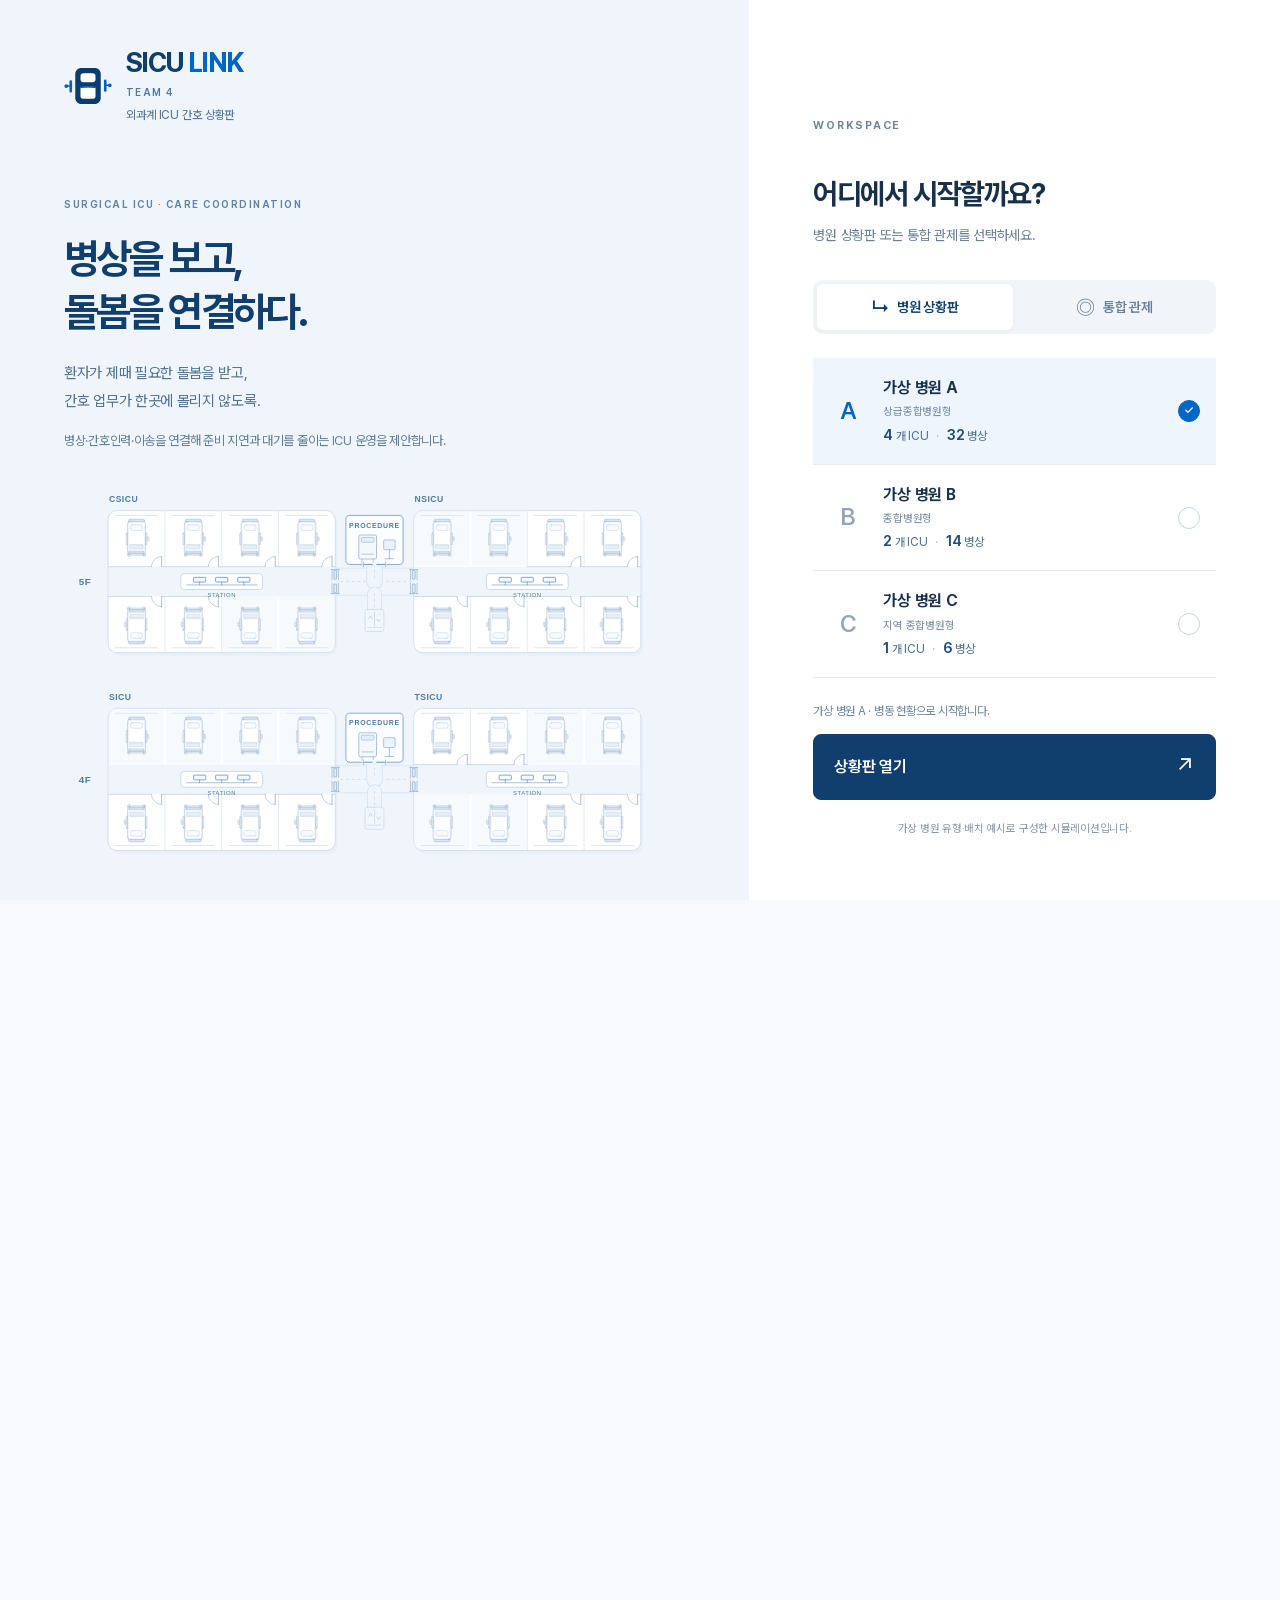
==== commit d9725811: "Sync detailed SICU FINAL patient records, imaging, consultation and operational demos" ====
--- a/index.html
+++ b/index.html
@@ -1,23 +1,9 @@
 <!doctype html>
 <html lang="en" data-theme="light">
-<head><!-- ICU_SHARED_ENTRY_START --><script>/* The KHDP presentation entry uses the canonical published dashboard.
- * Private source-record/LLM tools remain behind KHDP authentication.
- * Only navigation preferences are carried across; never credentials or patient IDs.
- */
-(()=>{
- const targetOrigin='https://icu-ward-board-20261016.kanghoun.chatgpt.site';
- const here=new URL(location.href);
- if(here.hostname!=='s4w66hdi1zteriq8oyfb8wzm.khdp.net'||!/^\/proxy\/8006\/(?:index\.html)?$/.test(here.pathname))return;
- if(here.searchParams.get('view')==='private')return;
- const target=new URL('/',targetOrigin);
- const allowed={lang:/^(ko|en)$/,hospital:/^[ABC]$/,ward:/^[ABC]-(?:SICU|CSICU|NSICU|TSICU)$/,nurse:/^[ABC]-(?:SICU|CSICU|NSICU|TSICU)-(?:[1-4]|C)$/};
- for(const [key,pattern] of Object.entries(allowed)){const value=here.searchParams.get(key);if(value&&pattern.test(value))target.searchParams.set(key,value);}
- location.replace(target.href);
-})();
-</script><!-- ICU_SHARED_ENTRY_END -->
+<head>
 <meta charset="utf-8">
 <meta name="viewport" content="width=device-width, initial-scale=1">
-<title>Surgical ICU · Team Simulation</title>
+<title>SICU LINK · FINAL 2</title>
 <style>
 :root{
   --bg:#f6f7f9; --panel:#fff; --ink:#1b1f24; --muted:#6a7380; --line:#d9dde3;
@@ -145,7 +131,7 @@
 .icon-rules{font-size:11px;color:var(--muted)}.icon-rules p{max-width:700px}.research-notes{margin:16px 24px;padding:10px 16px;border:1px solid var(--line);border-radius:10px;background:white}.scenario-description summary{font-size:11px;padding:2px 0}.scenario-card{padding:10px 16px;margin:10px 24px}.hospital-card{padding:13px}.hospital-card.selected{padding:12px}.hospital-numbers{margin:9px 0}.hospital-numbers strong{font-size:28px}.network-panel{padding:18px 24px}.finding-chip:not(.active){color:#68788a;background:#f7f9fc}.patient-card{color:#172840}.hospital-actions button:disabled{opacity:.55}.hospital-actions button{color:#203d5b}.device-chips{padding-top:7px;border-top:1px solid #edf1f5}.side .legend{color:#52647c}
 </style>
 <link rel="stylesheet" href="static/app-shell.css">
-<meta name="icu-release-at" content="2026-10-16T14:09:50.435507+00:00"><meta name="sicu-ui-updated-at" content="2026-10-16T20:17:10+00:00">
+<meta name="icu-release-at" content="2026-10-16T14:09:50.435507+00:00"><meta name="sicu-ui-updated-at" content="2026-10-17T13:41:13+09:00">
 <link rel="preload" href="assets/PretendardVariable.woff2" as="font" type="font/woff2" crossorigin>
 <link rel="icon" href="assets/favicon.svg" type="image/svg+xml">
 <link rel="stylesheet" href="ui/hospital-base.css">
@@ -166,6 +152,11 @@
 <link rel="stylesheet" href="ui/ward-spaces.css">
 <link rel="stylesheet" href="ui/unified-replay.css">
 <link rel="stylesheet" href="ui/coordination-context.css">
+<link rel="stylesheet" href="ui/demo-patient-records.css"><link rel="stylesheet" href="ui/demo-monthly.css">
+<link rel="stylesheet" href="ui/bed-ops-sim.css">
+<link rel="stylesheet" href="ui/admission-map-bridge.css">
+<link rel="stylesheet" href="ui/admission-assistant.css">
+<link rel="stylesheet" href="ui/main-forecast-badges.css">
 </head>
 <body data-hospital-ui="v1" data-board-design="sicu-link" data-startup="loading"><div id="startupScreen" class="startup-screen" data-no-translate role="status" aria-live="polite">
   <div class="startup-brand"><img src="assets/identity/logo-mark.svg" alt="" width="72" height="72"><div class="startup-wordmark">SICU <span>LINK</span><small class="team-signature">TEAM 4</small></div><p data-copy="brandSubtitle">외과계 ICU 간호 상황판</p><div class="startup-track"><i></i></div><small data-copy="preparing">돌봄의 흐름을 준비하고 있습니다</small></div>
@@ -252,7 +243,7 @@
   </div>
 </main>
 <details class="research-notes"><summary>Data sources and language</summary><p class="shift-note" id="languageNote">New AI replies follow the selected language. Existing conversations, saved notes and source records remain in their original language.</p>
-<p class="shift-note">Research prototype · <a href="https://s4w66hdi1zteriq8oyfb8wzm.khdp.net/proxy/8005/" target="_blank" rel="noopener">Open actual K-MIMIC replay on KHDP</a> · <a href="https://www.nature.com/articles/s41467-025-64430-x" target="_blank" rel="noopener">AgentMD-inspired calculator workflow</a>. qSOFA is calculated from available observations; it does not establish an ICU emergency. The 0–100 workload index is a simulation heuristic, not a validated clinical score.</p>
+<p class="shift-note">Research prototype · <a href="https://www.nature.com/articles/s41467-025-64430-x" target="_blank" rel="noopener">AgentMD-inspired calculator workflow</a>. qSOFA is calculated from available observations; it does not establish an ICU emergency. The 0–100 workload index is a simulation heuristic, not a validated clinical score.</p>
 </details><section class="flow-panel"><details id="workbookPlan" open data-no-translate></details></section><section class="flow-panel"><details id="flowDetails" open><summary>30-day bed planning sandbox</summary><h2>30-day surgical ICU bed flow · 8 beds</h2><p id="flowNote" class="tag"></p><div class="legend"><span class="flow-key red">RED · Critical</span><span class="flow-key blue">BLUE · ICU monitoring</span><span class="flow-key green">GREEN · Ward transfer day</span><span class="flow-key yellow">YELLOW · Surgery reserved</span><span class="flow-key empty">GRAY · Available</span></div><p id="flowSummary"></p><div class="flow-scroll"><table id="flowTable" aria-label="Thirty-day eight-bed simulation"></table></div><p id="flowSelection" class="tag" role="status">Select a cell to inspect its fictional patient journey.</p></details></section>
 <div class="modal" id="modal" role="dialog" aria-modal="true" aria-labelledby="cTitle"><div class="mbox">
   <div class="modal-topbar"><div><span class="eyebrow">Patient conversation</span><h2 id="cTitle">Care team discussion</h2></div><button id="cContextToggle" aria-expanded="false">Patient summary</button><button id="cClose" class="close-button" aria-label="Close conversation"><span aria-hidden="true">✕</span> <span>Close</span><kbd>Esc</kbd></button></div>
@@ -937,5 +928,16 @@
 <script src="ui/ward-spaces.js"></script>
 <script src="ui/unified-replay.js"></script>
 <script src="ui/coordination-context.js"></script>
+<script src="ui/demo-monthly.js"></script>
+<script src="ui/demo-records-model.js"></script>
+<script src="ui/demo-patient-records.js"></script>
+<script src="ui/bed-ops-sim-model.js"></script>
+<script src="ui/admission-story-model.js"></script>
+<script src="ui/bed-ops-sim.js"></script>
+<script src="ui/admission-map-bridge.js"></script>
+<script src="ui/admission-assistant-model.js"></script>
+<script src="ui/admission-assistant.js"></script>
+<script src="ui/demo-forecast-model.js"></script>
+<script src="ui/main-forecast-badges.js"></script>
 </body>
 </html>
--- a/ui/board.css
+++ b/ui/board.css
@@ -114,11 +114,11 @@
 #floors svg{font-family:Pretendard,sans-serif;letter-spacing:normal}
 #floors svg .unit-r{fill:#f8fafc;stroke:#c7d4e1;stroke-width:.08}
 #floors svg .unit-t{fill:#254b70;font-size:1.05px;font-weight:600}
-#floors svg .bed{stroke-width:.07;fill-opacity:.13}
-#floors svg .bed.focus{stroke-width:.18;stroke:var(--high)}
+#floors svg .bed{stroke-width:.07;fill-opacity:.25}
+#floors svg .bed.focus{stroke-width:.10;stroke:var(--high)}
 #floors svg .bed-t{fill:var(--clinical-ink)!important;font-weight:600;font-size:.53px}
 #floors svg .bed-id{fill:var(--clinical-ink);font-size:.74px;font-weight:650}
-#floors svg g[role=button]:hover>.bed{stroke-width:.17;stroke:var(--wayfinding-blue);fill-opacity:.24}
+#floors svg g[role=button]:hover>.bed{stroke-width:.09;stroke:var(--wayfinding-blue);fill-opacity:.33}
 #floors svg g[role=button]{cursor:pointer}
 #floors .bed-care-icons{pointer-events:none}
 /* Staff keep their original nodes, role, state fill and care-history outline.
--- a/ui/workspace.css
+++ b/ui/workspace.css
@@ -20,7 +20,7 @@
 .startup-brand p{font-size:16px;letter-spacing:-.02em;margin:12px 0 0!important;color:#416485}
 .startup-brand small{font-size:12px;color:#71879d}
 .startup-track{height:2px;width:168px;background:#dce9f5;margin:32px 0 16px;overflow:hidden}
-.startup-track i{height:100%;display:block;background:var(--wayfinding-blue);transform-origin:left;animation:link-loading 1.35s cubic-bezier(.23,1,.32,1) both}
+.startup-track i{height:100%;display:block;background:var(--wayfinding-blue);transform-origin:left;animation:link-loading 2.35s cubic-bezier(.23,1,.32,1) both}
 @keyframes link-loading{from{transform:scaleX(.04)}to{transform:scaleX(1)}}
 @keyframes link-arrive{from{opacity:0;transform:translateY(8px)}to{opacity:1;transform:translateY(0)}}
 .workspace-entry{margin:0;padding:0;border:0;width:100vw;max-width:none;height:100dvh;max-height:none;background:#fff;color:var(--clinical-ink);overflow:auto;overscroll-behavior:contain}
--- a/ui/patient-detail.css
+++ b/ui/patient-detail.css
@@ -173,3 +173,18 @@
   body[data-board-design][data-text-size=large] .patient-sheet .anatomy-panel>div{flex-direction:column}
 }
 @media(prefers-reduced-motion:reduce){.patient-device-details>summary>svg{transition:none}}
+
+/* Same authored forecast as the small badges beside this patient's bed number. */
+#publicPatientBody .patient-forecast{margin:4px 0 18px;padding:17px 20px;border:1px solid #e7edf2;border-radius:15px;background:#fbfcfd}
+#publicPatientBody .patient-forecast>header{display:flex;align-items:center;justify-content:space-between;gap:12px;color:#6f8798;font-size:11px}
+#publicPatientBody .patient-forecast>header>span{font-weight:650}
+#publicPatientBody .patient-forecast>header>small{font-size:10px;color:#91a2af;font-variant-numeric:tabular-nums}
+#publicPatientBody .patient-forecast-metrics{display:grid;grid-template-columns:1fr 1fr;gap:22px;margin-top:13px}
+#publicPatientBody .patient-forecast-metrics>div{display:flex;align-items:center;justify-content:space-between;gap:12px}
+#publicPatientBody .patient-forecast-metrics>div+div{border-left:1px solid #e8eef3;padding-left:22px}
+#publicPatientBody .patient-forecast-metrics>div>span{font-size:11px;color:#7b90a0;line-height:1.5}
+#publicPatientBody .patient-forecast-metrics strong{font-size:27px;line-height:1.2;font-weight:700;letter-spacing:-.04em;color:#a46376;font-variant-numeric:tabular-nums;white-space:nowrap}
+#publicPatientBody .patient-forecast-metrics>div+div strong{color:#397d8e}
+#publicPatientBody .patient-forecast-metrics strong small{font-size:13px;font-weight:550;margin-left:3px}
+#publicPatientBody .patient-forecast>p{margin:10px 0 0;font-size:9px;color:#a0aeba}
+@media(max-width:600px){#publicPatientBody .patient-forecast{padding:15px}#publicPatientBody .patient-forecast-metrics{gap:12px}#publicPatientBody .patient-forecast-metrics>div{display:block}#publicPatientBody .patient-forecast-metrics>div+div{padding-left:12px}#publicPatientBody .patient-forecast-metrics strong{display:block;margin-top:6px;font-size:25px}}
--- a/ui/clinical-map.css
+++ b/ui/clinical-map.css
@@ -25,5 +25,5 @@
 #floors .clinical-bed-patient{pointer-events:none}
 #floors .clinical-bed-patient .transport-patient-blanket{fill:#c5dcef;stroke:#6e94b6}
 
-#floors .clinical-bed-status[data-map-color-only=true]{display:none}
+#floors .clinical-bed-status{display:none}
 #floors .spatial-station-label{font-family:inherit;font-size:.42px;font-weight:550;fill:#476680;letter-spacing:normal}
--- a/ui/demo-patient-records.css
+++ b/ui/demo-patient-records.css
@@ -0,0 +1,13 @@
+.dr-shortcuts{display:flex;align-items:center;justify-content:space-between;gap:16px;padding:14px 24px;background:#f1f7f7;border:1px solid #e0ebeb;border-radius:9px;margin:14px 16px;color:#5c747b;font-size:12px}.dr-shortcuts>div,.dr-chat-controls,.dr-chat-controls>div{display:flex;gap:8px;flex-wrap:wrap}.dr-shortcuts button,.demo-records button{font:inherit;border:1px solid #cddce6;border-radius:8px;padding:10px 14px;background:#fff;color:#315775;cursor:pointer;min-height:40px}.dr-shortcuts .dr-primary,.demo-records .dr-primary{background:#347d79;border-color:#347d79;color:white;font-weight:650}.demo-records{padding:28px 32px 36px;color:#2b4f6d;font-size:14px;scroll-margin-top:20px}.demo-records h3{font-size:21px;margin:0 0 8px}.demo-records h4{font-size:16px;margin:0 0 16px}.dr-heading,.dr-chat-title{display:flex;align-items:center;justify-content:space-between;gap:12px}.dr-heading p{margin:0;color:#71869c}.dr-tag{font-size:11px;color:#46796d;background:#eaf3ef;padding:6px 9px;border-radius:5px;white-space:nowrap}.dr-assessment{display:flex;align-items:end;gap:16px;margin:24px 0}.demo-records label{font-size:13px;font-weight:600;display:flex;flex-direction:column;gap:8px}.demo-records input,.demo-records select,.demo-records textarea{font:inherit;color:#315775;border:1px solid #cbdce8;border-radius:8px;padding:12px;background:white;min-height:44px;max-width:100%}.dr-assessment select{min-width:240px}.dr-assessment small,.dr-muted{color:#7b8fa4;font-size:12px;line-height:1.8}.dr-tabs{display:flex;gap:8px;border-bottom:1px solid #dde7ef;margin-bottom:24px;padding-bottom:8px}.dr-tabs [aria-selected=true]{background:#eaf3f7;border-color:#bdd6e5;color:#245c81;font-weight:650}.dr-card{border:1px solid #dfe8ef;border-radius:12px;padding:22px;margin:16px 0;background:white}.dr-card details{margin-top:12px}.dr-meta{display:grid;grid-template-columns:1fr 1fr 1fr;gap:20px;margin:0}.dr-meta dt{font-size:12px;color:#7b8fa4;margin-bottom:8px}.dr-meta dd{margin:0}.dr-trends{display:grid;grid-template-columns:1fr 1fr;gap:12px}.dr-trends .dr-card{margin:0}.dr-trends h4{display:flex;justify-content:space-between}.dr-trends strong{font-size:18px}.dr-trends strong small{font-size:11px;font-weight:400}.dr-trends svg{width:100%;height:125px}.dr-trends>.dr-card>small{color:#7b8fa4;font-size:11px}.dr-table-scroll{overflow:auto;max-height:430px}.demo-records table{width:100%;border-collapse:collapse;white-space:normal;font-size:13px}.demo-records th{background:#f2f7fa;color:#70869b;text-align:left;font-weight:550;position:sticky;top:0}.demo-records td,.demo-records th{padding:14px 12px;border-bottom:1px solid #e1e9f0;line-height:1.65}.demo-records td small{display:block;color:#7d91a5;font-size:11px;margin-top:4px}.dr-search{display:grid;grid-template-columns:1fr 1.3fr auto auto;gap:10px;align-items:end;margin:20px 0}.dr-pager{display:flex;justify-content:space-between;align-items:center;margin:16px 0}.demo-records button:disabled{opacity:.45;cursor:default}.dr-fact{padding:12px 0;border-bottom:1px solid #e7edf2;font-size:12px;overflow-wrap:anywhere;line-height:1.8}.dr-fact b{font-size:11px}.dr-fact small{display:block;color:#8496a5}.dr-image-layout{display:grid;grid-template-columns:minmax(200px,320px) 1fr;gap:24px}.dr-image svg{width:100%;border-radius:10px}.dr-chat-title h4{margin:0}.dr-chat-form{margin-top:24px}.dr-chat-form textarea{min-height:100px;resize:vertical}.dr-chat-controls{justify-content:space-between;margin-top:12px}.dr-chat-status{color:#7b8fa4;font-size:12px}.dr-transcript{margin:20px 0}.dr-reply{background:#f5f9fb;border:1px solid #e1eaf0;padding:22px;border-radius:10px;margin:18px 0;line-height:1.8}.dr-reply header small{display:block;color:#8798a8;font-size:11px}.dr-reply h4{margin-top:20px;margin-bottom:7px}.dr-question{border-left:3px solid #a9c7ce;padding-left:12px;color:#54728b}.dr-empty{padding:20px;background:#f6f9fc;color:#8295a7;border-radius:8px}.dr-secondary{margin:16px 32px;border-top:1px solid #e2eaf0;padding-top:8px}.dr-secondary summary{font-size:12px;color:#70899a}.demo-records button:focus-visible,.dr-shortcuts button:focus-visible{outline:3px solid #82b5d1;outline-offset:3px}@media(max-width:700px){.demo-records{padding:20px 16px}.dr-shortcuts{align-items:start;flex-direction:column;padding:12px}.dr-shortcuts button{font-size:11px;padding:8px}.dr-meta,.dr-trends,.dr-image-layout{grid-template-columns:1fr}.dr-search{grid-template-columns:1fr 1fr}.dr-search label{grid-column:span 2}.dr-assessment{align-items:start;flex-direction:column;gap:8px}.dr-tabs{gap:4px}.dr-tabs button{padding:9px;font-size:12px}.dr-card{padding:16px}.dr-chat-controls>div{width:100%}}
+
+/* Patient history stays immediately below the current vital strip. */
+.dr-trend-heading{display:flex;align-items:baseline;justify-content:space-between;gap:16px;margin:2px 0 17px}.demo-records .dr-trend-heading h4{font-size:15px;margin:0;color:#3a596f}.dr-trend-heading p{font-size:11px;line-height:1.6;color:#8a9ba9;margin:0}
+.dr-trends{gap:18px}.dr-trends .dr-vital-trend{padding:20px 19px 16px;border-color:#e2e9ef;border-radius:11px;box-shadow:0 1px 3px #25486603}
+.dr-vital-trend>header{display:flex;justify-content:space-between;align-items:flex-start;gap:12px;margin:0;padding:0;background:transparent;border:0;box-shadow:none}.demo-records .dr-vital-trend h4{font-size:14px;display:block;margin:0;color:#3a596f;font-weight:650}.dr-vital-trend>header>div>small{display:block;font-size:10px;color:#91a1af;margin-top:5px}
+.dr-trend-current{display:flex;align-items:baseline;gap:5px;font-variant-numeric:tabular-nums}.dr-trend-current>small{font-size:10px;color:#8d9eab}.dr-trend-current>strong{font-size:19px;font-weight:600;color:#54788d}.dr-trend-current>span{font-size:10px;color:#8c9da9}
+.dr-trends .dr-vital-trend svg{display:block;width:100%;height:auto;max-height:160px;margin-top:20px}.dr-vital-trend svg polyline{fill:none;stroke:#819fab;stroke-width:1.8;stroke-linejoin:round;stroke-linecap:round}.dr-vital-trend svg circle{fill:#fff;stroke:#7698a8;stroke-width:1.8}.dr-vital-trend svg .dr-trend-axis{stroke:#e6edf2;stroke-width:1}.dr-vital-trend svg text{font-family:inherit;font-size:9px;fill:#94a4b1}.dr-vital-trend svg .dr-trend-y{font-size:8px;fill:#a6b4bf}
+.demo-records .dr-vital-trend .dr-trend-latest{font-size:11px;color:#8b9dab;margin:13px 0 8px;line-height:1.6}.dr-trend-latest b{color:#5c768a;font-weight:600}.dr-trend-count{font-size:10px;color:#9aabb7}.dr-vital-trend .dr-empty{font-size:12px;display:flex;align-items:center;min-height:108px;margin-top:20px;color:#91a4b3;background:#f7f9fb}
+@media(max-width:850px){.dr-trend-heading{align-items:flex-start;flex-direction:column;gap:6px}.dr-trends{gap:12px}.dr-trends .dr-vital-trend{padding:17px 14px}.dr-trend-current>strong{font-size:17px}}
+@media(min-width:581px) and (max-width:700px){.dr-trends{grid-template-columns:repeat(2,minmax(0,1fr))}.dr-trend-current>small{display:none}}
+/* Dashboard headers are sticky; nested record/card headers are regular content. */
+body[data-board-design] #demoPatientRecords header{position:static;top:auto;z-index:auto;min-height:0;padding:0;border:0;background:transparent;box-shadow:none}
--- a/ui/demo-monthly.css
+++ b/ui/demo-monthly.css
@@ -0,0 +1,6 @@
+.demo-month-panel{margin:0 0 16px;border:1px solid #dce6ee;border-radius:14px;background:#fff;padding:20px 22px;color:#28465f}.demo-month-heading{display:flex;align-items:flex-start;justify-content:space-between;gap:18px}.demo-month-heading h3{font-size:16px;margin:0 0 6px}.demo-month-heading p{font-size:12px;color:#71869a;margin:0}.demo-month-mode{display:flex;gap:8px;align-items:center;font-size:12px;white-space:nowrap}.demo-month-mode select,.demo-month-player select{border:1px solid #d2dee8;border-radius:7px;background:#fff;padding:8px 10px;color:#355670;font:inherit}.demo-month-player{display:flex;align-items:center;gap:12px;margin:20px 0 14px;flex-wrap:wrap}.demo-month-player output{font-size:23px;font-weight:730;font-variant-numeric:tabular-nums;margin-right:auto}.demo-month-player label{display:flex;align-items:center;gap:7px;font-size:12px}.demo-month-player button{padding:9px 16px;border:1px solid #cddce7;border-radius:8px;background:#f5f9fc;color:#355a76;font:inherit;font-size:13px;font-weight:650;cursor:pointer}.demo-month-player [data-month-action=toggle]{color:white;background:#346887;border-color:#346887;min-width:105px}.demo-month-range{width:100%;accent-color:#397894;cursor:pointer}.demo-month-events{font-size:12px;color:#637d91;margin-top:10px;line-height:1.7;min-height:20px}body[data-demo-month=true] #unifiedReplay,body[data-demo-month=true] #planningReplay{display:none}body[data-demo-month=true] #operationsTimeline{display:none}body[data-demo-month=true] [data-month-selected=true]>.bed{stroke:#315f7c!important;stroke-width:.075!important}.demo-month-panel :is(button,select,input):focus-visible,#demoMonthCalendar button:focus-visible{outline:3px solid #75a5c8;outline-offset:2px}
+#demoMonthCalendar{background:white;border:1px solid #dce6ee;border-radius:14px;padding:20px 22px;margin-bottom:20px;color:#28465f}.demo-month-calendar-heading{display:flex;align-items:center;justify-content:space-between;gap:12px;margin-bottom:14px}.demo-month-calendar-heading h3{font-size:16px;margin:0}.demo-month-calendar-heading span{font-size:12px;color:#74879b}.demo-month-legend{display:flex;flex-wrap:wrap;gap:14px;font-size:11px;color:#61778a;margin-bottom:14px}.demo-month-legend span{display:flex;align-items:center;gap:5px}.demo-month-legend i{width:10px;height:10px;border-radius:3px}.demo-month-calendar-scroll{max-height:560px;overflow:auto;border:1px solid #e0e8ef;border-radius:9px}.demo-month-calendar-scroll table{width:100%;border-collapse:separate;border-spacing:0;font-size:12px;table-layout:fixed}.demo-month-calendar-scroll thead{position:sticky;top:0;z-index:1}.demo-month-calendar-scroll th{padding:10px 7px;background:#f4f8fb;border-bottom:1px solid #dce6ee;font-weight:650}.demo-month-calendar-scroll tr>th{width:45px}.demo-month-calendar-scroll td{padding:3px;border-bottom:1px solid #edf2f6}.demo-month-calendar-scroll button{width:100%;min-height:34px;border:1px solid transparent;border-radius:5px;cursor:pointer;font-size:11px;font-weight:650;color:#385266}.demo-month-calendar-scroll [data-month-status=red]{background:#f7e4e8;color:#a34052}.demo-month-calendar-scroll [data-month-status=blue]{background:#e4eefb;color:#3975b1}.demo-month-calendar-scroll [data-month-status=green]{background:#e2f0e9;color:#397c64}.demo-month-calendar-scroll [data-month-status=yellow]{background:#fbf1d5;color:#997f2d}.demo-month-calendar-scroll [data-month-status=empty]{background:#f4f7fa;color:#8c9caa}.demo-month-legend i[data-month-status=red]{background:#bf4659}.demo-month-legend i[data-month-status=blue]{background:#4384c2}.demo-month-legend i[data-month-status=green]{background:#438b73}.demo-month-legend i[data-month-status=yellow]{background:#e1b84f}.demo-month-legend i[data-month-status=empty]{background:#dce5ed}.demo-month-calendar-scroll tr.is-active>th{background:#e0edf5;color:#225a7d}.demo-month-calendar-scroll tr.is-active td{background:#f0f6fa}.demo-month-calendar-scroll button[aria-pressed=true]{border:2px solid #326c8f;box-shadow:0 0 0 1px #fff inset}.demo-month-note{font-size:11px;line-height:1.8;color:#7a8da0;margin:12px 0 0}
+@media(max-width:760px){.demo-month-panel,#demoMonthCalendar{padding:16px}.demo-month-heading{flex-direction:column}.demo-month-player{gap:8px}.demo-month-player output{width:100%;font-size:21px}.demo-month-calendar-heading{align-items:flex-start;flex-direction:column}.demo-month-calendar-scroll{max-height:500px}.demo-month-calendar-scroll table{min-width:550px}}
+
+/* Month-only date selectors stay hidden when the 30-minute owner is selected. */
+.demo-month-player label[hidden]{display:none!important}
--- a/ui/bed-ops-sim.css
+++ b/ui/bed-ops-sim.css
@@ -0,0 +1,312 @@
+/* Admission story: one calm control surface above the existing ward map. */
+#bedOpsSimulation{
+  --ops-ink:#183c55;--ops-muted:#718797;--ops-line:#e7edf2;
+  --ops-blue:#285f7a;--ops-green:#408977;--ops-gold:#a67c35;
+  container-type:inline-size;position:relative;isolation:isolate;
+  padding:21px 23px 15px;margin:0 0 20px;border:1px solid #e3eaf0;
+  border-radius:22px;background:#fff;color:var(--ops-ink);font-family:inherit;
+  box-shadow:0 8px 30px #23486206,0 1px 3px #23486203;
+}
+#bedOpsSimulation *{box-sizing:border-box}
+#bedOpsSimulation [hidden]{display:none!important}
+#bedOpsSimulation :is(h3,h4,p){margin:0}
+#bedOpsSimulation :is(button,select){font:inherit}
+#bedOpsSimulation button{
+  display:inline-flex;align-items:center;justify-content:center;gap:6px;
+  min-height:35px;padding:8px 13px;border:1px solid transparent;border-radius:10px;
+  background:#f2f6f9;color:#43677e;font-size:11px;font-weight:650;line-height:1.4;
+  cursor:pointer;box-shadow:none;transition:background .18s,color .18s,box-shadow .18s,transform .18s;
+}
+#bedOpsSimulation button:hover:not(:disabled){background:#e9f0f5;color:#234d68}
+#bedOpsSimulation button:active:not(:disabled){transform:translateY(1px)}
+#bedOpsSimulation button:disabled{opacity:.42;cursor:default}
+#bedOpsSimulation :is(button,select,summary,a):focus-visible{outline:3px solid #76a9be;outline-offset:3px}
+#bedOpsSimulation a{color:#6b8699;text-decoration:none}
+#bedOpsSimulation a:hover{color:#285f7a;text-decoration:underline}
+#bedOpsSimulation .ops-primary,
+#bedOpsSimulation .ops-controls>button:first-child{
+  background:#245672;color:#fff;border-color:#245672;
+  box-shadow:0 3px 8px #24567216;
+}
+#bedOpsSimulation .ops-primary:hover:not(:disabled),
+#bedOpsSimulation .ops-controls>button:first-child:hover:not(:disabled){background:#194a66;color:#fff;box-shadow:0 4px 12px #24567224}
+#bedOpsSimulation .ops-heading{display:flex;align-items:center;justify-content:space-between;gap:14px}
+#bedOpsSimulation .ops-heading>div:first-child{display:flex;align-items:center;gap:12px;min-width:0}
+#bedOpsSimulation .ops-kicker{font-size:9px;font-weight:750;letter-spacing:.12em;color:#568795;white-space:nowrap}
+#bedOpsSimulation .ops-heading h3{font-size:18px;font-weight:750;line-height:1.45;letter-spacing:-.035em}
+#bedOpsSimulation .ops-heading-actions{display:flex;align-items:center;gap:9px;flex:none}
+#bedOpsSimulation .ops-heading-actions button{min-height:28px;padding:4px 5px;background:transparent;font-size:10px;color:#8496a3;font-weight:550}
+#bedOpsSimulation .ops-heading-actions button:hover{background:#f5f8fa;color:#45687d}
+#bedOpsSimulation .ops-mode{display:inline-flex;align-items:center;gap:5px;white-space:nowrap;font-size:9px;font-weight:550;color:#6d8c83}
+#bedOpsSimulation .ops-mode::before{content:'';width:5px;height:5px;border-radius:50%;background:#6ca18c;box-shadow:0 0 0 3px #f0f7f3}
+#bedOpsSimulation .ops-controls{display:flex;align-items:center;gap:7px;flex-wrap:wrap;margin-top:16px}
+#bedOpsSimulation .ops-controls>button:first-child{min-width:104px}
+#bedOpsSimulation .ops-reset{width:30px;min-height:30px;padding:2px;font-size:20px;background:transparent;color:#8ba0af;font-weight:400}
+#bedOpsSimulation .ops-scenario-label{display:flex;align-items:center;gap:6px;margin-left:1px;padding:2px 4px 2px 10px;border-radius:10px;background:#f4f7f9;color:#8b9ba7;font-size:9px}
+#bedOpsSimulation select{width:auto;max-width:206px;min-height:29px;padding:4px 24px 4px 3px;border:0;border-radius:7px;background:transparent;color:#536f84;font-size:10px;cursor:pointer}
+#bedOpsSimulation .ops-training-clock{display:flex;align-items:center;gap:7px;margin-left:auto;padding:2px 5px}
+#bedOpsSimulation .ops-training-clock small{font-size:9px;color:#8ba0ad}
+#bedOpsSimulation .ops-training-clock output{font-size:20px;font-weight:700;font-variant-numeric:tabular-nums;letter-spacing:-.045em;color:#234d67}
+#bedOpsSimulation .ops-controls .ops-stop-map{min-height:29px;padding:5px 7px;background:transparent;font-size:9px;color:#8a9eab;font-weight:500}
+#bedOpsSimulation .ops-controls .ops-stop-map:hover{color:#355f77;background:#f4f7f9}
+#bedOpsSimulation .ops-large-link{font-size:9px;white-space:nowrap;margin-left:3px}
+/* A quiet segmented path replaces the heavy linked circles. */
+#bedOpsSimulation .ops-rail-scroll{overflow-x:auto;margin-top:16px;padding:1px 0 2px;scrollbar-width:thin;scrollbar-color:#d5e1e8 transparent}
+#bedOpsSimulation .ops-rail{position:relative;display:grid;grid-template-columns:repeat(6,minmax(0,1fr));gap:4px;min-width:590px;padding:5px;border-radius:12px;background:#f5f8fa}
+#bedOpsSimulation .ops-rail-line,#bedOpsSimulation .ops-rail-progress{display:none}
+#bedOpsSimulation .ops-stage{position:relative;display:flex;align-items:center;justify-content:center;gap:6px;min-height:32px;padding:5px 3px;border-radius:8px;color:#9aabb8;white-space:nowrap}
+#bedOpsSimulation .ops-stage-dot{display:grid;place-items:center;flex:none;width:18px;height:18px;border:0;border-radius:50%;background:#e9eff3;color:#9badba;font-size:9px;font-weight:650}
+#bedOpsSimulation .ops-stage strong{font-size:10px;font-weight:550;line-height:1.4;color:inherit;letter-spacing:-.02em}
+#bedOpsSimulation .ops-stage[data-state=active]{background:#fff;color:#2b5b76;box-shadow:0 2px 6px #28516a0d}
+#bedOpsSimulation .ops-stage[data-state=active] .ops-stage-dot{background:#2b607c;color:#fff}
+#bedOpsSimulation .ops-stage[data-state=active] strong{font-weight:700}
+#bedOpsSimulation .ops-stage[data-state=done]{color:#769b8f}
+#bedOpsSimulation .ops-stage[data-state=done] .ops-stage-dot{background:#e6f1ec;color:#56917e}
+#bedOpsSimulation .ops-moving-agent{display:none}
+/* Forecasts stay secondary to the proposed next action. */
+#bedOpsSimulation .ops-forecast-strip{display:flex;align-items:center;flex-wrap:wrap;gap:8px 18px;margin-top:12px;padding:4px 2px;color:#7b919f;font-size:10px;line-height:1.5}
+#bedOpsSimulation .ops-authored{font-size:9px;font-weight:550;color:#8e9eaa}
+#bedOpsSimulation .ops-forecast-strip strong{font-size:15px;font-weight:700;font-variant-numeric:tabular-nums;color:#357b8c;margin-left:5px;letter-spacing:-.025em}
+#bedOpsSimulation .ops-forecast-strip>span:nth-child(2) strong{color:#a96278}
+#bedOpsSimulation .ops-forecast-strip>small{font-size:8px;margin-left:auto;color:#9aabb8}
+/* Soft inset surface; the action remains in normal flow at every width. */
+#bedOpsSimulation .ops-proposal-card{
+  --proposal-accent:#4e91a5;--proposal-tint:#eff7fa;
+  position:relative;display:grid;grid-template-columns:minmax(0,1fr) auto;column-gap:22px;
+  margin-top:14px;padding:17px 19px 15px 21px;border:0;border-radius:15px;
+  background:linear-gradient(115deg,var(--proposal-tint),#fafcfd 80%);
+}
+#bedOpsSimulation .ops-proposal-card::before{content:'';position:absolute;left:0;top:18px;bottom:18px;width:3px;border-radius:3px;background:var(--proposal-accent);opacity:.65}
+#bedOpsSimulation .ops-proposal-top{display:flex;align-items:center;gap:8px;grid-column:1/-1;margin-bottom:9px;min-width:0}
+#bedOpsSimulation .ops-agent-avatar{width:29px;height:29px;flex:none;display:grid;place-items:center;border-radius:10px;background:#fff;box-shadow:0 2px 7px #416b7d09;color:#4d8498}
+#bedOpsSimulation .ops-agent-avatar svg{width:23px;height:23px;fill:#f8fcfd;stroke:currentColor;stroke-width:1.5;stroke-linecap:round;stroke-linejoin:round}
+#bedOpsSimulation .ops-proposal-top>div{display:flex;align-items:center;gap:10px;min-width:0;flex-wrap:wrap}
+#bedOpsSimulation .ops-agent-label{font-size:10px;font-weight:700;color:#47798c;white-space:nowrap}
+#bedOpsSimulation .ops-proposal-top small{font-size:9px;color:#8b9faa;line-height:1.4}
+#bedOpsSimulation .ops-proposal-card h4{grid-column:1;grid-row:2;font-size:20px;font-weight:750;color:#254f68;line-height:1.45;letter-spacing:-.04em;overflow-wrap:anywhere;text-wrap:pretty}
+#bedOpsSimulation .ops-proposal-text{grid-column:1;grid-row:3;margin-top:6px;font-size:11px;line-height:1.7;color:#7a929f;max-width:95ch;overflow-wrap:anywhere}
+#bedOpsSimulation .ops-last-check{grid-column:1;grid-row:4;margin-top:10px;font-size:9px;line-height:1.55;color:#8aa0aa;overflow-wrap:anywhere}
+#bedOpsSimulation .ops-last-check>span{font-weight:650;color:#619786;margin-right:7px}
+#bedOpsSimulation .ops-proposal-bottom{grid-column:2;grid-row:2/5;display:flex;align-items:center;justify-content:flex-end;gap:8px;align-self:center;max-width:195px}
+#bedOpsSimulation .ops-proposal-bottom button{min-height:37px;padding:9px 14px;white-space:normal;text-align:center;font-size:11px;border-radius:11px}
+#bedOpsSimulation .ops-step-count{display:none}
+#bedOpsSimulation .ops-proposal-card[data-kind=approval]{--proposal-accent:#b79550;--proposal-tint:#fbf7ed}
+#bedOpsSimulation .ops-proposal-card[data-kind=approval] h4{color:#796438}
+#bedOpsSimulation .ops-proposal-card[data-kind=approval] .ops-primary{background:#91783f;border-color:#91783f;box-shadow:0 3px 8px #91783f12}
+#bedOpsSimulation .ops-proposal-card[data-kind=approval] .ops-primary:hover{background:#7b6635}
+#bedOpsSimulation .ops-proposal-card[data-kind=complete]{--proposal-accent:#70a38b;--proposal-tint:#f0f7f3}
+#bedOpsSimulation .ops-proposal-card[data-kind=complete] h4{color:#41816e}
+#bedOpsSimulation .ops-proposal-card[data-kind=complete] .ops-proposal-bottom{grid-column:1;grid-row:5;justify-content:flex-start;margin-top:9px;max-width:none}
+#bedOpsSimulation .ops-complete-note{font-size:9px;color:#89a99b;line-height:1.5}
+/* Folded evidence is an optional supporting layer. */
+#bedOpsSimulation .ops-evidence{margin-top:12px;padding-top:0;border:0}
+#bedOpsSimulation .ops-evidence summary{display:flex;align-items:center;gap:7px;width:fit-content;cursor:pointer;list-style:none;font-size:10px;font-weight:550;color:#7891a2;line-height:1.6;padding:5px 0}
+#bedOpsSimulation .ops-evidence summary::-webkit-details-marker{display:none}
+#bedOpsSimulation .ops-evidence>summary::before{content:'›';font-size:17px;line-height:1;color:#94a8b7;transition:transform .18s}
+#bedOpsSimulation .ops-evidence[open]>summary::before{transform:rotate(90deg)}
+#bedOpsSimulation .ops-evidence summary>span{font-size:9px;font-weight:450;color:#a3b1bc}
+#bedOpsSimulation .ops-evidence-inner{margin-top:10px;padding:15px;background:#f8fafb;border:1px solid #eef2f5;border-radius:12px}
+#bedOpsSimulation .ops-evidence-notice{font-size:10px;line-height:1.6;color:#8ba0ad}
+#bedOpsSimulation .ops-evidence-columns{display:grid;grid-template-columns:1fr 1fr;gap:20px;margin-top:14px;min-width:0}
+#bedOpsSimulation .ops-evidence-columns>section{min-width:0}
+#bedOpsSimulation .ops-evidence-columns h4{font-size:11px;color:#53778c;margin-bottom:9px;font-weight:650}
+#bedOpsSimulation .ops-tooltrace{list-style:none;padding:0;margin:0;max-height:330px;overflow:auto}
+#bedOpsSimulation .ops-tooltrace li{padding:10px 0;border-bottom:1px solid #e9eef2}
+#bedOpsSimulation .ops-tooltrace li:first-child{padding-top:0}
+#bedOpsSimulation .ops-tooltrace li>div{display:flex;align-items:center;gap:7px;flex-wrap:wrap}
+#bedOpsSimulation .ops-tooltrace time{font-size:9px;color:#8ca0ad}
+#bedOpsSimulation .ops-tooltrace code{font-size:9px;color:#628b9f;overflow-wrap:anywhere}
+#bedOpsSimulation .ops-tooltrace li>div>small{font-size:8px;margin-left:auto;color:#a5b5be}
+#bedOpsSimulation .ops-tooltrace p{font-size:10px;color:#78909f;line-height:1.6;margin-top:4px;overflow-wrap:anywhere}
+#bedOpsSimulation .ops-raw-result{margin-top:5px}
+#bedOpsSimulation .ops-raw-result summary{font-size:9px;font-weight:500;color:#9aadb8}
+#bedOpsSimulation .ops-raw-result pre{font-size:9px;line-height:1.5;white-space:pre-wrap;overflow-wrap:anywhere;max-height:200px;overflow:auto;padding:9px;margin:6px 0 0;background:#f1f5f7;border-radius:7px;color:#7b919e}
+#bedOpsSimulation .ops-report{padding:12px;border:1px solid #e7edf2;border-radius:9px;background:#fff;max-height:330px;overflow:auto}
+#bedOpsSimulation .ops-report p+p{margin-top:10px}
+#bedOpsSimulation .ops-report b{display:block;font-size:9px;font-weight:650;color:#678595;margin-bottom:3px}
+#bedOpsSimulation .ops-report span{display:block;font-size:10px;line-height:1.65;color:#7e95a3;overflow-wrap:anywhere}
+#bedOpsSimulation .ops-empty-evidence{font-size:10px;line-height:1.6;color:#9aadb8}
+#bedOpsSimulation .ops-ax-link{display:inline-block;margin-top:12px;font-size:10px}
+#bedOpsSimulation .ops-footnote{font-size:8px;line-height:1.6;color:#a2b0bb;margin-top:8px;padding-top:1px}
+#bedOpsSimulation .ops-error{padding:10px 12px;border-radius:10px;border:1px solid #ead9de;background:#fcf5f6;color:#a75f70;font-size:11px;margin-top:12px}
+/* The standalone view has room for a moving marker above the same stages. */
+#bedOpsSimulation[data-standalone=true]{padding:25px 28px 20px}
+#bedOpsSimulation[data-standalone=true] .ops-heading>div:first-child{display:block}
+#bedOpsSimulation[data-standalone=true] .ops-heading h3{font-size:23px;margin-top:6px}
+#bedOpsSimulation[data-standalone=true] .ops-rail-scroll{padding-top:40px;margin-top:10px;overflow-y:visible}
+#bedOpsSimulation[data-standalone=true] .ops-moving-agent{position:absolute;display:flex;align-items:center;gap:4px;top:-34px;transform:translateX(-50%);color:#3d7f96;transition:left .7s ease}
+#bedOpsSimulation[data-standalone=true] .ops-moving-agent>svg{width:27px;height:27px;fill:#eff7fa;stroke:currentColor;stroke-width:1.6;stroke-linecap:round;stroke-linejoin:round}
+#bedOpsSimulation[data-standalone=true] .ops-moving-agent>span{font-size:8px;font-weight:750;letter-spacing:.05em}
+@container(max-width:760px){
+  #bedOpsSimulation .ops-heading>div:first-child{display:block}
+  #bedOpsSimulation .ops-kicker{font-size:8px}
+  #bedOpsSimulation .ops-heading h3{font-size:17px;margin-top:3px}
+  #bedOpsSimulation .ops-controls{gap:6px 5px;margin-top:12px}
+  #bedOpsSimulation .ops-training-clock{margin-left:auto}
+  #bedOpsSimulation .ops-proposal-card{column-gap:14px;padding:15px 17px 14px 19px}
+  #bedOpsSimulation .ops-proposal-card h4{font-size:18px}
+  #bedOpsSimulation .ops-proposal-bottom{max-width:150px}
+}
+@container(max-width:590px){
+  #bedOpsSimulation .ops-heading{align-items:flex-start}
+  #bedOpsSimulation .ops-heading h3{font-size:16px;max-width:26ch}
+  #bedOpsSimulation .ops-heading-actions{gap:6px}
+  #bedOpsSimulation .ops-mode{font-size:8px}
+  #bedOpsSimulation .ops-controls .ops-stop-map{order:4;margin-left:auto}
+  #bedOpsSimulation .ops-large-link{order:5}
+  #bedOpsSimulation .ops-training-clock small{display:none}
+  #bedOpsSimulation .ops-scenario-label{order:3}
+  #bedOpsSimulation select{max-width:182px}
+  #bedOpsSimulation .ops-proposal-card{grid-template-columns:1fr}
+  #bedOpsSimulation .ops-proposal-card h4{font-size:18px}
+  #bedOpsSimulation .ops-proposal-text{font-size:11px}
+  #bedOpsSimulation .ops-proposal-top>div{gap:3px 8px}
+  #bedOpsSimulation .ops-proposal-top small{font-size:8px}
+  #bedOpsSimulation .ops-proposal-bottom{grid-column:1;grid-row:5;max-width:none;justify-content:flex-start;margin-top:13px}
+  #bedOpsSimulation .ops-forecast-strip{gap:6px 12px}
+  #bedOpsSimulation .ops-forecast-strip>small{margin-left:0}
+  #bedOpsSimulation .ops-evidence-columns{grid-template-columns:1fr}
+}
+@media(max-width:560px){
+  #bedOpsSimulation{padding:16px 13px 12px;border-radius:17px}
+  #bedOpsSimulation .ops-heading-actions{flex-wrap:wrap;justify-content:flex-end}
+  #bedOpsSimulation .ops-mode{display:none}
+  #bedOpsSimulation[data-standalone=true]{padding:19px 16px 15px}
+  #bedOpsSimulation[data-standalone=true] .ops-heading h3{font-size:20px}
+}
+@media(prefers-reduced-motion:reduce){
+  #bedOpsSimulation *,#bedOpsSimulation *::before,#bedOpsSimulation *::after{transition:none!important;animation:none!important;scroll-behavior:auto!important}
+}
+
+/* The label describes what LINK is doing, rather than calling every message a proposal. */
+#bedOpsSimulation .ops-proposal-card[data-intent=report]{--proposal-accent:#7898ac;--proposal-tint:#f1f6fa}
+#bedOpsSimulation .ops-proposal-card[data-intent=report] .ops-agent-label{color:#6a879b}
+#bedOpsSimulation .ops-proposal-card[data-intent=proposal] .ops-agent-label{color:#397e83}
+#bedOpsSimulation .ops-proposal-card[data-intent=approval],#bedOpsSimulation .ops-proposal-card[data-intent=hold]{--proposal-accent:#b79550;--proposal-tint:#fbf7ed}
+#bedOpsSimulation .ops-proposal-card[data-intent=approval] .ops-agent-label,#bedOpsSimulation .ops-proposal-card[data-intent=hold] .ops-agent-label{color:#987c42}
+#bedOpsSimulation .ops-proposal-card[data-intent=complete] .ops-agent-label{color:#568c76}
+
+/* Integrated story: stable map and controller share one canvas; only the
+ * controller's own children are re-rendered. The action dock follows the map. */
+#sicuAdmissionWorkspace{
+  container-type:inline-size;display:grid;grid-template-columns:minmax(0,1fr);
+  grid-template-areas:'heading' 'map';gap:12px;
+  padding:20px;border:1px solid #dfe8ee;border-radius:23px;
+  background:linear-gradient(155deg,#fff 0%,#fff 65%,#f7fafb 100%);
+  box-shadow:0 12px 38px #173c5410,0 1px 3px #173c5403;
+  --ops-ink:#183c55;--ops-muted:#718797;--ops-line:#e7edf2;
+}
+#sicuAdmissionWorkspace[data-expanded=true]{grid-template-areas:'heading' 'controls' 'rail' 'flow' 'map' 'action' 'forecast' 'error' 'evidence' 'footer';gap:10px}
+#sicuAdmissionWorkspace>#bedOpsSimulation,
+#sicuAdmissionWorkspace #opsStoryBody:not([hidden]){display:contents;container-type:normal}
+#sicuAdmissionWorkspace #bedOpsSimulation{margin:0;padding:0;border:0;border-radius:0;box-shadow:none}
+#sicuAdmissionWorkspace .ops-heading{grid-area:heading;padding:1px 0 5px}
+#sicuAdmissionWorkspace .ops-heading>div:first-child{display:flex;align-items:center;gap:11px}
+#sicuAdmissionWorkspace .ops-kicker{font-size:9px;letter-spacing:.1em}
+#sicuAdmissionWorkspace .ops-heading h3{font-size:18px;margin:0}
+#sicuAdmissionWorkspace .ops-controls{grid-area:controls;margin:0;gap:7px}
+#sicuAdmissionWorkspace .ops-controls>button:first-child{min-width:98px;min-height:33px;border-radius:9px}
+#sicuAdmissionWorkspace .ops-training-clock output{font-size:21px}
+#sicuAdmissionWorkspace .ops-rail-scroll{grid-area:rail;margin:1px 0 0;padding:0 0 3px}
+#sicuAdmissionWorkspace .ops-rail{background:transparent;padding:0;gap:5px;min-width:540px}
+#sicuAdmissionWorkspace .ops-stage{justify-content:flex-start;gap:6px;min-height:28px;padding:3px 7px;border-radius:7px}
+#sicuAdmissionWorkspace .ops-stage[data-state=active]{background:#eaf3f7;box-shadow:none}
+#sicuAdmissionWorkspace .ops-stage-dot{width:16px;height:16px;font-size:8px}
+#sicuAdmissionWorkspace .ops-stage strong{font-size:9px}
+#sicuAdmissionWorkspace .ops-stage[data-state=done] .ops-stage-dot{background:#e8f3ee}
+#sicuAdmissionWorkspace #floors{grid-area:map;min-width:0;padding:12px 13px 6px;margin:0;background:#f7fafc;border:1px solid #e4edf2;border-radius:15px}
+#sicuAdmissionWorkspace #floors .ward-space-row{border-top:0;padding:4px 0 9px;grid-template-columns:minmax(0,1fr);gap:8px}
+#sicuAdmissionWorkspace .ward-space-meta{display:flex;flex-direction:row;align-items:center;flex-wrap:wrap;gap:8px;padding:0 2px 3px}
+#sicuAdmissionWorkspace .ward-space-floor{font-size:23px;line-height:1.1;margin:0 2px 0 0}
+#sicuAdmissionWorkspace .ward-space-code{font-size:9px;margin:0;padding:3px 6px;border-radius:5px;background:#eaf1f6}
+#sicuAdmissionWorkspace .ward-space-unit-name{font-size:14px;line-height:1.45}
+#sicuAdmissionWorkspace .ward-space-unit-english{display:none}
+#sicuAdmissionWorkspace .ward-space-caption{display:none}
+#sicuAdmissionWorkspace #floors .admission-map-row .ward-space-map{outline:none;border-radius:6px}
+#sicuAdmissionWorkspace #floors .admission-map-banner{border:0;border-radius:0;background:transparent;padding:0 1px 6px;margin:0;gap:3px 8px;font-size:10px}
+#sicuAdmissionWorkspace #floors .admission-map-banner>strong,
+#sicuAdmissionWorkspace #floors .admission-map-banner>span{display:none}
+#sicuAdmissionWorkspace #floors .admission-map-banner>small{font-size:9px;margin-left:0}
+#sicuAdmissionWorkspace #floors .admission-map-banner>small.admission-map-legend{flex-basis:auto;margin-left:auto;font-size:8px}
+/* An actual request and bed, rather than another miniature ward. */
+#bedOpsSimulation .ops-case-flow{display:flex;align-items:center;gap:12px;padding:11px 15px;border:1px solid #e5edf2;border-radius:12px;background:#fbfcfd;margin-top:10px}
+#sicuAdmissionWorkspace .ops-case-flow{grid-area:flow;margin:0}
+#bedOpsSimulation .ops-flow-node{display:flex;align-items:center;gap:9px;flex:1;min-width:0;color:#6d8999}
+#bedOpsSimulation .ops-flow-node>div{min-width:0}
+#bedOpsSimulation .ops-flow-node small{display:block;font-size:8px;font-weight:500;line-height:1.4;color:#8da0ad}
+#bedOpsSimulation .ops-flow-node strong{display:block;font-size:11px;line-height:1.55;font-weight:650;color:#40657b;overflow-wrap:anywhere}
+#bedOpsSimulation .ops-flow-icon{display:grid;place-items:center;width:30px;height:30px;flex:none;border-radius:9px;background:#edf4f7;color:#648c9f}
+#bedOpsSimulation .ops-flow-icon svg{width:19px;height:19px;fill:none;stroke:currentColor;stroke-width:1.45;stroke-linecap:round;stroke-linejoin:round}
+#bedOpsSimulation .ops-flow-bed{display:grid;place-items:center;width:31px;height:31px;flex:none;border-radius:9px;background:#245672;color:#fff;font-size:14px;font-weight:750;font-variant-numeric:tabular-nums;box-shadow:0 3px 7px #24567213}
+#bedOpsSimulation .ops-flow-node[data-state=done] .ops-flow-icon{background:#e9f4ef;color:#569581}
+#bedOpsSimulation .ops-flow-node[data-state=pending]{opacity:.64}
+#bedOpsSimulation .ops-flow-connector{color:#a5bdc9;font-size:17px;flex:none;font-weight:400}
+#bedOpsSimulation .ops-completion-flow{display:flex;align-items:center;gap:8px;flex-wrap:wrap;color:#5a947e;font-size:10px;font-weight:600}
+#bedOpsSimulation .ops-completion-flow i{font-style:normal;color:#a2bbb0;font-weight:400}
+/* One small assistant dock attached to the bottom of the map. */
+#sicuAdmissionWorkspace .ops-proposal-card{grid-area:action;grid-template-columns:minmax(0,1fr) auto;margin:0;padding:13px 15px 13px 17px;gap:4px 20px;border:1px solid #dcebee;border-radius:13px;background:linear-gradient(110deg,var(--proposal-tint),#fcfdfd 85%);box-shadow:0 4px 14px #1f586306}
+#sicuAdmissionWorkspace .ops-proposal-card::before{top:14px;bottom:14px;width:2px}
+#sicuAdmissionWorkspace .ops-proposal-top{grid-column:1;grid-row:1;gap:7px;margin:0}
+#sicuAdmissionWorkspace .ops-agent-avatar{width:25px;height:25px;border-radius:8px}
+#sicuAdmissionWorkspace .ops-agent-avatar svg{width:21px;height:21px}
+#sicuAdmissionWorkspace .ops-proposal-top>div{gap:9px}
+#sicuAdmissionWorkspace .ops-agent-label{font-size:9px}
+#sicuAdmissionWorkspace .ops-proposal-top small{font-size:8px}
+#sicuAdmissionWorkspace .ops-proposal-card h4{grid-column:1;grid-row:2;font-size:16px;line-height:1.5;letter-spacing:-.03em;padding-left:32px}
+#sicuAdmissionWorkspace .ops-proposal-bottom{grid-column:2;grid-row:1/3;margin:0;max-width:215px;align-self:center}
+#sicuAdmissionWorkspace .ops-proposal-bottom button{font-size:10px;min-height:36px;padding:8px 12px;border-radius:10px}
+#sicuAdmissionWorkspace .ops-proposal-card[data-kind=complete]{padding-top:12px;padding-bottom:12px;border-color:#e0ece6}
+#sicuAdmissionWorkspace .ops-proposal-card[data-kind=complete] .ops-proposal-bottom{grid-column:2;grid-row:1/3;max-width:none;margin:0;justify-content:flex-end}
+#sicuAdmissionWorkspace .ops-proposal-card[data-kind=complete] h4{font-size:16px}
+#sicuAdmissionWorkspace .ops-forecast-strip{grid-area:forecast;margin:-6px 0 0;padding:0 17px 3px 49px;gap:5px 14px;font-size:9px}
+#sicuAdmissionWorkspace .ops-forecast-strip strong{font-size:12px}
+#sicuAdmissionWorkspace .ops-authored{font-size:8px}
+#sicuAdmissionWorkspace .ops-forecast-strip>small{font-size:7px}
+#sicuAdmissionWorkspace .ops-error{grid-area:error;margin:0}
+#sicuAdmissionWorkspace .ops-evidence{grid-area:evidence;margin:0}
+#sicuAdmissionWorkspace .ops-footnote{grid-area:footer;margin:-3px 0 0;font-size:7px}
+#bedOpsSimulation .ops-current-context{margin-bottom:12px;padding:11px 12px;border-radius:9px;background:#fff;border:1px solid #e7edf2}
+#bedOpsSimulation .ops-current-context h4{font-size:10px;color:#50778a;margin-bottom:4px}
+#bedOpsSimulation .ops-current-context>p{font-size:10px;line-height:1.65;color:#7a929f}
+@container(max-width:760px){
+  #sicuAdmissionWorkspace .ops-heading>div:first-child{display:block}
+  #sicuAdmissionWorkspace .ops-heading h3{font-size:16px;margin-top:2px}
+  #sicuAdmissionWorkspace .ops-proposal-card h4{font-size:15px}
+  #sicuAdmissionWorkspace .ops-proposal-bottom{max-width:160px}
+  #sicuAdmissionWorkspace #floors .ward-space-row{grid-template-columns:minmax(0,1fr);gap:7px}
+  #sicuAdmissionWorkspace .ward-space-floor{font-size:23px}
+  #sicuAdmissionWorkspace .ward-space-unit-name{font-size:14px}
+  #sicuAdmissionWorkspace .ward-space-caption{font-size:7px}
+  #sicuAdmissionWorkspace .ops-flow-node strong{font-size:10px}
+  #sicuAdmissionWorkspace .ops-flow-node small{font-size:7px}
+  #sicuAdmissionWorkspace .ops-flow-icon{width:25px;height:25px}
+  #sicuAdmissionWorkspace .ops-proposal-card[data-kind=complete] .ops-proposal-bottom{grid-column:1;grid-row:3;justify-content:flex-start;padding-left:32px;margin-top:3px}
+}
+@container(max-width:540px){
+  #sicuAdmissionWorkspace .ops-heading h3{font-size:15px}
+  #sicuAdmissionWorkspace .ops-heading .ops-mode{display:none}
+  #sicuAdmissionWorkspace .ops-case-flow{gap:6px;padding:9px}
+  #sicuAdmissionWorkspace .ops-flow-node{gap:5px}
+  #sicuAdmissionWorkspace .ops-flow-icon{display:none}
+  #sicuAdmissionWorkspace .ops-flow-node strong{font-size:9px}
+  #sicuAdmissionWorkspace .ops-flow-connector{font-size:12px}
+  #sicuAdmissionWorkspace .ops-flow-bed{width:26px;height:26px;font-size:12px}
+  #sicuAdmissionWorkspace #floors .ward-space-row{grid-template-columns:minmax(0,1fr);padding:0}
+  #sicuAdmissionWorkspace .ward-space-meta{display:flex;flex-direction:row;align-items:center;gap:8px;padding:0}
+  #sicuAdmissionWorkspace .ward-space-floor{font-size:20px;margin:0}
+  #sicuAdmissionWorkspace .ward-space-unit-english,#sicuAdmissionWorkspace .ward-space-caption{display:none}
+  #sicuAdmissionWorkspace .ward-space-unit-name{font-size:12px}
+  #sicuAdmissionWorkspace .ops-proposal-card{grid-template-columns:1fr;padding:11px 12px}
+  #sicuAdmissionWorkspace .ops-proposal-card h4{font-size:14px}
+  #sicuAdmissionWorkspace .ops-proposal-bottom{grid-column:1;grid-row:3;justify-content:flex-start;max-width:none;margin-top:6px;padding-left:32px}
+  #sicuAdmissionWorkspace .ops-forecast-strip{padding-left:12px;gap:5px 10px}
+  #sicuAdmissionWorkspace .ops-forecast-strip>small{display:none}
+}
+@media(max-width:560px){#sicuAdmissionWorkspace{padding:13px;border-radius:17px}#sicuAdmissionWorkspace #floors{padding:9px}}
+
+/* A persistent entry so the agent never depends on discovering a disclosure. */
+body[data-board-design] #workspaceNav #openLinkAgent{margin-left:auto;gap:7px;padding:9px 14px;min-height:36px;border:1px solid #c8dfe7;border-radius:24px;background:#eaf4f7;color:#25677d;white-space:nowrap;font-weight:650}
+#workspaceNav #openLinkAgent svg{width:20px;height:20px;fill:none;stroke:currentColor;stroke-width:1.6;stroke-linecap:round;stroke-linejoin:round}
+body[data-workspace-mode=center] #openLinkAgent{display:none!important}
+#bedOpsSimulation{scroll-margin-top:145px}
+@media(max-width:560px){#workspaceNav{gap:12px;flex-wrap:wrap}body[data-board-design] #workspaceNav #openLinkAgent{padding:7px 10px;min-height:32px;font-size:11px}#bedOpsSimulation{scroll-margin-top:75px}}
--- a/ui/admission-map-bridge.css
+++ b/ui/admission-map-bridge.css
@@ -0,0 +1,68 @@
+/* The admission exercise uses the main illustration; all overrides disappear on exit. */
+body[data-admission-map-active="true"] #demoMonthWard,
+body[data-admission-map-active="true"] #bedCounts{display:none!important}
+#floors .admission-map-scene .bed-care-icons,
+#floors .admission-map-scene .clinical-bed-patient,
+#floors .admission-map-scene .ward-space-links .link{visibility:hidden!important}
+#floors .admission-map-scene .bed[data-admission-status]{stroke:#b9cad9!important;stroke-width:.055!important;opacity:1!important;fill-opacity:.25!important;filter:none!important}
+#floors .admission-map-scene .bed[data-admission-status="occupied"]{fill:#4384c2!important}
+#floors .admission-map-scene .bed[data-admission-status="cleaning"]{fill:#e1b84f!important;stroke:#d1b96c!important}
+#floors .admission-map-scene .bed[data-admission-status="reserved"]{fill:#e1b84f!important;stroke:#d1b96c!important}
+#floors .admission-map-scene .bed[data-admission-status="available"]{fill:#438b73!important;stroke:#8eafa0!important}
+#floors .admission-map-banner{display:flex;align-items:center;gap:12px;flex-wrap:wrap;padding:10px 14px;margin:0 0 8px;border:1px solid #c8dfe8;border-radius:12px;background:#eff7fa;color:#355f73;font-size:13px;line-height:1.5}
+#floors .admission-map-banner strong{font-size:12px;background:#fff;border-radius:6px;padding:3px 8px;color:#2f7084}
+#floors .admission-map-banner small{margin-left:auto;color:#718998;font-size:11px}
+#floors .admission-map-banner small.admission-map-legend{flex-basis:100%;margin-left:0;font-size:10px;line-height:1.3;color:#8497a5}
+#floors .admission-map-overlay{pointer-events:none}
+#floors .admission-map-guide{transition:transform .85s ease;pointer-events:none}
+#floors .admission-map-guide[data-ready="false"]{transition:none}
+#floors .admission-map-agent{pointer-events:none}
+#floors .admission-agent-background{fill:#fff;stroke:#a6cad5;stroke-width:.035;filter:drop-shadow(0 .025px .045px #3c6a7a15)}
+#floors .admission-agent-drawing{fill:none;stroke:#3b8094;stroke-width:.055;stroke-linecap:round;stroke-linejoin:round}
+#floors .admission-map-target path{fill:none;stroke:#4b8d9d;stroke-width:.075;stroke-linecap:round;stroke-linejoin:round}
+#floors .admission-map-callout{font-size:.34px;font-family:inherit;font-weight:650;fill:#3c778a;paint-order:stroke;stroke:#fff;stroke-width:.12;stroke-linejoin:round}
+#floors .admission-sim-patient .transport-patient-blanket{fill:#c5dcef;stroke:#6e94b6}
+#floors .admission-sim-care{pointer-events:none;opacity:.85}
+#floors .admission-map-row .ward-space-map{outline:1px solid #cfe2e9;outline-offset:2px;border-radius:10px}
+@media(prefers-reduced-motion:reduce){#floors .admission-map-guide{transition:none}}
+@media(max-width:700px){#floors .admission-map-banner{gap:6px 10px;font-size:12px}#floors .admission-map-banner small{margin-left:0;width:100%}}
+
+#floors .admission-map-forecast{pointer-events:none}
+#floors .admission-forecast-surface{fill:#ffffff;fill-opacity:.94;stroke:#dbe7ef;stroke-width:.025}
+#floors .admission-mortality-surface{fill:#fdf7f8;stroke:#eadce0}
+#floors .admission-transfer-surface{fill:#f3f9fa;stroke:#d7e8eb}
+#floors .admission-prediction-label{font-family:inherit;font-size:.30px;font-weight:500;fill:#6d8294;letter-spacing:normal}
+#floors .admission-prediction-value{font-family:inherit;font-size:.46px;font-weight:650;font-variant-numeric:tabular-nums;letter-spacing:-.012px}
+#floors .admission-mortality-value{fill:#9a596b}
+#floors .admission-transfer-value{fill:#367a8b}
+#floors .admission-map-forecast:not([data-forecast-state="current"]) .admission-prediction-value{fill:#a2b2bf}
+#floors .admission-map-forecast:not([data-forecast-state="current"]) .admission-forecast-surface{fill-opacity:.4;stroke-opacity:.5}
+
+#floors .admission-map-proposal{pointer-events:none;filter:drop-shadow(0 .06px .09px #2f697e20)}
+#floors .admission-proposal-surface{fill:#e4f3f4;stroke:#90bbc5;stroke-width:.045}
+#floors .admission-proposal-tail{fill:#e4f3f4;stroke:#90bbc5;stroke-width:.04;stroke-linejoin:round}
+#floors .admission-proposal-heading{font-family:inherit;font-size:.30px;font-weight:750;fill:#397f8d;letter-spacing:.025px}
+#floors .admission-proposal-action{font-family:inherit;font-size:.425px;font-weight:650;fill:#245967;letter-spacing:-.008px}
+#floors .admission-map-proposal[data-tone="report"] .admission-proposal-surface,
+#floors .admission-map-proposal[data-tone="report"] .admission-proposal-tail,
+#floors .admission-map-proposal[data-tone="progress"] .admission-proposal-surface,
+#floors .admission-map-proposal[data-tone="progress"] .admission-proposal-tail{fill:#edf3f8;stroke:#a7bfce}
+#floors .admission-map-proposal[data-tone="report"] .admission-proposal-heading,
+#floors .admission-map-proposal[data-tone="progress"] .admission-proposal-heading{fill:#607f94}
+#floors .admission-map-proposal[data-tone="report"] .admission-proposal-action,
+#floors .admission-map-proposal[data-tone="progress"] .admission-proposal-action{fill:#3e6278}
+#floors .admission-map-proposal[data-tone="approval"] .admission-proposal-surface,
+#floors .admission-map-proposal[data-tone="approval"] .admission-proposal-tail,
+#floors .admission-map-proposal[data-tone="hold"] .admission-proposal-surface,
+#floors .admission-map-proposal[data-tone="hold"] .admission-proposal-tail{fill:#fff2dd;stroke:#cfaf73}
+#floors .admission-map-proposal[data-tone="approval"] .admission-proposal-heading,
+#floors .admission-map-proposal[data-tone="hold"] .admission-proposal-heading{fill:#967133}
+#floors .admission-map-proposal[data-tone="approval"] .admission-proposal-action,
+#floors .admission-map-proposal[data-tone="hold"] .admission-proposal-action{fill:#795924}
+#floors .admission-map-proposal[data-tone="complete"] .admission-proposal-surface,
+#floors .admission-map-proposal[data-tone="complete"] .admission-proposal-tail{fill:#e9f5ef;stroke:#9fc3ae}
+#floors .admission-map-proposal[data-tone="complete"] .admission-proposal-heading{fill:#5b8d75}
+#floors .admission-map-proposal[data-tone="complete"] .admission-proposal-action{fill:#3e765d}
+#floors .admission-map-proposal.is-new{animation:admission-proposal-arrive .65s ease-out 1 both}
+@keyframes admission-proposal-arrive{from{opacity:.66;filter:drop-shadow(0 0 .24px #438a9a88)}to{opacity:1;filter:drop-shadow(0 .06px .09px #2f697e20)}}
+@media(prefers-reduced-motion:reduce){#floors .admission-map-proposal.is-new{animation:none}}
--- a/ui/admission-assistant.css
+++ b/ui/admission-assistant.css
@@ -0,0 +1,63 @@
+#floors .admission-map-guide,#floors .admission-map-guide *{pointer-events:all;cursor:pointer}
+#floors .admission-map-guide:hover .admission-proposal-surface,#floors .admission-map-guide:focus-visible .admission-proposal-surface{stroke:#367d91;stroke-width:.075;filter:drop-shadow(0 .035px .07px #2b71852a)}
+#floors .admission-map-guide:focus-visible{outline:none}
+#floors .admission-map-guide:focus-visible .admission-agent-background{stroke:#367d91;stroke-width:.085}
+#admissionAssistantDialog{
+  position:fixed;inset:auto 24px 24px auto;margin:0;width:min(440px,calc(100vw - 36px));max-width:none;max-height:calc(100dvh - 48px);
+  padding:0;border:1px solid #d9e7ed;border-radius:22px;background:#fff;color:#274b62;box-shadow:0 24px 80px #173f5d30;font-family:inherit;overflow:hidden;
+}
+#admissionAssistantDialog[open]{display:flex;flex-direction:column;animation:assistant-appear .18s ease-out}
+#admissionAssistantDialog::backdrop{background:#15354d20;backdrop-filter:blur(2px)}
+#admissionAssistantDialog *{box-sizing:border-box}
+#admissionAssistantDialog header{display:flex;align-items:center;gap:11px;padding:18px 20px;border:0;background:#fff;position:static;box-shadow:none;flex-shrink:0}
+#admissionAssistantDialog .assistant-avatar{display:grid;place-items:center;width:43px;height:43px;flex:none;border-radius:14px;background:#eaf5f7;color:#2f8190;font-size:10px;font-weight:800;letter-spacing:.06em}
+#admissionAssistantDialog .assistant-kicker{display:block;font-size:11px;font-weight:600;color:#67919d;line-height:1.4}
+#admissionAssistantDialog h2{margin:4px 0 0;font-size:20px;font-weight:750;line-height:1.3;letter-spacing:-.03em;color:#274b62}
+#admissionAssistantDialog button{font:inherit;cursor:pointer}
+#admissionAssistantDialog header>button{margin-left:auto;display:grid;place-items:center;flex:none;width:30px;height:30px;padding:0;border:0;border-radius:50%;background:#f3f6f8;color:#839ba8;font-size:23px;font-weight:400}
+#admissionAssistantDialog button:focus-visible{outline:3px solid #8abac9;outline-offset:3px}
+#admissionAssistantDialog .assistant-tabs{display:flex;gap:5px;padding:0 20px 12px;flex-shrink:0}
+#admissionAssistantDialog .assistant-tabs button{flex:1;min-height:36px;padding:8px;border:0;border-radius:9px;background:#f4f7f9;color:#8297a6;font-size:12px;font-weight:650}
+#admissionAssistantDialog .assistant-tabs button[aria-selected=true]{background:#e6f2f5;color:#2d7488}
+#admissionAssistantDialog .assistant-tabs button span{padding:1px 5px;margin-left:3px;border-radius:8px;background:#fff;font-size:10px}
+#admissionAssistantDialog #assistant-tab-content{overflow:auto;padding:4px 20px 18px;min-height:130px;max-height:50vh;overscroll-behavior:contain}
+#admissionAssistantDialog .assistant-record{display:flex;gap:12px;padding:14px 0;border-bottom:1px solid #edf2f5}
+#admissionAssistantDialog .assistant-record:last-child{border-bottom:0}
+#admissionAssistantDialog .assistant-record-time{flex:none;align-self:flex-start;padding:4px 6px;border-radius:6px;background:#edf4f7;color:#548294;font-size:11px;font-weight:700;font-variant-numeric:tabular-nums}
+#admissionAssistantDialog .assistant-record strong{font-size:15px;color:#375d71;line-height:1.4}
+#admissionAssistantDialog .assistant-record p{font-size:13px;line-height:1.7;color:#698697;margin:6px 0}
+#admissionAssistantDialog .assistant-record small{font-size:10px;color:#9aabb6}
+#admissionAssistantDialog .assistant-empty{padding:22px 0;color:#7992a1}
+#admissionAssistantDialog .assistant-empty strong{font-size:14px;font-weight:650}
+#admissionAssistantDialog .assistant-empty p{font-size:12px;line-height:1.7;margin:7px 0 0;color:#8ba0ad}
+#admissionAssistantDialog .assistant-readiness-stamp{font-size:11px;color:#8a9eab;display:flex;justify-content:space-between;gap:8px;margin:6px 0 11px}
+#admissionAssistantDialog .assistant-readiness-stamp strong{font-size:11px;font-weight:550;color:#5b9785;text-align:right}
+#admissionAssistantDialog .assistant-readiness-stamp.is-stale{flex-direction:column;padding:10px 12px;border-radius:9px;background:#fff7e9;color:#a78749;gap:3px}
+#admissionAssistantDialog .assistant-readiness-stamp.is-stale strong{color:#a1803f;text-align:left}
+#admissionAssistantDialog .assistant-changes{padding:10px 11px;margin-bottom:10px;border:1px solid #cee7db;border-radius:10px;background:#f1f8f4}
+#admissionAssistantDialog .assistant-changes>div{display:flex;justify-content:space-between;gap:8px;font-size:11px;color:#59907b}
+#admissionAssistantDialog .assistant-changes b{margin:0 5px;color:#81a994}
+#admissionAssistantDialog .assistant-conditions{display:grid;gap:5px}
+#admissionAssistantDialog .assistant-condition{display:flex;align-items:center;gap:9px;min-height:47px;padding:7px 10px;border-radius:9px;background:#f7f9fb}
+#admissionAssistantDialog .assistant-condition-icon{display:grid;place-items:center;width:23px;height:23px;border-radius:50%;font-size:12px;background:#e8f3ee;color:#5c9b85;flex:none}
+#admissionAssistantDialog .assistant-condition>div{min-width:0}
+#admissionAssistantDialog .assistant-condition strong{display:block;font-size:12px;font-weight:650;color:#537387}
+#admissionAssistantDialog .assistant-condition small{display:block;font-size:10px;color:#99aab4;margin-top:2px}
+#admissionAssistantDialog .assistant-condition>span:last-child{margin-left:auto;font-size:10px;color:#5f9a85;white-space:nowrap}
+#admissionAssistantDialog .assistant-condition.is-pending{background:#fff8ed}
+#admissionAssistantDialog .assistant-condition.is-pending .assistant-condition-icon{background:#f6e9c9;color:#ac8a41}
+#admissionAssistantDialog .assistant-condition.is-pending>span:last-child{color:#ac8a41}
+#admissionAssistantDialog .assistant-condition.is-stale .assistant-condition-icon{background:#edf1f4;color:#9aadb8}
+#admissionAssistantDialog .assistant-condition.is-stale>span:last-child{color:#95a8b3}
+#admissionAssistantDialog .assistant-evidence{font-size:9px;color:#a8b6bf;margin:11px 1px 0}
+#admissionAssistantDialog footer{padding:16px 20px 18px;background:linear-gradient(135deg,#f0f7f9,#f9fbfc);border-top:1px solid #e3edf2;flex-shrink:0;position:static}
+#admissionAssistantDialog footer>small{font-size:10px;font-weight:650;color:#608b9b}
+#admissionAssistantDialog footer>p{margin:6px 0 12px;font-size:15px;font-weight:700;line-height:1.55;letter-spacing:-.025em;color:#315f75}
+#admissionAssistantDialog .assistant-continue{width:100%;border:0;border-radius:11px;padding:12px 14px;background:#28657f;color:#fff;font-size:13px;font-weight:650}
+#admissionAssistantDialog .assistant-continue:hover{background:#20556d}
+#admissionAssistantDialog .assistant-continue.is-approval{background:#977a3c}
+#admissionAssistantDialog .assistant-note{display:block;text-align:center;font-size:9px;color:#9badb7;margin-top:10px;line-height:1.5}
+#admissionAssistantDialog .assistant-done{display:block;padding:10px;border-radius:10px;background:#e7f2ec;color:#578c75;text-align:center;font-size:13px;font-weight:650}
+@keyframes assistant-appear{from{opacity:0;transform:translateY(8px)}to{opacity:1;transform:translateY(0)}}
+@media(max-width:600px){#admissionAssistantDialog{inset:auto 12px 12px 12px;width:auto;max-height:calc(100dvh - 24px);border-radius:18px}#admissionAssistantDialog #assistant-tab-content{max-height:42vh}}
+@media(prefers-reduced-motion:reduce){#admissionAssistantDialog[open]{animation:none}#admissionAssistantDialog::backdrop{backdrop-filter:none}}
--- a/ui/main-forecast-badges.css
+++ b/ui/main-forecast-badges.css
@@ -0,0 +1,10 @@
+.main-forecast-chip rect{fill:#fff;fill-opacity:.96;stroke:#dce5ed;stroke-width:.025}
+.main-forecast-label{font-family:inherit;font-size:.30px;font-weight:500;fill:#688196;dominant-baseline:middle}
+.main-forecast-value{font-family:inherit;font-size:.40px;font-weight:700;font-variant-numeric:tabular-nums;dominant-baseline:middle;letter-spacing:-.015px}
+.main-forecast-death .main-forecast-value{fill:#ac4a65}
+.main-forecast-transfer .main-forecast-value{fill:#267b97}
+.main-forecast-bed[data-forecast-state]:not([data-forecast-state=current]) .main-forecast-value{fill:#8b9eaf}
+.main-forecast-legend{margin:6px 10px 8px!important;max-width:100%;font-size:10px!important;line-height:1.6;color:#7b8fa1;letter-spacing:-.01em}
+.main-forecast-legend[hidden]{display:none}
+body[data-admission-map-active=true] .main-forecast-badges,body[data-admission-map-active=true] .main-forecast-legend{display:none}
+@media(prefers-contrast:more){.main-forecast-label,.main-forecast-legend{fill:#36546b;color:#36546b}.main-forecast-chip rect{stroke:#96abbc}}
